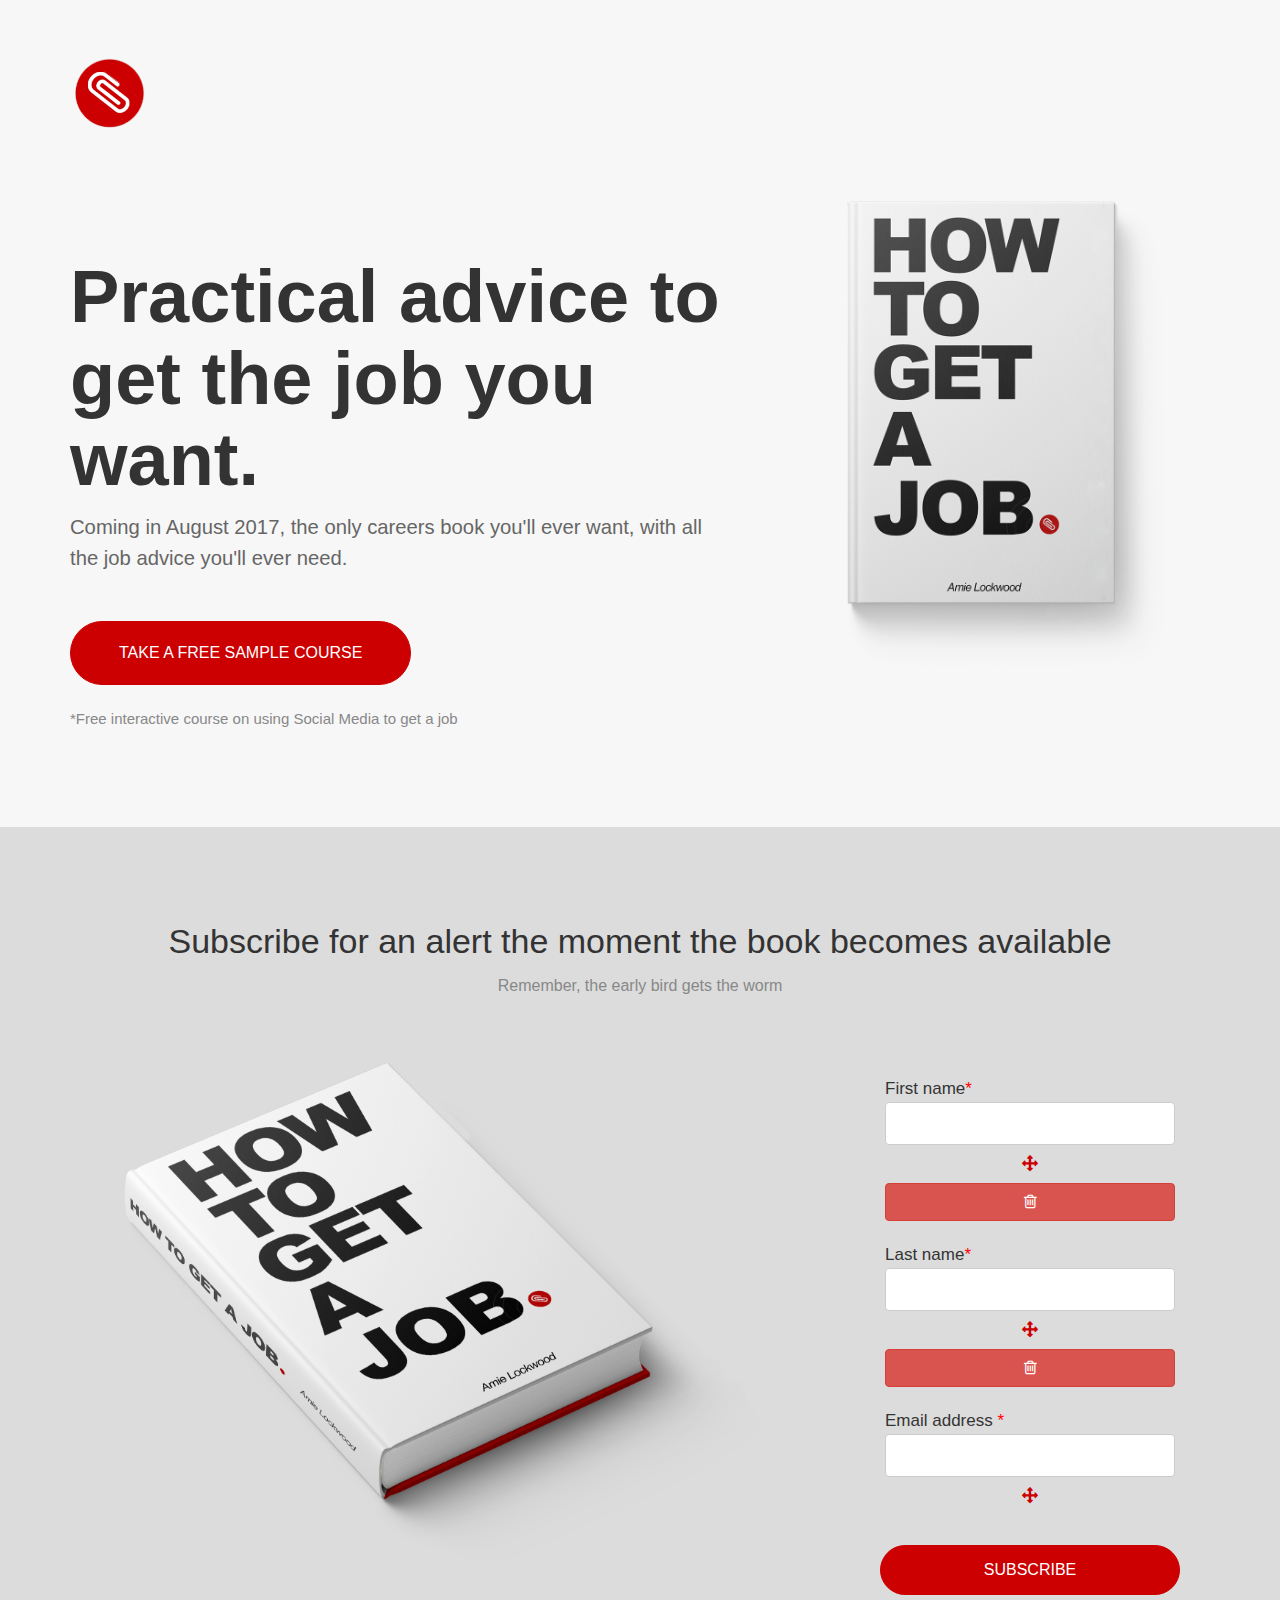
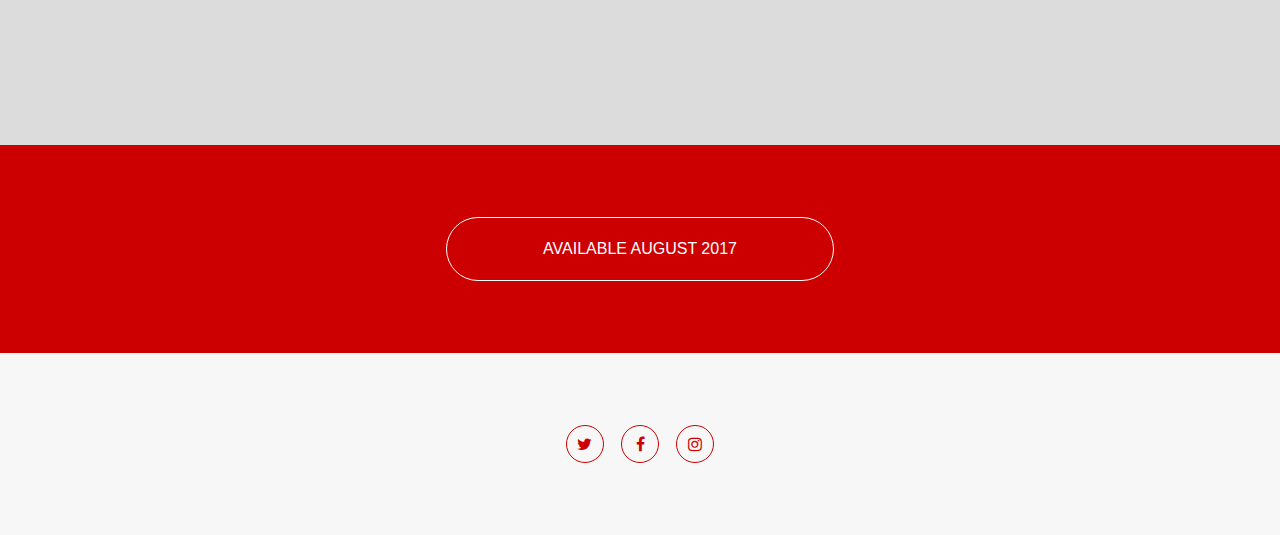
==== index.html @ 35dfb906 "add links to course on index" ====
<!DOCTYPE html>

<html>
<head>

<meta charset="utf-8">
<meta name="viewport" content="width=device-width, initial-scale=1">
<title>How to get a job - The book</title>
<meta name="description" content="Practical advice to get the job you want. Coming in June 2017, the only careers book you'll ever want, with all the job advice you'll ever need.">
<link rel="apple-touch-icon" sizes="57x57" href="/apple-icon-57x57.png">
<link rel="apple-touch-icon" sizes="60x60" href="/apple-icon-60x60.png">
<link rel="apple-touch-icon" sizes="72x72" href="/apple-icon-72x72.png">
<link rel="apple-touch-icon" sizes="76x76" href="/apple-icon-76x76.png">
<link rel="apple-touch-icon" sizes="114x114" href="/apple-icon-114x114.png">
<link rel="apple-touch-icon" sizes="120x120" href="/apple-icon-120x120.png">
<link rel="apple-touch-icon" sizes="144x144" href="/apple-icon-144x144.png">
<link rel="apple-touch-icon" sizes="152x152" href="/apple-icon-152x152.png">
<link rel="apple-touch-icon" sizes="180x180" href="/apple-icon-180x180.png">
<link rel="icon" type="image/png" sizes="192x192"  href="/android-icon-192x192.png">
<link rel="icon" type="image/png" sizes="32x32" href="/favicon-32x32.png">
<link rel="icon" type="image/png" sizes="96x96" href="/favicon-96x96.png">
<link rel="icon" type="image/png" sizes="16x16" href="/favicon-16x16.png">

<meta name="msapplication-TileColor" content="#ffffff">
<meta name="msapplication-TileImage" content="/ms-icon-144x144.png">
<meta name="theme-color" content="#ffffff">
<meta property="og:image" content="http://www.howtogetajob.me/preview.jpg">
<meta property="og:title" content="How to get a job - the book" />
<meta property="og:url" content="http://www.howtogetajob.me" />
<meta property="og:image:type" content="image/jpeg" /> 
<meta property="og:image:width" content="1200" /> 
<meta property="og:image:height" content="630" />
<link href="css/styles.min.css" rel="stylesheet">
<link href="css/main.css" rel="stylesheet">

</head>
<body>



<!--Hero section-->
<section class="hero" id="Home">
  <div class="container">
    <div class="row">
      <div class="col-md-12">
        <div class="logo"> 
          <!--logo--> 
          <a href="index.html"><img src="img/logo.png"  width ="80px" alt="How to get a job" data-no-retina> </a> 

          <!--logo end--> 
        </div>
      </div>
    </div>
    <div class="row" data-0="opacity: 1" data-800="opacity: 0">
      <div class="col-md-7"> 
        <!--welcome message-->
        <header class="welcome-message">
          <h1>Practical advice to get the job you want.</h1>
          <h2>Coming in August 2017, the only careers book you'll ever want, with all the job advice you'll ever need.</h2>
        </header>
        <!--welcome message end--> 
  
        <div class="action-button"> <a href="http://www.howtogetajob.me/socialmedia" class="button learn-more text-center">Take a free sample course </a> 
          <p>*Free interactive course on using Social Media to get a job</p>
        </div>
      
        



        
      </div>
      <div class="col-md-5 text-center"> <img src="img/cover.png" alt="book" class="book-cover" data-no-retina> </div>
    </div>
  </div>
</section>
<!--Hero section end--> 


<!--sub form-->
<section class="sub-form section-spacing text-center" id="Subscribe">
  <div class="container">







<h2>Subscribe for an alert the moment the book becomes available</h2>
<p>Remember, the early bird gets the worm</p>








  
    <div class="row">
      <div class="col-md-8"> <img src="img/side.png" alt="book side view" data-no-retina> </div>
      <div class="col-md-4">




<!-- SendinBlue Signup Form HTML Code --><head>
    <meta http-equiv="Content-Type" content="text/html; charset=UTF-8">
</head>
<style>
    div#sib_embed_signup .needsfilled input {border-color: #B94A48 !important; color: #B94A48 !important;}
    div#sib_embed_signup .needsfilled {color: #B94A48 !important;}
    div#sib_embed_signup input[type="text"] {border: 1px solid #CCCCCC;border-radius: 4px;-moz-border-radius: 4px;-webkit-border-radius: 4px;}
    div#sib_embed_signup div.message_area {position: relative;padding: 10px 30px 10px 10px; margin: 0px 0px 10px 0px;font-size:14px; border-radius: 5px;-webkit-border-radius: 5px; -moz-border-radius: 5px;box-sizing: border-box;}
    div#sib_embed_signup div.message_area button.close {position: absolute;right: 8px;top: 8px;color: inherit;background: 0 0;border: 0;padding: 0px;-webkit-appearance: none;cursor: pointer;font-weight: bold;font-size: 14px;}
    .tipicon{cursor: pointer;padding: 3px 7px;font-size: 12px;font-weight: bold;line-height: 1.2;color: #fff;text-align: center;vertical-align: baseline;background-color: #999;border-radius: 10px;text-decoration: none;}
    .tooltip{display: inline;position: absolute;left: 97%;}
    .tooltip:hover:after{background: #333;background: rgba(0,0,0,.8);border-radius: 5px;color: #fff;content: attr(data-title);right: -2px;bottom: 26px;padding: 5px 15px;position: absolute;z-index: 98;width: 220px;}
    .tooltip_small:hover:after{padding: 5px 5px; width: 150px;}
    .tooltip:hover:before{border: solid;border-color: #333 transparent;border-width: 6px 6px 0 6px;bottom: 20px;content: "";left: 1px;position: absolute;z-index: 99;}
    body {background-Image: url('');}
body {background-color: #dcdcdc;}


div#sib_embed_signup h1.title {font-size: 45px;}
div#sib_embed_signup .sib-container .forms-builder-footer, div#sib_embed_signup .sib-container .description, div#sib_embed_signup .sib-container .
div#sib_embed_signup .forms-builder-footer,div#sib_embed_signup div.description,div#sib_embed_signup .fake-label,div#sib_embed_signup .row  {font-size: 17px;}

div#sib_embed_signup .button{font-size: 14px;}
div#sib_embed_signup input {font-size: 13px;}
div#sib_embed_signup .sib-containter h1 {color: #232323;}
div#sib_embed_signup .sib-container {color: #343434;}
div#sib_embed_signup .sib-container .button{color: #ffffff;}
div#sib_embed_signup .sib-container .button{background: #050505;}
div#sib_embed_signup .forms-builder-wrapper{ max-width: 540px;}
div#sib_embed_signup .sib-container{ padding: 40px 20px 20px;}
div#sib_embed_signup .header{ padding: 0 20px;}
div#sib_embed_signup h1.title{ lineHeight: 50px;}
div#sib_embed_signup h3.company-name{ lineHeight: 35px;}
div#sib_embed_signup div.description{ padding: 0 20px 15px;}
div#sib_embed_signup div.row{ padding:10px 20px; }
div#sib_embed_signup input[type=text]{ padding: 10px 4px;width:100% !important;box-sizing: border-box;}
</style>
<div id="sib_embed_signup" style="padding: 10px;">
    <div class="forms-builder-wrapper" style="position:relative;margin-left: auto;margin-right: auto;">
        <input type="hidden" id="sib_embed_signup_lang" value="en">
        <input type="hidden" id="sib_embed_invalid_email_message" value="That email address is not valid. Please try again.">
      <input type="hidden" name="primary_type" id="primary_type" value="email">
        <div id="sib_loading_gif_area" style="position: absolute;z-index: 9999;display: none;">
          <img src="https://my.sendinblue.com/public/theme/version4/assets/images/loader_sblue.gif" style="display: block;margin-left: auto;margin-right: auto;position: relative;top: 40%;">
        </div>
        <form class="description" id="theform" name="theform" action="https://my.sendinblue.com/users/subscribeembed/js_id/2jnpj/id/1" onsubmit="return false;">
            <input type="hidden" name="js_id" id="js_id" value="2jnpj"><input type="hidden" name="listid" id="listid" value="5"><input type="hidden" name="from_url" id="from_url" value="yes"><input type="hidden" name="hdn_email_txt" id="hdn_email_txt" value="">
            <div class="sib-container rounded">
                
               <input type="hidden" name="req_hid" id="req_hid" value="~NAME~SURNAME" style="font-size: 13px;">
               <div class="header" style="padding:0 20px;">
                   
     
                </div>
                  
                    <div class="view-messages" style=" margin:5px 0;"> </div>
                        <!-- an email as primary -->
            <div class="primary-group email-group forms-builder-group ui-sortable" style="">
                            
                         <div class="row" style="padding:10px 20px; font-size:17px; position:relative;"><div class="lbl-tinyltr" style="clear:both; float:none; text-align: left; ">First name<red style="color:#ff0000;">*</red></div>                     <input type="text" name="NAME" id="NAME" value="" style="display:block; float:left; margin-right:3%; min-width:auto; width:90%; padding:10px 4px; border:1px solid #ccc; -moz-border-radius:4px; border-radius:4px; -webkit-border-radius:4px; font-size:13px;">                        <div class="clear" style="clear:both;"></div>                       <div class="hidden-btns">                     <a class="btn move" href="#"><i class="fa fa-arrows"></i></a><br>                     <a class="btn btn-danger delete" href="#"><i class="fa fa-trash-o fa-inverse"></i></a>                    </div>                  </div><div class="row" style="padding:10px 20px; font-size:17px; position:relative;"><div class="lbl-tinyltr"  style="clear:both; float:none; text-align: left; ">Last name<red style="color:#ff0000;">*</red></div>                     <input type="text" name="SURNAME" id="SURNAME" value="" style="display:block; float:left; margin-right:3%; min-width:auto; width:90%; padding:10px 4px; border:1px solid #ccc; -moz-border-radius:4px; border-radius:4px; -webkit-border-radius:4px; font-size:13px;">                        <div class="clear" style="clear:both;"></div>                       <div class="hidden-btns">                     <a class="btn move" href="#"><i class="fa fa-arrows"></i></a><br>                     <a class="btn btn-danger delete" href="#"><i class="fa fa-trash-o fa-inverse"></i></a>                    </div>                  </div><div class="row mandatory-email" style="padding: 10px 20px; position: relative;  color: rgb(52, 52, 52); font-size: 17px;">
                                <div class="lbl-tinyltr "  style="clear: both; float: none; text-align: left; ">Email address <red style="color:#ff0000;">*</red></div>
                                <input type="text" name="email" id="email" value="" style="padding: 10px 4px; width: 90%; min-width: auto;">
                                <div style="clear:both;"></div>
                                <div class="hidden-btns">
                                    <a class="btn move" href="#"><i class="fa fa-arrows"></i></a><br>
                                    <!--<a class="btn btn-danger delete"  href="#"><i class="fa fa-trash-o fa-inverse"></i></a>-->
                                </div>
                            </div></div>
                        <!-- end of primary -->
                         <div class="byline padbot" style=" color: rgb(52, 52, 52); font-weight: bold; font-size: 16px; text-align: center; display: block;">
                        </div>
                         <div style="clear:both;"></div>
                          <button type="submit" class="btn btn-default" data-editfield="subscribe" >Subscribe</button>
                        </div>
        </form>
    </div>
</div>
<script type="text/javascript">
    var sib_prefix = 'sib';
    var sib_dateformat = 'dd-mm-yyyy';
</script>
<script type='text/javascript' src='https://my.sendinblue.com/public/theme/version4/assets/js/src/subscribe-validate.js?v=1.0'></script>
<script type='text/javascript'>
    jQuery.noConflict(true);
</script>












        </form>
        <div class="result"></div>
      </div>
    </div>
  </div>
</section>
<!--sub form--> 





<!--buy now-->
<div class="buy-now text-center" id="Buy">
  <div class="container">
    <div class="row">
      <div class="col-md-12"> <a href="index.html#" class="button buy">Available August 2017</a> </div>
    </div>
  </div>
</div>
<!--buy now end--> 



<!--contact end--> 

<!--site-footer-->
<footer class="site-footer section-spacing">
  <div class="container">
    <div class="row">
      <div class="col-md-12 text-center">
        
        
        <!--social-->
        
        <ul class="social">
          <li><a href="https://twitter.com/getjobbook" target="_blank"><i class="fa fa-twitter"></i></a></li>
          <li><a href="https://www.facebook.com/getjobbook" target="_blank"><i class="fa fa-facebook"></i></a></li>
          <li><a href="https://www.instagram.com/getjobbook" target="_blank"><i class="fa fa-instagram"></i></a></li>
        </ul>
        
        <!--social end--> 
        


       
        
      </div>
    </div>
  </div>
</footer>
<!--site-footer end--> 
<script>
  (function(i,s,o,g,r,a,m){i['GoogleAnalyticsObject']=r;i[r]=i[r]||function(){
  (i[r].q=i[r].q||[]).push(arguments)},i[r].l=1*new Date();a=s.createElement(o),
  m=s.getElementsByTagName(o)[0];a.async=1;a.src=g;m.parentNode.insertBefore(a,m)
  })(window,document,'script','https://www.google-analytics.com/analytics.js','ga');

  ga('create', 'UA-93008916-1', 'auto');
  ga('send', 'pageview');

</script>



<script src="js/scripts.min.js"></script> 
<script src="js/main.js"></script> 

</body>
</html>
---- css/styles.min.css ----
html{font-family:sans-serif;-ms-text-size-adjust:100%;-webkit-text-size-adjust:100%}body{margin:0}article,aside,details,figcaption,figure,footer,header,hgroup,main,nav,section,summary{display:block}audio,canvas,progress,video{display:inline-block;vertical-align:baseline}audio:not([controls]){display:none;height:0}[hidden],template{display:none}a{background:transparent}a:active,a:hover{outline:0}abbr[title]{border-bottom:1px dotted}b,strong{font-weight:700}dfn{font-style:italic}h1{font-size:2em;margin:.67em 0}mark{background:#ff0;color:#000}small{font-size:80%}sub,sup{font-size:75%;line-height:0;position:relative;vertical-align:baseline}sup{top:-.5em}sub{bottom:-.25em}img{border:0}svg:not(:root){overflow:hidden}figure{margin:1em 40px}hr{-moz-box-sizing:content-box;box-sizing:content-box;height:0}pre{overflow:auto}code,kbd,pre,samp{font-family:monospace,monospace;font-size:1em}button,input,optgroup,select,textarea{color:inherit;font:inherit;margin:0}button{overflow:visible}button,select{text-transform:none}button,html input[type="button"],input[type="reset"],input[type="submit"]{-webkit-appearance:button;cursor:pointer}button[disabled],html input[disabled]{cursor:default}button::-moz-focus-inner,input::-moz-focus-inner{border:0;padding:0}input{line-height:normal}input[type="checkbox"],input[type="radio"]{box-sizing:border-box;padding:0}input[type="number"]::-webkit-inner-spin-button,input[type="number"]::-webkit-outer-spin-button{height:auto}input[type="search"]{-webkit-appearance:textfield;-moz-box-sizing:content-box;-webkit-box-sizing:content-box;box-sizing:content-box}input[type="search"]::-webkit-search-cancel-button,input[type="search"]::-webkit-search-decoration{-webkit-appearance:none}fieldset{border:1px solid silver;margin:0 2px;padding:.35em .625em .75em}legend{border:0;padding:0}textarea{overflow:auto}optgroup{font-weight:700}table{border-collapse:collapse;border-spacing:0}td,th{padding:0}*{-webkit-box-sizing:border-box;-moz-box-sizing:border-box;box-sizing:border-box}:before,:after{-webkit-box-sizing:border-box;-moz-box-sizing:border-box;box-sizing:border-box}html{font-size:10px;-webkit-tap-highlight-color:rgba(0,0,0,0)}body{font-family:"Helvetica Neue",Helvetica,Arial,sans-serif;font-size:16px;line-height:1.5;color:#333;background-color:#fff}input,button,select,textarea{font-family:inherit;font-size:inherit;line-height:inherit}a{color:#428bca;text-decoration:none}a:hover,a:focus{color:#2a6496;text-decoration:underline}a:focus{outline:thin dotted;outline:5px auto -webkit-focus-ring-color;outline-offset:-2px}figure{margin:0}img{vertical-align:middle}.img-responsive{display:block;width:100% \9;max-width:100%;height:auto}.img-rounded{border-radius:6px}.img-thumbnail{padding:4px;line-height:1.5;background-color:#fff;border:1px solid #ddd;border-radius:4px;-webkit-transition:all .2s ease-in-out;-o-transition:all .2s ease-in-out;transition:all .2s ease-in-out;display:inline-block;width:100% \9;max-width:100%;height:auto}.img-circle{border-radius:50%}hr{margin-top:24px;margin-bottom:24px;border:0;border-top:1px solid #eee}.sr-only{position:absolute;width:1px;height:1px;margin:-1px;padding:0;overflow:hidden;clip:rect(0,0,0,0);border:0}.sr-only-focusable:active,.sr-only-focusable:focus{position:static;width:auto;height:auto;margin:0;overflow:visible;clip:auto}h1,h2,h3,h4,h5,h6,.h1,.h2,.h3,.h4,.h5,.h6{font-family:inherit;font-weight:500;line-height:1.1;color:inherit}h1 small,h2 small,h3 small,h4 small,h5 small,h6 small,.h1 small,.h2 small,.h3 small,.h4 small,.h5 small,.h6 small,h1 .small,h2 .small,h3 .small,h4 .small,h5 .small,h6 .small,.h1 .small,.h2 .small,.h3 .small,.h4 .small,.h5 .small,.h6 .small{font-weight:400;line-height:1;color:#777}h1,.h1,h2,.h2,h3,.h3{margin-top:24px;margin-bottom:12px}h1 small,.h1 small,h2 small,.h2 small,h3 small,.h3 small,h1 .small,.h1 .small,h2 .small,.h2 .small,h3 .small,.h3 .small{font-size:65%}h4,.h4,h5,.h5,h6,.h6{margin-top:12px;margin-bottom:12px}h4 small,.h4 small,h5 small,.h5 small,h6 small,.h6 small,h4 .small,.h4 .small,h5 .small,.h5 .small,h6 .small,.h6 .small{font-size:75%}h1,.h1{font-size:41px}h2,.h2{font-size:34px}h3,.h3{font-size:28px}h4,.h4{font-size:20px}h5,.h5{font-size:16px}h6,.h6{font-size:14px}p{margin:0 0 12px}.lead{margin-bottom:24px;font-size:18px;font-weight:300;line-height:1.4}@media(min-width:768px){.lead{font-size:24px}}small,.small{font-size:87%}cite{font-style:normal}mark,.mark{background-color:#fcf8e3;padding:.2em}.text-left{text-align:left}.text-right{text-align:right}.text-center{text-align:center}.text-justify{text-align:justify}.text-nowrap{white-space:nowrap}.text-lowercase{text-transform:lowercase}.text-uppercase{text-transform:uppercase}.text-capitalize{text-transform:capitalize}.text-muted{color:#777}.text-primary{color:#428bca}a.text-primary:hover{color:#3071a9}.text-success{color:#3c763d}a.text-success:hover{color:#2b542c}.text-info{color:#31708f}a.text-info:hover{color:#245269}.text-warning{color:#8a6d3b}a.text-warning:hover{color:#66512c}.text-danger{color:#a94442}a.text-danger:hover{color:#843534}.bg-primary{color:#fff;background-color:#428bca}a.bg-primary:hover{background-color:#3071a9}.bg-success{background-color:#dff0d8}a.bg-success:hover{background-color:#c1e2b3}.bg-info{background-color:#d9edf7}a.bg-info:hover{background-color:#afd9ee}.bg-warning{background-color:#fcf8e3}a.bg-warning:hover{background-color:#f7ecb5}.bg-danger{background-color:#f2dede}a.bg-danger:hover{background-color:#e4b9b9}.page-header{padding-bottom:11px;margin:48px 0 24px;border-bottom:1px solid #eee}ul,ol{margin-top:0;margin-bottom:12px}ul ul,ol ul,ul ol,ol ol{margin-bottom:0}.list-unstyled{padding-left:0;list-style:none}.list-inline{padding-left:0;list-style:none;margin-left:-5px}.list-inline>li{display:inline-block;padding-left:5px;padding-right:5px}dl{margin-top:0;margin-bottom:24px}dt,dd{line-height:1.5}dt{font-weight:700}dd{margin-left:0}@media(min-width:768px){.dl-horizontal dt{float:left;width:160px;clear:left;text-align:right;overflow:hidden;text-overflow:ellipsis;white-space:nowrap}.dl-horizontal dd{margin-left:180px}}abbr[title],abbr[data-original-title]{cursor:help;border-bottom:1px dotted #777}.initialism{font-size:90%;text-transform:uppercase}blockquote{padding:12px 24px;margin:0 0 24px;font-size:20px;border-left:5px solid #eee}blockquote p:last-child,blockquote ul:last-child,blockquote ol:last-child{margin-bottom:0}blockquote footer,blockquote small,blockquote .small{display:block;font-size:80%;line-height:1.5;color:#777}blockquote footer:before,blockquote small:before,blockquote .small:before{content:'\2014 \00A0'}.blockquote-reverse,blockquote.pull-right{padding-right:15px;padding-left:0;border-right:5px solid #eee;border-left:0;text-align:right}.blockquote-reverse footer:before,blockquote.pull-right footer:before,.blockquote-reverse small:before,blockquote.pull-right small:before,.blockquote-reverse .small:before,blockquote.pull-right .small:before{content:''}.blockquote-reverse footer:after,blockquote.pull-right footer:after,.blockquote-reverse small:after,blockquote.pull-right small:after,.blockquote-reverse .small:after,blockquote.pull-right .small:after{content:'\00A0 \2014'}blockquote:before,blockquote:after{content:""}address{margin-bottom:24px;font-style:normal;line-height:1.5}code,kbd,pre,samp{font-family:Menlo,Monaco,Consolas,"Courier New",monospace}code{padding:2px 4px;font-size:90%;color:#c7254e;background-color:#f9f2f4;border-radius:4px}kbd{padding:2px 4px;font-size:90%;color:#fff;background-color:#333;border-radius:3px;box-shadow:inset 0 -1px 0 rgba(0,0,0,0.25)}kbd kbd{padding:0;font-size:100%;box-shadow:none}pre{display:block;padding:11.5px;margin:0 0 12px;font-size:15px;line-height:1.5;word-break:break-all;word-wrap:break-word;color:#333;background-color:#f5f5f5;border:1px solid #ccc;border-radius:4px}pre code{padding:0;font-size:inherit;color:inherit;white-space:pre-wrap;background-color:transparent;border-radius:0}.pre-scrollable{max-height:340px;overflow-y:scroll}.container{margin-right:auto;margin-left:auto;padding-left:15px;padding-right:15px}@media(min-width:768px){.container{width:750px}}@media(min-width:992px){.container{width:970px}}@media(min-width:1200px){.container{width:1170px}}.container-fluid{margin-right:auto;margin-left:auto;padding-left:15px;padding-right:15px}.row{margin-left:-15px;margin-right:-15px}.col-xs-1,.col-sm-1,.col-md-1,.col-lg-1,.col-xs-2,.col-sm-2,.col-md-2,.col-lg-2,.col-xs-3,.col-sm-3,.col-md-3,.col-lg-3,.col-xs-4,.col-sm-4,.col-md-4,.col-lg-4,.col-xs-5,.col-sm-5,.col-md-5,.col-lg-5,.col-xs-6,.col-sm-6,.col-md-6,.col-lg-6,.col-xs-7,.col-sm-7,.col-md-7,.col-lg-7,.col-xs-8,.col-sm-8,.col-md-8,.col-lg-8,.col-xs-9,.col-sm-9,.col-md-9,.col-lg-9,.col-xs-10,.col-sm-10,.col-md-10,.col-lg-10,.col-xs-11,.col-sm-11,.col-md-11,.col-lg-11,.col-xs-12,.col-sm-12,.col-md-12,.col-lg-12{position:relative;min-height:1px;padding-left:15px;padding-right:15px}.col-xs-1,.col-xs-2,.col-xs-3,.col-xs-4,.col-xs-5,.col-xs-6,.col-xs-7,.col-xs-8,.col-xs-9,.col-xs-10,.col-xs-11,.col-xs-12{float:left}.col-xs-12{width:100%}.col-xs-11{width:91.66666667%}.col-xs-10{width:83.33333333%}.col-xs-9{width:75%}.col-xs-8{width:66.66666667%}.col-xs-7{width:58.33333333%}.col-xs-6{width:50%}.col-xs-5{width:41.66666667%}.col-xs-4{width:33.33333333%}.col-xs-3{width:25%}.col-xs-2{width:16.66666667%}.col-xs-1{width:8.33333333%}.col-xs-pull-12{right:100%}.col-xs-pull-11{right:91.66666667%}.col-xs-pull-10{right:83.33333333%}.col-xs-pull-9{right:75%}.col-xs-pull-8{right:66.66666667%}.col-xs-pull-7{right:58.33333333%}.col-xs-pull-6{right:50%}.col-xs-pull-5{right:41.66666667%}.col-xs-pull-4{right:33.33333333%}.col-xs-pull-3{right:25%}.col-xs-pull-2{right:16.66666667%}.col-xs-pull-1{right:8.33333333%}.col-xs-pull-0{right:auto}.col-xs-push-12{left:100%}.col-xs-push-11{left:91.66666667%}.col-xs-push-10{left:83.33333333%}.col-xs-push-9{left:75%}.col-xs-push-8{left:66.66666667%}.col-xs-push-7{left:58.33333333%}.col-xs-push-6{left:50%}.col-xs-push-5{left:41.66666667%}.col-xs-push-4{left:33.33333333%}.col-xs-push-3{left:25%}.col-xs-push-2{left:16.66666667%}.col-xs-push-1{left:8.33333333%}.col-xs-push-0{left:auto}.col-xs-offset-12{margin-left:100%}.col-xs-offset-11{margin-left:91.66666667%}.col-xs-offset-10{margin-left:83.33333333%}.col-xs-offset-9{margin-left:75%}.col-xs-offset-8{margin-left:66.66666667%}.col-xs-offset-7{margin-left:58.33333333%}.col-xs-offset-6{margin-left:50%}.col-xs-offset-5{margin-left:41.66666667%}.col-xs-offset-4{margin-left:33.33333333%}.col-xs-offset-3{margin-left:25%}.col-xs-offset-2{margin-left:16.66666667%}.col-xs-offset-1{margin-left:8.33333333%}.col-xs-offset-0{margin-left:0}@media(min-width:768px){.col-sm-1,.col-sm-2,.col-sm-3,.col-sm-4,.col-sm-5,.col-sm-6,.col-sm-7,.col-sm-8,.col-sm-9,.col-sm-10,.col-sm-11,.col-sm-12{float:left}.col-sm-12{width:100%}.col-sm-11{width:91.66666667%}.col-sm-10{width:83.33333333%}.col-sm-9{width:75%}.col-sm-8{width:66.66666667%}.col-sm-7{width:58.33333333%}.col-sm-6{width:50%}.col-sm-5{width:41.66666667%}.col-sm-4{width:33.33333333%}.col-sm-3{width:25%}.col-sm-2{width:16.66666667%}.col-sm-1{width:8.33333333%}.col-sm-pull-12{right:100%}.col-sm-pull-11{right:91.66666667%}.col-sm-pull-10{right:83.33333333%}.col-sm-pull-9{right:75%}.col-sm-pull-8{right:66.66666667%}.col-sm-pull-7{right:58.33333333%}.col-sm-pull-6{right:50%}.col-sm-pull-5{right:41.66666667%}.col-sm-pull-4{right:33.33333333%}.col-sm-pull-3{right:25%}.col-sm-pull-2{right:16.66666667%}.col-sm-pull-1{right:8.33333333%}.col-sm-pull-0{right:auto}.col-sm-push-12{left:100%}.col-sm-push-11{left:91.66666667%}.col-sm-push-10{left:83.33333333%}.col-sm-push-9{left:75%}.col-sm-push-8{left:66.66666667%}.col-sm-push-7{left:58.33333333%}.col-sm-push-6{left:50%}.col-sm-push-5{left:41.66666667%}.col-sm-push-4{left:33.33333333%}.col-sm-push-3{left:25%}.col-sm-push-2{left:16.66666667%}.col-sm-push-1{left:8.33333333%}.col-sm-push-0{left:auto}.col-sm-offset-12{margin-left:100%}.col-sm-offset-11{margin-left:91.66666667%}.col-sm-offset-10{margin-left:83.33333333%}.col-sm-offset-9{margin-left:75%}.col-sm-offset-8{margin-left:66.66666667%}.col-sm-offset-7{margin-left:58.33333333%}.col-sm-offset-6{margin-left:50%}.col-sm-offset-5{margin-left:41.66666667%}.col-sm-offset-4{margin-left:33.33333333%}.col-sm-offset-3{margin-left:25%}.col-sm-offset-2{margin-left:16.66666667%}.col-sm-offset-1{margin-left:8.33333333%}.col-sm-offset-0{margin-left:0}}@media(min-width:992px){.col-md-1,.col-md-2,.col-md-3,.col-md-4,.col-md-5,.col-md-6,.col-md-7,.col-md-8,.col-md-9,.col-md-10,.col-md-11,.col-md-12{float:left}.col-md-12{width:100%}.col-md-11{width:91.66666667%}.col-md-10{width:83.33333333%}.col-md-9{width:75%}.col-md-8{width:66.66666667%}.col-md-7{width:58.33333333%}.col-md-6{width:50%}.col-md-5{width:41.66666667%}.col-md-4{width:33.33333333%}.col-md-3{width:25%}.col-md-2{width:16.66666667%}.col-md-1{width:8.33333333%}.col-md-pull-12{right:100%}.col-md-pull-11{right:91.66666667%}.col-md-pull-10{right:83.33333333%}.col-md-pull-9{right:75%}.col-md-pull-8{right:66.66666667%}.col-md-pull-7{right:58.33333333%}.col-md-pull-6{right:50%}.col-md-pull-5{right:41.66666667%}.col-md-pull-4{right:33.33333333%}.col-md-pull-3{right:25%}.col-md-pull-2{right:16.66666667%}.col-md-pull-1{right:8.33333333%}.col-md-pull-0{right:auto}.col-md-push-12{left:100%}.col-md-push-11{left:91.66666667%}.col-md-push-10{left:83.33333333%}.col-md-push-9{left:75%}.col-md-push-8{left:66.66666667%}.col-md-push-7{left:58.33333333%}.col-md-push-6{left:50%}.col-md-push-5{left:41.66666667%}.col-md-push-4{left:33.33333333%}.col-md-push-3{left:25%}.col-md-push-2{left:16.66666667%}.col-md-push-1{left:8.33333333%}.col-md-push-0{left:auto}.col-md-offset-12{margin-left:100%}.col-md-offset-11{margin-left:91.66666667%}.col-md-offset-10{margin-left:83.33333333%}.col-md-offset-9{margin-left:75%}.col-md-offset-8{margin-left:66.66666667%}.col-md-offset-7{margin-left:58.33333333%}.col-md-offset-6{margin-left:50%}.col-md-offset-5{margin-left:41.66666667%}.col-md-offset-4{margin-left:33.33333333%}.col-md-offset-3{margin-left:25%}.col-md-offset-2{margin-left:16.66666667%}.col-md-offset-1{margin-left:8.33333333%}.col-md-offset-0{margin-left:0}}@media(min-width:1200px){.col-lg-1,.col-lg-2,.col-lg-3,.col-lg-4,.col-lg-5,.col-lg-6,.col-lg-7,.col-lg-8,.col-lg-9,.col-lg-10,.col-lg-11,.col-lg-12{float:left}.col-lg-12{width:100%}.col-lg-11{width:91.66666667%}.col-lg-10{width:83.33333333%}.col-lg-9{width:75%}.col-lg-8{width:66.66666667%}.col-lg-7{width:58.33333333%}.col-lg-6{width:50%}.col-lg-5{width:41.66666667%}.col-lg-4{width:33.33333333%}.col-lg-3{width:25%}.col-lg-2{width:16.66666667%}.col-lg-1{width:8.33333333%}.col-lg-pull-12{right:100%}.col-lg-pull-11{right:91.66666667%}.col-lg-pull-10{right:83.33333333%}.col-lg-pull-9{right:75%}.col-lg-pull-8{right:66.66666667%}.col-lg-pull-7{right:58.33333333%}.col-lg-pull-6{right:50%}.col-lg-pull-5{right:41.66666667%}.col-lg-pull-4{right:33.33333333%}.col-lg-pull-3{right:25%}.col-lg-pull-2{right:16.66666667%}.col-lg-pull-1{right:8.33333333%}.col-lg-pull-0{right:auto}.col-lg-push-12{left:100%}.col-lg-push-11{left:91.66666667%}.col-lg-push-10{left:83.33333333%}.col-lg-push-9{left:75%}.col-lg-push-8{left:66.66666667%}.col-lg-push-7{left:58.33333333%}.col-lg-push-6{left:50%}.col-lg-push-5{left:41.66666667%}.col-lg-push-4{left:33.33333333%}.col-lg-push-3{left:25%}.col-lg-push-2{left:16.66666667%}.col-lg-push-1{left:8.33333333%}.col-lg-push-0{left:auto}.col-lg-offset-12{margin-left:100%}.col-lg-offset-11{margin-left:91.66666667%}.col-lg-offset-10{margin-left:83.33333333%}.col-lg-offset-9{margin-left:75%}.col-lg-offset-8{margin-left:66.66666667%}.col-lg-offset-7{margin-left:58.33333333%}.col-lg-offset-6{margin-left:50%}.col-lg-offset-5{margin-left:41.66666667%}.col-lg-offset-4{margin-left:33.33333333%}.col-lg-offset-3{margin-left:25%}.col-lg-offset-2{margin-left:16.66666667%}.col-lg-offset-1{margin-left:8.33333333%}.col-lg-offset-0{margin-left:0}}fieldset{padding:0;margin:0;border:0;min-width:0}legend{display:block;width:100%;padding:0;margin-bottom:24px;font-size:24px;line-height:inherit;color:#333;border:0;border-bottom:1px solid #e5e5e5}label{display:inline-block;max-width:100%;margin-bottom:5px;font-weight:700}input[type="search"]{-webkit-box-sizing:border-box;-moz-box-sizing:border-box;box-sizing:border-box}input[type="radio"],input[type="checkbox"]{margin:4px 0 0;margin-top:1px \9;line-height:normal}input[type="file"]{display:block}input[type="range"]{display:block;width:100%}select[multiple],select[size]{height:auto}input[type="file"]:focus,input[type="radio"]:focus,input[type="checkbox"]:focus{outline:thin dotted;outline:5px auto -webkit-focus-ring-color;outline-offset:-2px}output{display:block;padding-top:7px;font-size:16px;line-height:1.5;color:#555}.form-control{display:block;width:100%;height:38px;padding:6px 12px;font-size:16px;line-height:1.5;color:#555;background-color:#fff;background-image:none;border:1px solid #ccc;border-radius:4px;-webkit-box-shadow:inset 0 1px 1px rgba(0,0,0,0.075);box-shadow:inset 0 1px 1px rgba(0,0,0,0.075);-webkit-transition:border-color ease-in-out .15s,box-shadow ease-in-out .15s;-o-transition:border-color ease-in-out .15s,box-shadow ease-in-out .15s;transition:border-color ease-in-out .15s,box-shadow ease-in-out .15s}.form-control:focus{border-color:#66afe9;outline:0;-webkit-box-shadow:inset 0 1px 1px rgba(0,0,0,.075),0 0 8px rgba(102,175,233,0.6);box-shadow:inset 0 1px 1px rgba(0,0,0,.075),0 0 8px rgba(102,175,233,0.6)}.form-control::-moz-placeholder{color:#777;opacity:1}.form-control:-ms-input-placeholder{color:#777}.form-control::-webkit-input-placeholder{color:#777}.form-control[disabled],.form-control[readonly],fieldset[disabled] .form-control{cursor:not-allowed;background-color:#eee;opacity:1}textarea.form-control{height:auto}input[type="search"]{-webkit-appearance:none}input[type="date"],input[type="time"],input[type="datetime-local"],input[type="month"]{line-height:38px;line-height:1.5 \0}input[type="date"].input-sm,input[type="time"].input-sm,input[type="datetime-local"].input-sm,input[type="month"].input-sm{line-height:33px}input[type="date"].input-lg,input[type="time"].input-lg,input[type="datetime-local"].input-lg,input[type="month"].input-lg{line-height:49px}.form-group{margin-bottom:15px}.radio,.checkbox{position:relative;display:block;min-height:24px;margin-top:10px;margin-bottom:10px}.radio label,.checkbox label{padding-left:20px;margin-bottom:0;font-weight:400;cursor:pointer}.radio input[type="radio"],.radio-inline input[type="radio"],.checkbox input[type="checkbox"],.checkbox-inline input[type="checkbox"]{position:absolute;margin-left:-20px;margin-top:4px \9}.radio+.radio,.checkbox+.checkbox{margin-top:-5px}.radio-inline,.checkbox-inline{display:inline-block;padding-left:20px;margin-bottom:0;vertical-align:middle;font-weight:400;cursor:pointer}.radio-inline+.radio-inline,.checkbox-inline+.checkbox-inline{margin-top:0;margin-left:10px}input[type="radio"][disabled],input[type="checkbox"][disabled],input[type="radio"].disabled,input[type="checkbox"].disabled,fieldset[disabled] input[type="radio"],fieldset[disabled] input[type="checkbox"]{cursor:not-allowed}.radio-inline.disabled,.checkbox-inline.disabled,fieldset[disabled] .radio-inline,fieldset[disabled] .checkbox-inline{cursor:not-allowed}.radio.disabled label,.checkbox.disabled label,fieldset[disabled] .radio label,fieldset[disabled] .checkbox label{cursor:not-allowed}.form-control-static{padding-top:7px;padding-bottom:7px;margin-bottom:0}.form-control-static.input-lg,.form-control-static.input-sm{padding-left:0;padding-right:0}.input-sm,.form-horizontal .form-group-sm .form-control{height:33px;padding:5px 10px;font-size:14px;line-height:1.5;border-radius:3px}select.input-sm{height:33px;line-height:33px}textarea.input-sm,select[multiple].input-sm{height:auto}.input-lg,.form-horizontal .form-group-lg .form-control{height:49px;padding:10px 16px;font-size:20px;line-height:1.33;border-radius:6px}select.input-lg{height:49px;line-height:49px}textarea.input-lg,select[multiple].input-lg{height:auto}.has-feedback{position:relative}.has-feedback .form-control{padding-right:47.5px}.form-control-feedback{position:absolute;top:29px;right:0;z-index:2;display:block;width:38px;height:38px;line-height:38px;text-align:center}.input-lg+.form-control-feedback{width:49px;height:49px;line-height:49px}.input-sm+.form-control-feedback{width:33px;height:33px;line-height:33px}.has-success .help-block,.has-success .control-label,.has-success .radio,.has-success .checkbox,.has-success .radio-inline,.has-success .checkbox-inline{color:#3c763d}.has-success .form-control{border-color:#3c763d;-webkit-box-shadow:inset 0 1px 1px rgba(0,0,0,0.075);box-shadow:inset 0 1px 1px rgba(0,0,0,0.075)}.has-success .form-control:focus{border-color:#2b542c;-webkit-box-shadow:inset 0 1px 1px rgba(0,0,0,0.075),0 0 6px #67b168;box-shadow:inset 0 1px 1px rgba(0,0,0,0.075),0 0 6px #67b168}.has-success .input-group-addon{color:#3c763d;border-color:#3c763d;background-color:#dff0d8}.has-success .form-control-feedback{color:#3c763d}.has-warning .help-block,.has-warning .control-label,.has-warning .radio,.has-warning .checkbox,.has-warning .radio-inline,.has-warning .checkbox-inline{color:#8a6d3b}.has-warning .form-control{border-color:#8a6d3b;-webkit-box-shadow:inset 0 1px 1px rgba(0,0,0,0.075);box-shadow:inset 0 1px 1px rgba(0,0,0,0.075)}.has-warning .form-control:focus{border-color:#66512c;-webkit-box-shadow:inset 0 1px 1px rgba(0,0,0,0.075),0 0 6px #c0a16b;box-shadow:inset 0 1px 1px rgba(0,0,0,0.075),0 0 6px #c0a16b}.has-warning .input-group-addon{color:#8a6d3b;border-color:#8a6d3b;background-color:#fcf8e3}.has-warning .form-control-feedback{color:#8a6d3b}.has-error .help-block,.has-error .control-label,.has-error .radio,.has-error .checkbox,.has-error .radio-inline,.has-error .checkbox-inline{color:#a94442}.has-error .form-control{border-color:#a94442;-webkit-box-shadow:inset 0 1px 1px rgba(0,0,0,0.075);box-shadow:inset 0 1px 1px rgba(0,0,0,0.075)}.has-error .form-control:focus{border-color:#843534;-webkit-box-shadow:inset 0 1px 1px rgba(0,0,0,0.075),0 0 6px #ce8483;box-shadow:inset 0 1px 1px rgba(0,0,0,0.075),0 0 6px #ce8483}.has-error .input-group-addon{color:#a94442;border-color:#a94442;background-color:#f2dede}.has-error .form-control-feedback{color:#a94442}.has-feedback label.sr-only~.form-control-feedback{top:0}.help-block{display:block;margin-top:5px;margin-bottom:10px;color:#737373}@media(min-width:768px){.form-inline .form-group{display:inline-block;margin-bottom:0;vertical-align:middle}.form-inline .form-control{display:inline-block;width:auto;vertical-align:middle}.form-inline .input-group{display:inline-table;vertical-align:middle}.form-inline .input-group .input-group-addon,.form-inline .input-group .input-group-btn,.form-inline .input-group .form-control{width:auto}.form-inline .input-group>.form-control{width:100%}.form-inline .control-label{margin-bottom:0;vertical-align:middle}.form-inline .radio,.form-inline .checkbox{display:inline-block;margin-top:0;margin-bottom:0;vertical-align:middle}.form-inline .radio label,.form-inline .checkbox label{padding-left:0}.form-inline .radio input[type="radio"],.form-inline .checkbox input[type="checkbox"]{position:relative;margin-left:0}.form-inline .has-feedback .form-control-feedback{top:0}}.form-horizontal .radio,.form-horizontal .checkbox,.form-horizontal .radio-inline,.form-horizontal .checkbox-inline{margin-top:0;margin-bottom:0;padding-top:7px}.form-horizontal .radio,.form-horizontal .checkbox{min-height:31px}.form-horizontal .form-group{margin-left:-15px;margin-right:-15px}@media(min-width:768px){.form-horizontal .control-label{text-align:right;margin-bottom:0;padding-top:7px}}.form-horizontal .has-feedback .form-control-feedback{top:0;right:15px}@media(min-width:768px){.form-horizontal .form-group-lg .control-label{padding-top:14.3px}}@media(min-width:768px){.form-horizontal .form-group-sm .control-label{padding-top:6px}}.btn{display:inline-block;margin-bottom:0;font-weight:400;text-align:center;vertical-align:middle;cursor:pointer;background-image:none;border:1px solid transparent;white-space:nowrap;padding:6px 12px;font-size:16px;line-height:1.5;border-radius:4px;-webkit-user-select:none;-moz-user-select:none;-ms-user-select:none;user-select:none}.btn:focus,.btn:active:focus,.btn.active:focus{outline:thin dotted;outline:5px auto -webkit-focus-ring-color;outline-offset:-2px}.btn:hover,.btn:focus{color:#333;text-decoration:none}.btn:active,.btn.active{outline:0;background-image:none;-webkit-box-shadow:inset 0 3px 5px rgba(0,0,0,0.125);box-shadow:inset 0 3px 5px rgba(0,0,0,0.125)}.btn.disabled,.btn[disabled],fieldset[disabled] .btn{cursor:not-allowed;pointer-events:none;opacity:.65;filter:alpha(opacity=65);-webkit-box-shadow:none;box-shadow:none}.btn-default{color:#333;background-color:#fff;border-color:#ccc}.btn-default:hover,.btn-default:focus,.btn-default:active,.btn-default.active,.open>.dropdown-toggle.btn-default{color:#333;background-color:#e6e6e6;border-color:#adadad}.btn-default:active,.btn-default.active,.open>.dropdown-toggle.btn-default{background-image:none}.btn-default.disabled,.btn-default[disabled],fieldset[disabled] .btn-default,.btn-default.disabled:hover,.btn-default[disabled]:hover,fieldset[disabled] .btn-default:hover,.btn-default.disabled:focus,.btn-default[disabled]:focus,fieldset[disabled] .btn-default:focus,.btn-default.disabled:active,.btn-default[disabled]:active,fieldset[disabled] .btn-default:active,.btn-default.disabled.active,.btn-default[disabled].active,fieldset[disabled] .btn-default.active{background-color:#fff;border-color:#ccc}.btn-default .badge{color:#fff;background-color:#333}.btn-primary{color:#fff;background-color:#428bca;border-color:#357ebd}.btn-primary:hover,.btn-primary:focus,.btn-primary:active,.btn-primary.active,.open>.dropdown-toggle.btn-primary{color:#fff;background-color:#3071a9;border-color:#285e8e}.btn-primary:active,.btn-primary.active,.open>.dropdown-toggle.btn-primary{background-image:none}.btn-primary.disabled,.btn-primary[disabled],fieldset[disabled] .btn-primary,.btn-primary.disabled:hover,.btn-primary[disabled]:hover,fieldset[disabled] .btn-primary:hover,.btn-primary.disabled:focus,.btn-primary[disabled]:focus,fieldset[disabled] .btn-primary:focus,.btn-primary.disabled:active,.btn-primary[disabled]:active,fieldset[disabled] .btn-primary:active,.btn-primary.disabled.active,.btn-primary[disabled].active,fieldset[disabled] .btn-primary.active{background-color:#428bca;border-color:#357ebd}.btn-primary .badge{color:#428bca;background-color:#fff}.btn-success{color:#fff;background-color:#5cb85c;border-color:#4cae4c}.btn-success:hover,.btn-success:focus,.btn-success:active,.btn-success.active,.open>.dropdown-toggle.btn-success{color:#fff;background-color:#449d44;border-color:#398439}.btn-success:active,.btn-success.active,.open>.dropdown-toggle.btn-success{background-image:none}.btn-success.disabled,.btn-success[disabled],fieldset[disabled] .btn-success,.btn-success.disabled:hover,.btn-success[disabled]:hover,fieldset[disabled] .btn-success:hover,.btn-success.disabled:focus,.btn-success[disabled]:focus,fieldset[disabled] .btn-success:focus,.btn-success.disabled:active,.btn-success[disabled]:active,fieldset[disabled] .btn-success:active,.btn-success.disabled.active,.btn-success[disabled].active,fieldset[disabled] .btn-success.active{background-color:#5cb85c;border-color:#4cae4c}.btn-success .badge{color:#5cb85c;background-color:#fff}.btn-info{color:#fff;background-color:#5bc0de;border-color:#46b8da}.btn-info:hover,.btn-info:focus,.btn-info:active,.btn-info.active,.open>.dropdown-toggle.btn-info{color:#fff;background-color:#31b0d5;border-color:#269abc}.btn-info:active,.btn-info.active,.open>.dropdown-toggle.btn-info{background-image:none}.btn-info.disabled,.btn-info[disabled],fieldset[disabled] .btn-info,.btn-info.disabled:hover,.btn-info[disabled]:hover,fieldset[disabled] .btn-info:hover,.btn-info.disabled:focus,.btn-info[disabled]:focus,fieldset[disabled] .btn-info:focus,.btn-info.disabled:active,.btn-info[disabled]:active,fieldset[disabled] .btn-info:active,.btn-info.disabled.active,.btn-info[disabled].active,fieldset[disabled] .btn-info.active{background-color:#5bc0de;border-color:#46b8da}.btn-info .badge{color:#5bc0de;background-color:#fff}.btn-warning{color:#fff;background-color:#f0ad4e;border-color:#eea236}.btn-warning:hover,.btn-warning:focus,.btn-warning:active,.btn-warning.active,.open>.dropdown-toggle.btn-warning{color:#fff;background-color:#ec971f;border-color:#d58512}.btn-warning:active,.btn-warning.active,.open>.dropdown-toggle.btn-warning{background-image:none}.btn-warning.disabled,.btn-warning[disabled],fieldset[disabled] .btn-warning,.btn-warning.disabled:hover,.btn-warning[disabled]:hover,fieldset[disabled] .btn-warning:hover,.btn-warning.disabled:focus,.btn-warning[disabled]:focus,fieldset[disabled] .btn-warning:focus,.btn-warning.disabled:active,.btn-warning[disabled]:active,fieldset[disabled] .btn-warning:active,.btn-warning.disabled.active,.btn-warning[disabled].active,fieldset[disabled] .btn-warning.active{background-color:#f0ad4e;border-color:#eea236}.btn-warning .badge{color:#f0ad4e;background-color:#fff}.btn-danger{color:#fff;background-color:#d9534f;border-color:#d43f3a}.btn-danger:hover,.btn-danger:focus,.btn-danger:active,.btn-danger.active,.open>.dropdown-toggle.btn-danger{color:#fff;background-color:#c9302c;border-color:#ac2925}.btn-danger:active,.btn-danger.active,.open>.dropdown-toggle.btn-danger{background-image:none}.btn-danger.disabled,.btn-danger[disabled],fieldset[disabled] .btn-danger,.btn-danger.disabled:hover,.btn-danger[disabled]:hover,fieldset[disabled] .btn-danger:hover,.btn-danger.disabled:focus,.btn-danger[disabled]:focus,fieldset[disabled] .btn-danger:focus,.btn-danger.disabled:active,.btn-danger[disabled]:active,fieldset[disabled] .btn-danger:active,.btn-danger.disabled.active,.btn-danger[disabled].active,fieldset[disabled] .btn-danger.active{background-color:#d9534f;border-color:#d43f3a}.btn-danger .badge{color:#d9534f;background-color:#fff}.btn-link{color:#428bca;font-weight:400;cursor:pointer;border-radius:0}.btn-link,.btn-link:active,.btn-link[disabled],fieldset[disabled] .btn-link{background-color:transparent;-webkit-box-shadow:none;box-shadow:none}.btn-link,.btn-link:hover,.btn-link:focus,.btn-link:active{border-color:transparent}.btn-link:hover,.btn-link:focus{color:#2a6496;text-decoration:underline;background-color:transparent}.btn-link[disabled]:hover,fieldset[disabled] .btn-link:hover,.btn-link[disabled]:focus,fieldset[disabled] .btn-link:focus{color:#777;text-decoration:none}.btn-lg{padding:10px 16px;font-size:20px;line-height:1.33;border-radius:6px}.btn-sm{padding:5px 10px;font-size:14px;line-height:1.5;border-radius:3px}.btn-xs{padding:1px 5px;font-size:14px;line-height:1.5;border-radius:3px}.btn-block{display:block;width:100%}.btn-block+.btn-block{margin-top:5px}input[type="submit"].btn-block,input[type="reset"].btn-block,input[type="button"].btn-block{width:100%}.fade{opacity:0;-webkit-transition:opacity .15s linear;-o-transition:opacity .15s linear;transition:opacity .15s linear}.fade.in{opacity:1}.collapse{display:none}.collapse.in{display:block}tr.collapse.in{display:table-row}tbody.collapse.in{display:table-row-group}.collapsing{position:relative;height:0;overflow:hidden;-webkit-transition:height .35s ease;-o-transition:height .35s ease;transition:height .35s ease}.embed-responsive{position:relative;display:block;height:0;padding:0;overflow:hidden}.embed-responsive .embed-responsive-item,.embed-responsive iframe,.embed-responsive embed,.embed-responsive object{position:absolute;top:0;left:0;bottom:0;height:100%;width:100%;border:0}.embed-responsive.embed-responsive-16by9{padding-bottom:56.25%}.embed-responsive.embed-responsive-4by3{padding-bottom:75%}.close{float:right;font-size:24px;font-weight:700;line-height:1;color:#000;text-shadow:0 1px 0 #fff;opacity:.2;filter:alpha(opacity=20)}.close:hover,.close:focus{color:#000;text-decoration:none;cursor:pointer;opacity:.5;filter:alpha(opacity=50)}button.close{padding:0;cursor:pointer;background:transparent;border:0;-webkit-appearance:none}.modal-open{overflow:hidden}.modal{display:none;overflow:hidden;position:fixed;top:0;right:0;bottom:0;left:0;z-index:1050;-webkit-overflow-scrolling:touch;outline:0}.modal.fade .modal-dialog{-webkit-transform:translate3d(0,-25%,0);transform:translate3d(0,-25%,0);-webkit-transition:-webkit-transform .3s ease-out;-moz-transition:-moz-transform .3s ease-out;-o-transition:-o-transform .3s ease-out;transition:transform .3s ease-out}.modal.in .modal-dialog{-webkit-transform:translate3d(0,0,0);transform:translate3d(0,0,0)}.modal-open .modal{overflow-x:hidden;overflow-y:auto}.modal-dialog{position:relative;width:auto;margin:10px}.modal-content{position:relative;background-color:#fff;border:1px solid #999;border:1px solid rgba(0,0,0,0.2);border-radius:6px;-webkit-box-shadow:0 3px 9px rgba(0,0,0,0.5);box-shadow:0 3px 9px rgba(0,0,0,0.5);background-clip:padding-box;outline:0}.modal-backdrop{position:fixed;top:0;right:0;bottom:0;left:0;z-index:1040;background-color:#000}.modal-backdrop.fade{opacity:0;filter:alpha(opacity=0)}.modal-backdrop.in{opacity:.5;filter:alpha(opacity=50)}.modal-header{padding:15px;border-bottom:1px solid #e5e5e5;min-height:16.5px}.modal-header .close{margin-top:-2px}.modal-title{margin:0;line-height:1.5}.modal-body{position:relative;padding:15px}.modal-footer{padding:15px;text-align:right;border-top:1px solid #e5e5e5}.modal-footer .btn+.btn{margin-left:5px;margin-bottom:0}.modal-footer .btn-group .btn+.btn{margin-left:-1px}.modal-footer .btn-block+.btn-block{margin-left:0}.modal-scrollbar-measure{position:absolute;top:-9999px;width:50px;height:50px;overflow:scroll}@media(min-width:768px){.modal-dialog{width:600px;margin:30px auto}.modal-content{-webkit-box-shadow:0 5px 15px rgba(0,0,0,0.5);box-shadow:0 5px 15px rgba(0,0,0,0.5)}.modal-sm{width:300px}}@media(min-width:992px){.modal-lg{width:900px}}.clearfix:before,.clearfix:after,.dl-horizontal dd:before,.dl-horizontal dd:after,.container:before,.container:after,.container-fluid:before,.container-fluid:after,.row:before,.row:after,.form-horizontal .form-group:before,.form-horizontal .form-group:after,.modal-footer:before,.modal-footer:after{content:" ";display:table}.clearfix:after,.dl-horizontal dd:after,.container:after,.container-fluid:after,.row:after,.form-horizontal .form-group:after,.modal-footer:after{clear:both}.center-block{display:block;margin-left:auto;margin-right:auto}.pull-right{float:right!important}.pull-left{float:left!important}.hide{display:none!important}.show{display:block!important}.invisible{visibility:hidden}.text-hide{font:0/0 a;color:transparent;text-shadow:none;background-color:transparent;border:0}.hidden{display:none!important;visibility:hidden!important}.affix{position:fixed;-webkit-transform:translate3d(0,0,0);transform:translate3d(0,0,0)}.visible-xs,.visible-sm,.visible-md,.visible-lg{display:none!important}.visible-xs-block,.visible-xs-inline,.visible-xs-inline-block,.visible-sm-block,.visible-sm-inline,.visible-sm-inline-block,.visible-md-block,.visible-md-inline,.visible-md-inline-block,.visible-lg-block,.visible-lg-inline,.visible-lg-inline-block{display:none!important}@media(max-width:767px){.visible-xs{display:block!important}table.visible-xs{display:table}tr.visible-xs{display:table-row!important}th.visible-xs,td.visible-xs{display:table-cell!important}.visible-xs-block{display:block!important}.visible-xs-inline{display:inline!important}.visible-xs-inline-block{display:inline-block!important}}@media(min-width:768px) and (max-width:991px){.visible-sm{display:block!important}table.visible-sm{display:table}tr.visible-sm{display:table-row!important}th.visible-sm,td.visible-sm{display:table-cell!important}.visible-sm-block{display:block!important}.visible-sm-inline{display:inline!important}.visible-sm-inline-block{display:inline-block!important}}@media(min-width:992px) and (max-width:1199px){.visible-md{display:block!important}table.visible-md{display:table}tr.visible-md{display:table-row!important}th.visible-md,td.visible-md{display:table-cell!important}.visible-md-block{display:block!important}.visible-md-inline{display:inline!important}.visible-md-inline-block{display:inline-block!important}}@media(min-width:1200px){.visible-lg{display:block!important}table.visible-lg{display:table}tr.visible-lg{display:table-row!important}th.visible-lg,td.visible-lg{display:table-cell!important}}@media(min-width:1200px){.visible-lg-block{display:block!important}}@media(min-width:1200px){.visible-lg-inline{display:inline!important}}@media(min-width:1200px){.visible-lg-inline-block{display:inline-block!important}}@media(max-width:767px){.hidden-xs{display:none!important}}@media(min-width:768px) and (max-width:991px){.hidden-sm{display:none!important}}@media(min-width:992px) and (max-width:1199px){.hidden-md{display:none!important}}@media(min-width:1200px){.hidden-lg{display:none!important}}.visible-print{display:none!important}@media print{.visible-print{display:block!important}table.visible-print{display:table}tr.visible-print{display:table-row!important}th.visible-print,td.visible-print{display:table-cell!important}}.visible-print-block{display:none!important}@media print{.visible-print-block{display:block!important}}.visible-print-inline{display:none!important}@media print{.visible-print-inline{display:inline!important}}.visible-print-inline-block{display:none!important}@media print{.visible-print-inline-block{display:inline-block!important}}@media print{.hidden-print{display:none!important}}@font-face{font-family:'FontAwesome';src:url(../fonts/fontawesome-webfont.eot?v=4.1.0);src:url(../fonts/fontawesome-webfont.eot?#iefix&v=4.1.0) format("embedded-opentype"),url(../fonts/fontawesome-webfont.woff?v=4.1.0) format("woff"),url(../fonts/fontawesome-webfont.ttf?v=4.1.0) format("truetype"),url(../fonts/fontawesome-webfont.svg?v=4.1.0#fontawesomeregular) format("svg");font-weight:400;font-style:normal}.fa{display:inline-block;font-family:FontAwesome;font-style:normal;font-weight:400;line-height:1;-webkit-font-smoothing:antialiased;-moz-osx-font-smoothing:grayscale}.fa-lg{font-size:1.33333333em;line-height:.75em;vertical-align:-15%}.fa-2x{font-size:2em}.fa-3x{font-size:3em}.fa-4x{font-size:4em}.fa-5x{font-size:5em}.fa-fw{width:1.28571429em;text-align:center}.fa-ul{padding-left:0;margin-left:2.14285714em;list-style-type:none}.fa-ul>li{position:relative}.fa-li{position:absolute;left:-2.14285714em;width:2.14285714em;top:.14285714em;text-align:center}.fa-li.fa-lg{left:-1.85714286em}.fa-border{padding:.2em .25em .15em;border:solid .08em #eee;border-radius:.1em}.pull-right{float:right}.pull-left{float:left}.fa.pull-left{margin-right:.3em}.fa.pull-right{margin-left:.3em}.fa-spin{-webkit-animation:spin 2s infinite linear;-moz-animation:spin 2s infinite linear;-o-animation:spin 2s infinite linear;animation:spin 2s infinite linear}@-moz-keyframes spin{0%{-moz-transform:rotate(0deg)}100%{-moz-transform:rotate(359deg)}}@-webkit-keyframes spin{0%{-webkit-transform:rotate(0deg)}100%{-webkit-transform:rotate(359deg)}}@-o-keyframes spin{0%{-o-transform:rotate(0deg)}100%{-o-transform:rotate(359deg)}}@keyframes spin{0%{-webkit-transform:rotate(0deg);transform:rotate(0deg)}100%{-webkit-transform:rotate(359deg);transform:rotate(359deg)}}.fa-rotate-90{filter:progid:DXImageTransform.Microsoft.BasicImage(rotation=1);-webkit-transform:rotate(90deg);-moz-transform:rotate(90deg);-ms-transform:rotate(90deg);-o-transform:rotate(90deg);transform:rotate(90deg)}.fa-rotate-180{filter:progid:DXImageTransform.Microsoft.BasicImage(rotation=2);-webkit-transform:rotate(180deg);-moz-transform:rotate(180deg);-ms-transform:rotate(180deg);-o-transform:rotate(180deg);transform:rotate(180deg)}.fa-rotate-270{filter:progid:DXImageTransform.Microsoft.BasicImage(rotation=3);-webkit-transform:rotate(270deg);-moz-transform:rotate(270deg);-ms-transform:rotate(270deg);-o-transform:rotate(270deg);transform:rotate(270deg)}.fa-flip-horizontal{filter:progid:DXImageTransform.Microsoft.BasicImage(rotation=0,mirror=1);-webkit-transform:scale(-1,1);-moz-transform:scale(-1,1);-ms-transform:scale(-1,1);-o-transform:scale(-1,1);transform:scale(-1,1)}.fa-flip-vertical{filter:progid:DXImageTransform.Microsoft.BasicImage(rotation=2,mirror=1);-webkit-transform:scale(1,-1);-moz-transform:scale(1,-1);-ms-transform:scale(1,-1);-o-transform:scale(1,-1);transform:scale(1,-1)}.fa-stack{position:relative;display:inline-block;width:2em;height:2em;line-height:2em;vertical-align:middle}.fa-stack-1x,.fa-stack-2x{position:absolute;left:0;width:100%;text-align:center}.fa-stack-1x{line-height:inherit}.fa-stack-2x{font-size:2em}.fa-inverse{color:#fff}.fa-glass:before{content:"\f000"}.fa-music:before{content:"\f001"}.fa-search:before{content:"\f002"}.fa-envelope-o:before{content:"\f003"}.fa-heart:before{content:"\f004"}.fa-star:before{content:"\f005"}.fa-star-o:before{content:"\f006"}.fa-user:before{content:"\f007"}.fa-film:before{content:"\f008"}.fa-th-large:before{content:"\f009"}.fa-th:before{content:"\f00a"}.fa-th-list:before{content:"\f00b"}.fa-check:before{content:"\f00c"}.fa-times:before{content:"\f00d"}.fa-search-plus:before{content:"\f00e"}.fa-search-minus:before{content:"\f010"}.fa-power-off:before{content:"\f011"}.fa-signal:before{content:"\f012"}.fa-gear:before,.fa-cog:before{content:"\f013"}.fa-trash-o:before{content:"\f014"}.fa-home:before{content:"\f015"}.fa-file-o:before{content:"\f016"}.fa-clock-o:before{content:"\f017"}.fa-road:before{content:"\f018"}.fa-download:before{content:"\f019"}.fa-arrow-circle-o-down:before{content:"\f01a"}.fa-arrow-circle-o-up:before{content:"\f01b"}.fa-inbox:before{content:"\f01c"}.fa-play-circle-o:before{content:"\f01d"}.fa-rotate-right:before,.fa-repeat:before{content:"\f01e"}.fa-refresh:before{content:"\f021"}.fa-list-alt:before{content:"\f022"}.fa-lock:before{content:"\f023"}.fa-flag:before{content:"\f024"}.fa-headphones:before{content:"\f025"}.fa-volume-off:before{content:"\f026"}.fa-volume-down:before{content:"\f027"}.fa-volume-up:before{content:"\f028"}.fa-qrcode:before{content:"\f029"}.fa-barcode:before{content:"\f02a"}.fa-tag:before{content:"\f02b"}.fa-tags:before{content:"\f02c"}.fa-book:before{content:"\f02d"}.fa-bookmark:before{content:"\f02e"}.fa-print:before{content:"\f02f"}.fa-camera:before{content:"\f030"}.fa-font:before{content:"\f031"}.fa-bold:before{content:"\f032"}.fa-italic:before{content:"\f033"}.fa-text-height:before{content:"\f034"}.fa-text-width:before{content:"\f035"}.fa-align-left:before{content:"\f036"}.fa-align-center:before{content:"\f037"}.fa-align-right:before{content:"\f038"}.fa-align-justify:before{content:"\f039"}.fa-list:before{content:"\f03a"}.fa-dedent:before,.fa-outdent:before{content:"\f03b"}.fa-indent:before{content:"\f03c"}.fa-video-camera:before{content:"\f03d"}.fa-photo:before,.fa-image:before,.fa-picture-o:before{content:"\f03e"}.fa-pencil:before{content:"\f040"}.fa-map-marker:before{content:"\f041"}.fa-adjust:before{content:"\f042"}.fa-tint:before{content:"\f043"}.fa-edit:before,.fa-pencil-square-o:before{content:"\f044"}.fa-share-square-o:before{content:"\f045"}.fa-check-square-o:before{content:"\f046"}.fa-arrows:before{content:"\f047"}.fa-step-backward:before{content:"\f048"}.fa-fast-backward:before{content:"\f049"}.fa-backward:before{content:"\f04a"}.fa-play:before{content:"\f04b"}.fa-pause:before{content:"\f04c"}.fa-stop:before{content:"\f04d"}.fa-forward:before{content:"\f04e"}.fa-fast-forward:before{content:"\f050"}.fa-step-forward:before{content:"\f051"}.fa-eject:before{content:"\f052"}.fa-chevron-left:before{content:"\f053"}.fa-chevron-right:before{content:"\f054"}.fa-plus-circle:before{content:"\f055"}.fa-minus-circle:before{content:"\f056"}.fa-times-circle:before{content:"\f057"}.fa-check-circle:before{content:"\f058"}.fa-question-circle:before{content:"\f059"}.fa-info-circle:before{content:"\f05a"}.fa-crosshairs:before{content:"\f05b"}.fa-times-circle-o:before{content:"\f05c"}.fa-check-circle-o:before{content:"\f05d"}.fa-ban:before{content:"\f05e"}.fa-arrow-left:before{content:"\f060"}.fa-arrow-right:before{content:"\f061"}.fa-arrow-up:before{content:"\f062"}.fa-arrow-down:before{content:"\f063"}.fa-mail-forward:before,.fa-share:before{content:"\f064"}.fa-expand:before{content:"\f065"}.fa-compress:before{content:"\f066"}.fa-plus:before{content:"\f067"}.fa-minus:before{content:"\f068"}.fa-asterisk:before{content:"\f069"}.fa-exclamation-circle:before{content:"\f06a"}.fa-gift:before{content:"\f06b"}.fa-leaf:before{content:"\f06c"}.fa-fire:before{content:"\f06d"}.fa-eye:before{content:"\f06e"}.fa-eye-slash:before{content:"\f070"}.fa-warning:before,.fa-exclamation-triangle:before{content:"\f071"}.fa-plane:before{content:"\f072"}.fa-calendar:before{content:"\f073"}.fa-random:before{content:"\f074"}.fa-comment:before{content:"\f075"}.fa-magnet:before{content:"\f076"}.fa-chevron-up:before{content:"\f077"}.fa-chevron-down:before{content:"\f078"}.fa-retweet:before{content:"\f079"}.fa-shopping-cart:before{content:"\f07a"}.fa-folder:before{content:"\f07b"}.fa-folder-open:before{content:"\f07c"}.fa-arrows-v:before{content:"\f07d"}.fa-arrows-h:before{content:"\f07e"}.fa-bar-chart-o:before{content:"\f080"}.fa-twitter-square:before{content:"\f081"}.fa-facebook-square:before{content:"\f082"}.fa-camera-retro:before{content:"\f083"}.fa-key:before{content:"\f084"}.fa-gears:before,.fa-cogs:before{content:"\f085"}.fa-comments:before{content:"\f086"}.fa-thumbs-o-up:before{content:"\f087"}.fa-thumbs-o-down:before{content:"\f088"}.fa-star-half:before{content:"\f089"}.fa-heart-o:before{content:"\f08a"}.fa-sign-out:before{content:"\f08b"}.fa-linkedin-square:before{content:"\f08c"}.fa-thumb-tack:before{content:"\f08d"}.fa-external-link:before{content:"\f08e"}.fa-sign-in:before{content:"\f090"}.fa-trophy:before{content:"\f091"}.fa-github-square:before{content:"\f092"}.fa-upload:before{content:"\f093"}.fa-lemon-o:before{content:"\f094"}.fa-phone:before{content:"\f095"}.fa-square-o:before{content:"\f096"}.fa-bookmark-o:before{content:"\f097"}.fa-phone-square:before{content:"\f098"}.fa-twitter:before{content:"\f099"}.fa-facebook:before{content:"\f09a"}.fa-github:before{content:"\f09b"}.fa-unlock:before{content:"\f09c"}.fa-credit-card:before{content:"\f09d"}.fa-rss:before{content:"\f09e"}.fa-hdd-o:before{content:"\f0a0"}.fa-bullhorn:before{content:"\f0a1"}.fa-bell:before{content:"\f0f3"}.fa-certificate:before{content:"\f0a3"}.fa-hand-o-right:before{content:"\f0a4"}.fa-hand-o-left:before{content:"\f0a5"}.fa-hand-o-up:before{content:"\f0a6"}.fa-hand-o-down:before{content:"\f0a7"}.fa-arrow-circle-left:before{content:"\f0a8"}.fa-arrow-circle-right:before{content:"\f0a9"}.fa-arrow-circle-up:before{content:"\f0aa"}.fa-arrow-circle-down:before{content:"\f0ab"}.fa-globe:before{content:"\f0ac"}.fa-wrench:before{content:"\f0ad"}.fa-tasks:before{content:"\f0ae"}.fa-filter:before{content:"\f0b0"}.fa-briefcase:before{content:"\f0b1"}.fa-arrows-alt:before{content:"\f0b2"}.fa-group:before,.fa-users:before{content:"\f0c0"}.fa-chain:before,.fa-link:before{content:"\f0c1"}.fa-cloud:before{content:"\f0c2"}.fa-flask:before{content:"\f0c3"}.fa-cut:before,.fa-scissors:before{content:"\f0c4"}.fa-copy:before,.fa-files-o:before{content:"\f0c5"}.fa-paperclip:before{content:"\f0c6"}.fa-save:before,.fa-floppy-o:before{content:"\f0c7"}.fa-square:before{content:"\f0c8"}.fa-navicon:before,.fa-reorder:before,.fa-bars:before{content:"\f0c9"}.fa-list-ul:before{content:"\f0ca"}.fa-list-ol:before{content:"\f0cb"}.fa-strikethrough:before{content:"\f0cc"}.fa-underline:before{content:"\f0cd"}.fa-table:before{content:"\f0ce"}.fa-magic:before{content:"\f0d0"}.fa-truck:before{content:"\f0d1"}.fa-pinterest:before{content:"\f0d2"}.fa-pinterest-square:before{content:"\f0d3"}.fa-google-plus-square:before{content:"\f0d4"}.fa-google-plus:before{content:"\f0d5"}.fa-money:before{content:"\f0d6"}.fa-caret-down:before{content:"\f0d7"}.fa-caret-up:before{content:"\f0d8"}.fa-caret-left:before{content:"\f0d9"}.fa-caret-right:before{content:"\f0da"}.fa-columns:before{content:"\f0db"}.fa-unsorted:before,.fa-sort:before{content:"\f0dc"}.fa-sort-down:before,.fa-sort-desc:before{content:"\f0dd"}.fa-sort-up:before,.fa-sort-asc:before{content:"\f0de"}.fa-envelope:before{content:"\f0e0"}.fa-linkedin:before{content:"\f0e1"}.fa-rotate-left:before,.fa-undo:before{content:"\f0e2"}.fa-legal:before,.fa-gavel:before{content:"\f0e3"}.fa-dashboard:before,.fa-tachometer:before{content:"\f0e4"}.fa-comment-o:before{content:"\f0e5"}.fa-comments-o:before{content:"\f0e6"}.fa-flash:before,.fa-bolt:before{content:"\f0e7"}.fa-sitemap:before{content:"\f0e8"}.fa-umbrella:before{content:"\f0e9"}.fa-paste:before,.fa-clipboard:before{content:"\f0ea"}.fa-lightbulb-o:before{content:"\f0eb"}.fa-exchange:before{content:"\f0ec"}.fa-cloud-download:before{content:"\f0ed"}.fa-cloud-upload:before{content:"\f0ee"}.fa-user-md:before{content:"\f0f0"}.fa-stethoscope:before{content:"\f0f1"}.fa-suitcase:before{content:"\f0f2"}.fa-bell-o:before{content:"\f0a2"}.fa-coffee:before{content:"\f0f4"}.fa-cutlery:before{content:"\f0f5"}.fa-file-text-o:before{content:"\f0f6"}.fa-building-o:before{content:"\f0f7"}.fa-hospital-o:before{content:"\f0f8"}.fa-ambulance:before{content:"\f0f9"}.fa-medkit:before{content:"\f0fa"}.fa-fighter-jet:before{content:"\f0fb"}.fa-beer:before{content:"\f0fc"}.fa-h-square:before{content:"\f0fd"}.fa-plus-square:before{content:"\f0fe"}.fa-angle-double-left:before{content:"\f100"}.fa-angle-double-right:before{content:"\f101"}.fa-angle-double-up:before{content:"\f102"}.fa-angle-double-down:before{content:"\f103"}.fa-angle-left:before{content:"\f104"}.fa-angle-right:before{content:"\f105"}.fa-angle-up:before{content:"\f106"}.fa-angle-down:before{content:"\f107"}.fa-desktop:before{content:"\f108"}.fa-laptop:before{content:"\f109"}.fa-tablet:before{content:"\f10a"}.fa-mobile-phone:before,.fa-mobile:before{content:"\f10b"}.fa-circle-o:before{content:"\f10c"}.fa-quote-left:before{content:"\f10d"}.fa-quote-right:before{content:"\f10e"}.fa-spinner:before{content:"\f110"}.fa-circle:before{content:"\f111"}.fa-mail-reply:before,.fa-reply:before{content:"\f112"}.fa-github-alt:before{content:"\f113"}.fa-folder-o:before{content:"\f114"}.fa-folder-open-o:before{content:"\f115"}.fa-smile-o:before{content:"\f118"}.fa-frown-o:before{content:"\f119"}.fa-meh-o:before{content:"\f11a"}.fa-gamepad:before{content:"\f11b"}.fa-keyboard-o:before{content:"\f11c"}.fa-flag-o:before{content:"\f11d"}.fa-flag-checkered:before{content:"\f11e"}.fa-terminal:before{content:"\f120"}.fa-code:before{content:"\f121"}.fa-mail-reply-all:before,.fa-reply-all:before{content:"\f122"}.fa-star-half-empty:before,.fa-star-half-full:before,.fa-star-half-o:before{content:"\f123"}.fa-location-arrow:before{content:"\f124"}.fa-crop:before{content:"\f125"}.fa-code-fork:before{content:"\f126"}.fa-unlink:before,.fa-chain-broken:before{content:"\f127"}.fa-question:before{content:"\f128"}.fa-info:before{content:"\f129"}.fa-exclamation:before{content:"\f12a"}.fa-superscript:before{content:"\f12b"}.fa-subscript:before{content:"\f12c"}.fa-eraser:before{content:"\f12d"}.fa-puzzle-piece:before{content:"\f12e"}.fa-microphone:before{content:"\f130"}.fa-microphone-slash:before{content:"\f131"}.fa-shield:before{content:"\f132"}.fa-calendar-o:before{content:"\f133"}.fa-fire-extinguisher:before{content:"\f134"}.fa-rocket:before{content:"\f135"}.fa-maxcdn:before{content:"\f136"}.fa-chevron-circle-left:before{content:"\f137"}.fa-chevron-circle-right:before{content:"\f138"}.fa-chevron-circle-up:before{content:"\f139"}.fa-chevron-circle-down:before{content:"\f13a"}.fa-html5:before{content:"\f13b"}.fa-css3:before{content:"\f13c"}.fa-anchor:before{content:"\f13d"}.fa-unlock-alt:before{content:"\f13e"}.fa-bullseye:before{content:"\f140"}.fa-ellipsis-h:before{content:"\f141"}.fa-ellipsis-v:before{content:"\f142"}.fa-rss-square:before{content:"\f143"}.fa-play-circle:before{content:"\f144"}.fa-ticket:before{content:"\f145"}.fa-minus-square:before{content:"\f146"}.fa-minus-square-o:before{content:"\f147"}.fa-level-up:before{content:"\f148"}.fa-level-down:before{content:"\f149"}.fa-check-square:before{content:"\f14a"}.fa-pencil-square:before{content:"\f14b"}.fa-external-link-square:before{content:"\f14c"}.fa-share-square:before{content:"\f14d"}.fa-compass:before{content:"\f14e"}.fa-toggle-down:before,.fa-caret-square-o-down:before{content:"\f150"}.fa-toggle-up:before,.fa-caret-square-o-up:before{content:"\f151"}.fa-toggle-right:before,.fa-caret-square-o-right:before{content:"\f152"}.fa-euro:before,.fa-eur:before{content:"\f153"}.fa-gbp:before{content:"\f154"}.fa-dollar:before,.fa-usd:before{content:"\f155"}.fa-rupee:before,.fa-inr:before{content:"\f156"}.fa-cny:before,.fa-rmb:before,.fa-yen:before,.fa-jpy:before{content:"\f157"}.fa-ruble:before,.fa-rouble:before,.fa-rub:before{content:"\f158"}.fa-won:before,.fa-krw:before{content:"\f159"}.fa-bitcoin:before,.fa-btc:before{content:"\f15a"}.fa-file:before{content:"\f15b"}.fa-file-text:before{content:"\f15c"}.fa-sort-alpha-asc:before{content:"\f15d"}.fa-sort-alpha-desc:before{content:"\f15e"}.fa-sort-amount-asc:before{content:"\f160"}.fa-sort-amount-desc:before{content:"\f161"}.fa-sort-numeric-asc:before{content:"\f162"}.fa-sort-numeric-desc:before{content:"\f163"}.fa-thumbs-up:before{content:"\f164"}.fa-thumbs-down:before{content:"\f165"}.fa-youtube-square:before{content:"\f166"}.fa-youtube:before{content:"\f167"}.fa-xing:before{content:"\f168"}.fa-xing-square:before{content:"\f169"}.fa-youtube-play:before{content:"\f16a"}.fa-dropbox:before{content:"\f16b"}.fa-stack-overflow:before{content:"\f16c"}.fa-instagram:before{content:"\f16d"}.fa-flickr:before{content:"\f16e"}.fa-adn:before{content:"\f170"}.fa-bitbucket:before{content:"\f171"}.fa-bitbucket-square:before{content:"\f172"}.fa-tumblr:before{content:"\f173"}.fa-tumblr-square:before{content:"\f174"}.fa-long-arrow-down:before{content:"\f175"}.fa-long-arrow-up:before{content:"\f176"}.fa-long-arrow-left:before{content:"\f177"}.fa-long-arrow-right:before{content:"\f178"}.fa-apple:before{content:"\f179"}.fa-windows:before{content:"\f17a"}.fa-android:before{content:"\f17b"}.fa-linux:before{content:"\f17c"}.fa-dribbble:before{content:"\f17d"}.fa-skype:before{content:"\f17e"}.fa-foursquare:before{content:"\f180"}.fa-trello:before{content:"\f181"}.fa-female:before{content:"\f182"}.fa-male:before{content:"\f183"}.fa-gittip:before{content:"\f184"}.fa-sun-o:before{content:"\f185"}.fa-moon-o:before{content:"\f186"}.fa-archive:before{content:"\f187"}.fa-bug:before{content:"\f188"}.fa-vk:before{content:"\f189"}.fa-weibo:before{content:"\f18a"}.fa-renren:before{content:"\f18b"}.fa-pagelines:before{content:"\f18c"}.fa-stack-exchange:before{content:"\f18d"}.fa-arrow-circle-o-right:before{content:"\f18e"}.fa-arrow-circle-o-left:before{content:"\f190"}.fa-toggle-left:before,.fa-caret-square-o-left:before{content:"\f191"}.fa-dot-circle-o:before{content:"\f192"}.fa-wheelchair:before{content:"\f193"}.fa-vimeo-square:before{content:"\f194"}.fa-turkish-lira:before,.fa-try:before{content:"\f195"}.fa-plus-square-o:before{content:"\f196"}.fa-space-shuttle:before{content:"\f197"}.fa-slack:before{content:"\f198"}.fa-envelope-square:before{content:"\f199"}.fa-wordpress:before{content:"\f19a"}.fa-openid:before{content:"\f19b"}.fa-institution:before,.fa-bank:before,.fa-university:before{content:"\f19c"}.fa-mortar-board:before,.fa-graduation-cap:before{content:"\f19d"}.fa-yahoo:before{content:"\f19e"}.fa-google:before{content:"\f1a0"}.fa-reddit:before{content:"\f1a1"}.fa-reddit-square:before{content:"\f1a2"}.fa-stumbleupon-circle:before{content:"\f1a3"}.fa-stumbleupon:before{content:"\f1a4"}.fa-delicious:before{content:"\f1a5"}.fa-digg:before{content:"\f1a6"}.fa-pied-piper-square:before,.fa-pied-piper:before{content:"\f1a7"}.fa-pied-piper-alt:before{content:"\f1a8"}.fa-drupal:before{content:"\f1a9"}.fa-joomla:before{content:"\f1aa"}.fa-language:before{content:"\f1ab"}.fa-fax:before{content:"\f1ac"}.fa-building:before{content:"\f1ad"}.fa-child:before{content:"\f1ae"}.fa-paw:before{content:"\f1b0"}.fa-spoon:before{content:"\f1b1"}.fa-cube:before{content:"\f1b2"}.fa-cubes:before{content:"\f1b3"}.fa-behance:before{content:"\f1b4"}.fa-behance-square:before{content:"\f1b5"}.fa-steam:before{content:"\f1b6"}.fa-steam-square:before{content:"\f1b7"}.fa-recycle:before{content:"\f1b8"}.fa-automobile:before,.fa-car:before{content:"\f1b9"}.fa-cab:before,.fa-taxi:before{content:"\f1ba"}.fa-tree:before{content:"\f1bb"}.fa-spotify:before{content:"\f1bc"}.fa-deviantart:before{content:"\f1bd"}.fa-soundcloud:before{content:"\f1be"}.fa-database:before{content:"\f1c0"}.fa-file-pdf-o:before{content:"\f1c1"}.fa-file-word-o:before{content:"\f1c2"}.fa-file-excel-o:before{content:"\f1c3"}.fa-file-powerpoint-o:before{content:"\f1c4"}.fa-file-photo-o:before,.fa-file-picture-o:before,.fa-file-image-o:before{content:"\f1c5"}.fa-file-zip-o:before,.fa-file-archive-o:before{content:"\f1c6"}.fa-file-sound-o:before,.fa-file-audio-o:before{content:"\f1c7"}.fa-file-movie-o:before,.fa-file-video-o:before{content:"\f1c8"}.fa-file-code-o:before{content:"\f1c9"}.fa-vine:before{content:"\f1ca"}.fa-codepen:before{content:"\f1cb"}.fa-jsfiddle:before{content:"\f1cc"}.fa-life-bouy:before,.fa-life-saver:before,.fa-support:before,.fa-life-ring:before{content:"\f1cd"}.fa-circle-o-notch:before{content:"\f1ce"}.fa-ra:before,.fa-rebel:before{content:"\f1d0"}.fa-ge:before,.fa-empire:before{content:"\f1d1"}.fa-git-square:before{content:"\f1d2"}.fa-git:before{content:"\f1d3"}.fa-hacker-news:before{content:"\f1d4"}.fa-tencent-weibo:before{content:"\f1d5"}.fa-qq:before{content:"\f1d6"}.fa-wechat:before,.fa-weixin:before{content:"\f1d7"}.fa-send:before,.fa-paper-plane:before{content:"\f1d8"}.fa-send-o:before,.fa-paper-plane-o:before{content:"\f1d9"}.fa-history:before{content:"\f1da"}.fa-circle-thin:before{content:"\f1db"}.fa-header:before{content:"\f1dc"}.fa-paragraph:before{content:"\f1dd"}.fa-sliders:before{content:"\f1de"}.fa-share-alt:before{content:"\f1e0"}.fa-share-alt-square:before{content:"\f1e1"}.fa-bomb:before{content:"\f1e2"}.slick-slider{position:relative;display:block;box-sizing:border-box;-moz-box-sizing:border-box;-webkit-touch-callout:none;-webkit-user-select:none;-khtml-user-select:none;-moz-user-select:none;-ms-user-select:none;user-select:none;-ms-touch-action:pan-y;touch-action:pan-y;-webkit-tap-highlight-color:transparent}.slick-list{position:relative;overflow:hidden;display:block;margin:0;padding:0}.slick-list:focus{outline:0}.slick-loading .slick-list{background:#fff url(../img/ajax-loader.gif) center center no-repeat}.slick-list.dragging{cursor:pointer;cursor:hand}.slick-slider .slick-list,.slick-track,.slick-slide,.slick-slide img{-webkit-transform:translate3d(0,0,0);-moz-transform:translate3d(0,0,0);-ms-transform:translate3d(0,0,0);-o-transform:translate3d(0,0,0);transform:translate3d(0,0,0)}.slick-track{position:relative;left:0;top:0;display:block;zoom:1}.slick-track:before,.slick-track:after{content:"";display:table}.slick-track:after{clear:both}.slick-loading .slick-track{visibility:hidden}.slick-slide{float:left;height:100%;min-height:1px;display:none}.slick-slide img{pointer-events:none}.slick-slide.slick-loading img{display:none}.slick-slide.dragging img{pointer-events:none}.slick-initialized .slick-slide{display:block}.slick-loading .slick-slide{visibility:hidden}.slick-vertical .slick-slide{display:block;height:auto;border:1px solid transparent}@font-face{font-family:"slick";src:url(../fonts/slick.eot);src:url(../fonts/slick.eot?#iefix) format("embedded-opentype"),url(../fonts/slick.woff) format("woff"),url(../fonts/slick.ttf) format("truetype"),url(../fonts/slick.svg#slick) format("svg");font-weight:400;font-style:normal}.slick-prev,.slick-next{position:absolute;display:block;height:20px;width:20px;line-height:0;font-size:0;cursor:pointer;background:transparent;color:transparent;top:50%;margin-top:-10px;padding:0;border:0;outline:0}.slick-prev:hover,.slick-prev:focus,.slick-next:hover,.slick-next:focus{outline:0;background:transparent;color:transparent}.slick-prev:hover:before,.slick-prev:focus:before,.slick-next:hover:before,.slick-next:focus:before{opacity:1}.slick-prev.slick-disabled:before,.slick-next.slick-disabled:before{opacity:.25}.slick-prev:before,.slick-next:before{font-family:"slick";font-size:20px;line-height:1;color:#fff;opacity:.75;-webkit-font-smoothing:antialiased;-moz-osx-font-smoothing:grayscale}.slick-prev{left:-25px}.slick-prev:before{content:"\2190"}.slick-next{right:-25px}.slick-next:before{content:"\2192"}.slick-slider{margin-bottom:30px}.slick-dots{position:absolute;bottom:-45px;list-style:none;display:block;text-align:center;padding:0;width:100%}.slick-dots li{position:relative;display:inline-block;height:20px;width:20px;margin:0 5px;padding:0;cursor:pointer}.slick-dots li button{border:0;background:transparent;display:block;height:20px;width:20px;outline:0;line-height:0;font-size:0;color:transparent;padding:5px;cursor:pointer}.slick-dots li button:hover,.slick-dots li button:focus{outline:0}.slick-dots li button:hover:before,.slick-dots li button:focus:before{opacity:1}.slick-dots li button:before{position:absolute;top:0;left:0;content:"\2022";width:20px;height:20px;font-family:"slick";font-size:16px;line-height:20px;text-align:center;color:#000;opacity:.25;-webkit-font-smoothing:antialiased;-moz-osx-font-smoothing:grayscale}[dir="rtl"] .slick-next{right:auto;left:-25px}[dir="rtl"] .slick-next:before{content:"\2190"}[dir="rtl"] .slick-prev{right:-25px;left:auto}[dir="rtl"] .slick-prev:before{content:"\2192"}[dir="rtl"] .slick-slide{float:right}
.fade{opacity:0;-webkit-transition:opacity .15s linear;-o-transition:opacity .15s linear;transition:opacity .15s linear}.collapse{display:none;visibility:hidden}.collapse.in{display:block;visibility:visible}tr.collapse.in{display:table-row}tbody.collapse.in{display:table-row-group}.collapsing{position:relative;height:0;overflow:hidden;-webkit-transition-property:height,visibility;-o-transition-property:height,visibility;transition-property:height,visibility;-webkit-transition-duration:.35s;-o-transition-duration:.35s;transition-duration:.35s;-webkit-transition-timing-function:ease;-o-transition-timing-function:ease;transition-timing-function:ease}.caret{display:inline-block;width:0;height:0;margin-left:2px;vertical-align:middle;border-top:4px solid;border-right:4px solid transparent;border-left:4px solid transparent}.dropup,.dropdown{position:relative}.dropdown-toggle:focus{outline:0}.dropdown-menu{position:absolute;top:100%;left:0;z-index:1000;display:none;float:left;min-width:160px;padding:5px 0;margin:2px 0 0;list-style:none;font-size:14px;text-align:left;background-color:#fff;border:1px solid #ccc;border:1px solid rgba(0,0,0,0.15);border-radius:4px;-webkit-box-shadow:0 6px 12px rgba(0,0,0,0.175);box-shadow:0 6px 12px rgba(0,0,0,0.175);-webkit-background-clip:padding-box;background-clip:padding-box}.dropdown-menu.pull-right{right:0;left:auto}.dropdown-menu .divider{height:1px;margin:9px 0;overflow:hidden;background-color:#e5e5e5}.dropdown-menu>li>a{display:block;padding:3px 20px;clear:both;font-weight:normal;line-height:1.42857143;color:#333;white-space:nowrap}.dropdown-menu>li>a:hover,.dropdown-menu>li>a:focus{text-decoration:none;color:#262626;background-color:#f5f5f5}.dropdown-menu>.active>a,.dropdown-menu>.active>a:hover,.dropdown-menu>.active>a:focus{color:#fff;text-decoration:none;outline:0;background-color:#337ab7}.dropdown-menu>.disabled>a,.dropdown-menu>.disabled>a:hover,.dropdown-menu>.disabled>a:focus{color:#777}.dropdown-menu>.disabled>a:hover,.dropdown-menu>.disabled>a:focus{text-decoration:none;background-color:transparent;background-image:none;filter:progid:DXImageTransform.Microsoft.gradient(enabled = false);cursor:not-allowed}.open>.dropdown-menu{display:block}.open>a{outline:0}.dropdown-menu-right{left:auto;right:0}.dropdown-menu-left{left:0;right:auto}.dropdown-header{display:block;padding:3px 20px;font-size:12px;line-height:1.42857143;color:#777;white-space:nowrap}.dropdown-backdrop{position:fixed;left:0;right:0;bottom:0;top:0;z-index:990}.pull-right>.dropdown-menu{right:0;left:auto}.dropup .caret,.navbar-fixed-bottom .dropdown .caret{border-top:0;border-bottom:4px solid;content:""}.dropup .dropdown-menu,.navbar-fixed-bottom .dropdown .dropdown-menu{top:auto;bottom:100%;margin-bottom:2px}@media(min-width:992px){.navbar-right .dropdown-menu{left:auto;right:0}.navbar-right .dropdown-menu-left{left:0;right:auto}}.nav{margin-bottom:0;padding-left:0;list-style:none}.nav>li{position:relative;display:block}.nav>li>a{position:relative;display:block;padding:10px 15px}.nav>li>a:hover,.nav>li>a:focus{text-decoration:none;background-color:#eee}.nav>li.disabled>a{color:#777}.nav>li.disabled>a:hover,.nav>li.disabled>a:focus{color:#777;text-decoration:none;background-color:transparent;cursor:not-allowed}.nav .open>a,.nav .open>a:hover,.nav .open>a:focus{background-color:#eee;border-color:#337ab7}.nav .nav-divider{height:1px;margin:9px 0;overflow:hidden;background-color:#e5e5e5}.nav>li>a>img{max-width:none}.nav-tabs{border-bottom:1px solid #ddd}.nav-tabs>li{float:left;margin-bottom:-1px}.nav-tabs>li>a{margin-right:2px;line-height:1.42857143;border:1px solid transparent;border-radius:4px 4px 0 0}.nav-tabs>li>a:hover{border-color:#eee #eee #ddd}.nav-tabs>li.active>a,.nav-tabs>li.active>a:hover,.nav-tabs>li.active>a:focus{color:#555;background-color:#fff;border:1px solid #ddd;border-bottom-color:transparent;cursor:default}.nav-tabs.nav-justified{width:100%;border-bottom:0}.nav-tabs.nav-justified>li{float:none}.nav-tabs.nav-justified>li>a{text-align:center;margin-bottom:5px}.nav-tabs.nav-justified>.dropdown .dropdown-menu{top:auto;left:auto}@media(min-width:768px){.nav-tabs.nav-justified>li{display:table-cell;width:1%}.nav-tabs.nav-justified>li>a{margin-bottom:0}}.nav-tabs.nav-justified>li>a{margin-right:0;border-radius:4px}.nav-tabs.nav-justified>.active>a,.nav-tabs.nav-justified>.active>a:hover,.nav-tabs.nav-justified>.active>a:focus{border:1px solid #ddd}@media(min-width:768px){.nav-tabs.nav-justified>li>a{border-bottom:1px solid #ddd;border-radius:4px 4px 0 0}.nav-tabs.nav-justified>.active>a,.nav-tabs.nav-justified>.active>a:hover,.nav-tabs.nav-justified>.active>a:focus{border-bottom-color:#fff}}.nav-pills>li{float:left}.nav-pills>li>a{border-radius:4px}.nav-pills>li+li{margin-left:2px}.nav-pills>li.active>a,.nav-pills>li.active>a:hover,.nav-pills>li.active>a:focus{color:#fff;background-color:#337ab7}.nav-stacked>li{float:none}.nav-stacked>li+li{margin-top:2px;margin-left:0}.nav-justified{width:100%}.nav-justified>li{float:none}.nav-justified>li>a{text-align:center;margin-bottom:5px}.nav-justified>.dropdown .dropdown-menu{top:auto;left:auto}@media(min-width:768px){.nav-justified>li{display:table-cell;width:1%}.nav-justified>li>a{margin-bottom:0}}.nav-tabs-justified{border-bottom:0}.nav-tabs-justified>li>a{margin-right:0;border-radius:4px}.nav-tabs-justified>.active>a,.nav-tabs-justified>.active>a:hover,.nav-tabs-justified>.active>a:focus{border:1px solid #ddd}@media(min-width:768px){.nav-tabs-justified>li>a{border-bottom:1px solid #ddd;border-radius:4px 4px 0 0}.nav-tabs-justified>.active>a,.nav-tabs-justified>.active>a:hover,.nav-tabs-justified>.active>a:focus{border-bottom-color:#fff}}.tab-content>.tab-pane{display:none;visibility:hidden}.tab-content>.active{display:block;visibility:visible}.nav-tabs .dropdown-menu{margin-top:-1px;border-top-right-radius:0;border-top-left-radius:0}.navbar{position:relative;min-height:50px;margin-bottom:20px}@media(min-width:992px){.navbar-header{float:left}}.navbar-collapse{overflow-x:visible;padding-right:15px;padding-left:15px;border-top:1px solid transparent;-webkit-box-shadow:inset 0 1px 0 rgba(255,255,255,0.1);box-shadow:inset 0 1px 0 rgba(255,255,255,0.1);-webkit-overflow-scrolling:touch}.navbar-collapse.in{overflow-y:auto}@media(min-width:992px){.navbar-collapse{width:auto;border-top:0;-webkit-box-shadow:none;box-shadow:none}.navbar-collapse.collapse{display:block!important;visibility:visible!important;height:auto!important;padding-bottom:0;overflow:visible!important}.navbar-collapse.in{overflow-y:visible}.navbar-fixed-top .navbar-collapse,.navbar-static-top .navbar-collapse,.navbar-fixed-bottom .navbar-collapse{padding-left:0;padding-right:0}}.navbar-fixed-top .navbar-collapse,.navbar-fixed-bottom .navbar-collapse{max-height:340px}@media(max-device-width:480px) and (orientation:landscape){.navbar-fixed-top .navbar-collapse,.navbar-fixed-bottom .navbar-collapse{max-height:200px}}.container>.navbar-header,.container-fluid>.navbar-header,.container>.navbar-collapse,.container-fluid>.navbar-collapse{margin-right:-15px;margin-left:-15px}@media(min-width:992px){.container>.navbar-header,.container-fluid>.navbar-header,.container>.navbar-collapse,.container-fluid>.navbar-collapse{margin-right:0;margin-left:0}}.navbar-static-top{z-index:1000;border-width:0 0 1px}@media(min-width:992px){.navbar-static-top{border-radius:0}}.navbar-fixed-top,.navbar-fixed-bottom{position:fixed;right:0;left:0;z-index:1030}@media(min-width:992px){.navbar-fixed-top,.navbar-fixed-bottom{border-radius:0}}.navbar-fixed-top{top:0;border-width:0 0 1px}.navbar-fixed-bottom{bottom:0;margin-bottom:0;border-width:1px 0 0}.navbar-brand{float:left}.navbar-brand:hover,.navbar-brand:focus{text-decoration:none}.navbar-brand>img{display:block}@media(min-width:992px){.navbar>.container .navbar-brand,.navbar>.container-fluid .navbar-brand{margin-left:-15px}}.navbar-toggle{position:relative;float:right;margin-right:15px;padding:9px 10px;margin-top:8px;margin-bottom:8px;background-color:transparent;background-image:none;border:1px solid transparent;border-radius:4px}.navbar-toggle:focus{outline:0}.navbar-toggle .icon-bar{display:block;width:22px;height:2px;border-radius:1px}.navbar-toggle .icon-bar+.icon-bar{margin-top:4px}@media(min-width:992px){.navbar-toggle{display:none}}.navbar-nav{margin:7.5px -15px}.navbar-nav>li>a{padding-top:10px;padding-bottom:10px;line-height:20px}@media(max-width:991px){.navbar-nav .open .dropdown-menu{position:static;float:none;width:auto;margin-top:0;background-color:transparent;border:0;-webkit-box-shadow:none;box-shadow:none}.navbar-nav .open .dropdown-menu>li>a,.navbar-nav .open .dropdown-menu .dropdown-header{padding:5px 15px 5px 25px}.navbar-nav .open .dropdown-menu>li>a{line-height:20px}.navbar-nav .open .dropdown-menu>li>a:hover,.navbar-nav .open .dropdown-menu>li>a:focus{background-image:none}}@media(min-width:992px){.navbar-nav{float:left;margin:0}.navbar-nav>li{float:left}.navbar-nav>li>a{padding-top:15px;padding-bottom:15px}}.navbar-form{margin-left:-15px;margin-right:-15px;padding:10px 15px;border-top:1px solid transparent;border-bottom:1px solid transparent;-webkit-box-shadow:inset 0 1px 0 rgba(255,255,255,0.1),0 1px 0 rgba(255,255,255,0.1);box-shadow:inset 0 1px 0 rgba(255,255,255,0.1),0 1px 0 rgba(255,255,255,0.1);margin-top:8px;margin-bottom:8px}@media(min-width:768px){.navbar-form .form-group{display:inline-block;margin-bottom:0;vertical-align:middle}.navbar-form .form-control{display:inline-block;width:auto;vertical-align:middle}.navbar-form .form-control-static{display:inline-block}.navbar-form .input-group{display:inline-table;vertical-align:middle}.navbar-form .input-group .input-group-addon,.navbar-form .input-group .input-group-btn,.navbar-form .input-group .form-control{width:auto}.navbar-form .input-group>.form-control{width:100%}.navbar-form .control-label{margin-bottom:0;vertical-align:middle}.navbar-form .radio,.navbar-form .checkbox{display:inline-block;margin-top:0;margin-bottom:0;vertical-align:middle}.navbar-form .radio label,.navbar-form .checkbox label{padding-left:0}.navbar-form .radio input[type="radio"],.navbar-form .checkbox input[type="checkbox"]{position:relative;margin-left:0}.navbar-form .has-feedback .form-control-feedback{top:0}}@media(max-width:991px){.navbar-form .form-group{margin-bottom:5px}.navbar-form .form-group:last-child{margin-bottom:0}}@media(min-width:992px){.navbar-form{width:auto;border:0;margin-left:0;margin-right:0;padding-top:0;padding-bottom:0;-webkit-box-shadow:none;box-shadow:none}}.navbar-nav>li>.dropdown-menu{margin-top:0;border-top-right-radius:0;border-top-left-radius:0}.navbar-fixed-bottom .navbar-nav>li>.dropdown-menu{margin-bottom:0;border-top-right-radius:4px;border-top-left-radius:4px;border-bottom-right-radius:0;border-bottom-left-radius:0}.navbar-btn{margin-top:8px;margin-bottom:8px}.navbar-btn.btn-sm{margin-top:10px;margin-bottom:10px}.navbar-btn.btn-xs{margin-top:14px;margin-bottom:14px}.navbar-text{margin-top:15px;margin-bottom:15px}@media(min-width:992px){.navbar-text{float:left;margin-left:15px;margin-right:15px}}@media(min-width:992px){.navbar-left{float:left!important}.navbar-right{float:right!important;margin-right:-15px}.navbar-right ~ .navbar-right{margin-right:0}}.navbar-default{background-color:#f8f8f8;padding:1.2em 0}.navbar-default .navbar-brand{color:#777;margin-left:15px}.navbar-default .navbar-brand:hover,.navbar-default .navbar-brand:focus{color:#5e5e5e;background-color:transparent}.navbar-default .navbar-text{color:#777}.navbar-default .navbar-nav>li>a{color:#777;text-align:center;font-weight:400}.navbar-default .navbar-nav>li>a:hover,.navbar-default .navbar-nav>li>a:focus{color:#3498db;background-color:transparent}.navbar-default .navbar-nav>.active>a,.navbar-default .navbar-nav>.active>a:hover,.navbar-default .navbar-nav>.active>a:focus{color:#3498db}.navbar-default .navbar-nav>.disabled>a,.navbar-default .navbar-nav>.disabled>a:hover,.navbar-default .navbar-nav>.disabled>a:focus{color:#ccc;background-color:transparent}.navbar-default .navbar-toggle{border-color:#ddd}.navbar-default .navbar-toggle:hover,.navbar-default .navbar-toggle:focus{background-color:#3498db}.navbar-default .navbar-toggle:hover .icon-bar,.navbar-default .navbar-toggle:focus .icon-bar{background-color:#fff}.navbar-default .navbar-toggle .icon-bar{background-color:#888}.navbar-default .navbar-collapse,.navbar-default .navbar-form{border-color:#e7e7e7}.navbar-default .navbar-nav>.open>a,.navbar-default .navbar-nav>.open>a:hover,.navbar-default .navbar-nav>.open>a:focus{background-color:#e7e7e7;color:#555}@media(max-width:991px){.navbar-default .navbar-nav .open .dropdown-menu>li>a{color:#777}.navbar-default .navbar-nav .open .dropdown-menu>li>a:hover,.navbar-default .navbar-nav .open .dropdown-menu>li>a:focus{color:#333;background-color:transparent}.navbar-default .navbar-nav .open .dropdown-menu>.active>a,.navbar-default .navbar-nav .open .dropdown-menu>.active>a:hover,.navbar-default .navbar-nav .open .dropdown-menu>.active>a:focus{color:#555;background-color:#e7e7e7}.navbar-default .navbar-nav .open .dropdown-menu>.disabled>a,.navbar-default .navbar-nav .open .dropdown-menu>.disabled>a:hover,.navbar-default .navbar-nav .open .dropdown-menu>.disabled>a:focus{color:#ccc;background-color:transparent}}.navbar-default .navbar-link{color:#777}.navbar-default .navbar-link:hover{color:#333}.navbar-default .btn-link{color:#777}.navbar-default .btn-link:hover,.navbar-default .btn-link:focus{color:#333}.navbar-default .btn-link[disabled]:hover,fieldset[disabled] .navbar-default .btn-link:hover,.navbar-default .btn-link[disabled]:focus,fieldset[disabled] .navbar-default .btn-link:focus{color:#ccc}.navbar-inverse{background-color:#222;border-color:#080808}.navbar-inverse .navbar-brand{color:#9d9d9d}.navbar-inverse .navbar-brand:hover,.navbar-inverse .navbar-brand:focus{color:#fff;background-color:transparent}.navbar-inverse .navbar-text{color:#9d9d9d}.navbar-inverse .navbar-nav>li>a{color:#9d9d9d}.navbar-inverse .navbar-nav>li>a:hover,.navbar-inverse .navbar-nav>li>a:focus{color:#fff;background-color:transparent}.navbar-inverse .navbar-nav>.active>a,.navbar-inverse .navbar-nav>.active>a:hover,.navbar-inverse .navbar-nav>.active>a:focus{color:#fff;background-color:#080808}.navbar-inverse .navbar-nav>.disabled>a,.navbar-inverse .navbar-nav>.disabled>a:hover,.navbar-inverse .navbar-nav>.disabled>a:focus{color:#444;background-color:transparent}.navbar-inverse .navbar-toggle{border-color:#333}.navbar-inverse .navbar-toggle:hover,.navbar-inverse .navbar-toggle:focus{background-color:#333}.navbar-inverse .navbar-toggle .icon-bar{background-color:#fff}.navbar-inverse .navbar-collapse,.navbar-inverse .navbar-form{border-color:#101010}.navbar-inverse .navbar-nav>.open>a,.navbar-inverse .navbar-nav>.open>a:hover,.navbar-inverse .navbar-nav>.open>a:focus{background-color:#080808;color:#fff}@media(max-width:991px){.navbar-inverse .navbar-nav .open .dropdown-menu>.dropdown-header{border-color:#080808}.navbar-inverse .navbar-nav .open .dropdown-menu .divider{background-color:#080808}.navbar-inverse .navbar-nav .open .dropdown-menu>li>a{color:#9d9d9d}.navbar-inverse .navbar-nav .open .dropdown-menu>li>a:hover,.navbar-inverse .navbar-nav .open .dropdown-menu>li>a:focus{color:#fff;background-color:transparent}.navbar-inverse .navbar-nav .open .dropdown-menu>.active>a,.navbar-inverse .navbar-nav .open .dropdown-menu>.active>a:hover,.navbar-inverse .navbar-nav .open .dropdown-menu>.active>a:focus{color:#fff;background-color:#080808}.navbar-inverse .navbar-nav .open .dropdown-menu>.disabled>a,.navbar-inverse .navbar-nav .open .dropdown-menu>.disabled>a:hover,.navbar-inverse .navbar-nav .open .dropdown-menu>.disabled>a:focus{color:#444;background-color:transparent}}.navbar-inverse .navbar-link{color:#9d9d9d}.navbar-inverse .navbar-link:hover{color:#fff}.navbar-inverse .btn-link{color:#9d9d9d}.navbar-inverse .btn-link:hover,.navbar-inverse .btn-link:focus{color:#fff}.navbar-inverse .btn-link[disabled]:hover,fieldset[disabled] .navbar-inverse .btn-link:hover,.navbar-inverse .btn-link[disabled]:focus,fieldset[disabled] .navbar-inverse .btn-link:focus{color:#444}.clearfix:before,.clearfix:after,.form-horizontal .form-group:before,.form-horizontal .form-group:after,.nav:before,.nav:after,.navbar:before,.navbar:after,.navbar-header:before,.navbar-header:after,.navbar-collapse:before,.navbar-collapse:after{content:" ";display:table}.clearfix:after,.form-horizontal .form-group:after,.nav:after,.navbar:after,.navbar-header:after,.navbar-collapse:after{clear:both}.center-block{display:block;margin-left:auto;margin-right:auto}.pull-right{float:right!important}.pull-left{float:left!important}.hide{display:none!important}.show{display:block!important}.invisible{visibility:hidden}.text-hide{font:0/0 a;color:transparent;text-shadow:none;background-color:transparent;border:0}.hidden{display:none!important;visibility:hidden!important}.affix{position:fixed}
---- css/main.css ----
/* ==========================================================================
   General
   ========================================================================== */
 

body {
  font-family: 'Helvetica', 'Arial', sans-serif;
  font-weight: 500;
  overflow-x: hidden;
  line-height: 1.6;
}

p { color: #888; }

h1,
h2,
h3,
h4,
h5,
h6 { 
  font-weight: 300;
   font-kerning: normal;

 }

a { color: #cc0000; }

a:hover,
a:focus {
  color: #2980b9;
  text-decoration: none;
  outline: none;
}

.padbot {
  padding-bottom: 20px;
}

img {
  max-width: 100%;
  height: auto;
}

ul,
li {
  list-style: none;
  padding: 0;
  margin: 0;
}

strong { font-weight: 600; }

/* ==========================================================================
   Hero Section
   ========================================================================== */ 

.hero {
  background-color: #F7F7F7;
  padding: 3em 0 4.5em;
  position: relative;
  text-align: center;
}

.logo {
  margin-bottom: 1.5em;
  text-align: center;
}

.welcome-message { margin: 0 0 3em; }

.hero h1 {
  font-size: 41px;
  font-weight: 700;
  color: #333;
  line-height: 1.1;


  
}

.hero h2 {
  font-size: 18px;
  color: #666;
  line-height: 1.5;
  font-weight: 300;
}

.learn-more { margin-bottom: .75em; }

.button {
  display: inline-block;
  background: #cc0000;
  padding: 1.125em 3em;
  border-radius: 64px;
  color: #fff;
  border: 1px solid #cc0000;
  -webkit-transition: background 1s linear, border 1s linear;
  transition: background 1s linear, border 1s linear;
  font-weight: 400;
  text-transform: uppercase;
  width: 100%;
}

.button:hover {
  color: #fff;
  background: #2980b9;
  border: 1px solid #2980b9;
}

.button:focus { color: #fff; }

.button i {
  padding-left: 1em;
  -webkit-transition: all 0.5s linear;
  transition: all 0.5s linear;
}

.button:hover i {
  -webkit-transform: translateX(5px);
  -ms-transform: translateX(5px);
  transform: translateX(5px);
}

.button.buy {
  background: transparent;
  color: #cc0000;
  border: 1px solid #cc0000;
  -webkit-transition: color 1s linear;
  transition: color 1s linear;
}

.button.buy:hover {
  border: 1px solid #2980b9;
  color: #2980b9;
}

.action-button p {
  margin: 1.5em 0 0;
  font-size: 15px;
}

.book-cover { margin-top: 3em; }

/* ==========================================================================
   nav
   ========================================================================== */
   
.navbar { display: none; }

.navbar-default .navbar-nav > li > a.button {
  text-transform: capitalize;
  color: #fff;
  padding: .75em 2em;
  transition: all .5s linear;
}

.navbar-default .navbar-nav > li > a.button:hover,
.navbar-default .navbar-nav > li > a.button:focus { color: #cc0000; }

.stick {
  display: block;
  position: fixed;
  width: 100%;
  background: rgba(255, 255, 255, 0.97);
  left: 0;
  top: 0;
  z-index: 1000;
  box-shadow: 0 1px 12px 0px rgba(51, 51, 51, 0.23);
  -webkit-animation: fadeInDown 1s both;
  animation: fadeInDown 1s both;
}
 @-webkit-keyframes fadeInDown {
0% {
opacity:0;
-webkit-transform:translateY(-20px);
transform:translateY(-20px);
}
100% {
opacity:1;
-webkit-transform:translateY(0);
transform:translateY(0);
}
}
@keyframes fadeInDown {
0% {
opacity:0;
-webkit-transform:translateY(-20px);
-ms-transform:translateY(-20px);
transform:translateY(-20px);
}
100% {
opacity:1;
-webkit-transform:translateY(0);
-ms-transform:translateY(0);
transform:translateY(0);
}
}

/* ==========================================================================
   Features
   ========================================================================== */
   
.features.section-spacing { padding: 4.5em 0 2.25em; }

section header h2,
section h2 {
  font-size: 34px;
  margin-top: 0;
  color: #333;
  font-weight: 400;
}

section header h3 {
  font-size: 20px;
  color: #555;
  margin: 0;
  line-height: 1.35;
}

section header { margin-bottom: 3em; }

.features h4 {
  color: #666;
  position: relative;
  margin-top: 1.5em;
  font-weight: 400;
}

.features > .container > .row > div { margin-bottom: 2.25em; }

.features hr {
  background: #cc0000;
  border: none;
  height: 1px;
  width: 20%;
}

/* ==========================================================================
   counter
   ========================================================================== */

.section-spacing { padding: 4.5em 0; }

.counter {
  background: #cc0000;
  color: #fff;
  padding: 4.5em 0;
}

.counter h3 { font-weight: 400; }

.counter p {
  margin-bottom: 0;
  color: #fff;
}

.counter div[class^="col-"]:nth-child(1),
.counter div[class^="col-"]:nth-child(2) { padding-bottom: 1.5em; }

/* ==========================================================================
   Reviews
   ========================================================================== */
   
.reviews,
.prices,
.twitter-feed,
.site-footer { background: #F7F7F7; }

.reviews.section-spacing { padding: 4.5em 0 7.5em; }

.reviews h2 { margin-bottom: 24px; }

.reviews figure { margin: .75em 0; }

.review-slider {
  margin-bottom: 0;
  cursor: pointer;
}

.slick-dots li button:before {
  color: #cc0000;
  opacity: .6;
}

.slick-dots li.slick-active button:before { opacity: 1; }

blockquote {
  font-size: 18px;
  border-left: none;
  margin: 0;
  padding: 24px;
  position: relative;
}

blockquote P { color: #555; }

.slick-slide span {
  font-weight: 700;
  text-transform: uppercase;
  margin-left: 1em;
}

blockquote .fa-quote-left,
blockquote .fa-quote-right {
  position: absolute;
  color: #E4E4E4;
  font-size: 1em;
}

blockquote .fa-quote-left {
  left: 2px;
  top: 0;
}

blockquote .fa-quote-right {
  right: 2px;
  bottom: 0;
}

.reviews img { margin-bottom: .75em; }

.reviews figure h4 { font-weight: 400; }

.reviews figure p {
  margin-bottom: 0;
  font-style: italic;
}

/* ==========================================================================
   Subscription form 
   ========================================================================== */
   

 .form-control::-webkit-input-placeholder {
 color: #ABABAB;
 font-weight: 300;
}
 .form-control:-moz-placeholder {
 color: #ABABAB;
 font-weight: 300;
}
 .form-control::-moz-placeholder {
 color: #ABABAB;
 font-weight: 300;
}
 .form-control:-ms-input-placeholder {
 color: #ABABAB;
 font-weight: 300;
}

#mc-form { margin-top: 3em; }

#mc-form input,
.contact-form .form-control { margin-bottom: 1.5em; }

#mc-form > div { position: relative; }

#mc-form i[class*="fa-user"],
#mc-form i[class*="fa-envelope"] {
  position: absolute;
  right: 1em;
  color: #cc0000;
}

#mc-form i[class*="first-name-i"],
#mc-form i[class*="last-name-i"],
#mc-form i[class*="fa-envelope"] { top: 19px; }

.form-control {
  background-color: #fff;
  border: 1px solid #e3e3e3;
  box-shadow: none;
  height: 50px;
  font-weight: 300;
  padding: 6px 40px 6px 16px;
}

.form-control:focus {
  border-color: #CECECE;
  outline: 0;
  box-shadow: none;
}

.btn-default {
  color: #fff;
  background-color: #cc0000;
  border-color: #cc0000;
  -webkit-transition: all .5s linear;
  transition: background-color .5s linear;
  padding: 12px 1.5em;
  text-transform: uppercase;
  font-weight: 400;
  border-radius: 64px;
}

.btn-default:hover,
.btn-default:focus,
.btn-default:active {
  color: #fff;
  background-color: #2980b9;
  border-color: #2980b9;
}

.btn:active:focus,
.btn-default:focus,
.btn:focus,
.btn-default:active { outline: none; }

.sub-form .btn { width: 100%; }

.result { margin: 1.5em 0 0; }

.sub-form-success,
.sub-form-error,
.success-cf p,
.error-cf p {
  padding: 0.75em;
  margin-bottom: 0;
  border-radius: 4px;
}

.sub-form-success,
.success-cf p {
  background: #dff0d8;
  color: #3c763d;
  border: 1px solid rgba(60, 118, 61, 0.18);
}

.sub-form-error,
.error-cf p {
  background: #F1D7D7;
  color: #A95252;
  border: 1px solid rgba(169, 82, 82, 0.18);
}

.sub-form-success i,
.sub-form-error i,
.success-cf i,
.error-cf i { padding-right: .5em; }

/* ==========================================================================
   Pricing
   ========================================================================== */
   
.section-spacing.prices { padding: 4.5em 0 1.5em; }

.plan {
  border: 1px solid #ddd;
  margin-bottom: 3em;
  -webkit-transition: all 300ms ease-in;
  transition: all 300ms ease-in;
  background: #fff;
}

.plan:hover {
  -webkit-transform: scale(1.05);
  -ms-transform: scale(1.05);
  transform: scale(1.05);
  box-shadow: 0 0 3px 0 #ddd;
}

.plan .header {
  background: #cc0000;
  color: #fff;
  padding: .75em 1em;
}

.plan .header.nerd { background: #2980b9; }

.plan .header h4 { font-weight: 600; }

.currency {
  font-size: 20px;
  vertical-align: top;
  position: relative;
  left: -6px;
  font-weight: 400;
}

.price {
  font-size: 34px;
  font-weight: 600;
}

.period {
  font-size: 16px;
  position: relative;
  left: 6px;
  font-weight: 400;
  text-transform: lowercase;
}

.plan-features {
  padding: 0.75em 2.25em 1.5em;
  text-align: left;
}

.plan-features li i {
  text-align: right;
  float: right;
}

.plan-features li {
  border-bottom: 1px dotted #ddd;
  padding: 12px 0;
  color: #888;
}

.buy-button { padding: 0 1.5em 1.5em; }

.buy-button .button {
  background: #fff;
  color: #cc0000;
}

/* ==========================================================================
   author
   ========================================================================== */

.author { text-align: center; }

img.author-img {
  border-radius: 4px;
  margin-bottom: 3em;
}

.author h4 {
  margin-top: 0;
  font-weight: 700;
  color: #cc0000;
}

.signature { margin: .75em 0; }

.author .social { margin-top: 1.5em; }

.social li {
  display: inline-block;
  padding-right: .8em;
  text-align: center;
}

.social li:last-child { padding-right: 0; }

.social li a {
  display: block;
  width: 38px;
  height: 38px;
  line-height: 38px;
  color: #fff;
  border-radius: 50%;
  background: #cc0000;
  position: relative;
  -webkit-transition: all .5s linear;
  transition: all .5s linear;
}

.social li a:hover {
  color: #fff;
  background: #cc0000;
}

/* ==========================================================================
   Buy Now
   ========================================================================== */
   
.buy-now {
  padding: 4.5em 0;
  background: #cc0000;
}

.buy-now .button.buy {
  color: #fff;
  border: 1px solid #fff;
  padding: 1.125em 4em;
}

.buy-now .button.buy:hover { box-shadow: 0 0 0 1px #fff; }

/* ==========================================================================
   Twitter feed
   ========================================================================== */


.center-block { float: none; }

.twitter-feed h2 { margin: 0; }

.twitter-icon .fa-twitter {
  color: #cc0000;
  padding: 24px 0 12px;
  font-size: 3em;
}

.tweet { font-size: 18px; }

/* ==========================================================================
   Map
   ========================================================================== */


#map-canvas {
  width: 100%;
  margin: 0px;
  padding: 0px;
  height: 30em;
}

#map-canvas img { max-width: none; }

.address { padding: 3em 0; }

.address li i {
  color: #cc0000;
  display: block;
  font-size: 3em;
}

.address p { margin-bottom: 0; }

.address li { padding-bottom: 1.5em; }

.address li:last-child { padding-bottom: 0; }

/* ==========================================================================
   Contact
   ========================================================================== */
 
.contact.section-spacing { padding: 4.5em 0 0; }

.contact-form { margin-bottom: 3em; }

.contact-form label.error {
  margin-bottom: 1.5em;
  font-weight: 300;
  color: #ea5050;
}

.contact .btn-default { width: 100%; }

/* ==========================================================================
   contact Form Validation
   ========================================================================== */
   

.contact-form label.error i { padding-right: 8px; }

.success-cf,
.error-cf { display: none; }

.contact-form .success-cf p,
.contact-form .error-cf p {
  position: absolute;
  display: block;
  top: 20%;
  left: 0;
  right: 0;
  text-align: center;
  z-index: 10;
  width: 80%;
  margin: 0 auto;
}

.contact-form .form-control.error {
  border-color: #E7BEBE;
  color: #D95C5C;
  border-left: none;
  border-bottom-left-radius: 0;
  border-top-left-radius: 0;
  box-shadow: .3em 0 0 0 #D95C5C inset;
  margin-bottom: .75em;
}

.contact-form .form-control.error:focus {
  border-color: #ff5050;
  color: #ff5050;
  box-shadow: .3em 0 0 0 #FF5050 inset;
}

.contact-form .valid { border-color: #2ecc71; }

/* ==========================================================================
   footer
   ========================================================================== */


.site-footer.section-spacing { padding: 4.5em 0; }

.site-footer small {
  margin: 1.5em 0 .75em;
  display: inline-block;
  color: #888;
}

.site-footer .social li a {
  background: transparent;
  color: #cc0000;
  border: 1px solid #cc0000;
}

.site-footer .social li a:hover {
  color: #fff;
  background: #cc0000;
  border: 1px solid #cc0000;
}

.modal-header {
  background: #cc0000;
  position: relative;
  min-height: 0;
  padding: 1.5em 1em;
}

.modal-title {
  color: #FFF;
  font-weight: 700;
}

button.close {
  color: #cc0000;
  opacity: 1;
  background: white;
  width: 35px;
  height: 35px;
  border-radius: 50%;
  line-height: 35px;
  position: absolute;
  right: 16px;
}

.close:hover,
.close:focus {
  color: #2980b9;
  text-decoration: none;
  cursor: pointer;
  opacity: 1;
  outline: none;
}

.modal-body { padding: 1.5em; }

/* ==========================================================================
   scroll top
   ========================================================================== */
   
.scroll-top { margin-bottom: 0; }

.scroll-top a {
  position: fixed;
  bottom: 2em;
  right: 2em;
  text-decoration: none;
  color: #fff;
  background-color: rgba(0, 0, 0, 0.3);
  font-size: 12px;
  padding: .8em 1em;
  display: none;
  z-index: 200;
  border-radius: 50%;
  -webkit-transition: background .5s linear;
  transition: background .5s linear;
}

.scroll-top a:hover { background: #cc0000; }

/* ==========================================================================
   Small devices (tablets, 768px and up)
   ========================================================================== */
   
@media (min-width: 768px) {

.hero { padding: 3em 0 6em; }

.logo { text-align: inherit; }

.hero h1 {
  font-size: 48px;
  line-height: 1.35;
}

section header h3 { font-size: 21px; }

.button { width: auto; }

.learn-more {
  margin-right: 1em;
  margin-bottom: 0;
}

.counter div[class^="col-"]:nth-child(1),
.counter div[class^="col-"]:nth-child(2) { padding-bottom: 0; }

blockquote { font-size: 22px; }

.buy-now .button.buy { padding: 1.125em 6em; }

.address li { padding-bottom: 0; }
}

/* ==========================================================================
   Medium devices (desktops, 992px and up) 
   ========================================================================== */
   
@media (min-width: 992px) {

.hero {
  padding: 3em 0 6em;
  text-align: left;
}

.logo { margin-bottom: 3em; }

.book-cover { margin-top: 0; }

.hero h1 {
  font-size: 73.981px;
  font-weight: 700;
  line-height: 1.1;
}

.hero h2 { font-size: 20.25px; }

.welcome-message { margin: 4.5em 0 3em; }

.section-spacing,
.section-spacing.prices { padding: 6em 0; }

.features.section-spacing { padding: 6em 0 3.75em; }

.reviews.section-spacing { padding: 6em 0 9em; }

blockquote .fa-quote-left,
blockquote .fa-quote-right { font-size: 1.5em; }

blockquote .fa-quote-left { left: -50px; }

blockquote .fa-quote-right { right: -50px; }

#mc-form { margin-top: 6em; }

.plan { margin-bottom: 0; }

.author { text-align: left; }

img.author-img { margin-bottom: 0; }

.contact.section-spacing { padding: 6em 0 0; }

.contact .btn-default {
  width: auto;
  padding: 12px 5em;
}

/* ==========================================================================
   Preloader styles
   ========================================================================== */

#preloader {
  position: fixed;
  top: 0;
  left: 0;
  right: 0;
  bottom: 0;
  background-color: #fefefe;
  z-index: 9999;
  height: 100%;
  height: 100%;
}

#status {
  width: 200px;
  height: 200px;
  position: absolute;
  left: 50%;
  top: 50%;
  background: url(../img/load.gif) no-repeat center center;
  margin: -170px 0 0 -100px;
}
}

@media (min-width: 992px) and (max-width: 1203px) {

.action-button a { width: 90%; }

.learn-more {
  margin-right: 0;
  margin-bottom: .75em;
}
}
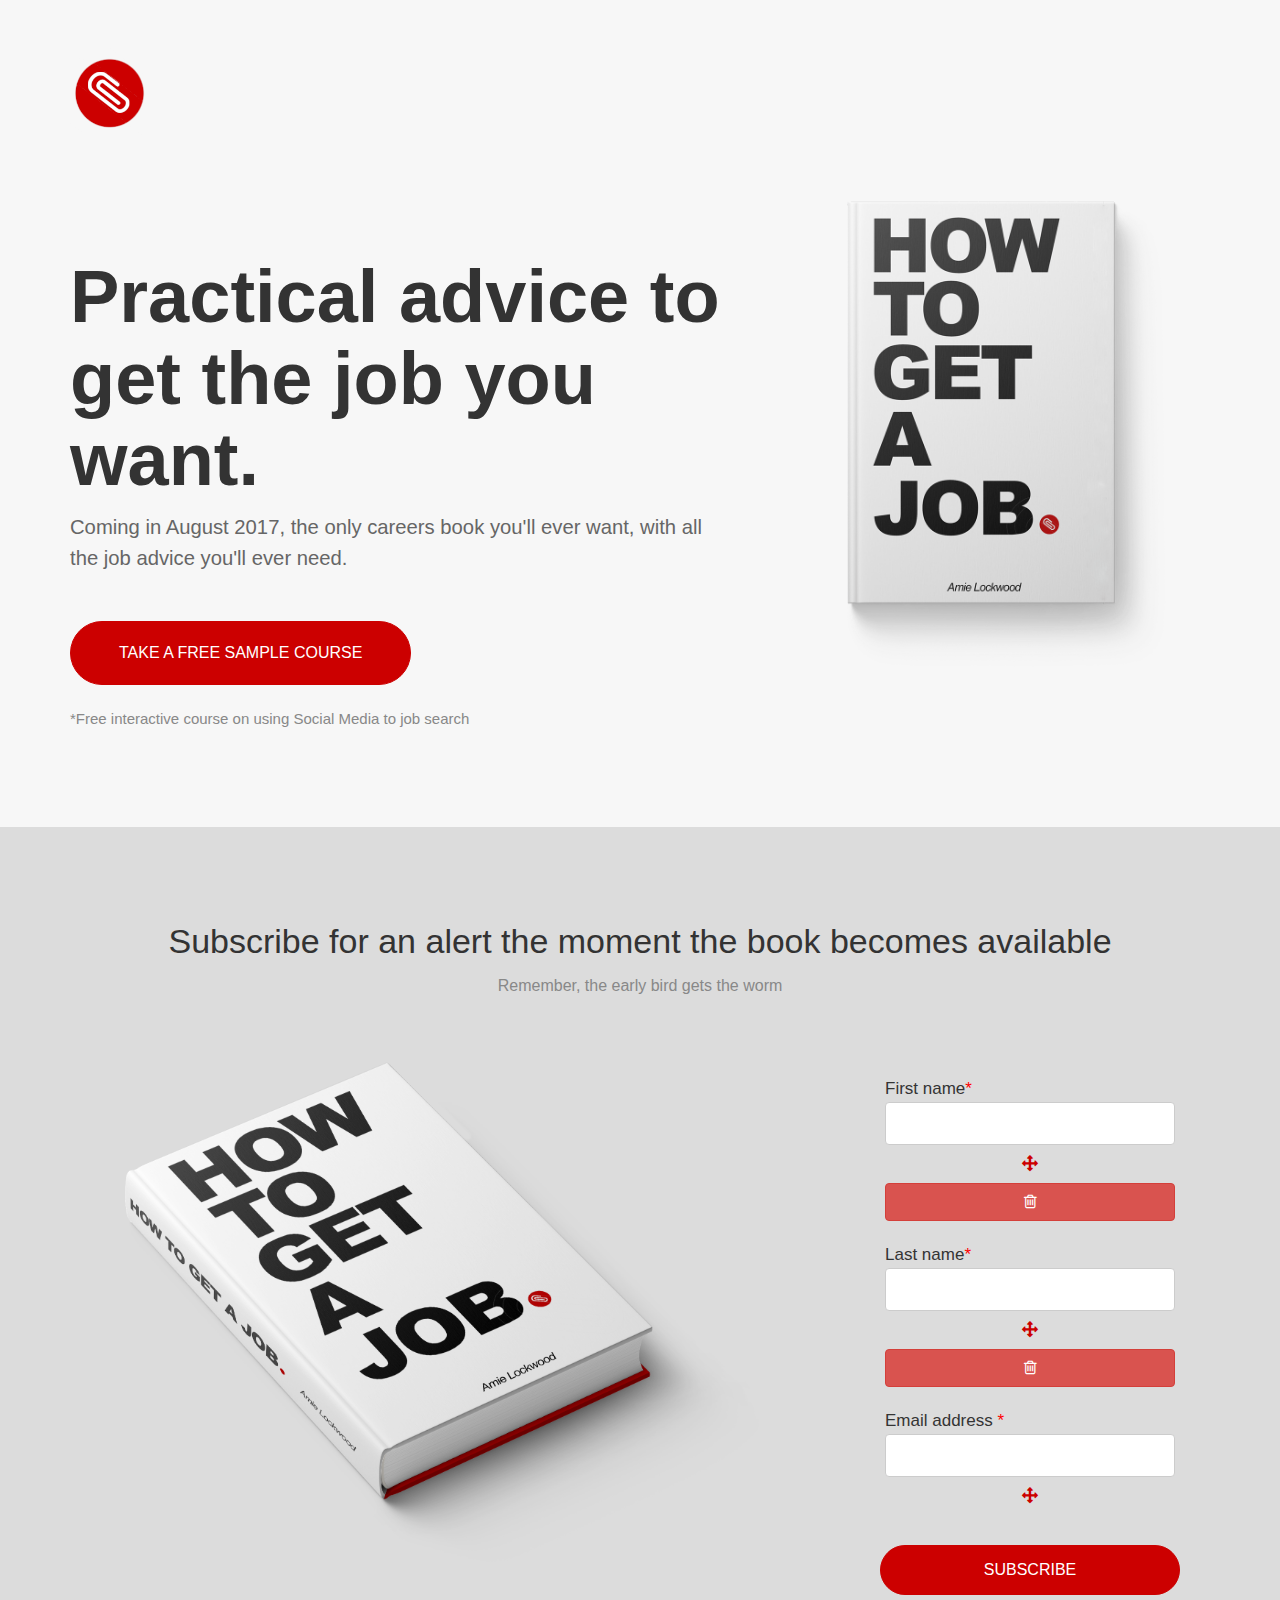
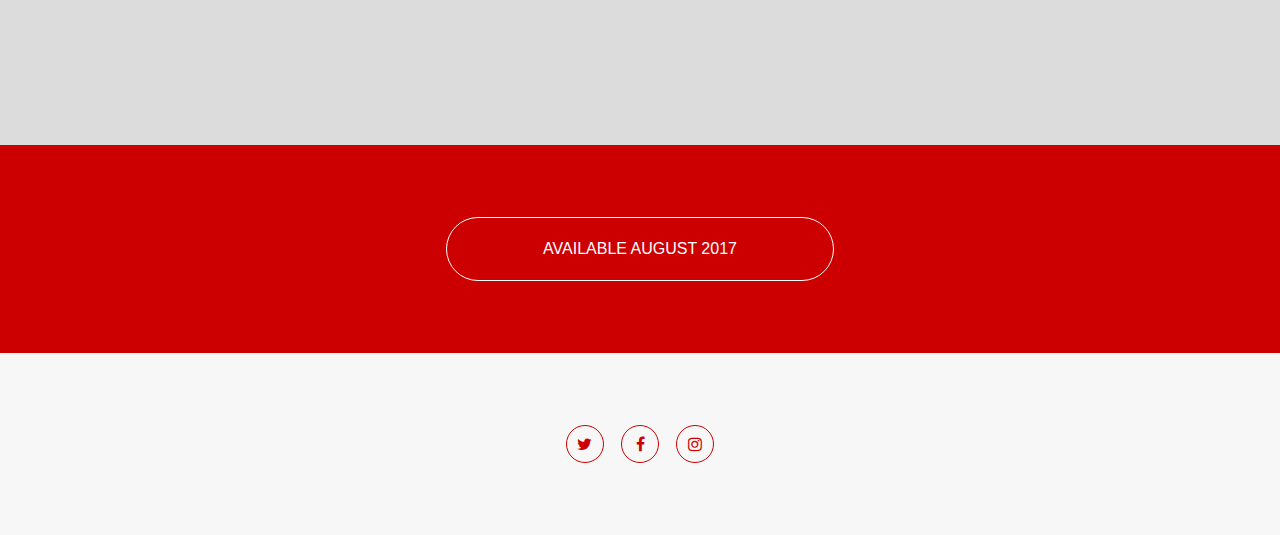
==== commit c64ce6da: "new fonts for course" ====
--- a/index.html
+++ b/index.html
@@ -61,7 +61,7 @@
         <!--welcome message end--> 
   
         <div class="action-button"> <a href="http://www.howtogetajob.me/socialmedia" class="button learn-more text-center">Take a free sample course </a> 
-          <p>*Free interactive course on using Social Media to get a job</p>
+          <p>*Free interactive course on using Social Media to job search</p>
         </div>
       
         
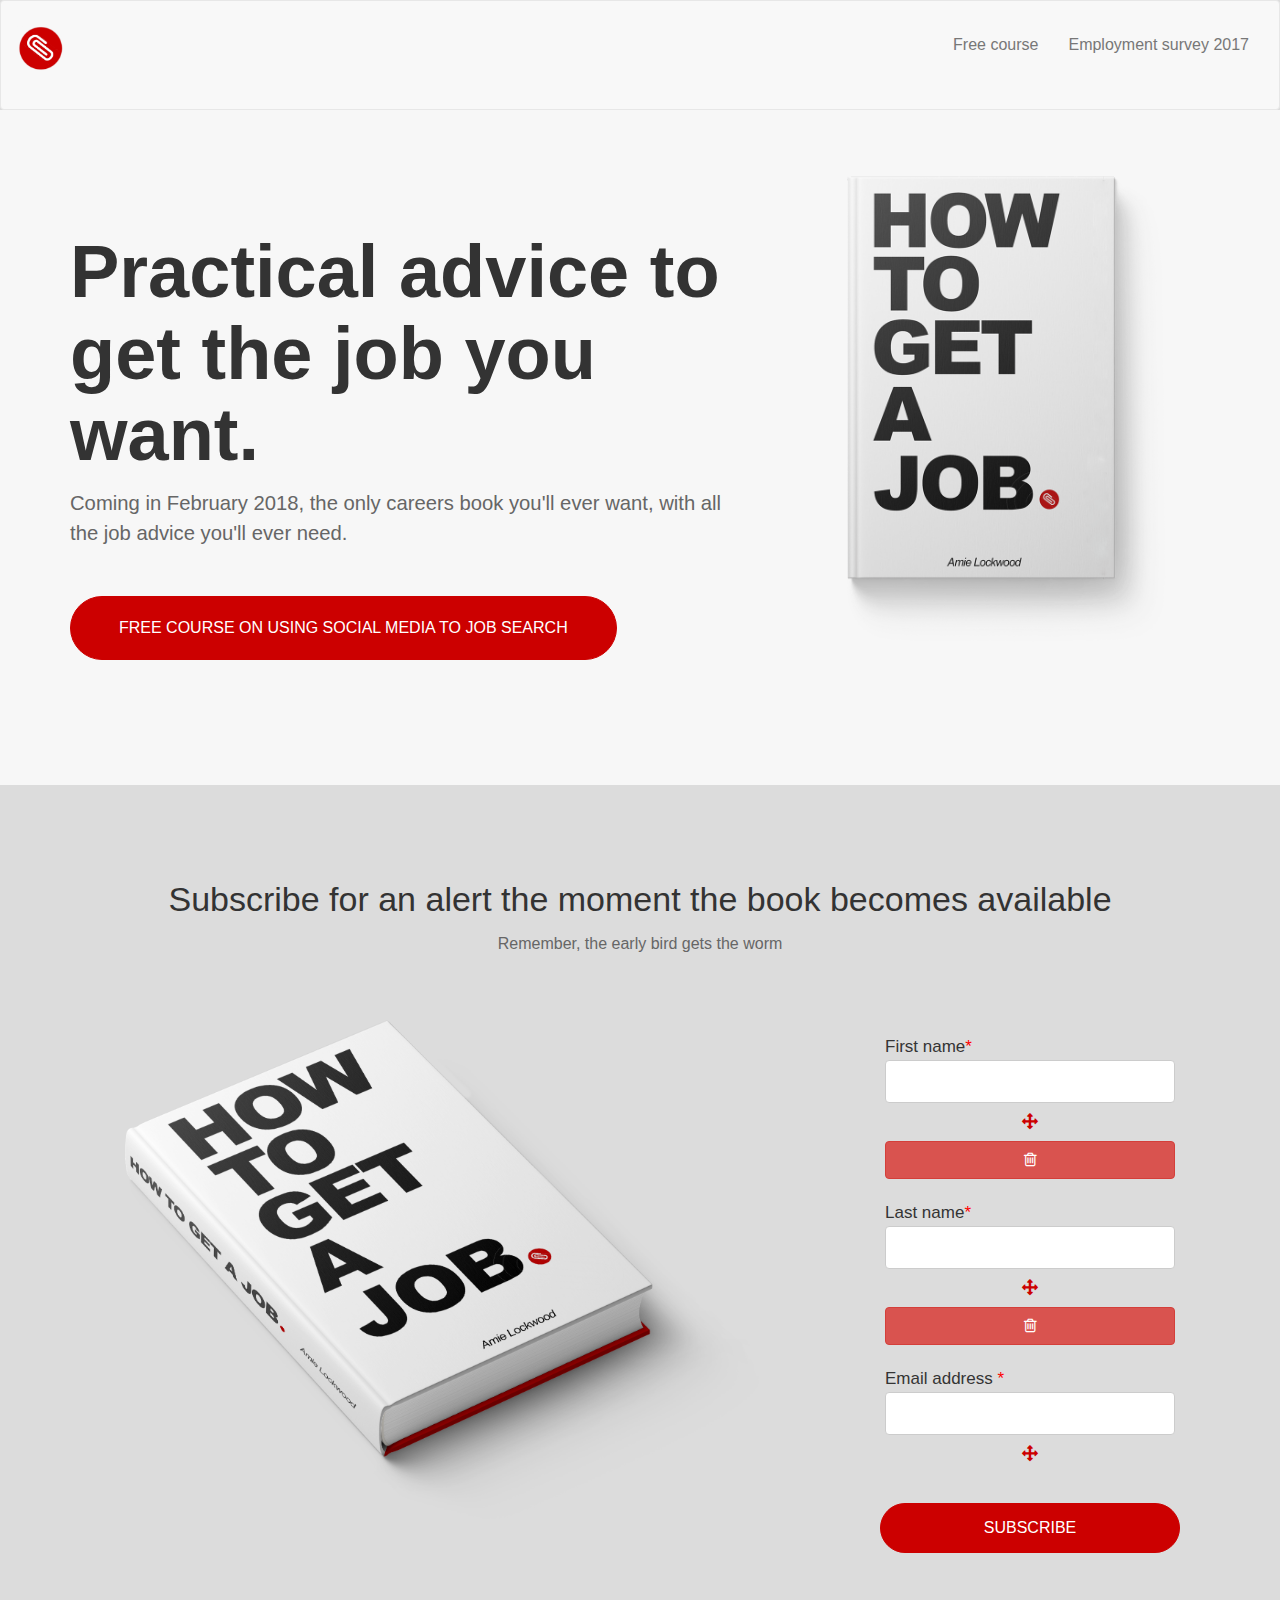
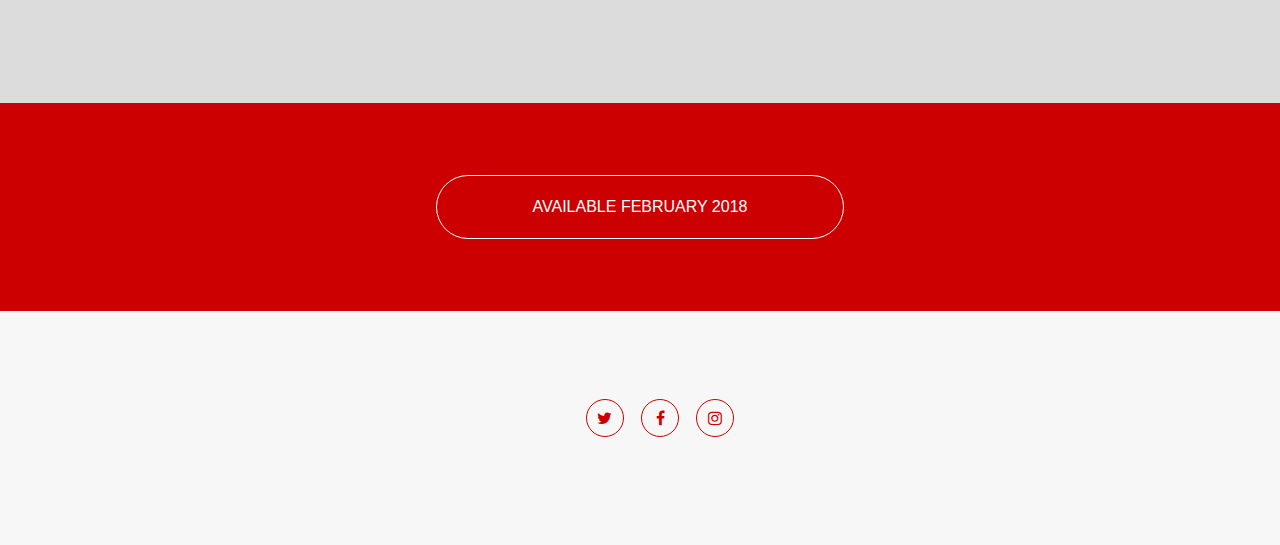
==== commit 4d6b73be: "add survey" ====
--- a/index.html
+++ b/index.html
@@ -36,6 +36,35 @@
 </head>
 <body>
 
+<nav class="navbar navbar-default">
+  <div class="container-fluid">
+    <!-- Brand and toggle get grouped for better mobile display -->
+    <div class="navbar-header">
+      <button type="button" class="navbar-toggle collapsed" data-toggle="collapse" data-target="#bs-example-navbar-collapse-1" aria-expanded="false">
+        <span class="sr-only">Toggle navigation</span>
+        <span class="icon-bar"></span>
+        <span class="icon-bar"></span>
+        <span class="icon-bar"></span>
+      </button>
+      <a class="navbar-brand" href="index.html"><img alt="Logo" src="img/logo.png" width="50px"></a>
+
+    </div>
+
+    <!-- Collect the nav links, forms, and other content for toggling -->
+    <div class="collapse navbar-collapse" id="bs-example-navbar-collapse-1">
+      <ul class="nav navbar-nav">
+        
+      </ul>
+     
+      <ul class="nav navbar-nav navbar-right">
+         <li><a href="http://www.howtogetajob.me/socialmedia">Free course </a></li>
+         <li><a href="./survey2017/index.html">Employment survey 2017</a></li>
+       
+      </ul>
+    </div><!-- /.navbar-collapse -->
+  </div><!-- /.container-fluid -->
+</nav>
+
 
 
 <!--Hero section-->
@@ -43,12 +72,7 @@
   <div class="container">
     <div class="row">
       <div class="col-md-12">
-        <div class="logo"> 
-          <!--logo--> 
-          <a href="index.html"><img src="img/logo.png"  width ="80px" alt="How to get a job" data-no-retina> </a> 
-
-          <!--logo end--> 
-        </div>
+        
       </div>
     </div>
     <div class="row" data-0="opacity: 1" data-800="opacity: 0">
@@ -56,12 +80,12 @@
         <!--welcome message-->
         <header class="welcome-message">
           <h1>Practical advice to get the job you want.</h1>
-          <h2>Coming in August 2017, the only careers book you'll ever want, with all the job advice you'll ever need.</h2>
+          <h2>Coming in February 2018, the only careers book you'll ever want, with all the job advice you'll ever need.</h2>
         </header>
         <!--welcome message end--> 
   
-        <div class="action-button"> <a href="http://www.howtogetajob.me/socialmedia" class="button learn-more text-center">Take a free sample course </a> 
-          <p>*Free interactive course on using Social Media to job search</p>
+        <div class="action-button"> <a href="http://www.howtogetajob.me/socialmedia" class="button learn-more text-center">Free course on using Social Media to job search</a> 
+      
         </div>
       
         
@@ -218,7 +242,7 @@
 <div class="buy-now text-center" id="Buy">
   <div class="container">
     <div class="row">
-      <div class="col-md-12"> <a href="index.html#" class="button buy">Available August 2017</a> </div>
+      <div class="col-md-12"> <a href="index.html#" class="button buy">Available February 2018</a> </div>
     </div>
   </div>
 </div>
--- a/css/styles.min.css
+++ b/css/styles.min.css
@@ -1,2 +1,6429 @@
-html{font-family:sans-serif;-ms-text-size-adjust:100%;-webkit-text-size-adjust:100%}body{margin:0}article,aside,details,figcaption,figure,footer,header,hgroup,main,nav,section,summary{display:block}audio,canvas,progress,video{display:inline-block;vertical-align:baseline}audio:not([controls]){display:none;height:0}[hidden],template{display:none}a{background:transparent}a:active,a:hover{outline:0}abbr[title]{border-bottom:1px dotted}b,strong{font-weight:700}dfn{font-style:italic}h1{font-size:2em;margin:.67em 0}mark{background:#ff0;color:#000}small{font-size:80%}sub,sup{font-size:75%;line-height:0;position:relative;vertical-align:baseline}sup{top:-.5em}sub{bottom:-.25em}img{border:0}svg:not(:root){overflow:hidden}figure{margin:1em 40px}hr{-moz-box-sizing:content-box;box-sizing:content-box;height:0}pre{overflow:auto}code,kbd,pre,samp{font-family:monospace,monospace;font-size:1em}button,input,optgroup,select,textarea{color:inherit;font:inherit;margin:0}button{overflow:visible}button,select{text-transform:none}button,html input[type="button"],input[type="reset"],input[type="submit"]{-webkit-appearance:button;cursor:pointer}button[disabled],html input[disabled]{cursor:default}button::-moz-focus-inner,input::-moz-focus-inner{border:0;padding:0}input{line-height:normal}input[type="checkbox"],input[type="radio"]{box-sizing:border-box;padding:0}input[type="number"]::-webkit-inner-spin-button,input[type="number"]::-webkit-outer-spin-button{height:auto}input[type="search"]{-webkit-appearance:textfield;-moz-box-sizing:content-box;-webkit-box-sizing:content-box;box-sizing:content-box}input[type="search"]::-webkit-search-cancel-button,input[type="search"]::-webkit-search-decoration{-webkit-appearance:none}fieldset{border:1px solid silver;margin:0 2px;padding:.35em .625em .75em}legend{border:0;padding:0}textarea{overflow:auto}optgroup{font-weight:700}table{border-collapse:collapse;border-spacing:0}td,th{padding:0}*{-webkit-box-sizing:border-box;-moz-box-sizing:border-box;box-sizing:border-box}:before,:after{-webkit-box-sizing:border-box;-moz-box-sizing:border-box;box-sizing:border-box}html{font-size:10px;-webkit-tap-highlight-color:rgba(0,0,0,0)}body{font-family:"Helvetica Neue",Helvetica,Arial,sans-serif;font-size:16px;line-height:1.5;color:#333;background-color:#fff}input,button,select,textarea{font-family:inherit;font-size:inherit;line-height:inherit}a{color:#428bca;text-decoration:none}a:hover,a:focus{color:#2a6496;text-decoration:underline}a:focus{outline:thin dotted;outline:5px auto -webkit-focus-ring-color;outline-offset:-2px}figure{margin:0}img{vertical-align:middle}.img-responsive{display:block;width:100% \9;max-width:100%;height:auto}.img-rounded{border-radius:6px}.img-thumbnail{padding:4px;line-height:1.5;background-color:#fff;border:1px solid #ddd;border-radius:4px;-webkit-transition:all .2s ease-in-out;-o-transition:all .2s ease-in-out;transition:all .2s ease-in-out;display:inline-block;width:100% \9;max-width:100%;height:auto}.img-circle{border-radius:50%}hr{margin-top:24px;margin-bottom:24px;border:0;border-top:1px solid #eee}.sr-only{position:absolute;width:1px;height:1px;margin:-1px;padding:0;overflow:hidden;clip:rect(0,0,0,0);border:0}.sr-only-focusable:active,.sr-only-focusable:focus{position:static;width:auto;height:auto;margin:0;overflow:visible;clip:auto}h1,h2,h3,h4,h5,h6,.h1,.h2,.h3,.h4,.h5,.h6{font-family:inherit;font-weight:500;line-height:1.1;color:inherit}h1 small,h2 small,h3 small,h4 small,h5 small,h6 small,.h1 small,.h2 small,.h3 small,.h4 small,.h5 small,.h6 small,h1 .small,h2 .small,h3 .small,h4 .small,h5 .small,h6 .small,.h1 .small,.h2 .small,.h3 .small,.h4 .small,.h5 .small,.h6 .small{font-weight:400;line-height:1;color:#777}h1,.h1,h2,.h2,h3,.h3{margin-top:24px;margin-bottom:12px}h1 small,.h1 small,h2 small,.h2 small,h3 small,.h3 small,h1 .small,.h1 .small,h2 .small,.h2 .small,h3 .small,.h3 .small{font-size:65%}h4,.h4,h5,.h5,h6,.h6{margin-top:12px;margin-bottom:12px}h4 small,.h4 small,h5 small,.h5 small,h6 small,.h6 small,h4 .small,.h4 .small,h5 .small,.h5 .small,h6 .small,.h6 .small{font-size:75%}h1,.h1{font-size:41px}h2,.h2{font-size:34px}h3,.h3{font-size:28px}h4,.h4{font-size:20px}h5,.h5{font-size:16px}h6,.h6{font-size:14px}p{margin:0 0 12px}.lead{margin-bottom:24px;font-size:18px;font-weight:300;line-height:1.4}@media(min-width:768px){.lead{font-size:24px}}small,.small{font-size:87%}cite{font-style:normal}mark,.mark{background-color:#fcf8e3;padding:.2em}.text-left{text-align:left}.text-right{text-align:right}.text-center{text-align:center}.text-justify{text-align:justify}.text-nowrap{white-space:nowrap}.text-lowercase{text-transform:lowercase}.text-uppercase{text-transform:uppercase}.text-capitalize{text-transform:capitalize}.text-muted{color:#777}.text-primary{color:#428bca}a.text-primary:hover{color:#3071a9}.text-success{color:#3c763d}a.text-success:hover{color:#2b542c}.text-info{color:#31708f}a.text-info:hover{color:#245269}.text-warning{color:#8a6d3b}a.text-warning:hover{color:#66512c}.text-danger{color:#a94442}a.text-danger:hover{color:#843534}.bg-primary{color:#fff;background-color:#428bca}a.bg-primary:hover{background-color:#3071a9}.bg-success{background-color:#dff0d8}a.bg-success:hover{background-color:#c1e2b3}.bg-info{background-color:#d9edf7}a.bg-info:hover{background-color:#afd9ee}.bg-warning{background-color:#fcf8e3}a.bg-warning:hover{background-color:#f7ecb5}.bg-danger{background-color:#f2dede}a.bg-danger:hover{background-color:#e4b9b9}.page-header{padding-bottom:11px;margin:48px 0 24px;border-bottom:1px solid #eee}ul,ol{margin-top:0;margin-bottom:12px}ul ul,ol ul,ul ol,ol ol{margin-bottom:0}.list-unstyled{padding-left:0;list-style:none}.list-inline{padding-left:0;list-style:none;margin-left:-5px}.list-inline>li{display:inline-block;padding-left:5px;padding-right:5px}dl{margin-top:0;margin-bottom:24px}dt,dd{line-height:1.5}dt{font-weight:700}dd{margin-left:0}@media(min-width:768px){.dl-horizontal dt{float:left;width:160px;clear:left;text-align:right;overflow:hidden;text-overflow:ellipsis;white-space:nowrap}.dl-horizontal dd{margin-left:180px}}abbr[title],abbr[data-original-title]{cursor:help;border-bottom:1px dotted #777}.initialism{font-size:90%;text-transform:uppercase}blockquote{padding:12px 24px;margin:0 0 24px;font-size:20px;border-left:5px solid #eee}blockquote p:last-child,blockquote ul:last-child,blockquote ol:last-child{margin-bottom:0}blockquote footer,blockquote small,blockquote .small{display:block;font-size:80%;line-height:1.5;color:#777}blockquote footer:before,blockquote small:before,blockquote .small:before{content:'\2014 \00A0'}.blockquote-reverse,blockquote.pull-right{padding-right:15px;padding-left:0;border-right:5px solid #eee;border-left:0;text-align:right}.blockquote-reverse footer:before,blockquote.pull-right footer:before,.blockquote-reverse small:before,blockquote.pull-right small:before,.blockquote-reverse .small:before,blockquote.pull-right .small:before{content:''}.blockquote-reverse footer:after,blockquote.pull-right footer:after,.blockquote-reverse small:after,blockquote.pull-right small:after,.blockquote-reverse .small:after,blockquote.pull-right .small:after{content:'\00A0 \2014'}blockquote:before,blockquote:after{content:""}address{margin-bottom:24px;font-style:normal;line-height:1.5}code,kbd,pre,samp{font-family:Menlo,Monaco,Consolas,"Courier New",monospace}code{padding:2px 4px;font-size:90%;color:#c7254e;background-color:#f9f2f4;border-radius:4px}kbd{padding:2px 4px;font-size:90%;color:#fff;background-color:#333;border-radius:3px;box-shadow:inset 0 -1px 0 rgba(0,0,0,0.25)}kbd kbd{padding:0;font-size:100%;box-shadow:none}pre{display:block;padding:11.5px;margin:0 0 12px;font-size:15px;line-height:1.5;word-break:break-all;word-wrap:break-word;color:#333;background-color:#f5f5f5;border:1px solid #ccc;border-radius:4px}pre code{padding:0;font-size:inherit;color:inherit;white-space:pre-wrap;background-color:transparent;border-radius:0}.pre-scrollable{max-height:340px;overflow-y:scroll}.container{margin-right:auto;margin-left:auto;padding-left:15px;padding-right:15px}@media(min-width:768px){.container{width:750px}}@media(min-width:992px){.container{width:970px}}@media(min-width:1200px){.container{width:1170px}}.container-fluid{margin-right:auto;margin-left:auto;padding-left:15px;padding-right:15px}.row{margin-left:-15px;margin-right:-15px}.col-xs-1,.col-sm-1,.col-md-1,.col-lg-1,.col-xs-2,.col-sm-2,.col-md-2,.col-lg-2,.col-xs-3,.col-sm-3,.col-md-3,.col-lg-3,.col-xs-4,.col-sm-4,.col-md-4,.col-lg-4,.col-xs-5,.col-sm-5,.col-md-5,.col-lg-5,.col-xs-6,.col-sm-6,.col-md-6,.col-lg-6,.col-xs-7,.col-sm-7,.col-md-7,.col-lg-7,.col-xs-8,.col-sm-8,.col-md-8,.col-lg-8,.col-xs-9,.col-sm-9,.col-md-9,.col-lg-9,.col-xs-10,.col-sm-10,.col-md-10,.col-lg-10,.col-xs-11,.col-sm-11,.col-md-11,.col-lg-11,.col-xs-12,.col-sm-12,.col-md-12,.col-lg-12{position:relative;min-height:1px;padding-left:15px;padding-right:15px}.col-xs-1,.col-xs-2,.col-xs-3,.col-xs-4,.col-xs-5,.col-xs-6,.col-xs-7,.col-xs-8,.col-xs-9,.col-xs-10,.col-xs-11,.col-xs-12{float:left}.col-xs-12{width:100%}.col-xs-11{width:91.66666667%}.col-xs-10{width:83.33333333%}.col-xs-9{width:75%}.col-xs-8{width:66.66666667%}.col-xs-7{width:58.33333333%}.col-xs-6{width:50%}.col-xs-5{width:41.66666667%}.col-xs-4{width:33.33333333%}.col-xs-3{width:25%}.col-xs-2{width:16.66666667%}.col-xs-1{width:8.33333333%}.col-xs-pull-12{right:100%}.col-xs-pull-11{right:91.66666667%}.col-xs-pull-10{right:83.33333333%}.col-xs-pull-9{right:75%}.col-xs-pull-8{right:66.66666667%}.col-xs-pull-7{right:58.33333333%}.col-xs-pull-6{right:50%}.col-xs-pull-5{right:41.66666667%}.col-xs-pull-4{right:33.33333333%}.col-xs-pull-3{right:25%}.col-xs-pull-2{right:16.66666667%}.col-xs-pull-1{right:8.33333333%}.col-xs-pull-0{right:auto}.col-xs-push-12{left:100%}.col-xs-push-11{left:91.66666667%}.col-xs-push-10{left:83.33333333%}.col-xs-push-9{left:75%}.col-xs-push-8{left:66.66666667%}.col-xs-push-7{left:58.33333333%}.col-xs-push-6{left:50%}.col-xs-push-5{left:41.66666667%}.col-xs-push-4{left:33.33333333%}.col-xs-push-3{left:25%}.col-xs-push-2{left:16.66666667%}.col-xs-push-1{left:8.33333333%}.col-xs-push-0{left:auto}.col-xs-offset-12{margin-left:100%}.col-xs-offset-11{margin-left:91.66666667%}.col-xs-offset-10{margin-left:83.33333333%}.col-xs-offset-9{margin-left:75%}.col-xs-offset-8{margin-left:66.66666667%}.col-xs-offset-7{margin-left:58.33333333%}.col-xs-offset-6{margin-left:50%}.col-xs-offset-5{margin-left:41.66666667%}.col-xs-offset-4{margin-left:33.33333333%}.col-xs-offset-3{margin-left:25%}.col-xs-offset-2{margin-left:16.66666667%}.col-xs-offset-1{margin-left:8.33333333%}.col-xs-offset-0{margin-left:0}@media(min-width:768px){.col-sm-1,.col-sm-2,.col-sm-3,.col-sm-4,.col-sm-5,.col-sm-6,.col-sm-7,.col-sm-8,.col-sm-9,.col-sm-10,.col-sm-11,.col-sm-12{float:left}.col-sm-12{width:100%}.col-sm-11{width:91.66666667%}.col-sm-10{width:83.33333333%}.col-sm-9{width:75%}.col-sm-8{width:66.66666667%}.col-sm-7{width:58.33333333%}.col-sm-6{width:50%}.col-sm-5{width:41.66666667%}.col-sm-4{width:33.33333333%}.col-sm-3{width:25%}.col-sm-2{width:16.66666667%}.col-sm-1{width:8.33333333%}.col-sm-pull-12{right:100%}.col-sm-pull-11{right:91.66666667%}.col-sm-pull-10{right:83.33333333%}.col-sm-pull-9{right:75%}.col-sm-pull-8{right:66.66666667%}.col-sm-pull-7{right:58.33333333%}.col-sm-pull-6{right:50%}.col-sm-pull-5{right:41.66666667%}.col-sm-pull-4{right:33.33333333%}.col-sm-pull-3{right:25%}.col-sm-pull-2{right:16.66666667%}.col-sm-pull-1{right:8.33333333%}.col-sm-pull-0{right:auto}.col-sm-push-12{left:100%}.col-sm-push-11{left:91.66666667%}.col-sm-push-10{left:83.33333333%}.col-sm-push-9{left:75%}.col-sm-push-8{left:66.66666667%}.col-sm-push-7{left:58.33333333%}.col-sm-push-6{left:50%}.col-sm-push-5{left:41.66666667%}.col-sm-push-4{left:33.33333333%}.col-sm-push-3{left:25%}.col-sm-push-2{left:16.66666667%}.col-sm-push-1{left:8.33333333%}.col-sm-push-0{left:auto}.col-sm-offset-12{margin-left:100%}.col-sm-offset-11{margin-left:91.66666667%}.col-sm-offset-10{margin-left:83.33333333%}.col-sm-offset-9{margin-left:75%}.col-sm-offset-8{margin-left:66.66666667%}.col-sm-offset-7{margin-left:58.33333333%}.col-sm-offset-6{margin-left:50%}.col-sm-offset-5{margin-left:41.66666667%}.col-sm-offset-4{margin-left:33.33333333%}.col-sm-offset-3{margin-left:25%}.col-sm-offset-2{margin-left:16.66666667%}.col-sm-offset-1{margin-left:8.33333333%}.col-sm-offset-0{margin-left:0}}@media(min-width:992px){.col-md-1,.col-md-2,.col-md-3,.col-md-4,.col-md-5,.col-md-6,.col-md-7,.col-md-8,.col-md-9,.col-md-10,.col-md-11,.col-md-12{float:left}.col-md-12{width:100%}.col-md-11{width:91.66666667%}.col-md-10{width:83.33333333%}.col-md-9{width:75%}.col-md-8{width:66.66666667%}.col-md-7{width:58.33333333%}.col-md-6{width:50%}.col-md-5{width:41.66666667%}.col-md-4{width:33.33333333%}.col-md-3{width:25%}.col-md-2{width:16.66666667%}.col-md-1{width:8.33333333%}.col-md-pull-12{right:100%}.col-md-pull-11{right:91.66666667%}.col-md-pull-10{right:83.33333333%}.col-md-pull-9{right:75%}.col-md-pull-8{right:66.66666667%}.col-md-pull-7{right:58.33333333%}.col-md-pull-6{right:50%}.col-md-pull-5{right:41.66666667%}.col-md-pull-4{right:33.33333333%}.col-md-pull-3{right:25%}.col-md-pull-2{right:16.66666667%}.col-md-pull-1{right:8.33333333%}.col-md-pull-0{right:auto}.col-md-push-12{left:100%}.col-md-push-11{left:91.66666667%}.col-md-push-10{left:83.33333333%}.col-md-push-9{left:75%}.col-md-push-8{left:66.66666667%}.col-md-push-7{left:58.33333333%}.col-md-push-6{left:50%}.col-md-push-5{left:41.66666667%}.col-md-push-4{left:33.33333333%}.col-md-push-3{left:25%}.col-md-push-2{left:16.66666667%}.col-md-push-1{left:8.33333333%}.col-md-push-0{left:auto}.col-md-offset-12{margin-left:100%}.col-md-offset-11{margin-left:91.66666667%}.col-md-offset-10{margin-left:83.33333333%}.col-md-offset-9{margin-left:75%}.col-md-offset-8{margin-left:66.66666667%}.col-md-offset-7{margin-left:58.33333333%}.col-md-offset-6{margin-left:50%}.col-md-offset-5{margin-left:41.66666667%}.col-md-offset-4{margin-left:33.33333333%}.col-md-offset-3{margin-left:25%}.col-md-offset-2{margin-left:16.66666667%}.col-md-offset-1{margin-left:8.33333333%}.col-md-offset-0{margin-left:0}}@media(min-width:1200px){.col-lg-1,.col-lg-2,.col-lg-3,.col-lg-4,.col-lg-5,.col-lg-6,.col-lg-7,.col-lg-8,.col-lg-9,.col-lg-10,.col-lg-11,.col-lg-12{float:left}.col-lg-12{width:100%}.col-lg-11{width:91.66666667%}.col-lg-10{width:83.33333333%}.col-lg-9{width:75%}.col-lg-8{width:66.66666667%}.col-lg-7{width:58.33333333%}.col-lg-6{width:50%}.col-lg-5{width:41.66666667%}.col-lg-4{width:33.33333333%}.col-lg-3{width:25%}.col-lg-2{width:16.66666667%}.col-lg-1{width:8.33333333%}.col-lg-pull-12{right:100%}.col-lg-pull-11{right:91.66666667%}.col-lg-pull-10{right:83.33333333%}.col-lg-pull-9{right:75%}.col-lg-pull-8{right:66.66666667%}.col-lg-pull-7{right:58.33333333%}.col-lg-pull-6{right:50%}.col-lg-pull-5{right:41.66666667%}.col-lg-pull-4{right:33.33333333%}.col-lg-pull-3{right:25%}.col-lg-pull-2{right:16.66666667%}.col-lg-pull-1{right:8.33333333%}.col-lg-pull-0{right:auto}.col-lg-push-12{left:100%}.col-lg-push-11{left:91.66666667%}.col-lg-push-10{left:83.33333333%}.col-lg-push-9{left:75%}.col-lg-push-8{left:66.66666667%}.col-lg-push-7{left:58.33333333%}.col-lg-push-6{left:50%}.col-lg-push-5{left:41.66666667%}.col-lg-push-4{left:33.33333333%}.col-lg-push-3{left:25%}.col-lg-push-2{left:16.66666667%}.col-lg-push-1{left:8.33333333%}.col-lg-push-0{left:auto}.col-lg-offset-12{margin-left:100%}.col-lg-offset-11{margin-left:91.66666667%}.col-lg-offset-10{margin-left:83.33333333%}.col-lg-offset-9{margin-left:75%}.col-lg-offset-8{margin-left:66.66666667%}.col-lg-offset-7{margin-left:58.33333333%}.col-lg-offset-6{margin-left:50%}.col-lg-offset-5{margin-left:41.66666667%}.col-lg-offset-4{margin-left:33.33333333%}.col-lg-offset-3{margin-left:25%}.col-lg-offset-2{margin-left:16.66666667%}.col-lg-offset-1{margin-left:8.33333333%}.col-lg-offset-0{margin-left:0}}fieldset{padding:0;margin:0;border:0;min-width:0}legend{display:block;width:100%;padding:0;margin-bottom:24px;font-size:24px;line-height:inherit;color:#333;border:0;border-bottom:1px solid #e5e5e5}label{display:inline-block;max-width:100%;margin-bottom:5px;font-weight:700}input[type="search"]{-webkit-box-sizing:border-box;-moz-box-sizing:border-box;box-sizing:border-box}input[type="radio"],input[type="checkbox"]{margin:4px 0 0;margin-top:1px \9;line-height:normal}input[type="file"]{display:block}input[type="range"]{display:block;width:100%}select[multiple],select[size]{height:auto}input[type="file"]:focus,input[type="radio"]:focus,input[type="checkbox"]:focus{outline:thin dotted;outline:5px auto -webkit-focus-ring-color;outline-offset:-2px}output{display:block;padding-top:7px;font-size:16px;line-height:1.5;color:#555}.form-control{display:block;width:100%;height:38px;padding:6px 12px;font-size:16px;line-height:1.5;color:#555;background-color:#fff;background-image:none;border:1px solid #ccc;border-radius:4px;-webkit-box-shadow:inset 0 1px 1px rgba(0,0,0,0.075);box-shadow:inset 0 1px 1px rgba(0,0,0,0.075);-webkit-transition:border-color ease-in-out .15s,box-shadow ease-in-out .15s;-o-transition:border-color ease-in-out .15s,box-shadow ease-in-out .15s;transition:border-color ease-in-out .15s,box-shadow ease-in-out .15s}.form-control:focus{border-color:#66afe9;outline:0;-webkit-box-shadow:inset 0 1px 1px rgba(0,0,0,.075),0 0 8px rgba(102,175,233,0.6);box-shadow:inset 0 1px 1px rgba(0,0,0,.075),0 0 8px rgba(102,175,233,0.6)}.form-control::-moz-placeholder{color:#777;opacity:1}.form-control:-ms-input-placeholder{color:#777}.form-control::-webkit-input-placeholder{color:#777}.form-control[disabled],.form-control[readonly],fieldset[disabled] .form-control{cursor:not-allowed;background-color:#eee;opacity:1}textarea.form-control{height:auto}input[type="search"]{-webkit-appearance:none}input[type="date"],input[type="time"],input[type="datetime-local"],input[type="month"]{line-height:38px;line-height:1.5 \0}input[type="date"].input-sm,input[type="time"].input-sm,input[type="datetime-local"].input-sm,input[type="month"].input-sm{line-height:33px}input[type="date"].input-lg,input[type="time"].input-lg,input[type="datetime-local"].input-lg,input[type="month"].input-lg{line-height:49px}.form-group{margin-bottom:15px}.radio,.checkbox{position:relative;display:block;min-height:24px;margin-top:10px;margin-bottom:10px}.radio label,.checkbox label{padding-left:20px;margin-bottom:0;font-weight:400;cursor:pointer}.radio input[type="radio"],.radio-inline input[type="radio"],.checkbox input[type="checkbox"],.checkbox-inline input[type="checkbox"]{position:absolute;margin-left:-20px;margin-top:4px \9}.radio+.radio,.checkbox+.checkbox{margin-top:-5px}.radio-inline,.checkbox-inline{display:inline-block;padding-left:20px;margin-bottom:0;vertical-align:middle;font-weight:400;cursor:pointer}.radio-inline+.radio-inline,.checkbox-inline+.checkbox-inline{margin-top:0;margin-left:10px}input[type="radio"][disabled],input[type="checkbox"][disabled],input[type="radio"].disabled,input[type="checkbox"].disabled,fieldset[disabled] input[type="radio"],fieldset[disabled] input[type="checkbox"]{cursor:not-allowed}.radio-inline.disabled,.checkbox-inline.disabled,fieldset[disabled] .radio-inline,fieldset[disabled] .checkbox-inline{cursor:not-allowed}.radio.disabled label,.checkbox.disabled label,fieldset[disabled] .radio label,fieldset[disabled] .checkbox label{cursor:not-allowed}.form-control-static{padding-top:7px;padding-bottom:7px;margin-bottom:0}.form-control-static.input-lg,.form-control-static.input-sm{padding-left:0;padding-right:0}.input-sm,.form-horizontal .form-group-sm .form-control{height:33px;padding:5px 10px;font-size:14px;line-height:1.5;border-radius:3px}select.input-sm{height:33px;line-height:33px}textarea.input-sm,select[multiple].input-sm{height:auto}.input-lg,.form-horizontal .form-group-lg .form-control{height:49px;padding:10px 16px;font-size:20px;line-height:1.33;border-radius:6px}select.input-lg{height:49px;line-height:49px}textarea.input-lg,select[multiple].input-lg{height:auto}.has-feedback{position:relative}.has-feedback .form-control{padding-right:47.5px}.form-control-feedback{position:absolute;top:29px;right:0;z-index:2;display:block;width:38px;height:38px;line-height:38px;text-align:center}.input-lg+.form-control-feedback{width:49px;height:49px;line-height:49px}.input-sm+.form-control-feedback{width:33px;height:33px;line-height:33px}.has-success .help-block,.has-success .control-label,.has-success .radio,.has-success .checkbox,.has-success .radio-inline,.has-success .checkbox-inline{color:#3c763d}.has-success .form-control{border-color:#3c763d;-webkit-box-shadow:inset 0 1px 1px rgba(0,0,0,0.075);box-shadow:inset 0 1px 1px rgba(0,0,0,0.075)}.has-success .form-control:focus{border-color:#2b542c;-webkit-box-shadow:inset 0 1px 1px rgba(0,0,0,0.075),0 0 6px #67b168;box-shadow:inset 0 1px 1px rgba(0,0,0,0.075),0 0 6px #67b168}.has-success .input-group-addon{color:#3c763d;border-color:#3c763d;background-color:#dff0d8}.has-success .form-control-feedback{color:#3c763d}.has-warning .help-block,.has-warning .control-label,.has-warning .radio,.has-warning .checkbox,.has-warning .radio-inline,.has-warning .checkbox-inline{color:#8a6d3b}.has-warning .form-control{border-color:#8a6d3b;-webkit-box-shadow:inset 0 1px 1px rgba(0,0,0,0.075);box-shadow:inset 0 1px 1px rgba(0,0,0,0.075)}.has-warning .form-control:focus{border-color:#66512c;-webkit-box-shadow:inset 0 1px 1px rgba(0,0,0,0.075),0 0 6px #c0a16b;box-shadow:inset 0 1px 1px rgba(0,0,0,0.075),0 0 6px #c0a16b}.has-warning .input-group-addon{color:#8a6d3b;border-color:#8a6d3b;background-color:#fcf8e3}.has-warning .form-control-feedback{color:#8a6d3b}.has-error .help-block,.has-error .control-label,.has-error .radio,.has-error .checkbox,.has-error .radio-inline,.has-error .checkbox-inline{color:#a94442}.has-error .form-control{border-color:#a94442;-webkit-box-shadow:inset 0 1px 1px rgba(0,0,0,0.075);box-shadow:inset 0 1px 1px rgba(0,0,0,0.075)}.has-error .form-control:focus{border-color:#843534;-webkit-box-shadow:inset 0 1px 1px rgba(0,0,0,0.075),0 0 6px #ce8483;box-shadow:inset 0 1px 1px rgba(0,0,0,0.075),0 0 6px #ce8483}.has-error .input-group-addon{color:#a94442;border-color:#a94442;background-color:#f2dede}.has-error .form-control-feedback{color:#a94442}.has-feedback label.sr-only~.form-control-feedback{top:0}.help-block{display:block;margin-top:5px;margin-bottom:10px;color:#737373}@media(min-width:768px){.form-inline .form-group{display:inline-block;margin-bottom:0;vertical-align:middle}.form-inline .form-control{display:inline-block;width:auto;vertical-align:middle}.form-inline .input-group{display:inline-table;vertical-align:middle}.form-inline .input-group .input-group-addon,.form-inline .input-group .input-group-btn,.form-inline .input-group .form-control{width:auto}.form-inline .input-group>.form-control{width:100%}.form-inline .control-label{margin-bottom:0;vertical-align:middle}.form-inline .radio,.form-inline .checkbox{display:inline-block;margin-top:0;margin-bottom:0;vertical-align:middle}.form-inline .radio label,.form-inline .checkbox label{padding-left:0}.form-inline .radio input[type="radio"],.form-inline .checkbox input[type="checkbox"]{position:relative;margin-left:0}.form-inline .has-feedback .form-control-feedback{top:0}}.form-horizontal .radio,.form-horizontal .checkbox,.form-horizontal .radio-inline,.form-horizontal .checkbox-inline{margin-top:0;margin-bottom:0;padding-top:7px}.form-horizontal .radio,.form-horizontal .checkbox{min-height:31px}.form-horizontal .form-group{margin-left:-15px;margin-right:-15px}@media(min-width:768px){.form-horizontal .control-label{text-align:right;margin-bottom:0;padding-top:7px}}.form-horizontal .has-feedback .form-control-feedback{top:0;right:15px}@media(min-width:768px){.form-horizontal .form-group-lg .control-label{padding-top:14.3px}}@media(min-width:768px){.form-horizontal .form-group-sm .control-label{padding-top:6px}}.btn{display:inline-block;margin-bottom:0;font-weight:400;text-align:center;vertical-align:middle;cursor:pointer;background-image:none;border:1px solid transparent;white-space:nowrap;padding:6px 12px;font-size:16px;line-height:1.5;border-radius:4px;-webkit-user-select:none;-moz-user-select:none;-ms-user-select:none;user-select:none}.btn:focus,.btn:active:focus,.btn.active:focus{outline:thin dotted;outline:5px auto -webkit-focus-ring-color;outline-offset:-2px}.btn:hover,.btn:focus{color:#333;text-decoration:none}.btn:active,.btn.active{outline:0;background-image:none;-webkit-box-shadow:inset 0 3px 5px rgba(0,0,0,0.125);box-shadow:inset 0 3px 5px rgba(0,0,0,0.125)}.btn.disabled,.btn[disabled],fieldset[disabled] .btn{cursor:not-allowed;pointer-events:none;opacity:.65;filter:alpha(opacity=65);-webkit-box-shadow:none;box-shadow:none}.btn-default{color:#333;background-color:#fff;border-color:#ccc}.btn-default:hover,.btn-default:focus,.btn-default:active,.btn-default.active,.open>.dropdown-toggle.btn-default{color:#333;background-color:#e6e6e6;border-color:#adadad}.btn-default:active,.btn-default.active,.open>.dropdown-toggle.btn-default{background-image:none}.btn-default.disabled,.btn-default[disabled],fieldset[disabled] .btn-default,.btn-default.disabled:hover,.btn-default[disabled]:hover,fieldset[disabled] .btn-default:hover,.btn-default.disabled:focus,.btn-default[disabled]:focus,fieldset[disabled] .btn-default:focus,.btn-default.disabled:active,.btn-default[disabled]:active,fieldset[disabled] .btn-default:active,.btn-default.disabled.active,.btn-default[disabled].active,fieldset[disabled] .btn-default.active{background-color:#fff;border-color:#ccc}.btn-default .badge{color:#fff;background-color:#333}.btn-primary{color:#fff;background-color:#428bca;border-color:#357ebd}.btn-primary:hover,.btn-primary:focus,.btn-primary:active,.btn-primary.active,.open>.dropdown-toggle.btn-primary{color:#fff;background-color:#3071a9;border-color:#285e8e}.btn-primary:active,.btn-primary.active,.open>.dropdown-toggle.btn-primary{background-image:none}.btn-primary.disabled,.btn-primary[disabled],fieldset[disabled] .btn-primary,.btn-primary.disabled:hover,.btn-primary[disabled]:hover,fieldset[disabled] .btn-primary:hover,.btn-primary.disabled:focus,.btn-primary[disabled]:focus,fieldset[disabled] .btn-primary:focus,.btn-primary.disabled:active,.btn-primary[disabled]:active,fieldset[disabled] .btn-primary:active,.btn-primary.disabled.active,.btn-primary[disabled].active,fieldset[disabled] .btn-primary.active{background-color:#428bca;border-color:#357ebd}.btn-primary .badge{color:#428bca;background-color:#fff}.btn-success{color:#fff;background-color:#5cb85c;border-color:#4cae4c}.btn-success:hover,.btn-success:focus,.btn-success:active,.btn-success.active,.open>.dropdown-toggle.btn-success{color:#fff;background-color:#449d44;border-color:#398439}.btn-success:active,.btn-success.active,.open>.dropdown-toggle.btn-success{background-image:none}.btn-success.disabled,.btn-success[disabled],fieldset[disabled] .btn-success,.btn-success.disabled:hover,.btn-success[disabled]:hover,fieldset[disabled] .btn-success:hover,.btn-success.disabled:focus,.btn-success[disabled]:focus,fieldset[disabled] .btn-success:focus,.btn-success.disabled:active,.btn-success[disabled]:active,fieldset[disabled] .btn-success:active,.btn-success.disabled.active,.btn-success[disabled].active,fieldset[disabled] .btn-success.active{background-color:#5cb85c;border-color:#4cae4c}.btn-success .badge{color:#5cb85c;background-color:#fff}.btn-info{color:#fff;background-color:#5bc0de;border-color:#46b8da}.btn-info:hover,.btn-info:focus,.btn-info:active,.btn-info.active,.open>.dropdown-toggle.btn-info{color:#fff;background-color:#31b0d5;border-color:#269abc}.btn-info:active,.btn-info.active,.open>.dropdown-toggle.btn-info{background-image:none}.btn-info.disabled,.btn-info[disabled],fieldset[disabled] .btn-info,.btn-info.disabled:hover,.btn-info[disabled]:hover,fieldset[disabled] .btn-info:hover,.btn-info.disabled:focus,.btn-info[disabled]:focus,fieldset[disabled] .btn-info:focus,.btn-info.disabled:active,.btn-info[disabled]:active,fieldset[disabled] .btn-info:active,.btn-info.disabled.active,.btn-info[disabled].active,fieldset[disabled] .btn-info.active{background-color:#5bc0de;border-color:#46b8da}.btn-info .badge{color:#5bc0de;background-color:#fff}.btn-warning{color:#fff;background-color:#f0ad4e;border-color:#eea236}.btn-warning:hover,.btn-warning:focus,.btn-warning:active,.btn-warning.active,.open>.dropdown-toggle.btn-warning{color:#fff;background-color:#ec971f;border-color:#d58512}.btn-warning:active,.btn-warning.active,.open>.dropdown-toggle.btn-warning{background-image:none}.btn-warning.disabled,.btn-warning[disabled],fieldset[disabled] .btn-warning,.btn-warning.disabled:hover,.btn-warning[disabled]:hover,fieldset[disabled] .btn-warning:hover,.btn-warning.disabled:focus,.btn-warning[disabled]:focus,fieldset[disabled] .btn-warning:focus,.btn-warning.disabled:active,.btn-warning[disabled]:active,fieldset[disabled] .btn-warning:active,.btn-warning.disabled.active,.btn-warning[disabled].active,fieldset[disabled] .btn-warning.active{background-color:#f0ad4e;border-color:#eea236}.btn-warning .badge{color:#f0ad4e;background-color:#fff}.btn-danger{color:#fff;background-color:#d9534f;border-color:#d43f3a}.btn-danger:hover,.btn-danger:focus,.btn-danger:active,.btn-danger.active,.open>.dropdown-toggle.btn-danger{color:#fff;background-color:#c9302c;border-color:#ac2925}.btn-danger:active,.btn-danger.active,.open>.dropdown-toggle.btn-danger{background-image:none}.btn-danger.disabled,.btn-danger[disabled],fieldset[disabled] .btn-danger,.btn-danger.disabled:hover,.btn-danger[disabled]:hover,fieldset[disabled] .btn-danger:hover,.btn-danger.disabled:focus,.btn-danger[disabled]:focus,fieldset[disabled] .btn-danger:focus,.btn-danger.disabled:active,.btn-danger[disabled]:active,fieldset[disabled] .btn-danger:active,.btn-danger.disabled.active,.btn-danger[disabled].active,fieldset[disabled] .btn-danger.active{background-color:#d9534f;border-color:#d43f3a}.btn-danger .badge{color:#d9534f;background-color:#fff}.btn-link{color:#428bca;font-weight:400;cursor:pointer;border-radius:0}.btn-link,.btn-link:active,.btn-link[disabled],fieldset[disabled] .btn-link{background-color:transparent;-webkit-box-shadow:none;box-shadow:none}.btn-link,.btn-link:hover,.btn-link:focus,.btn-link:active{border-color:transparent}.btn-link:hover,.btn-link:focus{color:#2a6496;text-decoration:underline;background-color:transparent}.btn-link[disabled]:hover,fieldset[disabled] .btn-link:hover,.btn-link[disabled]:focus,fieldset[disabled] .btn-link:focus{color:#777;text-decoration:none}.btn-lg{padding:10px 16px;font-size:20px;line-height:1.33;border-radius:6px}.btn-sm{padding:5px 10px;font-size:14px;line-height:1.5;border-radius:3px}.btn-xs{padding:1px 5px;font-size:14px;line-height:1.5;border-radius:3px}.btn-block{display:block;width:100%}.btn-block+.btn-block{margin-top:5px}input[type="submit"].btn-block,input[type="reset"].btn-block,input[type="button"].btn-block{width:100%}.fade{opacity:0;-webkit-transition:opacity .15s linear;-o-transition:opacity .15s linear;transition:opacity .15s linear}.fade.in{opacity:1}.collapse{display:none}.collapse.in{display:block}tr.collapse.in{display:table-row}tbody.collapse.in{display:table-row-group}.collapsing{position:relative;height:0;overflow:hidden;-webkit-transition:height .35s ease;-o-transition:height .35s ease;transition:height .35s ease}.embed-responsive{position:relative;display:block;height:0;padding:0;overflow:hidden}.embed-responsive .embed-responsive-item,.embed-responsive iframe,.embed-responsive embed,.embed-responsive object{position:absolute;top:0;left:0;bottom:0;height:100%;width:100%;border:0}.embed-responsive.embed-responsive-16by9{padding-bottom:56.25%}.embed-responsive.embed-responsive-4by3{padding-bottom:75%}.close{float:right;font-size:24px;font-weight:700;line-height:1;color:#000;text-shadow:0 1px 0 #fff;opacity:.2;filter:alpha(opacity=20)}.close:hover,.close:focus{color:#000;text-decoration:none;cursor:pointer;opacity:.5;filter:alpha(opacity=50)}button.close{padding:0;cursor:pointer;background:transparent;border:0;-webkit-appearance:none}.modal-open{overflow:hidden}.modal{display:none;overflow:hidden;position:fixed;top:0;right:0;bottom:0;left:0;z-index:1050;-webkit-overflow-scrolling:touch;outline:0}.modal.fade .modal-dialog{-webkit-transform:translate3d(0,-25%,0);transform:translate3d(0,-25%,0);-webkit-transition:-webkit-transform .3s ease-out;-moz-transition:-moz-transform .3s ease-out;-o-transition:-o-transform .3s ease-out;transition:transform .3s ease-out}.modal.in .modal-dialog{-webkit-transform:translate3d(0,0,0);transform:translate3d(0,0,0)}.modal-open .modal{overflow-x:hidden;overflow-y:auto}.modal-dialog{position:relative;width:auto;margin:10px}.modal-content{position:relative;background-color:#fff;border:1px solid #999;border:1px solid rgba(0,0,0,0.2);border-radius:6px;-webkit-box-shadow:0 3px 9px rgba(0,0,0,0.5);box-shadow:0 3px 9px rgba(0,0,0,0.5);background-clip:padding-box;outline:0}.modal-backdrop{position:fixed;top:0;right:0;bottom:0;left:0;z-index:1040;background-color:#000}.modal-backdrop.fade{opacity:0;filter:alpha(opacity=0)}.modal-backdrop.in{opacity:.5;filter:alpha(opacity=50)}.modal-header{padding:15px;border-bottom:1px solid #e5e5e5;min-height:16.5px}.modal-header .close{margin-top:-2px}.modal-title{margin:0;line-height:1.5}.modal-body{position:relative;padding:15px}.modal-footer{padding:15px;text-align:right;border-top:1px solid #e5e5e5}.modal-footer .btn+.btn{margin-left:5px;margin-bottom:0}.modal-footer .btn-group .btn+.btn{margin-left:-1px}.modal-footer .btn-block+.btn-block{margin-left:0}.modal-scrollbar-measure{position:absolute;top:-9999px;width:50px;height:50px;overflow:scroll}@media(min-width:768px){.modal-dialog{width:600px;margin:30px auto}.modal-content{-webkit-box-shadow:0 5px 15px rgba(0,0,0,0.5);box-shadow:0 5px 15px rgba(0,0,0,0.5)}.modal-sm{width:300px}}@media(min-width:992px){.modal-lg{width:900px}}.clearfix:before,.clearfix:after,.dl-horizontal dd:before,.dl-horizontal dd:after,.container:before,.container:after,.container-fluid:before,.container-fluid:after,.row:before,.row:after,.form-horizontal .form-group:before,.form-horizontal .form-group:after,.modal-footer:before,.modal-footer:after{content:" ";display:table}.clearfix:after,.dl-horizontal dd:after,.container:after,.container-fluid:after,.row:after,.form-horizontal .form-group:after,.modal-footer:after{clear:both}.center-block{display:block;margin-left:auto;margin-right:auto}.pull-right{float:right!important}.pull-left{float:left!important}.hide{display:none!important}.show{display:block!important}.invisible{visibility:hidden}.text-hide{font:0/0 a;color:transparent;text-shadow:none;background-color:transparent;border:0}.hidden{display:none!important;visibility:hidden!important}.affix{position:fixed;-webkit-transform:translate3d(0,0,0);transform:translate3d(0,0,0)}.visible-xs,.visible-sm,.visible-md,.visible-lg{display:none!important}.visible-xs-block,.visible-xs-inline,.visible-xs-inline-block,.visible-sm-block,.visible-sm-inline,.visible-sm-inline-block,.visible-md-block,.visible-md-inline,.visible-md-inline-block,.visible-lg-block,.visible-lg-inline,.visible-lg-inline-block{display:none!important}@media(max-width:767px){.visible-xs{display:block!important}table.visible-xs{display:table}tr.visible-xs{display:table-row!important}th.visible-xs,td.visible-xs{display:table-cell!important}.visible-xs-block{display:block!important}.visible-xs-inline{display:inline!important}.visible-xs-inline-block{display:inline-block!important}}@media(min-width:768px) and (max-width:991px){.visible-sm{display:block!important}table.visible-sm{display:table}tr.visible-sm{display:table-row!important}th.visible-sm,td.visible-sm{display:table-cell!important}.visible-sm-block{display:block!important}.visible-sm-inline{display:inline!important}.visible-sm-inline-block{display:inline-block!important}}@media(min-width:992px) and (max-width:1199px){.visible-md{display:block!important}table.visible-md{display:table}tr.visible-md{display:table-row!important}th.visible-md,td.visible-md{display:table-cell!important}.visible-md-block{display:block!important}.visible-md-inline{display:inline!important}.visible-md-inline-block{display:inline-block!important}}@media(min-width:1200px){.visible-lg{display:block!important}table.visible-lg{display:table}tr.visible-lg{display:table-row!important}th.visible-lg,td.visible-lg{display:table-cell!important}}@media(min-width:1200px){.visible-lg-block{display:block!important}}@media(min-width:1200px){.visible-lg-inline{display:inline!important}}@media(min-width:1200px){.visible-lg-inline-block{display:inline-block!important}}@media(max-width:767px){.hidden-xs{display:none!important}}@media(min-width:768px) and (max-width:991px){.hidden-sm{display:none!important}}@media(min-width:992px) and (max-width:1199px){.hidden-md{display:none!important}}@media(min-width:1200px){.hidden-lg{display:none!important}}.visible-print{display:none!important}@media print{.visible-print{display:block!important}table.visible-print{display:table}tr.visible-print{display:table-row!important}th.visible-print,td.visible-print{display:table-cell!important}}.visible-print-block{display:none!important}@media print{.visible-print-block{display:block!important}}.visible-print-inline{display:none!important}@media print{.visible-print-inline{display:inline!important}}.visible-print-inline-block{display:none!important}@media print{.visible-print-inline-block{display:inline-block!important}}@media print{.hidden-print{display:none!important}}@font-face{font-family:'FontAwesome';src:url(../fonts/fontawesome-webfont.eot?v=4.1.0);src:url(../fonts/fontawesome-webfont.eot?#iefix&v=4.1.0) format("embedded-opentype"),url(../fonts/fontawesome-webfont.woff?v=4.1.0) format("woff"),url(../fonts/fontawesome-webfont.ttf?v=4.1.0) format("truetype"),url(../fonts/fontawesome-webfont.svg?v=4.1.0#fontawesomeregular) format("svg");font-weight:400;font-style:normal}.fa{display:inline-block;font-family:FontAwesome;font-style:normal;font-weight:400;line-height:1;-webkit-font-smoothing:antialiased;-moz-osx-font-smoothing:grayscale}.fa-lg{font-size:1.33333333em;line-height:.75em;vertical-align:-15%}.fa-2x{font-size:2em}.fa-3x{font-size:3em}.fa-4x{font-size:4em}.fa-5x{font-size:5em}.fa-fw{width:1.28571429em;text-align:center}.fa-ul{padding-left:0;margin-left:2.14285714em;list-style-type:none}.fa-ul>li{position:relative}.fa-li{position:absolute;left:-2.14285714em;width:2.14285714em;top:.14285714em;text-align:center}.fa-li.fa-lg{left:-1.85714286em}.fa-border{padding:.2em .25em .15em;border:solid .08em #eee;border-radius:.1em}.pull-right{float:right}.pull-left{float:left}.fa.pull-left{margin-right:.3em}.fa.pull-right{margin-left:.3em}.fa-spin{-webkit-animation:spin 2s infinite linear;-moz-animation:spin 2s infinite linear;-o-animation:spin 2s infinite linear;animation:spin 2s infinite linear}@-moz-keyframes spin{0%{-moz-transform:rotate(0deg)}100%{-moz-transform:rotate(359deg)}}@-webkit-keyframes spin{0%{-webkit-transform:rotate(0deg)}100%{-webkit-transform:rotate(359deg)}}@-o-keyframes spin{0%{-o-transform:rotate(0deg)}100%{-o-transform:rotate(359deg)}}@keyframes spin{0%{-webkit-transform:rotate(0deg);transform:rotate(0deg)}100%{-webkit-transform:rotate(359deg);transform:rotate(359deg)}}.fa-rotate-90{filter:progid:DXImageTransform.Microsoft.BasicImage(rotation=1);-webkit-transform:rotate(90deg);-moz-transform:rotate(90deg);-ms-transform:rotate(90deg);-o-transform:rotate(90deg);transform:rotate(90deg)}.fa-rotate-180{filter:progid:DXImageTransform.Microsoft.BasicImage(rotation=2);-webkit-transform:rotate(180deg);-moz-transform:rotate(180deg);-ms-transform:rotate(180deg);-o-transform:rotate(180deg);transform:rotate(180deg)}.fa-rotate-270{filter:progid:DXImageTransform.Microsoft.BasicImage(rotation=3);-webkit-transform:rotate(270deg);-moz-transform:rotate(270deg);-ms-transform:rotate(270deg);-o-transform:rotate(270deg);transform:rotate(270deg)}.fa-flip-horizontal{filter:progid:DXImageTransform.Microsoft.BasicImage(rotation=0,mirror=1);-webkit-transform:scale(-1,1);-moz-transform:scale(-1,1);-ms-transform:scale(-1,1);-o-transform:scale(-1,1);transform:scale(-1,1)}.fa-flip-vertical{filter:progid:DXImageTransform.Microsoft.BasicImage(rotation=2,mirror=1);-webkit-transform:scale(1,-1);-moz-transform:scale(1,-1);-ms-transform:scale(1,-1);-o-transform:scale(1,-1);transform:scale(1,-1)}.fa-stack{position:relative;display:inline-block;width:2em;height:2em;line-height:2em;vertical-align:middle}.fa-stack-1x,.fa-stack-2x{position:absolute;left:0;width:100%;text-align:center}.fa-stack-1x{line-height:inherit}.fa-stack-2x{font-size:2em}.fa-inverse{color:#fff}.fa-glass:before{content:"\f000"}.fa-music:before{content:"\f001"}.fa-search:before{content:"\f002"}.fa-envelope-o:before{content:"\f003"}.fa-heart:before{content:"\f004"}.fa-star:before{content:"\f005"}.fa-star-o:before{content:"\f006"}.fa-user:before{content:"\f007"}.fa-film:before{content:"\f008"}.fa-th-large:before{content:"\f009"}.fa-th:before{content:"\f00a"}.fa-th-list:before{content:"\f00b"}.fa-check:before{content:"\f00c"}.fa-times:before{content:"\f00d"}.fa-search-plus:before{content:"\f00e"}.fa-search-minus:before{content:"\f010"}.fa-power-off:before{content:"\f011"}.fa-signal:before{content:"\f012"}.fa-gear:before,.fa-cog:before{content:"\f013"}.fa-trash-o:before{content:"\f014"}.fa-home:before{content:"\f015"}.fa-file-o:before{content:"\f016"}.fa-clock-o:before{content:"\f017"}.fa-road:before{content:"\f018"}.fa-download:before{content:"\f019"}.fa-arrow-circle-o-down:before{content:"\f01a"}.fa-arrow-circle-o-up:before{content:"\f01b"}.fa-inbox:before{content:"\f01c"}.fa-play-circle-o:before{content:"\f01d"}.fa-rotate-right:before,.fa-repeat:before{content:"\f01e"}.fa-refresh:before{content:"\f021"}.fa-list-alt:before{content:"\f022"}.fa-lock:before{content:"\f023"}.fa-flag:before{content:"\f024"}.fa-headphones:before{content:"\f025"}.fa-volume-off:before{content:"\f026"}.fa-volume-down:before{content:"\f027"}.fa-volume-up:before{content:"\f028"}.fa-qrcode:before{content:"\f029"}.fa-barcode:before{content:"\f02a"}.fa-tag:before{content:"\f02b"}.fa-tags:before{content:"\f02c"}.fa-book:before{content:"\f02d"}.fa-bookmark:before{content:"\f02e"}.fa-print:before{content:"\f02f"}.fa-camera:before{content:"\f030"}.fa-font:before{content:"\f031"}.fa-bold:before{content:"\f032"}.fa-italic:before{content:"\f033"}.fa-text-height:before{content:"\f034"}.fa-text-width:before{content:"\f035"}.fa-align-left:before{content:"\f036"}.fa-align-center:before{content:"\f037"}.fa-align-right:before{content:"\f038"}.fa-align-justify:before{content:"\f039"}.fa-list:before{content:"\f03a"}.fa-dedent:before,.fa-outdent:before{content:"\f03b"}.fa-indent:before{content:"\f03c"}.fa-video-camera:before{content:"\f03d"}.fa-photo:before,.fa-image:before,.fa-picture-o:before{content:"\f03e"}.fa-pencil:before{content:"\f040"}.fa-map-marker:before{content:"\f041"}.fa-adjust:before{content:"\f042"}.fa-tint:before{content:"\f043"}.fa-edit:before,.fa-pencil-square-o:before{content:"\f044"}.fa-share-square-o:before{content:"\f045"}.fa-check-square-o:before{content:"\f046"}.fa-arrows:before{content:"\f047"}.fa-step-backward:before{content:"\f048"}.fa-fast-backward:before{content:"\f049"}.fa-backward:before{content:"\f04a"}.fa-play:before{content:"\f04b"}.fa-pause:before{content:"\f04c"}.fa-stop:before{content:"\f04d"}.fa-forward:before{content:"\f04e"}.fa-fast-forward:before{content:"\f050"}.fa-step-forward:before{content:"\f051"}.fa-eject:before{content:"\f052"}.fa-chevron-left:before{content:"\f053"}.fa-chevron-right:before{content:"\f054"}.fa-plus-circle:before{content:"\f055"}.fa-minus-circle:before{content:"\f056"}.fa-times-circle:before{content:"\f057"}.fa-check-circle:before{content:"\f058"}.fa-question-circle:before{content:"\f059"}.fa-info-circle:before{content:"\f05a"}.fa-crosshairs:before{content:"\f05b"}.fa-times-circle-o:before{content:"\f05c"}.fa-check-circle-o:before{content:"\f05d"}.fa-ban:before{content:"\f05e"}.fa-arrow-left:before{content:"\f060"}.fa-arrow-right:before{content:"\f061"}.fa-arrow-up:before{content:"\f062"}.fa-arrow-down:before{content:"\f063"}.fa-mail-forward:before,.fa-share:before{content:"\f064"}.fa-expand:before{content:"\f065"}.fa-compress:before{content:"\f066"}.fa-plus:before{content:"\f067"}.fa-minus:before{content:"\f068"}.fa-asterisk:before{content:"\f069"}.fa-exclamation-circle:before{content:"\f06a"}.fa-gift:before{content:"\f06b"}.fa-leaf:before{content:"\f06c"}.fa-fire:before{content:"\f06d"}.fa-eye:before{content:"\f06e"}.fa-eye-slash:before{content:"\f070"}.fa-warning:before,.fa-exclamation-triangle:before{content:"\f071"}.fa-plane:before{content:"\f072"}.fa-calendar:before{content:"\f073"}.fa-random:before{content:"\f074"}.fa-comment:before{content:"\f075"}.fa-magnet:before{content:"\f076"}.fa-chevron-up:before{content:"\f077"}.fa-chevron-down:before{content:"\f078"}.fa-retweet:before{content:"\f079"}.fa-shopping-cart:before{content:"\f07a"}.fa-folder:before{content:"\f07b"}.fa-folder-open:before{content:"\f07c"}.fa-arrows-v:before{content:"\f07d"}.fa-arrows-h:before{content:"\f07e"}.fa-bar-chart-o:before{content:"\f080"}.fa-twitter-square:before{content:"\f081"}.fa-facebook-square:before{content:"\f082"}.fa-camera-retro:before{content:"\f083"}.fa-key:before{content:"\f084"}.fa-gears:before,.fa-cogs:before{content:"\f085"}.fa-comments:before{content:"\f086"}.fa-thumbs-o-up:before{content:"\f087"}.fa-thumbs-o-down:before{content:"\f088"}.fa-star-half:before{content:"\f089"}.fa-heart-o:before{content:"\f08a"}.fa-sign-out:before{content:"\f08b"}.fa-linkedin-square:before{content:"\f08c"}.fa-thumb-tack:before{content:"\f08d"}.fa-external-link:before{content:"\f08e"}.fa-sign-in:before{content:"\f090"}.fa-trophy:before{content:"\f091"}.fa-github-square:before{content:"\f092"}.fa-upload:before{content:"\f093"}.fa-lemon-o:before{content:"\f094"}.fa-phone:before{content:"\f095"}.fa-square-o:before{content:"\f096"}.fa-bookmark-o:before{content:"\f097"}.fa-phone-square:before{content:"\f098"}.fa-twitter:before{content:"\f099"}.fa-facebook:before{content:"\f09a"}.fa-github:before{content:"\f09b"}.fa-unlock:before{content:"\f09c"}.fa-credit-card:before{content:"\f09d"}.fa-rss:before{content:"\f09e"}.fa-hdd-o:before{content:"\f0a0"}.fa-bullhorn:before{content:"\f0a1"}.fa-bell:before{content:"\f0f3"}.fa-certificate:before{content:"\f0a3"}.fa-hand-o-right:before{content:"\f0a4"}.fa-hand-o-left:before{content:"\f0a5"}.fa-hand-o-up:before{content:"\f0a6"}.fa-hand-o-down:before{content:"\f0a7"}.fa-arrow-circle-left:before{content:"\f0a8"}.fa-arrow-circle-right:before{content:"\f0a9"}.fa-arrow-circle-up:before{content:"\f0aa"}.fa-arrow-circle-down:before{content:"\f0ab"}.fa-globe:before{content:"\f0ac"}.fa-wrench:before{content:"\f0ad"}.fa-tasks:before{content:"\f0ae"}.fa-filter:before{content:"\f0b0"}.fa-briefcase:before{content:"\f0b1"}.fa-arrows-alt:before{content:"\f0b2"}.fa-group:before,.fa-users:before{content:"\f0c0"}.fa-chain:before,.fa-link:before{content:"\f0c1"}.fa-cloud:before{content:"\f0c2"}.fa-flask:before{content:"\f0c3"}.fa-cut:before,.fa-scissors:before{content:"\f0c4"}.fa-copy:before,.fa-files-o:before{content:"\f0c5"}.fa-paperclip:before{content:"\f0c6"}.fa-save:before,.fa-floppy-o:before{content:"\f0c7"}.fa-square:before{content:"\f0c8"}.fa-navicon:before,.fa-reorder:before,.fa-bars:before{content:"\f0c9"}.fa-list-ul:before{content:"\f0ca"}.fa-list-ol:before{content:"\f0cb"}.fa-strikethrough:before{content:"\f0cc"}.fa-underline:before{content:"\f0cd"}.fa-table:before{content:"\f0ce"}.fa-magic:before{content:"\f0d0"}.fa-truck:before{content:"\f0d1"}.fa-pinterest:before{content:"\f0d2"}.fa-pinterest-square:before{content:"\f0d3"}.fa-google-plus-square:before{content:"\f0d4"}.fa-google-plus:before{content:"\f0d5"}.fa-money:before{content:"\f0d6"}.fa-caret-down:before{content:"\f0d7"}.fa-caret-up:before{content:"\f0d8"}.fa-caret-left:before{content:"\f0d9"}.fa-caret-right:before{content:"\f0da"}.fa-columns:before{content:"\f0db"}.fa-unsorted:before,.fa-sort:before{content:"\f0dc"}.fa-sort-down:before,.fa-sort-desc:before{content:"\f0dd"}.fa-sort-up:before,.fa-sort-asc:before{content:"\f0de"}.fa-envelope:before{content:"\f0e0"}.fa-linkedin:before{content:"\f0e1"}.fa-rotate-left:before,.fa-undo:before{content:"\f0e2"}.fa-legal:before,.fa-gavel:before{content:"\f0e3"}.fa-dashboard:before,.fa-tachometer:before{content:"\f0e4"}.fa-comment-o:before{content:"\f0e5"}.fa-comments-o:before{content:"\f0e6"}.fa-flash:before,.fa-bolt:before{content:"\f0e7"}.fa-sitemap:before{content:"\f0e8"}.fa-umbrella:before{content:"\f0e9"}.fa-paste:before,.fa-clipboard:before{content:"\f0ea"}.fa-lightbulb-o:before{content:"\f0eb"}.fa-exchange:before{content:"\f0ec"}.fa-cloud-download:before{content:"\f0ed"}.fa-cloud-upload:before{content:"\f0ee"}.fa-user-md:before{content:"\f0f0"}.fa-stethoscope:before{content:"\f0f1"}.fa-suitcase:before{content:"\f0f2"}.fa-bell-o:before{content:"\f0a2"}.fa-coffee:before{content:"\f0f4"}.fa-cutlery:before{content:"\f0f5"}.fa-file-text-o:before{content:"\f0f6"}.fa-building-o:before{content:"\f0f7"}.fa-hospital-o:before{content:"\f0f8"}.fa-ambulance:before{content:"\f0f9"}.fa-medkit:before{content:"\f0fa"}.fa-fighter-jet:before{content:"\f0fb"}.fa-beer:before{content:"\f0fc"}.fa-h-square:before{content:"\f0fd"}.fa-plus-square:before{content:"\f0fe"}.fa-angle-double-left:before{content:"\f100"}.fa-angle-double-right:before{content:"\f101"}.fa-angle-double-up:before{content:"\f102"}.fa-angle-double-down:before{content:"\f103"}.fa-angle-left:before{content:"\f104"}.fa-angle-right:before{content:"\f105"}.fa-angle-up:before{content:"\f106"}.fa-angle-down:before{content:"\f107"}.fa-desktop:before{content:"\f108"}.fa-laptop:before{content:"\f109"}.fa-tablet:before{content:"\f10a"}.fa-mobile-phone:before,.fa-mobile:before{content:"\f10b"}.fa-circle-o:before{content:"\f10c"}.fa-quote-left:before{content:"\f10d"}.fa-quote-right:before{content:"\f10e"}.fa-spinner:before{content:"\f110"}.fa-circle:before{content:"\f111"}.fa-mail-reply:before,.fa-reply:before{content:"\f112"}.fa-github-alt:before{content:"\f113"}.fa-folder-o:before{content:"\f114"}.fa-folder-open-o:before{content:"\f115"}.fa-smile-o:before{content:"\f118"}.fa-frown-o:before{content:"\f119"}.fa-meh-o:before{content:"\f11a"}.fa-gamepad:before{content:"\f11b"}.fa-keyboard-o:before{content:"\f11c"}.fa-flag-o:before{content:"\f11d"}.fa-flag-checkered:before{content:"\f11e"}.fa-terminal:before{content:"\f120"}.fa-code:before{content:"\f121"}.fa-mail-reply-all:before,.fa-reply-all:before{content:"\f122"}.fa-star-half-empty:before,.fa-star-half-full:before,.fa-star-half-o:before{content:"\f123"}.fa-location-arrow:before{content:"\f124"}.fa-crop:before{content:"\f125"}.fa-code-fork:before{content:"\f126"}.fa-unlink:before,.fa-chain-broken:before{content:"\f127"}.fa-question:before{content:"\f128"}.fa-info:before{content:"\f129"}.fa-exclamation:before{content:"\f12a"}.fa-superscript:before{content:"\f12b"}.fa-subscript:before{content:"\f12c"}.fa-eraser:before{content:"\f12d"}.fa-puzzle-piece:before{content:"\f12e"}.fa-microphone:before{content:"\f130"}.fa-microphone-slash:before{content:"\f131"}.fa-shield:before{content:"\f132"}.fa-calendar-o:before{content:"\f133"}.fa-fire-extinguisher:before{content:"\f134"}.fa-rocket:before{content:"\f135"}.fa-maxcdn:before{content:"\f136"}.fa-chevron-circle-left:before{content:"\f137"}.fa-chevron-circle-right:before{content:"\f138"}.fa-chevron-circle-up:before{content:"\f139"}.fa-chevron-circle-down:before{content:"\f13a"}.fa-html5:before{content:"\f13b"}.fa-css3:before{content:"\f13c"}.fa-anchor:before{content:"\f13d"}.fa-unlock-alt:before{content:"\f13e"}.fa-bullseye:before{content:"\f140"}.fa-ellipsis-h:before{content:"\f141"}.fa-ellipsis-v:before{content:"\f142"}.fa-rss-square:before{content:"\f143"}.fa-play-circle:before{content:"\f144"}.fa-ticket:before{content:"\f145"}.fa-minus-square:before{content:"\f146"}.fa-minus-square-o:before{content:"\f147"}.fa-level-up:before{content:"\f148"}.fa-level-down:before{content:"\f149"}.fa-check-square:before{content:"\f14a"}.fa-pencil-square:before{content:"\f14b"}.fa-external-link-square:before{content:"\f14c"}.fa-share-square:before{content:"\f14d"}.fa-compass:before{content:"\f14e"}.fa-toggle-down:before,.fa-caret-square-o-down:before{content:"\f150"}.fa-toggle-up:before,.fa-caret-square-o-up:before{content:"\f151"}.fa-toggle-right:before,.fa-caret-square-o-right:before{content:"\f152"}.fa-euro:before,.fa-eur:before{content:"\f153"}.fa-gbp:before{content:"\f154"}.fa-dollar:before,.fa-usd:before{content:"\f155"}.fa-rupee:before,.fa-inr:before{content:"\f156"}.fa-cny:before,.fa-rmb:before,.fa-yen:before,.fa-jpy:before{content:"\f157"}.fa-ruble:before,.fa-rouble:before,.fa-rub:before{content:"\f158"}.fa-won:before,.fa-krw:before{content:"\f159"}.fa-bitcoin:before,.fa-btc:before{content:"\f15a"}.fa-file:before{content:"\f15b"}.fa-file-text:before{content:"\f15c"}.fa-sort-alpha-asc:before{content:"\f15d"}.fa-sort-alpha-desc:before{content:"\f15e"}.fa-sort-amount-asc:before{content:"\f160"}.fa-sort-amount-desc:before{content:"\f161"}.fa-sort-numeric-asc:before{content:"\f162"}.fa-sort-numeric-desc:before{content:"\f163"}.fa-thumbs-up:before{content:"\f164"}.fa-thumbs-down:before{content:"\f165"}.fa-youtube-square:before{content:"\f166"}.fa-youtube:before{content:"\f167"}.fa-xing:before{content:"\f168"}.fa-xing-square:before{content:"\f169"}.fa-youtube-play:before{content:"\f16a"}.fa-dropbox:before{content:"\f16b"}.fa-stack-overflow:before{content:"\f16c"}.fa-instagram:before{content:"\f16d"}.fa-flickr:before{content:"\f16e"}.fa-adn:before{content:"\f170"}.fa-bitbucket:before{content:"\f171"}.fa-bitbucket-square:before{content:"\f172"}.fa-tumblr:before{content:"\f173"}.fa-tumblr-square:before{content:"\f174"}.fa-long-arrow-down:before{content:"\f175"}.fa-long-arrow-up:before{content:"\f176"}.fa-long-arrow-left:before{content:"\f177"}.fa-long-arrow-right:before{content:"\f178"}.fa-apple:before{content:"\f179"}.fa-windows:before{content:"\f17a"}.fa-android:before{content:"\f17b"}.fa-linux:before{content:"\f17c"}.fa-dribbble:before{content:"\f17d"}.fa-skype:before{content:"\f17e"}.fa-foursquare:before{content:"\f180"}.fa-trello:before{content:"\f181"}.fa-female:before{content:"\f182"}.fa-male:before{content:"\f183"}.fa-gittip:before{content:"\f184"}.fa-sun-o:before{content:"\f185"}.fa-moon-o:before{content:"\f186"}.fa-archive:before{content:"\f187"}.fa-bug:before{content:"\f188"}.fa-vk:before{content:"\f189"}.fa-weibo:before{content:"\f18a"}.fa-renren:before{content:"\f18b"}.fa-pagelines:before{content:"\f18c"}.fa-stack-exchange:before{content:"\f18d"}.fa-arrow-circle-o-right:before{content:"\f18e"}.fa-arrow-circle-o-left:before{content:"\f190"}.fa-toggle-left:before,.fa-caret-square-o-left:before{content:"\f191"}.fa-dot-circle-o:before{content:"\f192"}.fa-wheelchair:before{content:"\f193"}.fa-vimeo-square:before{content:"\f194"}.fa-turkish-lira:before,.fa-try:before{content:"\f195"}.fa-plus-square-o:before{content:"\f196"}.fa-space-shuttle:before{content:"\f197"}.fa-slack:before{content:"\f198"}.fa-envelope-square:before{content:"\f199"}.fa-wordpress:before{content:"\f19a"}.fa-openid:before{content:"\f19b"}.fa-institution:before,.fa-bank:before,.fa-university:before{content:"\f19c"}.fa-mortar-board:before,.fa-graduation-cap:before{content:"\f19d"}.fa-yahoo:before{content:"\f19e"}.fa-google:before{content:"\f1a0"}.fa-reddit:before{content:"\f1a1"}.fa-reddit-square:before{content:"\f1a2"}.fa-stumbleupon-circle:before{content:"\f1a3"}.fa-stumbleupon:before{content:"\f1a4"}.fa-delicious:before{content:"\f1a5"}.fa-digg:before{content:"\f1a6"}.fa-pied-piper-square:before,.fa-pied-piper:before{content:"\f1a7"}.fa-pied-piper-alt:before{content:"\f1a8"}.fa-drupal:before{content:"\f1a9"}.fa-joomla:before{content:"\f1aa"}.fa-language:before{content:"\f1ab"}.fa-fax:before{content:"\f1ac"}.fa-building:before{content:"\f1ad"}.fa-child:before{content:"\f1ae"}.fa-paw:before{content:"\f1b0"}.fa-spoon:before{content:"\f1b1"}.fa-cube:before{content:"\f1b2"}.fa-cubes:before{content:"\f1b3"}.fa-behance:before{content:"\f1b4"}.fa-behance-square:before{content:"\f1b5"}.fa-steam:before{content:"\f1b6"}.fa-steam-square:before{content:"\f1b7"}.fa-recycle:before{content:"\f1b8"}.fa-automobile:before,.fa-car:before{content:"\f1b9"}.fa-cab:before,.fa-taxi:before{content:"\f1ba"}.fa-tree:before{content:"\f1bb"}.fa-spotify:before{content:"\f1bc"}.fa-deviantart:before{content:"\f1bd"}.fa-soundcloud:before{content:"\f1be"}.fa-database:before{content:"\f1c0"}.fa-file-pdf-o:before{content:"\f1c1"}.fa-file-word-o:before{content:"\f1c2"}.fa-file-excel-o:before{content:"\f1c3"}.fa-file-powerpoint-o:before{content:"\f1c4"}.fa-file-photo-o:before,.fa-file-picture-o:before,.fa-file-image-o:before{content:"\f1c5"}.fa-file-zip-o:before,.fa-file-archive-o:before{content:"\f1c6"}.fa-file-sound-o:before,.fa-file-audio-o:before{content:"\f1c7"}.fa-file-movie-o:before,.fa-file-video-o:before{content:"\f1c8"}.fa-file-code-o:before{content:"\f1c9"}.fa-vine:before{content:"\f1ca"}.fa-codepen:before{content:"\f1cb"}.fa-jsfiddle:before{content:"\f1cc"}.fa-life-bouy:before,.fa-life-saver:before,.fa-support:before,.fa-life-ring:before{content:"\f1cd"}.fa-circle-o-notch:before{content:"\f1ce"}.fa-ra:before,.fa-rebel:before{content:"\f1d0"}.fa-ge:before,.fa-empire:before{content:"\f1d1"}.fa-git-square:before{content:"\f1d2"}.fa-git:before{content:"\f1d3"}.fa-hacker-news:before{content:"\f1d4"}.fa-tencent-weibo:before{content:"\f1d5"}.fa-qq:before{content:"\f1d6"}.fa-wechat:before,.fa-weixin:before{content:"\f1d7"}.fa-send:before,.fa-paper-plane:before{content:"\f1d8"}.fa-send-o:before,.fa-paper-plane-o:before{content:"\f1d9"}.fa-history:before{content:"\f1da"}.fa-circle-thin:before{content:"\f1db"}.fa-header:before{content:"\f1dc"}.fa-paragraph:before{content:"\f1dd"}.fa-sliders:before{content:"\f1de"}.fa-share-alt:before{content:"\f1e0"}.fa-share-alt-square:before{content:"\f1e1"}.fa-bomb:before{content:"\f1e2"}.slick-slider{position:relative;display:block;box-sizing:border-box;-moz-box-sizing:border-box;-webkit-touch-callout:none;-webkit-user-select:none;-khtml-user-select:none;-moz-user-select:none;-ms-user-select:none;user-select:none;-ms-touch-action:pan-y;touch-action:pan-y;-webkit-tap-highlight-color:transparent}.slick-list{position:relative;overflow:hidden;display:block;margin:0;padding:0}.slick-list:focus{outline:0}.slick-loading .slick-list{background:#fff url(../img/ajax-loader.gif) center center no-repeat}.slick-list.dragging{cursor:pointer;cursor:hand}.slick-slider .slick-list,.slick-track,.slick-slide,.slick-slide img{-webkit-transform:translate3d(0,0,0);-moz-transform:translate3d(0,0,0);-ms-transform:translate3d(0,0,0);-o-transform:translate3d(0,0,0);transform:translate3d(0,0,0)}.slick-track{position:relative;left:0;top:0;display:block;zoom:1}.slick-track:before,.slick-track:after{content:"";display:table}.slick-track:after{clear:both}.slick-loading .slick-track{visibility:hidden}.slick-slide{float:left;height:100%;min-height:1px;display:none}.slick-slide img{pointer-events:none}.slick-slide.slick-loading img{display:none}.slick-slide.dragging img{pointer-events:none}.slick-initialized .slick-slide{display:block}.slick-loading .slick-slide{visibility:hidden}.slick-vertical .slick-slide{display:block;height:auto;border:1px solid transparent}@font-face{font-family:"slick";src:url(../fonts/slick.eot);src:url(../fonts/slick.eot?#iefix) format("embedded-opentype"),url(../fonts/slick.woff) format("woff"),url(../fonts/slick.ttf) format("truetype"),url(../fonts/slick.svg#slick) format("svg");font-weight:400;font-style:normal}.slick-prev,.slick-next{position:absolute;display:block;height:20px;width:20px;line-height:0;font-size:0;cursor:pointer;background:transparent;color:transparent;top:50%;margin-top:-10px;padding:0;border:0;outline:0}.slick-prev:hover,.slick-prev:focus,.slick-next:hover,.slick-next:focus{outline:0;background:transparent;color:transparent}.slick-prev:hover:before,.slick-prev:focus:before,.slick-next:hover:before,.slick-next:focus:before{opacity:1}.slick-prev.slick-disabled:before,.slick-next.slick-disabled:before{opacity:.25}.slick-prev:before,.slick-next:before{font-family:"slick";font-size:20px;line-height:1;color:#fff;opacity:.75;-webkit-font-smoothing:antialiased;-moz-osx-font-smoothing:grayscale}.slick-prev{left:-25px}.slick-prev:before{content:"\2190"}.slick-next{right:-25px}.slick-next:before{content:"\2192"}.slick-slider{margin-bottom:30px}.slick-dots{position:absolute;bottom:-45px;list-style:none;display:block;text-align:center;padding:0;width:100%}.slick-dots li{position:relative;display:inline-block;height:20px;width:20px;margin:0 5px;padding:0;cursor:pointer}.slick-dots li button{border:0;background:transparent;display:block;height:20px;width:20px;outline:0;line-height:0;font-size:0;color:transparent;padding:5px;cursor:pointer}.slick-dots li button:hover,.slick-dots li button:focus{outline:0}.slick-dots li button:hover:before,.slick-dots li button:focus:before{opacity:1}.slick-dots li button:before{position:absolute;top:0;left:0;content:"\2022";width:20px;height:20px;font-family:"slick";font-size:16px;line-height:20px;text-align:center;color:#000;opacity:.25;-webkit-font-smoothing:antialiased;-moz-osx-font-smoothing:grayscale}[dir="rtl"] .slick-next{right:auto;left:-25px}[dir="rtl"] .slick-next:before{content:"\2190"}[dir="rtl"] .slick-prev{right:-25px;left:auto}[dir="rtl"] .slick-prev:before{content:"\2192"}[dir="rtl"] .slick-slide{float:right}
-.fade{opacity:0;-webkit-transition:opacity .15s linear;-o-transition:opacity .15s linear;transition:opacity .15s linear}.collapse{display:none;visibility:hidden}.collapse.in{display:block;visibility:visible}tr.collapse.in{display:table-row}tbody.collapse.in{display:table-row-group}.collapsing{position:relative;height:0;overflow:hidden;-webkit-transition-property:height,visibility;-o-transition-property:height,visibility;transition-property:height,visibility;-webkit-transition-duration:.35s;-o-transition-duration:.35s;transition-duration:.35s;-webkit-transition-timing-function:ease;-o-transition-timing-function:ease;transition-timing-function:ease}.caret{display:inline-block;width:0;height:0;margin-left:2px;vertical-align:middle;border-top:4px solid;border-right:4px solid transparent;border-left:4px solid transparent}.dropup,.dropdown{position:relative}.dropdown-toggle:focus{outline:0}.dropdown-menu{position:absolute;top:100%;left:0;z-index:1000;display:none;float:left;min-width:160px;padding:5px 0;margin:2px 0 0;list-style:none;font-size:14px;text-align:left;background-color:#fff;border:1px solid #ccc;border:1px solid rgba(0,0,0,0.15);border-radius:4px;-webkit-box-shadow:0 6px 12px rgba(0,0,0,0.175);box-shadow:0 6px 12px rgba(0,0,0,0.175);-webkit-background-clip:padding-box;background-clip:padding-box}.dropdown-menu.pull-right{right:0;left:auto}.dropdown-menu .divider{height:1px;margin:9px 0;overflow:hidden;background-color:#e5e5e5}.dropdown-menu>li>a{display:block;padding:3px 20px;clear:both;font-weight:normal;line-height:1.42857143;color:#333;white-space:nowrap}.dropdown-menu>li>a:hover,.dropdown-menu>li>a:focus{text-decoration:none;color:#262626;background-color:#f5f5f5}.dropdown-menu>.active>a,.dropdown-menu>.active>a:hover,.dropdown-menu>.active>a:focus{color:#fff;text-decoration:none;outline:0;background-color:#337ab7}.dropdown-menu>.disabled>a,.dropdown-menu>.disabled>a:hover,.dropdown-menu>.disabled>a:focus{color:#777}.dropdown-menu>.disabled>a:hover,.dropdown-menu>.disabled>a:focus{text-decoration:none;background-color:transparent;background-image:none;filter:progid:DXImageTransform.Microsoft.gradient(enabled = false);cursor:not-allowed}.open>.dropdown-menu{display:block}.open>a{outline:0}.dropdown-menu-right{left:auto;right:0}.dropdown-menu-left{left:0;right:auto}.dropdown-header{display:block;padding:3px 20px;font-size:12px;line-height:1.42857143;color:#777;white-space:nowrap}.dropdown-backdrop{position:fixed;left:0;right:0;bottom:0;top:0;z-index:990}.pull-right>.dropdown-menu{right:0;left:auto}.dropup .caret,.navbar-fixed-bottom .dropdown .caret{border-top:0;border-bottom:4px solid;content:""}.dropup .dropdown-menu,.navbar-fixed-bottom .dropdown .dropdown-menu{top:auto;bottom:100%;margin-bottom:2px}@media(min-width:992px){.navbar-right .dropdown-menu{left:auto;right:0}.navbar-right .dropdown-menu-left{left:0;right:auto}}.nav{margin-bottom:0;padding-left:0;list-style:none}.nav>li{position:relative;display:block}.nav>li>a{position:relative;display:block;padding:10px 15px}.nav>li>a:hover,.nav>li>a:focus{text-decoration:none;background-color:#eee}.nav>li.disabled>a{color:#777}.nav>li.disabled>a:hover,.nav>li.disabled>a:focus{color:#777;text-decoration:none;background-color:transparent;cursor:not-allowed}.nav .open>a,.nav .open>a:hover,.nav .open>a:focus{background-color:#eee;border-color:#337ab7}.nav .nav-divider{height:1px;margin:9px 0;overflow:hidden;background-color:#e5e5e5}.nav>li>a>img{max-width:none}.nav-tabs{border-bottom:1px solid #ddd}.nav-tabs>li{float:left;margin-bottom:-1px}.nav-tabs>li>a{margin-right:2px;line-height:1.42857143;border:1px solid transparent;border-radius:4px 4px 0 0}.nav-tabs>li>a:hover{border-color:#eee #eee #ddd}.nav-tabs>li.active>a,.nav-tabs>li.active>a:hover,.nav-tabs>li.active>a:focus{color:#555;background-color:#fff;border:1px solid #ddd;border-bottom-color:transparent;cursor:default}.nav-tabs.nav-justified{width:100%;border-bottom:0}.nav-tabs.nav-justified>li{float:none}.nav-tabs.nav-justified>li>a{text-align:center;margin-bottom:5px}.nav-tabs.nav-justified>.dropdown .dropdown-menu{top:auto;left:auto}@media(min-width:768px){.nav-tabs.nav-justified>li{display:table-cell;width:1%}.nav-tabs.nav-justified>li>a{margin-bottom:0}}.nav-tabs.nav-justified>li>a{margin-right:0;border-radius:4px}.nav-tabs.nav-justified>.active>a,.nav-tabs.nav-justified>.active>a:hover,.nav-tabs.nav-justified>.active>a:focus{border:1px solid #ddd}@media(min-width:768px){.nav-tabs.nav-justified>li>a{border-bottom:1px solid #ddd;border-radius:4px 4px 0 0}.nav-tabs.nav-justified>.active>a,.nav-tabs.nav-justified>.active>a:hover,.nav-tabs.nav-justified>.active>a:focus{border-bottom-color:#fff}}.nav-pills>li{float:left}.nav-pills>li>a{border-radius:4px}.nav-pills>li+li{margin-left:2px}.nav-pills>li.active>a,.nav-pills>li.active>a:hover,.nav-pills>li.active>a:focus{color:#fff;background-color:#337ab7}.nav-stacked>li{float:none}.nav-stacked>li+li{margin-top:2px;margin-left:0}.nav-justified{width:100%}.nav-justified>li{float:none}.nav-justified>li>a{text-align:center;margin-bottom:5px}.nav-justified>.dropdown .dropdown-menu{top:auto;left:auto}@media(min-width:768px){.nav-justified>li{display:table-cell;width:1%}.nav-justified>li>a{margin-bottom:0}}.nav-tabs-justified{border-bottom:0}.nav-tabs-justified>li>a{margin-right:0;border-radius:4px}.nav-tabs-justified>.active>a,.nav-tabs-justified>.active>a:hover,.nav-tabs-justified>.active>a:focus{border:1px solid #ddd}@media(min-width:768px){.nav-tabs-justified>li>a{border-bottom:1px solid #ddd;border-radius:4px 4px 0 0}.nav-tabs-justified>.active>a,.nav-tabs-justified>.active>a:hover,.nav-tabs-justified>.active>a:focus{border-bottom-color:#fff}}.tab-content>.tab-pane{display:none;visibility:hidden}.tab-content>.active{display:block;visibility:visible}.nav-tabs .dropdown-menu{margin-top:-1px;border-top-right-radius:0;border-top-left-radius:0}.navbar{position:relative;min-height:50px;margin-bottom:20px}@media(min-width:992px){.navbar-header{float:left}}.navbar-collapse{overflow-x:visible;padding-right:15px;padding-left:15px;border-top:1px solid transparent;-webkit-box-shadow:inset 0 1px 0 rgba(255,255,255,0.1);box-shadow:inset 0 1px 0 rgba(255,255,255,0.1);-webkit-overflow-scrolling:touch}.navbar-collapse.in{overflow-y:auto}@media(min-width:992px){.navbar-collapse{width:auto;border-top:0;-webkit-box-shadow:none;box-shadow:none}.navbar-collapse.collapse{display:block!important;visibility:visible!important;height:auto!important;padding-bottom:0;overflow:visible!important}.navbar-collapse.in{overflow-y:visible}.navbar-fixed-top .navbar-collapse,.navbar-static-top .navbar-collapse,.navbar-fixed-bottom .navbar-collapse{padding-left:0;padding-right:0}}.navbar-fixed-top .navbar-collapse,.navbar-fixed-bottom .navbar-collapse{max-height:340px}@media(max-device-width:480px) and (orientation:landscape){.navbar-fixed-top .navbar-collapse,.navbar-fixed-bottom .navbar-collapse{max-height:200px}}.container>.navbar-header,.container-fluid>.navbar-header,.container>.navbar-collapse,.container-fluid>.navbar-collapse{margin-right:-15px;margin-left:-15px}@media(min-width:992px){.container>.navbar-header,.container-fluid>.navbar-header,.container>.navbar-collapse,.container-fluid>.navbar-collapse{margin-right:0;margin-left:0}}.navbar-static-top{z-index:1000;border-width:0 0 1px}@media(min-width:992px){.navbar-static-top{border-radius:0}}.navbar-fixed-top,.navbar-fixed-bottom{position:fixed;right:0;left:0;z-index:1030}@media(min-width:992px){.navbar-fixed-top,.navbar-fixed-bottom{border-radius:0}}.navbar-fixed-top{top:0;border-width:0 0 1px}.navbar-fixed-bottom{bottom:0;margin-bottom:0;border-width:1px 0 0}.navbar-brand{float:left}.navbar-brand:hover,.navbar-brand:focus{text-decoration:none}.navbar-brand>img{display:block}@media(min-width:992px){.navbar>.container .navbar-brand,.navbar>.container-fluid .navbar-brand{margin-left:-15px}}.navbar-toggle{position:relative;float:right;margin-right:15px;padding:9px 10px;margin-top:8px;margin-bottom:8px;background-color:transparent;background-image:none;border:1px solid transparent;border-radius:4px}.navbar-toggle:focus{outline:0}.navbar-toggle .icon-bar{display:block;width:22px;height:2px;border-radius:1px}.navbar-toggle .icon-bar+.icon-bar{margin-top:4px}@media(min-width:992px){.navbar-toggle{display:none}}.navbar-nav{margin:7.5px -15px}.navbar-nav>li>a{padding-top:10px;padding-bottom:10px;line-height:20px}@media(max-width:991px){.navbar-nav .open .dropdown-menu{position:static;float:none;width:auto;margin-top:0;background-color:transparent;border:0;-webkit-box-shadow:none;box-shadow:none}.navbar-nav .open .dropdown-menu>li>a,.navbar-nav .open .dropdown-menu .dropdown-header{padding:5px 15px 5px 25px}.navbar-nav .open .dropdown-menu>li>a{line-height:20px}.navbar-nav .open .dropdown-menu>li>a:hover,.navbar-nav .open .dropdown-menu>li>a:focus{background-image:none}}@media(min-width:992px){.navbar-nav{float:left;margin:0}.navbar-nav>li{float:left}.navbar-nav>li>a{padding-top:15px;padding-bottom:15px}}.navbar-form{margin-left:-15px;margin-right:-15px;padding:10px 15px;border-top:1px solid transparent;border-bottom:1px solid transparent;-webkit-box-shadow:inset 0 1px 0 rgba(255,255,255,0.1),0 1px 0 rgba(255,255,255,0.1);box-shadow:inset 0 1px 0 rgba(255,255,255,0.1),0 1px 0 rgba(255,255,255,0.1);margin-top:8px;margin-bottom:8px}@media(min-width:768px){.navbar-form .form-group{display:inline-block;margin-bottom:0;vertical-align:middle}.navbar-form .form-control{display:inline-block;width:auto;vertical-align:middle}.navbar-form .form-control-static{display:inline-block}.navbar-form .input-group{display:inline-table;vertical-align:middle}.navbar-form .input-group .input-group-addon,.navbar-form .input-group .input-group-btn,.navbar-form .input-group .form-control{width:auto}.navbar-form .input-group>.form-control{width:100%}.navbar-form .control-label{margin-bottom:0;vertical-align:middle}.navbar-form .radio,.navbar-form .checkbox{display:inline-block;margin-top:0;margin-bottom:0;vertical-align:middle}.navbar-form .radio label,.navbar-form .checkbox label{padding-left:0}.navbar-form .radio input[type="radio"],.navbar-form .checkbox input[type="checkbox"]{position:relative;margin-left:0}.navbar-form .has-feedback .form-control-feedback{top:0}}@media(max-width:991px){.navbar-form .form-group{margin-bottom:5px}.navbar-form .form-group:last-child{margin-bottom:0}}@media(min-width:992px){.navbar-form{width:auto;border:0;margin-left:0;margin-right:0;padding-top:0;padding-bottom:0;-webkit-box-shadow:none;box-shadow:none}}.navbar-nav>li>.dropdown-menu{margin-top:0;border-top-right-radius:0;border-top-left-radius:0}.navbar-fixed-bottom .navbar-nav>li>.dropdown-menu{margin-bottom:0;border-top-right-radius:4px;border-top-left-radius:4px;border-bottom-right-radius:0;border-bottom-left-radius:0}.navbar-btn{margin-top:8px;margin-bottom:8px}.navbar-btn.btn-sm{margin-top:10px;margin-bottom:10px}.navbar-btn.btn-xs{margin-top:14px;margin-bottom:14px}.navbar-text{margin-top:15px;margin-bottom:15px}@media(min-width:992px){.navbar-text{float:left;margin-left:15px;margin-right:15px}}@media(min-width:992px){.navbar-left{float:left!important}.navbar-right{float:right!important;margin-right:-15px}.navbar-right ~ .navbar-right{margin-right:0}}.navbar-default{background-color:#f8f8f8;padding:1.2em 0}.navbar-default .navbar-brand{color:#777;margin-left:15px}.navbar-default .navbar-brand:hover,.navbar-default .navbar-brand:focus{color:#5e5e5e;background-color:transparent}.navbar-default .navbar-text{color:#777}.navbar-default .navbar-nav>li>a{color:#777;text-align:center;font-weight:400}.navbar-default .navbar-nav>li>a:hover,.navbar-default .navbar-nav>li>a:focus{color:#3498db;background-color:transparent}.navbar-default .navbar-nav>.active>a,.navbar-default .navbar-nav>.active>a:hover,.navbar-default .navbar-nav>.active>a:focus{color:#3498db}.navbar-default .navbar-nav>.disabled>a,.navbar-default .navbar-nav>.disabled>a:hover,.navbar-default .navbar-nav>.disabled>a:focus{color:#ccc;background-color:transparent}.navbar-default .navbar-toggle{border-color:#ddd}.navbar-default .navbar-toggle:hover,.navbar-default .navbar-toggle:focus{background-color:#3498db}.navbar-default .navbar-toggle:hover .icon-bar,.navbar-default .navbar-toggle:focus .icon-bar{background-color:#fff}.navbar-default .navbar-toggle .icon-bar{background-color:#888}.navbar-default .navbar-collapse,.navbar-default .navbar-form{border-color:#e7e7e7}.navbar-default .navbar-nav>.open>a,.navbar-default .navbar-nav>.open>a:hover,.navbar-default .navbar-nav>.open>a:focus{background-color:#e7e7e7;color:#555}@media(max-width:991px){.navbar-default .navbar-nav .open .dropdown-menu>li>a{color:#777}.navbar-default .navbar-nav .open .dropdown-menu>li>a:hover,.navbar-default .navbar-nav .open .dropdown-menu>li>a:focus{color:#333;background-color:transparent}.navbar-default .navbar-nav .open .dropdown-menu>.active>a,.navbar-default .navbar-nav .open .dropdown-menu>.active>a:hover,.navbar-default .navbar-nav .open .dropdown-menu>.active>a:focus{color:#555;background-color:#e7e7e7}.navbar-default .navbar-nav .open .dropdown-menu>.disabled>a,.navbar-default .navbar-nav .open .dropdown-menu>.disabled>a:hover,.navbar-default .navbar-nav .open .dropdown-menu>.disabled>a:focus{color:#ccc;background-color:transparent}}.navbar-default .navbar-link{color:#777}.navbar-default .navbar-link:hover{color:#333}.navbar-default .btn-link{color:#777}.navbar-default .btn-link:hover,.navbar-default .btn-link:focus{color:#333}.navbar-default .btn-link[disabled]:hover,fieldset[disabled] .navbar-default .btn-link:hover,.navbar-default .btn-link[disabled]:focus,fieldset[disabled] .navbar-default .btn-link:focus{color:#ccc}.navbar-inverse{background-color:#222;border-color:#080808}.navbar-inverse .navbar-brand{color:#9d9d9d}.navbar-inverse .navbar-brand:hover,.navbar-inverse .navbar-brand:focus{color:#fff;background-color:transparent}.navbar-inverse .navbar-text{color:#9d9d9d}.navbar-inverse .navbar-nav>li>a{color:#9d9d9d}.navbar-inverse .navbar-nav>li>a:hover,.navbar-inverse .navbar-nav>li>a:focus{color:#fff;background-color:transparent}.navbar-inverse .navbar-nav>.active>a,.navbar-inverse .navbar-nav>.active>a:hover,.navbar-inverse .navbar-nav>.active>a:focus{color:#fff;background-color:#080808}.navbar-inverse .navbar-nav>.disabled>a,.navbar-inverse .navbar-nav>.disabled>a:hover,.navbar-inverse .navbar-nav>.disabled>a:focus{color:#444;background-color:transparent}.navbar-inverse .navbar-toggle{border-color:#333}.navbar-inverse .navbar-toggle:hover,.navbar-inverse .navbar-toggle:focus{background-color:#333}.navbar-inverse .navbar-toggle .icon-bar{background-color:#fff}.navbar-inverse .navbar-collapse,.navbar-inverse .navbar-form{border-color:#101010}.navbar-inverse .navbar-nav>.open>a,.navbar-inverse .navbar-nav>.open>a:hover,.navbar-inverse .navbar-nav>.open>a:focus{background-color:#080808;color:#fff}@media(max-width:991px){.navbar-inverse .navbar-nav .open .dropdown-menu>.dropdown-header{border-color:#080808}.navbar-inverse .navbar-nav .open .dropdown-menu .divider{background-color:#080808}.navbar-inverse .navbar-nav .open .dropdown-menu>li>a{color:#9d9d9d}.navbar-inverse .navbar-nav .open .dropdown-menu>li>a:hover,.navbar-inverse .navbar-nav .open .dropdown-menu>li>a:focus{color:#fff;background-color:transparent}.navbar-inverse .navbar-nav .open .dropdown-menu>.active>a,.navbar-inverse .navbar-nav .open .dropdown-menu>.active>a:hover,.navbar-inverse .navbar-nav .open .dropdown-menu>.active>a:focus{color:#fff;background-color:#080808}.navbar-inverse .navbar-nav .open .dropdown-menu>.disabled>a,.navbar-inverse .navbar-nav .open .dropdown-menu>.disabled>a:hover,.navbar-inverse .navbar-nav .open .dropdown-menu>.disabled>a:focus{color:#444;background-color:transparent}}.navbar-inverse .navbar-link{color:#9d9d9d}.navbar-inverse .navbar-link:hover{color:#fff}.navbar-inverse .btn-link{color:#9d9d9d}.navbar-inverse .btn-link:hover,.navbar-inverse .btn-link:focus{color:#fff}.navbar-inverse .btn-link[disabled]:hover,fieldset[disabled] .navbar-inverse .btn-link:hover,.navbar-inverse .btn-link[disabled]:focus,fieldset[disabled] .navbar-inverse .btn-link:focus{color:#444}.clearfix:before,.clearfix:after,.form-horizontal .form-group:before,.form-horizontal .form-group:after,.nav:before,.nav:after,.navbar:before,.navbar:after,.navbar-header:before,.navbar-header:after,.navbar-collapse:before,.navbar-collapse:after{content:" ";display:table}.clearfix:after,.form-horizontal .form-group:after,.nav:after,.navbar:after,.navbar-header:after,.navbar-collapse:after{clear:both}.center-block{display:block;margin-left:auto;margin-right:auto}.pull-right{float:right!important}.pull-left{float:left!important}.hide{display:none!important}.show{display:block!important}.invisible{visibility:hidden}.text-hide{font:0/0 a;color:transparent;text-shadow:none;background-color:transparent;border:0}.hidden{display:none!important;visibility:hidden!important}.affix{position:fixed}+html {
+    font-family: sans-serif;
+    -ms-text-size-adjust: 100%;
+    -webkit-text-size-adjust: 100%
+}
+
+body {
+    margin: 0
+}
+
+article,
+aside,
+details,
+figcaption,
+figure,
+footer,
+header,
+hgroup,
+main,
+nav,
+section,
+summary {
+    display: block
+}
+
+audio,
+canvas,
+progress,
+video {
+    display: inline-block;
+    vertical-align: baseline
+}
+
+audio:not([controls]) {
+    display: none;
+    height: 0
+}
+
+[hidden],
+template {
+    display: none
+}
+
+a {
+    background: transparent
+}
+
+a:active,
+a:hover {
+    outline: 0
+}
+
+abbr[title] {
+    border-bottom: 1px dotted
+}
+
+
+
+dfn {
+    font-style: italic
+}
+
+h1 {
+    font-size: 2em;
+    margin: .67em 0
+}
+
+mark {
+    background: #ff0;
+    color: #000
+}
+
+small {
+    font-size: 80%
+}
+
+sub,
+sup {
+    font-size: 75%;
+    line-height: 0;
+    position: relative;
+    vertical-align: baseline
+}
+
+sup {
+    top: -.5em
+}
+
+sub {
+    bottom: -.25em
+}
+
+img {
+    border: 0
+}
+
+svg:not(:root) {
+    overflow: hidden
+}
+
+figure {
+    margin: 1em 40px
+}
+
+hr {
+    -moz-box-sizing: content-box;
+    box-sizing: content-box;
+    height: 0
+}
+
+pre {
+    overflow: auto
+}
+
+code,
+kbd,
+pre,
+samp {
+    font-family: monospace, monospace;
+    font-size: 1em
+}
+
+button,
+input,
+optgroup,
+select,
+textarea {
+    color: inherit;
+    font: inherit;
+    margin: 0
+}
+
+button {
+    overflow: visible
+}
+
+button,
+select {
+    text-transform: none
+}
+
+button,
+html input[type="button"],
+input[type="reset"],
+input[type="submit"] {
+    -webkit-appearance: button;
+    cursor: pointer
+}
+
+button[disabled],
+html input[disabled] {
+    cursor: default
+}
+
+button::-moz-focus-inner,
+input::-moz-focus-inner {
+    border: 0;
+    padding: 0
+}
+
+input {
+    line-height: normal
+}
+
+input[type="checkbox"],
+input[type="radio"] {
+    box-sizing: border-box;
+    padding: 0
+}
+
+input[type="number"]::-webkit-inner-spin-button,
+input[type="number"]::-webkit-outer-spin-button {
+    height: auto
+}
+
+input[type="search"] {
+    -webkit-appearance: textfield;
+    -moz-box-sizing: content-box;
+    -webkit-box-sizing: content-box;
+    box-sizing: content-box
+}
+
+input[type="search"]::-webkit-search-cancel-button,
+input[type="search"]::-webkit-search-decoration {
+    -webkit-appearance: none
+}
+
+fieldset {
+    border: 1px solid silver;
+    margin: 0 2px;
+    padding: .35em .625em .75em
+}
+
+legend {
+    border: 0;
+    padding: 0
+}
+
+textarea {
+    overflow: auto
+}
+
+optgroup {
+    font-weight: 700
+}
+
+table {
+    border-collapse: collapse;
+    border-spacing: 0
+}
+
+td,
+th {
+    padding: 0
+}
+
+* {
+    -webkit-box-sizing: border-box;
+    -moz-box-sizing: border-box;
+    box-sizing: border-box
+}
+
+:before,
+:after {
+    -webkit-box-sizing: border-box;
+    -moz-box-sizing: border-box;
+    box-sizing: border-box
+}
+
+html {
+    font-size: 10px;
+    -webkit-tap-highlight-color: rgba(0, 0, 0, 0)
+}
+
+body {
+    font-family: "Helvetica Neue", Helvetica, Arial, sans-serif;
+    font-size: 16px;
+    line-height: 1.5;
+    color: #333;
+    background-color: #fff
+}
+
+input,
+button,
+select,
+textarea {
+    font-family: inherit;
+    font-size: inherit;
+    line-height: inherit
+}
+
+a {
+    color: #428bca;
+    text-decoration: none
+}
+
+a:hover,
+a:focus {
+    color: #2a6496;
+    text-decoration: underline
+}
+
+a:focus {
+    outline: thin dotted;
+    outline: 5px auto -webkit-focus-ring-color;
+    outline-offset: -2px
+}
+
+figure {
+    margin: 0
+}
+
+img {
+    vertical-align: middle
+}
+
+.img-responsive {
+    display: block;
+    width: 100% \9;
+    max-width: 100%;
+    height: auto
+}
+
+.img-rounded {
+    border-radius: 6px
+}
+
+.img-thumbnail {
+    padding: 4px;
+    line-height: 1.5;
+    background-color: #fff;
+    border: 1px solid #ddd;
+    border-radius: 4px;
+    -webkit-transition: all .2s ease-in-out;
+    -o-transition: all .2s ease-in-out;
+    transition: all .2s ease-in-out;
+    display: inline-block;
+    width: 100% \9;
+    max-width: 100%;
+    height: auto
+}
+
+.img-circle {
+    border-radius: 50%
+}
+
+hr {
+    margin-top: 24px;
+    margin-bottom: 24px;
+    border: 0;
+    border-top: 1px solid #eee
+}
+
+.sr-only {
+    position: absolute;
+    width: 1px;
+    height: 1px;
+    margin: -1px;
+    padding: 0;
+    overflow: hidden;
+    clip: rect(0, 0, 0, 0);
+    border: 0
+}
+
+.sr-only-focusable:active,
+.sr-only-focusable:focus {
+    position: static;
+    width: auto;
+    height: auto;
+    margin: 0;
+    overflow: visible;
+    clip: auto
+}
+
+h1,
+h2,
+h3,
+h4,
+h5,
+h6,
+.h1,
+.h2,
+.h3,
+.h4,
+.h5,
+.h6 {
+    font-family: inherit;
+    font-weight: 500;
+    line-height: 1.1;
+    color: inherit
+}
+
+h1 small,
+h2 small,
+h3 small,
+h4 small,
+h5 small,
+h6 small,
+.h1 small,
+.h2 small,
+.h3 small,
+.h4 small,
+.h5 small,
+.h6 small,
+h1 .small,
+h2 .small,
+h3 .small,
+h4 .small,
+h5 .small,
+h6 .small,
+.h1 .small,
+.h2 .small,
+.h3 .small,
+.h4 .small,
+.h5 .small,
+.h6 .small {
+    font-weight: 400;
+    line-height: 1;
+    color: #777
+}
+
+h1,
+.h1,
+h2,
+.h2,
+h3,
+.h3 {
+    margin-top: 24px;
+    margin-bottom: 12px
+}
+
+h1 small,
+.h1 small,
+h2 small,
+.h2 small,
+h3 small,
+.h3 small,
+h1 .small,
+.h1 .small,
+h2 .small,
+.h2 .small,
+h3 .small,
+.h3 .small {
+    font-size: 65%
+}
+
+h4,
+.h4,
+h5,
+.h5,
+h6,
+.h6 {
+    margin-top: 12px;
+    margin-bottom: 12px
+}
+
+h4 small,
+.h4 small,
+h5 small,
+.h5 small,
+h6 small,
+.h6 small,
+h4 .small,
+.h4 .small,
+h5 .small,
+.h5 .small,
+h6 .small,
+.h6 .small {
+    font-size: 75%
+}
+
+h1,
+.h1 {
+    font-size: 41px
+}
+
+h2,
+.h2 {
+    font-size: 34px
+}
+
+h3,
+.h3 {
+    font-size: 28px
+}
+
+h4,
+.h4 {
+    font-size: 20px
+}
+
+h5,
+.h5 {
+    font-size: 16px
+}
+
+h6,
+.h6 {
+    font-size: 14px
+}
+
+p {
+    margin: 0 0 12px
+}
+
+b,
+strong {
+    font-weight: 700
+    ! color: rgb(58, 58, 58);
+}
+
+.lead {
+    margin-bottom: 24px;
+    font-size: 18px;
+    font-weight: 300;
+    line-height: 1.4
+}
+
+@media(min-width:768px) {
+    .lead {
+        font-size: 24px
+    }
+}
+
+small,
+.small {
+    font-size: 87%
+}
+
+cite {
+    font-style: normal
+}
+
+mark,
+.mark {
+    background-color: #fcf8e3;
+    padding: .2em
+}
+
+.text-left {
+    text-align: left
+}
+
+.text-right {
+    text-align: right
+}
+
+.text-center {
+    text-align: center
+}
+
+.text-justify {
+    text-align: justify
+}
+
+.text-nowrap {
+    white-space: nowrap
+}
+
+.text-lowercase {
+    text-transform: lowercase
+}
+
+.text-uppercase {
+    text-transform: uppercase
+}
+
+.text-capitalize {
+    text-transform: capitalize
+}
+
+.text-muted {
+    color: #777
+}
+
+.text-primary {
+    color: #428bca
+}
+
+a.text-primary:hover {
+    color: #3071a9
+}
+
+.text-success {
+    color: #3c763d
+}
+
+a.text-success:hover {
+    color: #2b542c
+}
+
+.text-info {
+    color: #31708f
+}
+
+a.text-info:hover {
+    color: #245269
+}
+
+.text-warning {
+    color: #8a6d3b
+}
+
+a.text-warning:hover {
+    color: #66512c
+}
+
+.text-danger {
+    color: #a94442
+}
+
+a.text-danger:hover {
+    color: #843534
+}
+
+.bg-primary {
+    color: #fff;
+    background-color: #428bca
+}
+
+a.bg-primary:hover {
+    background-color: #3071a9
+}
+
+.bg-success {
+    background-color: #dff0d8
+}
+
+a.bg-success:hover {
+    background-color: #c1e2b3
+}
+
+.bg-info {
+    background-color: #d9edf7
+}
+
+a.bg-info:hover {
+    background-color: #afd9ee
+}
+
+.bg-warning {
+    background-color: #fcf8e3
+}
+
+a.bg-warning:hover {
+    background-color: #f7ecb5
+}
+
+.bg-danger {
+    background-color: #f2dede
+}
+
+a.bg-danger:hover {
+    background-color: #e4b9b9
+}
+
+.page-header {
+    padding-bottom: 11px;
+    margin: 48px 0 24px;
+    border-bottom: 1px solid #eee
+}
+
+
+
+dl {
+    margin-top: 0;
+    margin-bottom: 24px
+}
+
+dt,
+dd {
+    line-height: 1.5
+}
+
+dt {
+    font-weight: 700
+}
+
+dd {
+    margin-left: 0
+}
+
+@media(min-width:768px) {
+    .dl-horizontal dt {
+        float: left;
+        width: 160px;
+        clear: left;
+        text-align: right;
+        overflow: hidden;
+        text-overflow: ellipsis;
+        white-space: nowrap
+    }
+    .dl-horizontal dd {
+        margin-left: 180px
+    }
+}
+
+abbr[title],
+abbr[data-original-title] {
+    cursor: help;
+    border-bottom: 1px dotted #777
+}
+
+.initialism {
+    font-size: 90%;
+    text-transform: uppercase
+}
+
+blockquote {
+    padding: 12px 24px;
+    margin: 0 0 24px;
+    font-size: 20px;
+    border-left: 5px solid #eee
+}
+
+blockquote p:last-child,
+blockquote ul:last-child,
+blockquote ol:last-child {
+    margin-bottom: 0
+}
+
+blockquote footer,
+blockquote small,
+blockquote .small {
+    display: block;
+    font-size: 80%;
+    line-height: 1.5;
+    color: #777
+}
+
+blockquote footer:before,
+blockquote small:before,
+blockquote .small:before {
+    content: '\2014 \00A0'
+}
+
+.blockquote-reverse,
+blockquote.pull-right {
+    padding-right: 15px;
+    padding-left: 0;
+    border-right: 5px solid #eee;
+    border-left: 0;
+    text-align: right
+}
+
+.blockquote-reverse footer:before,
+blockquote.pull-right footer:before,
+.blockquote-reverse small:before,
+blockquote.pull-right small:before,
+.blockquote-reverse .small:before,
+blockquote.pull-right .small:before {
+    content: ''
+}
+
+.blockquote-reverse footer:after,
+blockquote.pull-right footer:after,
+.blockquote-reverse small:after,
+blockquote.pull-right small:after,
+.blockquote-reverse .small:after,
+blockquote.pull-right .small:after {
+    content: '\00A0 \2014'
+}
+
+blockquote:before,
+blockquote:after {
+    content: ""
+}
+
+address {
+    margin-bottom: 24px;
+    font-style: normal;
+    line-height: 1.5
+}
+
+code,
+kbd,
+pre,
+samp {
+    font-family: Menlo, Monaco, Consolas, "Courier New", monospace
+}
+
+code {
+    padding: 2px 4px;
+    font-size: 90%;
+    color: #c7254e;
+    background-color: #f9f2f4;
+    border-radius: 4px
+}
+
+kbd {
+    padding: 2px 4px;
+    font-size: 90%;
+    color: #fff;
+    background-color: #333;
+    border-radius: 3px;
+    box-shadow: inset 0 -1px 0 rgba(0, 0, 0, 0.25)
+}
+
+kbd kbd {
+    padding: 0;
+    font-size: 100%;
+    box-shadow: none
+}
+
+pre {
+    display: block;
+    padding: 11.5px;
+    margin: 0 0 12px;
+    font-size: 15px;
+    line-height: 1.5;
+    word-break: break-all;
+    word-wrap: break-word;
+    color: #333;
+    background-color: #f5f5f5;
+    border: 1px solid #ccc;
+    border-radius: 4px
+}
+
+pre code {
+    padding: 0;
+    font-size: inherit;
+    color: inherit;
+    white-space: pre-wrap;
+    background-color: transparent;
+    border-radius: 0
+}
+
+.pre-scrollable {
+    max-height: 340px;
+    overflow-y: scroll
+}
+
+.container {
+    margin-right: auto;
+    margin-left: auto;
+    padding-left: 15px;
+    padding-right: 15px
+}
+
+@media(min-width:768px) {
+    .container {
+        width: 750px
+    }
+}
+
+@media(min-width:992px) {
+    .container {
+        width: 970px
+    }
+}
+
+@media(min-width:1200px) {
+    .container {
+        width: 1170px
+    }
+}
+
+.container-fluid {
+    margin-right: auto;
+    margin-left: auto;
+    padding-left: 15px;
+    padding-right: 15px
+}
+
+.row {
+    margin-left: -15px;
+    margin-right: -15px
+}
+
+.col-xs-1,
+.col-sm-1,
+.col-md-1,
+.col-lg-1,
+.col-xs-2,
+.col-sm-2,
+.col-md-2,
+.col-lg-2,
+.col-xs-3,
+.col-sm-3,
+.col-md-3,
+.col-lg-3,
+.col-xs-4,
+.col-sm-4,
+.col-md-4,
+.col-lg-4,
+.col-xs-5,
+.col-sm-5,
+.col-md-5,
+.col-lg-5,
+.col-xs-6,
+.col-sm-6,
+.col-md-6,
+.col-lg-6,
+.col-xs-7,
+.col-sm-7,
+.col-md-7,
+.col-lg-7,
+.col-xs-8,
+.col-sm-8,
+.col-md-8,
+.col-lg-8,
+.col-xs-9,
+.col-sm-9,
+.col-md-9,
+.col-lg-9,
+.col-xs-10,
+.col-sm-10,
+.col-md-10,
+.col-lg-10,
+.col-xs-11,
+.col-sm-11,
+.col-md-11,
+.col-lg-11,
+.col-xs-12,
+.col-sm-12,
+.col-md-12,
+.col-lg-12 {
+    position: relative;
+    min-height: 1px;
+    padding-left: 15px;
+    padding-right: 15px
+}
+
+.col-xs-1,
+.col-xs-2,
+.col-xs-3,
+.col-xs-4,
+.col-xs-5,
+.col-xs-6,
+.col-xs-7,
+.col-xs-8,
+.col-xs-9,
+.col-xs-10,
+.col-xs-11,
+.col-xs-12 {
+    float: left
+}
+
+.col-xs-12 {
+    width: 100%
+}
+
+.col-xs-11 {
+    width: 91.66666667%
+}
+
+.col-xs-10 {
+    width: 83.33333333%
+}
+
+.col-xs-9 {
+    width: 75%
+}
+
+.col-xs-8 {
+    width: 66.66666667%
+}
+
+.col-xs-7 {
+    width: 58.33333333%
+}
+
+.col-xs-6 {
+    width: 50%
+}
+
+.col-xs-5 {
+    width: 41.66666667%
+}
+
+.col-xs-4 {
+    width: 33.33333333%
+}
+
+.col-xs-3 {
+    width: 25%
+}
+
+.col-xs-2 {
+    width: 16.66666667%
+}
+
+.col-xs-1 {
+    width: 8.33333333%
+}
+
+.col-xs-pull-12 {
+    right: 100%
+}
+
+.col-xs-pull-11 {
+    right: 91.66666667%
+}
+
+.col-xs-pull-10 {
+    right: 83.33333333%
+}
+
+.col-xs-pull-9 {
+    right: 75%
+}
+
+.col-xs-pull-8 {
+    right: 66.66666667%
+}
+
+.col-xs-pull-7 {
+    right: 58.33333333%
+}
+
+.col-xs-pull-6 {
+    right: 50%
+}
+
+.col-xs-pull-5 {
+    right: 41.66666667%
+}
+
+.col-xs-pull-4 {
+    right: 33.33333333%
+}
+
+.col-xs-pull-3 {
+    right: 25%
+}
+
+.col-xs-pull-2 {
+    right: 16.66666667%
+}
+
+.col-xs-pull-1 {
+    right: 8.33333333%
+}
+
+.col-xs-pull-0 {
+    right: auto
+}
+
+.col-xs-push-12 {
+    left: 100%
+}
+
+.col-xs-push-11 {
+    left: 91.66666667%
+}
+
+.col-xs-push-10 {
+    left: 83.33333333%
+}
+
+.col-xs-push-9 {
+    left: 75%
+}
+
+.col-xs-push-8 {
+    left: 66.66666667%
+}
+
+.col-xs-push-7 {
+    left: 58.33333333%
+}
+
+.col-xs-push-6 {
+    left: 50%
+}
+
+.col-xs-push-5 {
+    left: 41.66666667%
+}
+
+.col-xs-push-4 {
+    left: 33.33333333%
+}
+
+.col-xs-push-3 {
+    left: 25%
+}
+
+.col-xs-push-2 {
+    left: 16.66666667%
+}
+
+.col-xs-push-1 {
+    left: 8.33333333%
+}
+
+.col-xs-push-0 {
+    left: auto
+}
+
+.col-xs-offset-12 {
+    margin-left: 100%
+}
+
+.col-xs-offset-11 {
+    margin-left: 91.66666667%
+}
+
+.col-xs-offset-10 {
+    margin-left: 83.33333333%
+}
+
+.col-xs-offset-9 {
+    margin-left: 75%
+}
+
+.col-xs-offset-8 {
+    margin-left: 66.66666667%
+}
+
+.col-xs-offset-7 {
+    margin-left: 58.33333333%
+}
+
+.col-xs-offset-6 {
+    margin-left: 50%
+}
+
+.col-xs-offset-5 {
+    margin-left: 41.66666667%
+}
+
+.col-xs-offset-4 {
+    margin-left: 33.33333333%
+}
+
+.col-xs-offset-3 {
+    margin-left: 25%
+}
+
+.col-xs-offset-2 {
+    margin-left: 16.66666667%
+}
+
+.col-xs-offset-1 {
+    margin-left: 8.33333333%
+}
+
+.col-xs-offset-0 {
+    margin-left: 0
+}
+
+@media(min-width:768px) {
+    .col-sm-1,
+    .col-sm-2,
+    .col-sm-3,
+    .col-sm-4,
+    .col-sm-5,
+    .col-sm-6,
+    .col-sm-7,
+    .col-sm-8,
+    .col-sm-9,
+    .col-sm-10,
+    .col-sm-11,
+    .col-sm-12 {
+        float: left
+    }
+    .col-sm-12 {
+        width: 100%
+    }
+    .col-sm-11 {
+        width: 91.66666667%
+    }
+    .col-sm-10 {
+        width: 83.33333333%
+    }
+    .col-sm-9 {
+        width: 75%
+    }
+    .col-sm-8 {
+        width: 66.66666667%
+    }
+    .col-sm-7 {
+        width: 58.33333333%
+    }
+    .col-sm-6 {
+        width: 50%
+    }
+    .col-sm-5 {
+        width: 41.66666667%
+    }
+    .col-sm-4 {
+        width: 33.33333333%
+    }
+    .col-sm-3 {
+        width: 25%
+    }
+    .col-sm-2 {
+        width: 16.66666667%
+    }
+    .col-sm-1 {
+        width: 8.33333333%
+    }
+    .col-sm-pull-12 {
+        right: 100%
+    }
+    .col-sm-pull-11 {
+        right: 91.66666667%
+    }
+    .col-sm-pull-10 {
+        right: 83.33333333%
+    }
+    .col-sm-pull-9 {
+        right: 75%
+    }
+    .col-sm-pull-8 {
+        right: 66.66666667%
+    }
+    .col-sm-pull-7 {
+        right: 58.33333333%
+    }
+    .col-sm-pull-6 {
+        right: 50%
+    }
+    .col-sm-pull-5 {
+        right: 41.66666667%
+    }
+    .col-sm-pull-4 {
+        right: 33.33333333%
+    }
+    .col-sm-pull-3 {
+        right: 25%
+    }
+    .col-sm-pull-2 {
+        right: 16.66666667%
+    }
+    .col-sm-pull-1 {
+        right: 8.33333333%
+    }
+    .col-sm-pull-0 {
+        right: auto
+    }
+    .col-sm-push-12 {
+        left: 100%
+    }
+    .col-sm-push-11 {
+        left: 91.66666667%
+    }
+    .col-sm-push-10 {
+        left: 83.33333333%
+    }
+    .col-sm-push-9 {
+        left: 75%
+    }
+    .col-sm-push-8 {
+        left: 66.66666667%
+    }
+    .col-sm-push-7 {
+        left: 58.33333333%
+    }
+    .col-sm-push-6 {
+        left: 50%
+    }
+    .col-sm-push-5 {
+        left: 41.66666667%
+    }
+    .col-sm-push-4 {
+        left: 33.33333333%
+    }
+    .col-sm-push-3 {
+        left: 25%
+    }
+    .col-sm-push-2 {
+        left: 16.66666667%
+    }
+    .col-sm-push-1 {
+        left: 8.33333333%
+    }
+    .col-sm-push-0 {
+        left: auto
+    }
+    .col-sm-offset-12 {
+        margin-left: 100%
+    }
+    .col-sm-offset-11 {
+        margin-left: 91.66666667%
+    }
+    .col-sm-offset-10 {
+        margin-left: 83.33333333%
+    }
+    .col-sm-offset-9 {
+        margin-left: 75%
+    }
+    .col-sm-offset-8 {
+        margin-left: 66.66666667%
+    }
+    .col-sm-offset-7 {
+        margin-left: 58.33333333%
+    }
+    .col-sm-offset-6 {
+        margin-left: 50%
+    }
+    .col-sm-offset-5 {
+        margin-left: 41.66666667%
+    }
+    .col-sm-offset-4 {
+        margin-left: 33.33333333%
+    }
+    .col-sm-offset-3 {
+        margin-left: 25%
+    }
+    .col-sm-offset-2 {
+        margin-left: 16.66666667%
+    }
+    .col-sm-offset-1 {
+        margin-left: 8.33333333%
+    }
+    .col-sm-offset-0 {
+        margin-left: 0
+    }
+}
+
+@media(min-width:992px) {
+    .col-md-1,
+    .col-md-2,
+    .col-md-3,
+    .col-md-4,
+    .col-md-5,
+    .col-md-6,
+    .col-md-7,
+    .col-md-8,
+    .col-md-9,
+    .col-md-10,
+    .col-md-11,
+    .col-md-12 {
+        float: left
+    }
+    .col-md-12 {
+        width: 100%
+    }
+    .col-md-11 {
+        width: 91.66666667%
+    }
+    .col-md-10 {
+        width: 83.33333333%
+    }
+    .col-md-9 {
+        width: 75%
+    }
+    .col-md-8 {
+        width: 66.66666667%
+    }
+    .col-md-7 {
+        width: 58.33333333%
+    }
+    .col-md-6 {
+        width: 50%
+    }
+    .col-md-5 {
+        width: 41.66666667%
+    }
+    .col-md-4 {
+        width: 33.33333333%
+    }
+    .col-md-3 {
+        width: 25%
+    }
+    .col-md-2 {
+        width: 16.66666667%
+    }
+    .col-md-1 {
+        width: 8.33333333%
+    }
+    .col-md-pull-12 {
+        right: 100%
+    }
+    .col-md-pull-11 {
+        right: 91.66666667%
+    }
+    .col-md-pull-10 {
+        right: 83.33333333%
+    }
+    .col-md-pull-9 {
+        right: 75%
+    }
+    .col-md-pull-8 {
+        right: 66.66666667%
+    }
+    .col-md-pull-7 {
+        right: 58.33333333%
+    }
+    .col-md-pull-6 {
+        right: 50%
+    }
+    .col-md-pull-5 {
+        right: 41.66666667%
+    }
+    .col-md-pull-4 {
+        right: 33.33333333%
+    }
+    .col-md-pull-3 {
+        right: 25%
+    }
+    .col-md-pull-2 {
+        right: 16.66666667%
+    }
+    .col-md-pull-1 {
+        right: 8.33333333%
+    }
+    .col-md-pull-0 {
+        right: auto
+    }
+    .col-md-push-12 {
+        left: 100%
+    }
+    .col-md-push-11 {
+        left: 91.66666667%
+    }
+    .col-md-push-10 {
+        left: 83.33333333%
+    }
+    .col-md-push-9 {
+        left: 75%
+    }
+    .col-md-push-8 {
+        left: 66.66666667%
+    }
+    .col-md-push-7 {
+        left: 58.33333333%
+    }
+    .col-md-push-6 {
+        left: 50%
+    }
+    .col-md-push-5 {
+        left: 41.66666667%
+    }
+    .col-md-push-4 {
+        left: 33.33333333%
+    }
+    .col-md-push-3 {
+        left: 25%
+    }
+    .col-md-push-2 {
+        left: 16.66666667%
+    }
+    .col-md-push-1 {
+        left: 8.33333333%
+    }
+    .col-md-push-0 {
+        left: auto
+    }
+    .col-md-offset-12 {
+        margin-left: 100%
+    }
+    .col-md-offset-11 {
+        margin-left: 91.66666667%
+    }
+    .col-md-offset-10 {
+        margin-left: 83.33333333%
+    }
+    .col-md-offset-9 {
+        margin-left: 75%
+    }
+    .col-md-offset-8 {
+        margin-left: 66.66666667%
+    }
+    .col-md-offset-7 {
+        margin-left: 58.33333333%
+    }
+    .col-md-offset-6 {
+        margin-left: 50%
+    }
+    .col-md-offset-5 {
+        margin-left: 41.66666667%
+    }
+    .col-md-offset-4 {
+        margin-left: 33.33333333%
+    }
+    .col-md-offset-3 {
+        margin-left: 25%
+    }
+    .col-md-offset-2 {
+        margin-left: 16.66666667%
+    }
+    .col-md-offset-1 {
+        margin-left: 8.33333333%
+    }
+    .col-md-offset-0 {
+        margin-left: 0
+    }
+}
+
+@media(min-width:1200px) {
+    .col-lg-1,
+    .col-lg-2,
+    .col-lg-3,
+    .col-lg-4,
+    .col-lg-5,
+    .col-lg-6,
+    .col-lg-7,
+    .col-lg-8,
+    .col-lg-9,
+    .col-lg-10,
+    .col-lg-11,
+    .col-lg-12 {
+        float: left
+    }
+    .col-lg-12 {
+        width: 100%
+    }
+    .col-lg-11 {
+        width: 91.66666667%
+    }
+    .col-lg-10 {
+        width: 83.33333333%
+    }
+    .col-lg-9 {
+        width: 75%
+    }
+    .col-lg-8 {
+        width: 66.66666667%
+    }
+    .col-lg-7 {
+        width: 58.33333333%
+    }
+    .col-lg-6 {
+        width: 50%
+    }
+    .col-lg-5 {
+        width: 41.66666667%
+    }
+    .col-lg-4 {
+        width: 33.33333333%
+    }
+    .col-lg-3 {
+        width: 25%
+    }
+    .col-lg-2 {
+        width: 16.66666667%
+    }
+    .col-lg-1 {
+        width: 8.33333333%
+    }
+    .col-lg-pull-12 {
+        right: 100%
+    }
+    .col-lg-pull-11 {
+        right: 91.66666667%
+    }
+    .col-lg-pull-10 {
+        right: 83.33333333%
+    }
+    .col-lg-pull-9 {
+        right: 75%
+    }
+    .col-lg-pull-8 {
+        right: 66.66666667%
+    }
+    .col-lg-pull-7 {
+        right: 58.33333333%
+    }
+    .col-lg-pull-6 {
+        right: 50%
+    }
+    .col-lg-pull-5 {
+        right: 41.66666667%
+    }
+    .col-lg-pull-4 {
+        right: 33.33333333%
+    }
+    .col-lg-pull-3 {
+        right: 25%
+    }
+    .col-lg-pull-2 {
+        right: 16.66666667%
+    }
+    .col-lg-pull-1 {
+        right: 8.33333333%
+    }
+    .col-lg-pull-0 {
+        right: auto
+    }
+    .col-lg-push-12 {
+        left: 100%
+    }
+    .col-lg-push-11 {
+        left: 91.66666667%
+    }
+    .col-lg-push-10 {
+        left: 83.33333333%
+    }
+    .col-lg-push-9 {
+        left: 75%
+    }
+    .col-lg-push-8 {
+        left: 66.66666667%
+    }
+    .col-lg-push-7 {
+        left: 58.33333333%
+    }
+    .col-lg-push-6 {
+        left: 50%
+    }
+    .col-lg-push-5 {
+        left: 41.66666667%
+    }
+    .col-lg-push-4 {
+        left: 33.33333333%
+    }
+    .col-lg-push-3 {
+        left: 25%
+    }
+    .col-lg-push-2 {
+        left: 16.66666667%
+    }
+    .col-lg-push-1 {
+        left: 8.33333333%
+    }
+    .col-lg-push-0 {
+        left: auto
+    }
+    .col-lg-offset-12 {
+        margin-left: 100%
+    }
+    .col-lg-offset-11 {
+        margin-left: 91.66666667%
+    }
+    .col-lg-offset-10 {
+        margin-left: 83.33333333%
+    }
+    .col-lg-offset-9 {
+        margin-left: 75%
+    }
+    .col-lg-offset-8 {
+        margin-left: 66.66666667%
+    }
+    .col-lg-offset-7 {
+        margin-left: 58.33333333%
+    }
+    .col-lg-offset-6 {
+        margin-left: 50%
+    }
+    .col-lg-offset-5 {
+        margin-left: 41.66666667%
+    }
+    .col-lg-offset-4 {
+        margin-left: 33.33333333%
+    }
+    .col-lg-offset-3 {
+        margin-left: 25%
+    }
+    .col-lg-offset-2 {
+        margin-left: 16.66666667%
+    }
+    .col-lg-offset-1 {
+        margin-left: 8.33333333%
+    }
+    .col-lg-offset-0 {
+        margin-left: 0
+    }
+}
+
+fieldset {
+    padding: 0;
+    margin: 0;
+    border: 0;
+    min-width: 0
+}
+
+legend {
+    display: block;
+    width: 100%;
+    padding: 0;
+    margin-bottom: 24px;
+    font-size: 24px;
+    line-height: inherit;
+    color: #333;
+    border: 0;
+    border-bottom: 1px solid #e5e5e5
+}
+
+label {
+    display: inline-block;
+    max-width: 100%;
+    margin-bottom: 5px;
+    font-weight: 700
+}
+
+input[type="search"] {
+    -webkit-box-sizing: border-box;
+    -moz-box-sizing: border-box;
+    box-sizing: border-box
+}
+
+input[type="radio"],
+input[type="checkbox"] {
+    margin: 4px 0 0;
+    margin-top: 1px \9;
+    line-height: normal
+}
+
+input[type="file"] {
+    display: block
+}
+
+input[type="range"] {
+    display: block;
+    width: 100%
+}
+
+select[multiple],
+select[size] {
+    height: auto
+}
+
+input[type="file"]:focus,
+input[type="radio"]:focus,
+input[type="checkbox"]:focus {
+    outline: thin dotted;
+    outline: 5px auto -webkit-focus-ring-color;
+    outline-offset: -2px
+}
+
+output {
+    display: block;
+    padding-top: 7px;
+    font-size: 16px;
+    line-height: 1.5;
+    color: #555
+}
+
+.form-control {
+    display: block;
+    width: 100%;
+    height: 38px;
+    padding: 6px 12px;
+    font-size: 16px;
+    line-height: 1.5;
+    color: #555;
+    background-color: #fff;
+    background-image: none;
+    border: 1px solid #ccc;
+    border-radius: 4px;
+    -webkit-box-shadow: inset 0 1px 1px rgba(0, 0, 0, 0.075);
+    box-shadow: inset 0 1px 1px rgba(0, 0, 0, 0.075);
+    -webkit-transition: border-color ease-in-out .15s, box-shadow ease-in-out .15s;
+    -o-transition: border-color ease-in-out .15s, box-shadow ease-in-out .15s;
+    transition: border-color ease-in-out .15s, box-shadow ease-in-out .15s
+}
+
+.form-control:focus {
+    border-color: #66afe9;
+    outline: 0;
+    -webkit-box-shadow: inset 0 1px 1px rgba(0, 0, 0, .075), 0 0 8px rgba(102, 175, 233, 0.6);
+    box-shadow: inset 0 1px 1px rgba(0, 0, 0, .075), 0 0 8px rgba(102, 175, 233, 0.6)
+}
+
+.form-control::-moz-placeholder {
+    color: #777;
+    opacity: 1
+}
+
+.form-control:-ms-input-placeholder {
+    color: #777
+}
+
+.form-control::-webkit-input-placeholder {
+    color: #777
+}
+
+.form-control[disabled],
+.form-control[readonly],
+fieldset[disabled] .form-control {
+    cursor: not-allowed;
+    background-color: #eee;
+    opacity: 1
+}
+
+textarea.form-control {
+    height: auto
+}
+
+input[type="search"] {
+    -webkit-appearance: none
+}
+
+input[type="date"],
+input[type="time"],
+input[type="datetime-local"],
+input[type="month"] {
+    line-height: 38px;
+    line-height: 1.5 \0
+}
+
+input[type="date"].input-sm,
+input[type="time"].input-sm,
+input[type="datetime-local"].input-sm,
+input[type="month"].input-sm {
+    line-height: 33px
+}
+
+input[type="date"].input-lg,
+input[type="time"].input-lg,
+input[type="datetime-local"].input-lg,
+input[type="month"].input-lg {
+    line-height: 49px
+}
+
+.form-group {
+    margin-bottom: 15px
+}
+
+.radio,
+.checkbox {
+    position: relative;
+    display: block;
+    min-height: 24px;
+    margin-top: 10px;
+    margin-bottom: 10px
+}
+
+.radio label,
+.checkbox label {
+    padding-left: 20px;
+    margin-bottom: 0;
+    font-weight: 400;
+    cursor: pointer
+}
+
+.radio input[type="radio"],
+.radio-inline input[type="radio"],
+.checkbox input[type="checkbox"],
+.checkbox-inline input[type="checkbox"] {
+    position: absolute;
+    margin-left: -20px;
+    margin-top: 4px \9
+}
+
+.radio+.radio,
+.checkbox+.checkbox {
+    margin-top: -5px
+}
+
+.radio-inline,
+.checkbox-inline {
+    display: inline-block;
+    padding-left: 20px;
+    margin-bottom: 0;
+    vertical-align: middle;
+    font-weight: 400;
+    cursor: pointer
+}
+
+.radio-inline+.radio-inline,
+.checkbox-inline+.checkbox-inline {
+    margin-top: 0;
+    margin-left: 10px
+}
+
+input[type="radio"][disabled],
+input[type="checkbox"][disabled],
+input[type="radio"].disabled,
+input[type="checkbox"].disabled,
+fieldset[disabled] input[type="radio"],
+fieldset[disabled] input[type="checkbox"] {
+    cursor: not-allowed
+}
+
+.radio-inline.disabled,
+.checkbox-inline.disabled,
+fieldset[disabled] .radio-inline,
+fieldset[disabled] .checkbox-inline {
+    cursor: not-allowed
+}
+
+.radio.disabled label,
+.checkbox.disabled label,
+fieldset[disabled] .radio label,
+fieldset[disabled] .checkbox label {
+    cursor: not-allowed
+}
+
+.form-control-static {
+    padding-top: 7px;
+    padding-bottom: 7px;
+    margin-bottom: 0
+}
+
+.form-control-static.input-lg,
+.form-control-static.input-sm {
+    padding-left: 0;
+    padding-right: 0
+}
+
+.input-sm,
+.form-horizontal .form-group-sm .form-control {
+    height: 33px;
+    padding: 5px 10px;
+    font-size: 14px;
+    line-height: 1.5;
+    border-radius: 3px
+}
+
+select.input-sm {
+    height: 33px;
+    line-height: 33px
+}
+
+textarea.input-sm,
+select[multiple].input-sm {
+    height: auto
+}
+
+.input-lg,
+.form-horizontal .form-group-lg .form-control {
+    height: 49px;
+    padding: 10px 16px;
+    font-size: 20px;
+    line-height: 1.33;
+    border-radius: 6px
+}
+
+select.input-lg {
+    height: 49px;
+    line-height: 49px
+}
+
+textarea.input-lg,
+select[multiple].input-lg {
+    height: auto
+}
+
+.has-feedback {
+    position: relative
+}
+
+.has-feedback .form-control {
+    padding-right: 47.5px
+}
+
+.form-control-feedback {
+    position: absolute;
+    top: 29px;
+    right: 0;
+    z-index: 2;
+    display: block;
+    width: 38px;
+    height: 38px;
+    line-height: 38px;
+    text-align: center
+}
+
+.input-lg+.form-control-feedback {
+    width: 49px;
+    height: 49px;
+    line-height: 49px
+}
+
+.input-sm+.form-control-feedback {
+    width: 33px;
+    height: 33px;
+    line-height: 33px
+}
+
+.has-success .help-block,
+.has-success .control-label,
+.has-success .radio,
+.has-success .checkbox,
+.has-success .radio-inline,
+.has-success .checkbox-inline {
+    color: #3c763d
+}
+
+.has-success .form-control {
+    border-color: #3c763d;
+    -webkit-box-shadow: inset 0 1px 1px rgba(0, 0, 0, 0.075);
+    box-shadow: inset 0 1px 1px rgba(0, 0, 0, 0.075)
+}
+
+.has-success .form-control:focus {
+    border-color: #2b542c;
+    -webkit-box-shadow: inset 0 1px 1px rgba(0, 0, 0, 0.075), 0 0 6px #67b168;
+    box-shadow: inset 0 1px 1px rgba(0, 0, 0, 0.075), 0 0 6px #67b168
+}
+
+.has-success .input-group-addon {
+    color: #3c763d;
+    border-color: #3c763d;
+    background-color: #dff0d8
+}
+
+.has-success .form-control-feedback {
+    color: #3c763d
+}
+
+.has-warning .help-block,
+.has-warning .control-label,
+.has-warning .radio,
+.has-warning .checkbox,
+.has-warning .radio-inline,
+.has-warning .checkbox-inline {
+    color: #8a6d3b
+}
+
+.has-warning .form-control {
+    border-color: #8a6d3b;
+    -webkit-box-shadow: inset 0 1px 1px rgba(0, 0, 0, 0.075);
+    box-shadow: inset 0 1px 1px rgba(0, 0, 0, 0.075)
+}
+
+.has-warning .form-control:focus {
+    border-color: #66512c;
+    -webkit-box-shadow: inset 0 1px 1px rgba(0, 0, 0, 0.075), 0 0 6px #c0a16b;
+    box-shadow: inset 0 1px 1px rgba(0, 0, 0, 0.075), 0 0 6px #c0a16b
+}
+
+.has-warning .input-group-addon {
+    color: #8a6d3b;
+    border-color: #8a6d3b;
+    background-color: #fcf8e3
+}
+
+.has-warning .form-control-feedback {
+    color: #8a6d3b
+}
+
+.has-error .help-block,
+.has-error .control-label,
+.has-error .radio,
+.has-error .checkbox,
+.has-error .radio-inline,
+.has-error .checkbox-inline {
+    color: #a94442
+}
+
+.has-error .form-control {
+    border-color: #a94442;
+    -webkit-box-shadow: inset 0 1px 1px rgba(0, 0, 0, 0.075);
+    box-shadow: inset 0 1px 1px rgba(0, 0, 0, 0.075)
+}
+
+.has-error .form-control:focus {
+    border-color: #843534;
+    -webkit-box-shadow: inset 0 1px 1px rgba(0, 0, 0, 0.075), 0 0 6px #ce8483;
+    box-shadow: inset 0 1px 1px rgba(0, 0, 0, 0.075), 0 0 6px #ce8483
+}
+
+.has-error .input-group-addon {
+    color: #a94442;
+    border-color: #a94442;
+    background-color: #f2dede
+}
+
+.has-error .form-control-feedback {
+    color: #a94442
+}
+
+.has-feedback label.sr-only~.form-control-feedback {
+    top: 0
+}
+
+.help-block {
+    display: block;
+    margin-top: 5px;
+    margin-bottom: 10px;
+    color: #737373
+}
+
+@media(min-width:768px) {
+    .form-inline .form-group {
+        display: inline-block;
+        margin-bottom: 0;
+        vertical-align: middle
+    }
+    .form-inline .form-control {
+        display: inline-block;
+        width: auto;
+        vertical-align: middle
+    }
+    .form-inline .input-group {
+        display: inline-table;
+        vertical-align: middle
+    }
+    .form-inline .input-group .input-group-addon,
+    .form-inline .input-group .input-group-btn,
+    .form-inline .input-group .form-control {
+        width: auto
+    }
+    .form-inline .input-group>.form-control {
+        width: 100%
+    }
+    .form-inline .control-label {
+        margin-bottom: 0;
+        vertical-align: middle
+    }
+    .form-inline .radio,
+    .form-inline .checkbox {
+        display: inline-block;
+        margin-top: 0;
+        margin-bottom: 0;
+        vertical-align: middle
+    }
+    .form-inline .radio label,
+    .form-inline .checkbox label {
+        padding-left: 0
+    }
+    .form-inline .radio input[type="radio"],
+    .form-inline .checkbox input[type="checkbox"] {
+        position: relative;
+        margin-left: 0
+    }
+    .form-inline .has-feedback .form-control-feedback {
+        top: 0
+    }
+}
+
+.form-horizontal .radio,
+.form-horizontal .checkbox,
+.form-horizontal .radio-inline,
+.form-horizontal .checkbox-inline {
+    margin-top: 0;
+    margin-bottom: 0;
+    padding-top: 7px
+}
+
+.form-horizontal .radio,
+.form-horizontal .checkbox {
+    min-height: 31px
+}
+
+.form-horizontal .form-group {
+    margin-left: -15px;
+    margin-right: -15px
+}
+
+@media(min-width:768px) {
+    .form-horizontal .control-label {
+        text-align: right;
+        margin-bottom: 0;
+        padding-top: 7px
+    }
+}
+
+.form-horizontal .has-feedback .form-control-feedback {
+    top: 0;
+    right: 15px
+}
+
+@media(min-width:768px) {
+    .form-horizontal .form-group-lg .control-label {
+        padding-top: 14.3px
+    }
+}
+
+@media(min-width:768px) {
+    .form-horizontal .form-group-sm .control-label {
+        padding-top: 6px
+    }
+}
+
+.btn {
+    display: inline-block;
+    margin-bottom: 0;
+    font-weight: 400;
+    text-align: center;
+    vertical-align: middle;
+    cursor: pointer;
+    background-image: none;
+    border: 1px solid transparent;
+    white-space: nowrap;
+    padding: 6px 12px;
+    font-size: 16px;
+    line-height: 1.5;
+    border-radius: 4px;
+    -webkit-user-select: none;
+    -moz-user-select: none;
+    -ms-user-select: none;
+    user-select: none
+}
+
+.btn:focus,
+.btn:active:focus,
+.btn.active:focus {
+    outline: thin dotted;
+    outline: 5px auto -webkit-focus-ring-color;
+    outline-offset: -2px
+}
+
+.btn:hover,
+.btn:focus {
+    color: #333;
+    text-decoration: none
+}
+
+.btn:active,
+.btn.active {
+    outline: 0;
+    background-image: none;
+    -webkit-box-shadow: inset 0 3px 5px rgba(0, 0, 0, 0.125);
+    box-shadow: inset 0 3px 5px rgba(0, 0, 0, 0.125)
+}
+
+.btn.disabled,
+.btn[disabled],
+fieldset[disabled] .btn {
+    cursor: not-allowed;
+    pointer-events: none;
+    opacity: .65;
+    filter: alpha(opacity=65);
+    -webkit-box-shadow: none;
+    box-shadow: none
+}
+
+.btn-default {
+    color: #333;
+    background-color: #fff;
+    border-color: #ccc
+}
+
+.btn-default:hover,
+.btn-default:focus,
+.btn-default:active,
+.btn-default.active,
+.open>.dropdown-toggle.btn-default {
+    color: #333;
+    background-color: #e6e6e6;
+    border-color: #adadad
+}
+
+.btn-default:active,
+.btn-default.active,
+.open>.dropdown-toggle.btn-default {
+    background-image: none
+}
+
+.btn-default.disabled,
+.btn-default[disabled],
+fieldset[disabled] .btn-default,
+.btn-default.disabled:hover,
+.btn-default[disabled]:hover,
+fieldset[disabled] .btn-default:hover,
+.btn-default.disabled:focus,
+.btn-default[disabled]:focus,
+fieldset[disabled] .btn-default:focus,
+.btn-default.disabled:active,
+.btn-default[disabled]:active,
+fieldset[disabled] .btn-default:active,
+.btn-default.disabled.active,
+.btn-default[disabled].active,
+fieldset[disabled] .btn-default.active {
+    background-color: #fff;
+    border-color: #ccc
+}
+
+.btn-default .badge {
+    color: #fff;
+    background-color: #333
+}
+
+.btn-primary {
+    color: #fff;
+    background-color: #428bca;
+    border-color: #357ebd
+}
+
+.btn-primary:hover,
+.btn-primary:focus,
+.btn-primary:active,
+.btn-primary.active,
+.open>.dropdown-toggle.btn-primary {
+    color: #fff;
+    background-color: #3071a9;
+    border-color: #285e8e
+}
+
+.btn-primary:active,
+.btn-primary.active,
+.open>.dropdown-toggle.btn-primary {
+    background-image: none
+}
+
+.btn-primary.disabled,
+.btn-primary[disabled],
+fieldset[disabled] .btn-primary,
+.btn-primary.disabled:hover,
+.btn-primary[disabled]:hover,
+fieldset[disabled] .btn-primary:hover,
+.btn-primary.disabled:focus,
+.btn-primary[disabled]:focus,
+fieldset[disabled] .btn-primary:focus,
+.btn-primary.disabled:active,
+.btn-primary[disabled]:active,
+fieldset[disabled] .btn-primary:active,
+.btn-primary.disabled.active,
+.btn-primary[disabled].active,
+fieldset[disabled] .btn-primary.active {
+    background-color: #428bca;
+    border-color: #357ebd
+}
+
+.btn-primary .badge {
+    color: #428bca;
+    background-color: #fff
+}
+
+.btn-success {
+    color: #fff;
+    background-color: #5cb85c;
+    border-color: #4cae4c
+}
+
+.btn-success:hover,
+.btn-success:focus,
+.btn-success:active,
+.btn-success.active,
+.open>.dropdown-toggle.btn-success {
+    color: #fff;
+    background-color: #449d44;
+    border-color: #398439
+}
+
+.btn-success:active,
+.btn-success.active,
+.open>.dropdown-toggle.btn-success {
+    background-image: none
+}
+
+.btn-success.disabled,
+.btn-success[disabled],
+fieldset[disabled] .btn-success,
+.btn-success.disabled:hover,
+.btn-success[disabled]:hover,
+fieldset[disabled] .btn-success:hover,
+.btn-success.disabled:focus,
+.btn-success[disabled]:focus,
+fieldset[disabled] .btn-success:focus,
+.btn-success.disabled:active,
+.btn-success[disabled]:active,
+fieldset[disabled] .btn-success:active,
+.btn-success.disabled.active,
+.btn-success[disabled].active,
+fieldset[disabled] .btn-success.active {
+    background-color: #5cb85c;
+    border-color: #4cae4c
+}
+
+.btn-success .badge {
+    color: #5cb85c;
+    background-color: #fff
+}
+
+.btn-info {
+    color: #fff;
+    background-color: #5bc0de;
+    border-color: #46b8da
+}
+
+.btn-info:hover,
+.btn-info:focus,
+.btn-info:active,
+.btn-info.active,
+.open>.dropdown-toggle.btn-info {
+    color: #fff;
+    background-color: #31b0d5;
+    border-color: #269abc
+}
+
+.btn-info:active,
+.btn-info.active,
+.open>.dropdown-toggle.btn-info {
+    background-image: none
+}
+
+.btn-info.disabled,
+.btn-info[disabled],
+fieldset[disabled] .btn-info,
+.btn-info.disabled:hover,
+.btn-info[disabled]:hover,
+fieldset[disabled] .btn-info:hover,
+.btn-info.disabled:focus,
+.btn-info[disabled]:focus,
+fieldset[disabled] .btn-info:focus,
+.btn-info.disabled:active,
+.btn-info[disabled]:active,
+fieldset[disabled] .btn-info:active,
+.btn-info.disabled.active,
+.btn-info[disabled].active,
+fieldset[disabled] .btn-info.active {
+    background-color: #5bc0de;
+    border-color: #46b8da
+}
+
+.btn-info .badge {
+    color: #5bc0de;
+    background-color: #fff
+}
+
+.btn-warning {
+    color: #fff;
+    background-color: #f0ad4e;
+    border-color: #eea236
+}
+
+.btn-warning:hover,
+.btn-warning:focus,
+.btn-warning:active,
+.btn-warning.active,
+.open>.dropdown-toggle.btn-warning {
+    color: #fff;
+    background-color: #ec971f;
+    border-color: #d58512
+}
+
+.btn-warning:active,
+.btn-warning.active,
+.open>.dropdown-toggle.btn-warning {
+    background-image: none
+}
+
+.btn-warning.disabled,
+.btn-warning[disabled],
+fieldset[disabled] .btn-warning,
+.btn-warning.disabled:hover,
+.btn-warning[disabled]:hover,
+fieldset[disabled] .btn-warning:hover,
+.btn-warning.disabled:focus,
+.btn-warning[disabled]:focus,
+fieldset[disabled] .btn-warning:focus,
+.btn-warning.disabled:active,
+.btn-warning[disabled]:active,
+fieldset[disabled] .btn-warning:active,
+.btn-warning.disabled.active,
+.btn-warning[disabled].active,
+fieldset[disabled] .btn-warning.active {
+    background-color: #f0ad4e;
+    border-color: #eea236
+}
+
+.btn-warning .badge {
+    color: #f0ad4e;
+    background-color: #fff
+}
+
+.btn-danger {
+    color: #fff;
+    background-color: #d9534f;
+    border-color: #d43f3a
+}
+
+.btn-danger:hover,
+.btn-danger:focus,
+.btn-danger:active,
+.btn-danger.active,
+.open>.dropdown-toggle.btn-danger {
+    color: #fff;
+    background-color: #c9302c;
+    border-color: #ac2925
+}
+
+.btn-danger:active,
+.btn-danger.active,
+.open>.dropdown-toggle.btn-danger {
+    background-image: none
+}
+
+.btn-danger.disabled,
+.btn-danger[disabled],
+fieldset[disabled] .btn-danger,
+.btn-danger.disabled:hover,
+.btn-danger[disabled]:hover,
+fieldset[disabled] .btn-danger:hover,
+.btn-danger.disabled:focus,
+.btn-danger[disabled]:focus,
+fieldset[disabled] .btn-danger:focus,
+.btn-danger.disabled:active,
+.btn-danger[disabled]:active,
+fieldset[disabled] .btn-danger:active,
+.btn-danger.disabled.active,
+.btn-danger[disabled].active,
+fieldset[disabled] .btn-danger.active {
+    background-color: #d9534f;
+    border-color: #d43f3a
+}
+
+.btn-danger .badge {
+    color: #d9534f;
+    background-color: #fff
+}
+
+.btn-link {
+    color: #428bca;
+    font-weight: 400;
+    cursor: pointer;
+    border-radius: 0
+}
+
+.btn-link,
+.btn-link:active,
+.btn-link[disabled],
+fieldset[disabled] .btn-link {
+    background-color: transparent;
+    -webkit-box-shadow: none;
+    box-shadow: none
+}
+
+.btn-link,
+.btn-link:hover,
+.btn-link:focus,
+.btn-link:active {
+    border-color: transparent
+}
+
+.btn-link:hover,
+.btn-link:focus {
+    color: #2a6496;
+    text-decoration: underline;
+    background-color: transparent
+}
+
+.btn-link[disabled]:hover,
+fieldset[disabled] .btn-link:hover,
+.btn-link[disabled]:focus,
+fieldset[disabled] .btn-link:focus {
+    color: #777;
+    text-decoration: none
+}
+
+.btn-lg {
+    padding: 10px 16px;
+    font-size: 20px;
+    line-height: 1.33;
+    border-radius: 6px
+}
+
+.btn-sm {
+    padding: 5px 10px;
+    font-size: 14px;
+    line-height: 1.5;
+    border-radius: 3px
+}
+
+.btn-xs {
+    padding: 1px 5px;
+    font-size: 14px;
+    line-height: 1.5;
+    border-radius: 3px
+}
+
+.btn-block {
+    display: block;
+    width: 100%
+}
+
+.btn-block+.btn-block {
+    margin-top: 5px
+}
+
+input[type="submit"].btn-block,
+input[type="reset"].btn-block,
+input[type="button"].btn-block {
+    width: 100%
+}
+
+.fade {
+    opacity: 0;
+    -webkit-transition: opacity .15s linear;
+    -o-transition: opacity .15s linear;
+    transition: opacity .15s linear
+}
+
+.fade.in {
+    opacity: 1
+}
+
+.collapse {
+    display: none
+}
+
+.collapse.in {
+    display: block
+}
+
+tr.collapse.in {
+    display: table-row
+}
+
+tbody.collapse.in {
+    display: table-row-group
+}
+
+.collapsing {
+    position: relative;
+    height: 0;
+    overflow: hidden;
+    -webkit-transition: height .35s ease;
+    -o-transition: height .35s ease;
+    transition: height .35s ease
+}
+
+.embed-responsive {
+    position: relative;
+    display: block;
+    height: 0;
+    padding: 0;
+    overflow: hidden
+}
+
+.embed-responsive .embed-responsive-item,
+.embed-responsive iframe,
+.embed-responsive embed,
+.embed-responsive object {
+    position: absolute;
+    top: 0;
+    left: 0;
+    bottom: 0;
+    height: 100%;
+    width: 100%;
+    border: 0
+}
+
+.embed-responsive.embed-responsive-16by9 {
+    padding-bottom: 56.25%
+}
+
+.embed-responsive.embed-responsive-4by3 {
+    padding-bottom: 75%
+}
+
+.close {
+    float: right;
+    font-size: 24px;
+    font-weight: 700;
+    line-height: 1;
+    color: #000;
+    text-shadow: 0 1px 0 #fff;
+    opacity: .2;
+    filter: alpha(opacity=20)
+}
+
+.close:hover,
+.close:focus {
+    color: #000;
+    text-decoration: none;
+    cursor: pointer;
+    opacity: .5;
+    filter: alpha(opacity=50)
+}
+
+button.close {
+    padding: 0;
+    cursor: pointer;
+    background: transparent;
+    border: 0;
+    -webkit-appearance: none
+}
+
+.modal-open {
+    overflow: hidden
+}
+
+.modal {
+    display: none;
+    overflow: hidden;
+    position: fixed;
+    top: 0;
+    right: 0;
+    bottom: 0;
+    left: 0;
+    z-index: 1050;
+    -webkit-overflow-scrolling: touch;
+    outline: 0
+}
+
+.modal.fade .modal-dialog {
+    -webkit-transform: translate3d(0, -25%, 0);
+    transform: translate3d(0, -25%, 0);
+    -webkit-transition: -webkit-transform .3s ease-out;
+    -moz-transition: -moz-transform .3s ease-out;
+    -o-transition: -o-transform .3s ease-out;
+    transition: transform .3s ease-out
+}
+
+.modal.in .modal-dialog {
+    -webkit-transform: translate3d(0, 0, 0);
+    transform: translate3d(0, 0, 0)
+}
+
+.modal-open .modal {
+    overflow-x: hidden;
+    overflow-y: auto
+}
+
+.modal-dialog {
+    position: relative;
+    width: auto;
+    margin: 10px
+}
+
+.modal-content {
+    position: relative;
+    background-color: #fff;
+    border: 1px solid #999;
+    border: 1px solid rgba(0, 0, 0, 0.2);
+    border-radius: 6px;
+    -webkit-box-shadow: 0 3px 9px rgba(0, 0, 0, 0.5);
+    box-shadow: 0 3px 9px rgba(0, 0, 0, 0.5);
+    background-clip: padding-box;
+    outline: 0
+}
+
+.modal-backdrop {
+    position: fixed;
+    top: 0;
+    right: 0;
+    bottom: 0;
+    left: 0;
+    z-index: 1040;
+    background-color: #000
+}
+
+.modal-backdrop.fade {
+    opacity: 0;
+    filter: alpha(opacity=0)
+}
+
+.modal-backdrop.in {
+    opacity: .5;
+    filter: alpha(opacity=50)
+}
+
+.modal-header {
+    padding: 15px;
+    border-bottom: 1px solid #e5e5e5;
+    min-height: 16.5px
+}
+
+.modal-header .close {
+    margin-top: -2px
+}
+
+.modal-title {
+    margin: 0;
+    line-height: 1.5
+}
+
+.modal-body {
+    position: relative;
+    padding: 15px
+}
+
+.modal-footer {
+    padding: 15px;
+    text-align: right;
+    border-top: 1px solid #e5e5e5
+}
+
+.modal-footer .btn+.btn {
+    margin-left: 5px;
+    margin-bottom: 0
+}
+
+.modal-footer .btn-group .btn+.btn {
+    margin-left: -1px
+}
+
+.modal-footer .btn-block+.btn-block {
+    margin-left: 0
+}
+
+.modal-scrollbar-measure {
+    position: absolute;
+    top: -9999px;
+    width: 50px;
+    height: 50px;
+    overflow: scroll
+}
+
+@media(min-width:768px) {
+    .modal-dialog {
+        width: 600px;
+        margin: 30px auto
+    }
+    .modal-content {
+        -webkit-box-shadow: 0 5px 15px rgba(0, 0, 0, 0.5);
+        box-shadow: 0 5px 15px rgba(0, 0, 0, 0.5)
+    }
+    .modal-sm {
+        width: 300px
+    }
+}
+
+@media(min-width:992px) {
+    .modal-lg {
+        width: 900px
+    }
+}
+
+.clearfix:before,
+.clearfix:after,
+.dl-horizontal dd:before,
+.dl-horizontal dd:after,
+.container:before,
+.container:after,
+.container-fluid:before,
+.container-fluid:after,
+.row:before,
+.row:after,
+.form-horizontal .form-group:before,
+.form-horizontal .form-group:after,
+.modal-footer:before,
+.modal-footer:after {
+    content: " ";
+    display: table
+}
+
+.clearfix:after,
+.dl-horizontal dd:after,
+.container:after,
+.container-fluid:after,
+.row:after,
+.form-horizontal .form-group:after,
+.modal-footer:after {
+    clear: both
+}
+
+.center-block {
+    display: block;
+    margin-left: auto;
+    margin-right: auto
+}
+
+.pull-right {
+    float: right!important
+}
+
+.pull-left {
+    float: left!important
+}
+
+.hide {
+    display: none!important
+}
+
+.show {
+    display: block!important
+}
+
+.invisible {
+    visibility: hidden
+}
+
+.text-hide {
+    font: 0/0 a;
+    color: transparent;
+    text-shadow: none;
+    background-color: transparent;
+    border: 0
+}
+
+.hidden {
+    display: none!important;
+    visibility: hidden!important
+}
+
+.affix {
+    position: fixed;
+    -webkit-transform: translate3d(0, 0, 0);
+    transform: translate3d(0, 0, 0)
+}
+
+.visible-xs,
+.visible-sm,
+.visible-md,
+.visible-lg {
+    display: none!important
+}
+
+.visible-xs-block,
+.visible-xs-inline,
+.visible-xs-inline-block,
+.visible-sm-block,
+.visible-sm-inline,
+.visible-sm-inline-block,
+.visible-md-block,
+.visible-md-inline,
+.visible-md-inline-block,
+.visible-lg-block,
+.visible-lg-inline,
+.visible-lg-inline-block {
+    display: none!important
+}
+
+@media(max-width:767px) {
+    .visible-xs {
+        display: block!important
+    }
+    table.visible-xs {
+        display: table
+    }
+    tr.visible-xs {
+        display: table-row!important
+    }
+    th.visible-xs,
+    td.visible-xs {
+        display: table-cell!important
+    }
+    .visible-xs-block {
+        display: block!important
+    }
+    .visible-xs-inline {
+        display: inline!important
+    }
+    .visible-xs-inline-block {
+        display: inline-block!important
+    }
+}
+
+@media(min-width:768px) and (max-width:991px) {
+    .visible-sm {
+        display: block!important
+    }
+    table.visible-sm {
+        display: table
+    }
+    tr.visible-sm {
+        display: table-row!important
+    }
+    th.visible-sm,
+    td.visible-sm {
+        display: table-cell!important
+    }
+    .visible-sm-block {
+        display: block!important
+    }
+    .visible-sm-inline {
+        display: inline!important
+    }
+    .visible-sm-inline-block {
+        display: inline-block!important
+    }
+}
+
+@media(min-width:992px) and (max-width:1199px) {
+    .visible-md {
+        display: block!important
+    }
+    table.visible-md {
+        display: table
+    }
+    tr.visible-md {
+        display: table-row!important
+    }
+    th.visible-md,
+    td.visible-md {
+        display: table-cell!important
+    }
+    .visible-md-block {
+        display: block!important
+    }
+    .visible-md-inline {
+        display: inline!important
+    }
+    .visible-md-inline-block {
+        display: inline-block!important
+    }
+}
+
+@media(min-width:1200px) {
+    .visible-lg {
+        display: block!important
+    }
+    table.visible-lg {
+        display: table
+    }
+    tr.visible-lg {
+        display: table-row!important
+    }
+    th.visible-lg,
+    td.visible-lg {
+        display: table-cell!important
+    }
+}
+
+@media(min-width:1200px) {
+    .visible-lg-block {
+        display: block!important
+    }
+}
+
+@media(min-width:1200px) {
+    .visible-lg-inline {
+        display: inline!important
+    }
+}
+
+@media(min-width:1200px) {
+    .visible-lg-inline-block {
+        display: inline-block!important
+    }
+}
+
+@media(max-width:767px) {
+    .hidden-xs {
+        display: none!important
+    }
+}
+
+@media(min-width:768px) and (max-width:991px) {
+    .hidden-sm {
+        display: none!important
+    }
+}
+
+@media(min-width:992px) and (max-width:1199px) {
+    .hidden-md {
+        display: none!important
+    }
+}
+
+@media(min-width:1200px) {
+    .hidden-lg {
+        display: none!important
+    }
+}
+
+.visible-print {
+    display: none!important
+}
+
+@media print {
+    .visible-print {
+        display: block!important
+    }
+    table.visible-print {
+        display: table
+    }
+    tr.visible-print {
+        display: table-row!important
+    }
+    th.visible-print,
+    td.visible-print {
+        display: table-cell!important
+    }
+}
+
+.visible-print-block {
+    display: none!important
+}
+
+@media print {
+    .visible-print-block {
+        display: block!important
+    }
+}
+
+.visible-print-inline {
+    display: none!important
+}
+
+@media print {
+    .visible-print-inline {
+        display: inline!important
+    }
+}
+
+.visible-print-inline-block {
+    display: none!important
+}
+
+@media print {
+    .visible-print-inline-block {
+        display: inline-block!important
+    }
+}
+
+@media print {
+    .hidden-print {
+        display: none!important
+    }
+}
+
+@font-face {
+    font-family: 'FontAwesome';
+    src: url(../fonts/fontawesome-webfont.eot?v=4.1.0);
+    src: url(../fonts/fontawesome-webfont.eot?#iefix&v=4.1.0) format("embedded-opentype"), url(../fonts/fontawesome-webfont.woff?v=4.1.0) format("woff"), url(../fonts/fontawesome-webfont.ttf?v=4.1.0) format("truetype"), url(../fonts/fontawesome-webfont.svg?v=4.1.0#fontawesomeregular) format("svg");
+    font-weight: 400;
+    font-style: normal
+}
+
+.fa {
+    display: inline-block;
+    font-family: FontAwesome;
+    font-style: normal;
+    font-weight: 400;
+    line-height: 1;
+    -webkit-font-smoothing: antialiased;
+    -moz-osx-font-smoothing: grayscale
+}
+
+.fa-lg {
+    font-size: 1.33333333em;
+    line-height: .75em;
+    vertical-align: -15%
+}
+
+.fa-2x {
+    font-size: 2em
+}
+
+.fa-3x {
+    font-size: 3em
+}
+
+.fa-4x {
+    font-size: 4em
+}
+
+.fa-5x {
+    font-size: 5em
+}
+
+.fa-fw {
+    width: 1.28571429em;
+    text-align: center
+}
+
+.fa-ul {
+    padding-left: 0;
+    margin-left: 2.14285714em;
+    list-style-type: none
+}
+
+.fa-ul>li {
+    position: relative
+}
+
+.fa-li {
+    position: absolute;
+    left: -2.14285714em;
+    width: 2.14285714em;
+    top: .14285714em;
+    text-align: center
+}
+
+.fa-li.fa-lg {
+    left: -1.85714286em
+}
+
+.fa-border {
+    padding: .2em .25em .15em;
+    border: solid .08em #eee;
+    border-radius: .1em
+}
+
+.pull-right {
+    float: right
+}
+
+.pull-left {
+    float: left
+}
+
+.fa.pull-left {
+    margin-right: .3em
+}
+
+.fa.pull-right {
+    margin-left: .3em
+}
+
+.fa-spin {
+    -webkit-animation: spin 2s infinite linear;
+    -moz-animation: spin 2s infinite linear;
+    -o-animation: spin 2s infinite linear;
+    animation: spin 2s infinite linear
+}
+
+@-moz-keyframes spin {
+    0% {
+        -moz-transform: rotate(0deg)
+    }
+    100% {
+        -moz-transform: rotate(359deg)
+    }
+}
+
+@-webkit-keyframes spin {
+    0% {
+        -webkit-transform: rotate(0deg)
+    }
+    100% {
+        -webkit-transform: rotate(359deg)
+    }
+}
+
+@-o-keyframes spin {
+    0% {
+        -o-transform: rotate(0deg)
+    }
+    100% {
+        -o-transform: rotate(359deg)
+    }
+}
+
+@keyframes spin {
+    0% {
+        -webkit-transform: rotate(0deg);
+        transform: rotate(0deg)
+    }
+    100% {
+        -webkit-transform: rotate(359deg);
+        transform: rotate(359deg)
+    }
+}
+
+.fa-rotate-90 {
+    filter: progid: DXImageTransform.Microsoft.BasicImage(rotation=1);
+    -webkit-transform: rotate(90deg);
+    -moz-transform: rotate(90deg);
+    -ms-transform: rotate(90deg);
+    -o-transform: rotate(90deg);
+    transform: rotate(90deg)
+}
+
+.fa-rotate-180 {
+    filter: progid: DXImageTransform.Microsoft.BasicImage(rotation=2);
+    -webkit-transform: rotate(180deg);
+    -moz-transform: rotate(180deg);
+    -ms-transform: rotate(180deg);
+    -o-transform: rotate(180deg);
+    transform: rotate(180deg)
+}
+
+.fa-rotate-270 {
+    filter: progid: DXImageTransform.Microsoft.BasicImage(rotation=3);
+    -webkit-transform: rotate(270deg);
+    -moz-transform: rotate(270deg);
+    -ms-transform: rotate(270deg);
+    -o-transform: rotate(270deg);
+    transform: rotate(270deg)
+}
+
+.fa-flip-horizontal {
+    filter: progid: DXImageTransform.Microsoft.BasicImage(rotation=0, mirror=1);
+    -webkit-transform: scale(-1, 1);
+    -moz-transform: scale(-1, 1);
+    -ms-transform: scale(-1, 1);
+    -o-transform: scale(-1, 1);
+    transform: scale(-1, 1)
+}
+
+.fa-flip-vertical {
+    filter: progid: DXImageTransform.Microsoft.BasicImage(rotation=2, mirror=1);
+    -webkit-transform: scale(1, -1);
+    -moz-transform: scale(1, -1);
+    -ms-transform: scale(1, -1);
+    -o-transform: scale(1, -1);
+    transform: scale(1, -1)
+}
+
+.fa-stack {
+    position: relative;
+    display: inline-block;
+    width: 2em;
+    height: 2em;
+    line-height: 2em;
+    vertical-align: middle
+}
+
+.fa-stack-1x,
+.fa-stack-2x {
+    position: absolute;
+    left: 0;
+    width: 100%;
+    text-align: center
+}
+
+.fa-stack-1x {
+    line-height: inherit
+}
+
+.fa-stack-2x {
+    font-size: 2em
+}
+
+.fa-inverse {
+    color: #fff
+}
+
+.fa-glass:before {
+    content: "\f000"
+}
+
+.fa-music:before {
+    content: "\f001"
+}
+
+.fa-search:before {
+    content: "\f002"
+}
+
+.fa-envelope-o:before {
+    content: "\f003"
+}
+
+.fa-heart:before {
+    content: "\f004"
+}
+
+.fa-star:before {
+    content: "\f005"
+}
+
+.fa-star-o:before {
+    content: "\f006"
+}
+
+.fa-user:before {
+    content: "\f007"
+}
+
+.fa-film:before {
+    content: "\f008"
+}
+
+.fa-th-large:before {
+    content: "\f009"
+}
+
+.fa-th:before {
+    content: "\f00a"
+}
+
+.fa-th-list:before {
+    content: "\f00b"
+}
+
+.fa-check:before {
+    content: "\f00c"
+}
+
+.fa-times:before {
+    content: "\f00d"
+}
+
+.fa-search-plus:before {
+    content: "\f00e"
+}
+
+.fa-search-minus:before {
+    content: "\f010"
+}
+
+.fa-power-off:before {
+    content: "\f011"
+}
+
+.fa-signal:before {
+    content: "\f012"
+}
+
+.fa-gear:before,
+.fa-cog:before {
+    content: "\f013"
+}
+
+.fa-trash-o:before {
+    content: "\f014"
+}
+
+.fa-home:before {
+    content: "\f015"
+}
+
+.fa-file-o:before {
+    content: "\f016"
+}
+
+.fa-clock-o:before {
+    content: "\f017"
+}
+
+.fa-road:before {
+    content: "\f018"
+}
+
+.fa-download:before {
+    content: "\f019"
+}
+
+.fa-arrow-circle-o-down:before {
+    content: "\f01a"
+}
+
+.fa-arrow-circle-o-up:before {
+    content: "\f01b"
+}
+
+.fa-inbox:before {
+    content: "\f01c"
+}
+
+.fa-play-circle-o:before {
+    content: "\f01d"
+}
+
+.fa-rotate-right:before,
+.fa-repeat:before {
+    content: "\f01e"
+}
+
+.fa-refresh:before {
+    content: "\f021"
+}
+
+.fa-list-alt:before {
+    content: "\f022"
+}
+
+.fa-lock:before {
+    content: "\f023"
+}
+
+.fa-flag:before {
+    content: "\f024"
+}
+
+.fa-headphones:before {
+    content: "\f025"
+}
+
+.fa-volume-off:before {
+    content: "\f026"
+}
+
+.fa-volume-down:before {
+    content: "\f027"
+}
+
+.fa-volume-up:before {
+    content: "\f028"
+}
+
+.fa-qrcode:before {
+    content: "\f029"
+}
+
+.fa-barcode:before {
+    content: "\f02a"
+}
+
+.fa-tag:before {
+    content: "\f02b"
+}
+
+.fa-tags:before {
+    content: "\f02c"
+}
+
+.fa-book:before {
+    content: "\f02d"
+}
+
+.fa-bookmark:before {
+    content: "\f02e"
+}
+
+.fa-print:before {
+    content: "\f02f"
+}
+
+.fa-camera:before {
+    content: "\f030"
+}
+
+.fa-font:before {
+    content: "\f031"
+}
+
+.fa-bold:before {
+    content: "\f032"
+}
+
+.fa-italic:before {
+    content: "\f033"
+}
+
+.fa-text-height:before {
+    content: "\f034"
+}
+
+.fa-text-width:before {
+    content: "\f035"
+}
+
+.fa-align-left:before {
+    content: "\f036"
+}
+
+.fa-align-center:before {
+    content: "\f037"
+}
+
+.fa-align-right:before {
+    content: "\f038"
+}
+
+.fa-align-justify:before {
+    content: "\f039"
+}
+
+.fa-list:before {
+    content: "\f03a"
+}
+
+.fa-dedent:before,
+.fa-outdent:before {
+    content: "\f03b"
+}
+
+.fa-indent:before {
+    content: "\f03c"
+}
+
+.fa-video-camera:before {
+    content: "\f03d"
+}
+
+.fa-photo:before,
+.fa-image:before,
+.fa-picture-o:before {
+    content: "\f03e"
+}
+
+.fa-pencil:before {
+    content: "\f040"
+}
+
+.fa-map-marker:before {
+    content: "\f041"
+}
+
+.fa-adjust:before {
+    content: "\f042"
+}
+
+.fa-tint:before {
+    content: "\f043"
+}
+
+.fa-edit:before,
+.fa-pencil-square-o:before {
+    content: "\f044"
+}
+
+.fa-share-square-o:before {
+    content: "\f045"
+}
+
+.fa-check-square-o:before {
+    content: "\f046"
+}
+
+.fa-arrows:before {
+    content: "\f047"
+}
+
+.fa-step-backward:before {
+    content: "\f048"
+}
+
+.fa-fast-backward:before {
+    content: "\f049"
+}
+
+.fa-backward:before {
+    content: "\f04a"
+}
+
+.fa-play:before {
+    content: "\f04b"
+}
+
+.fa-pause:before {
+    content: "\f04c"
+}
+
+.fa-stop:before {
+    content: "\f04d"
+}
+
+.fa-forward:before {
+    content: "\f04e"
+}
+
+.fa-fast-forward:before {
+    content: "\f050"
+}
+
+.fa-step-forward:before {
+    content: "\f051"
+}
+
+.fa-eject:before {
+    content: "\f052"
+}
+
+.fa-chevron-left:before {
+    content: "\f053"
+}
+
+.fa-chevron-right:before {
+    content: "\f054"
+}
+
+.fa-plus-circle:before {
+    content: "\f055"
+}
+
+.fa-minus-circle:before {
+    content: "\f056"
+}
+
+.fa-times-circle:before {
+    content: "\f057"
+}
+
+.fa-check-circle:before {
+    content: "\f058"
+}
+
+.fa-question-circle:before {
+    content: "\f059"
+}
+
+.fa-info-circle:before {
+    content: "\f05a"
+}
+
+.fa-crosshairs:before {
+    content: "\f05b"
+}
+
+.fa-times-circle-o:before {
+    content: "\f05c"
+}
+
+.fa-check-circle-o:before {
+    content: "\f05d"
+}
+
+.fa-ban:before {
+    content: "\f05e"
+}
+
+.fa-arrow-left:before {
+    content: "\f060"
+}
+
+.fa-arrow-right:before {
+    content: "\f061"
+}
+
+.fa-arrow-up:before {
+    content: "\f062"
+}
+
+.fa-arrow-down:before {
+    content: "\f063"
+}
+
+.fa-mail-forward:before,
+.fa-share:before {
+    content: "\f064"
+}
+
+.fa-expand:before {
+    content: "\f065"
+}
+
+.fa-compress:before {
+    content: "\f066"
+}
+
+.fa-plus:before {
+    content: "\f067"
+}
+
+.fa-minus:before {
+    content: "\f068"
+}
+
+.fa-asterisk:before {
+    content: "\f069"
+}
+
+.fa-exclamation-circle:before {
+    content: "\f06a"
+}
+
+.fa-gift:before {
+    content: "\f06b"
+}
+
+.fa-leaf:before {
+    content: "\f06c"
+}
+
+.fa-fire:before {
+    content: "\f06d"
+}
+
+.fa-eye:before {
+    content: "\f06e"
+}
+
+.fa-eye-slash:before {
+    content: "\f070"
+}
+
+.fa-warning:before,
+.fa-exclamation-triangle:before {
+    content: "\f071"
+}
+
+.fa-plane:before {
+    content: "\f072"
+}
+
+.fa-calendar:before {
+    content: "\f073"
+}
+
+.fa-random:before {
+    content: "\f074"
+}
+
+.fa-comment:before {
+    content: "\f075"
+}
+
+.fa-magnet:before {
+    content: "\f076"
+}
+
+.fa-chevron-up:before {
+    content: "\f077"
+}
+
+.fa-chevron-down:before {
+    content: "\f078"
+}
+
+.fa-retweet:before {
+    content: "\f079"
+}
+
+.fa-shopping-cart:before {
+    content: "\f07a"
+}
+
+.fa-folder:before {
+    content: "\f07b"
+}
+
+.fa-folder-open:before {
+    content: "\f07c"
+}
+
+.fa-arrows-v:before {
+    content: "\f07d"
+}
+
+.fa-arrows-h:before {
+    content: "\f07e"
+}
+
+.fa-bar-chart-o:before {
+    content: "\f080"
+}
+
+.fa-twitter-square:before {
+    content: "\f081"
+}
+
+.fa-facebook-square:before {
+    content: "\f082"
+}
+
+.fa-camera-retro:before {
+    content: "\f083"
+}
+
+.fa-key:before {
+    content: "\f084"
+}
+
+.fa-gears:before,
+.fa-cogs:before {
+    content: "\f085"
+}
+
+.fa-comments:before {
+    content: "\f086"
+}
+
+.fa-thumbs-o-up:before {
+    content: "\f087"
+}
+
+.fa-thumbs-o-down:before {
+    content: "\f088"
+}
+
+.fa-star-half:before {
+    content: "\f089"
+}
+
+.fa-heart-o:before {
+    content: "\f08a"
+}
+
+.fa-sign-out:before {
+    content: "\f08b"
+}
+
+.fa-linkedin-square:before {
+    content: "\f08c"
+}
+
+.fa-thumb-tack:before {
+    content: "\f08d"
+}
+
+.fa-external-link:before {
+    content: "\f08e"
+}
+
+.fa-sign-in:before {
+    content: "\f090"
+}
+
+.fa-trophy:before {
+    content: "\f091"
+}
+
+.fa-github-square:before {
+    content: "\f092"
+}
+
+.fa-upload:before {
+    content: "\f093"
+}
+
+.fa-lemon-o:before {
+    content: "\f094"
+}
+
+.fa-phone:before {
+    content: "\f095"
+}
+
+.fa-square-o:before {
+    content: "\f096"
+}
+
+.fa-bookmark-o:before {
+    content: "\f097"
+}
+
+.fa-phone-square:before {
+    content: "\f098"
+}
+
+.fa-twitter:before {
+    content: "\f099"
+}
+
+.fa-facebook:before {
+    content: "\f09a"
+}
+
+.fa-github:before {
+    content: "\f09b"
+}
+
+.fa-unlock:before {
+    content: "\f09c"
+}
+
+.fa-credit-card:before {
+    content: "\f09d"
+}
+
+.fa-rss:before {
+    content: "\f09e"
+}
+
+.fa-hdd-o:before {
+    content: "\f0a0"
+}
+
+.fa-bullhorn:before {
+    content: "\f0a1"
+}
+
+.fa-bell:before {
+    content: "\f0f3"
+}
+
+.fa-certificate:before {
+    content: "\f0a3"
+}
+
+.fa-hand-o-right:before {
+    content: "\f0a4"
+}
+
+.fa-hand-o-left:before {
+    content: "\f0a5"
+}
+
+.fa-hand-o-up:before {
+    content: "\f0a6"
+}
+
+.fa-hand-o-down:before {
+    content: "\f0a7"
+}
+
+.fa-arrow-circle-left:before {
+    content: "\f0a8"
+}
+
+.fa-arrow-circle-right:before {
+    content: "\f0a9"
+}
+
+.fa-arrow-circle-up:before {
+    content: "\f0aa"
+}
+
+.fa-arrow-circle-down:before {
+    content: "\f0ab"
+}
+
+.fa-globe:before {
+    content: "\f0ac"
+}
+
+.fa-wrench:before {
+    content: "\f0ad"
+}
+
+.fa-tasks:before {
+    content: "\f0ae"
+}
+
+.fa-filter:before {
+    content: "\f0b0"
+}
+
+.fa-briefcase:before {
+    content: "\f0b1"
+}
+
+.fa-arrows-alt:before {
+    content: "\f0b2"
+}
+
+.fa-group:before,
+.fa-users:before {
+    content: "\f0c0"
+}
+
+.fa-chain:before,
+.fa-link:before {
+    content: "\f0c1"
+}
+
+.fa-cloud:before {
+    content: "\f0c2"
+}
+
+.fa-flask:before {
+    content: "\f0c3"
+}
+
+.fa-cut:before,
+.fa-scissors:before {
+    content: "\f0c4"
+}
+
+.fa-copy:before,
+.fa-files-o:before {
+    content: "\f0c5"
+}
+
+.fa-paperclip:before {
+    content: "\f0c6"
+}
+
+.fa-save:before,
+.fa-floppy-o:before {
+    content: "\f0c7"
+}
+
+.fa-square:before {
+    content: "\f0c8"
+}
+
+.fa-navicon:before,
+.fa-reorder:before,
+.fa-bars:before {
+    content: "\f0c9"
+}
+
+.fa-list-ul:before {
+    content: "\f0ca"
+}
+
+.fa-list-ol:before {
+    content: "\f0cb"
+}
+
+.fa-strikethrough:before {
+    content: "\f0cc"
+}
+
+.fa-underline:before {
+    content: "\f0cd"
+}
+
+.fa-table:before {
+    content: "\f0ce"
+}
+
+.fa-magic:before {
+    content: "\f0d0"
+}
+
+.fa-truck:before {
+    content: "\f0d1"
+}
+
+.fa-pinterest:before {
+    content: "\f0d2"
+}
+
+.fa-pinterest-square:before {
+    content: "\f0d3"
+}
+
+.fa-google-plus-square:before {
+    content: "\f0d4"
+}
+
+.fa-google-plus:before {
+    content: "\f0d5"
+}
+
+.fa-money:before {
+    content: "\f0d6"
+}
+
+.fa-caret-down:before {
+    content: "\f0d7"
+}
+
+.fa-caret-up:before {
+    content: "\f0d8"
+}
+
+.fa-caret-left:before {
+    content: "\f0d9"
+}
+
+.fa-caret-right:before {
+    content: "\f0da"
+}
+
+.fa-columns:before {
+    content: "\f0db"
+}
+
+.fa-unsorted:before,
+.fa-sort:before {
+    content: "\f0dc"
+}
+
+.fa-sort-down:before,
+.fa-sort-desc:before {
+    content: "\f0dd"
+}
+
+.fa-sort-up:before,
+.fa-sort-asc:before {
+    content: "\f0de"
+}
+
+.fa-envelope:before {
+    content: "\f0e0"
+}
+
+.fa-linkedin:before {
+    content: "\f0e1"
+}
+
+.fa-rotate-left:before,
+.fa-undo:before {
+    content: "\f0e2"
+}
+
+.fa-legal:before,
+.fa-gavel:before {
+    content: "\f0e3"
+}
+
+.fa-dashboard:before,
+.fa-tachometer:before {
+    content: "\f0e4"
+}
+
+.fa-comment-o:before {
+    content: "\f0e5"
+}
+
+.fa-comments-o:before {
+    content: "\f0e6"
+}
+
+.fa-flash:before,
+.fa-bolt:before {
+    content: "\f0e7"
+}
+
+.fa-sitemap:before {
+    content: "\f0e8"
+}
+
+.fa-umbrella:before {
+    content: "\f0e9"
+}
+
+.fa-paste:before,
+.fa-clipboard:before {
+    content: "\f0ea"
+}
+
+.fa-lightbulb-o:before {
+    content: "\f0eb"
+}
+
+.fa-exchange:before {
+    content: "\f0ec"
+}
+
+.fa-cloud-download:before {
+    content: "\f0ed"
+}
+
+.fa-cloud-upload:before {
+    content: "\f0ee"
+}
+
+.fa-user-md:before {
+    content: "\f0f0"
+}
+
+.fa-stethoscope:before {
+    content: "\f0f1"
+}
+
+.fa-suitcase:before {
+    content: "\f0f2"
+}
+
+.fa-bell-o:before {
+    content: "\f0a2"
+}
+
+.fa-coffee:before {
+    content: "\f0f4"
+}
+
+.fa-cutlery:before {
+    content: "\f0f5"
+}
+
+.fa-file-text-o:before {
+    content: "\f0f6"
+}
+
+.fa-building-o:before {
+    content: "\f0f7"
+}
+
+.fa-hospital-o:before {
+    content: "\f0f8"
+}
+
+.fa-ambulance:before {
+    content: "\f0f9"
+}
+
+.fa-medkit:before {
+    content: "\f0fa"
+}
+
+.fa-fighter-jet:before {
+    content: "\f0fb"
+}
+
+.fa-beer:before {
+    content: "\f0fc"
+}
+
+.fa-h-square:before {
+    content: "\f0fd"
+}
+
+.fa-plus-square:before {
+    content: "\f0fe"
+}
+
+.fa-angle-double-left:before {
+    content: "\f100"
+}
+
+.fa-angle-double-right:before {
+    content: "\f101"
+}
+
+.fa-angle-double-up:before {
+    content: "\f102"
+}
+
+.fa-angle-double-down:before {
+    content: "\f103"
+}
+
+.fa-angle-left:before {
+    content: "\f104"
+}
+
+.fa-angle-right:before {
+    content: "\f105"
+}
+
+.fa-angle-up:before {
+    content: "\f106"
+}
+
+.fa-angle-down:before {
+    content: "\f107"
+}
+
+.fa-desktop:before {
+    content: "\f108"
+}
+
+.fa-laptop:before {
+    content: "\f109"
+}
+
+.fa-tablet:before {
+    content: "\f10a"
+}
+
+.fa-mobile-phone:before,
+.fa-mobile:before {
+    content: "\f10b"
+}
+
+.fa-circle-o:before {
+    content: "\f10c"
+}
+
+.fa-quote-left:before {
+    content: "\f10d"
+}
+
+.fa-quote-right:before {
+    content: "\f10e"
+}
+
+.fa-spinner:before {
+    content: "\f110"
+}
+
+.fa-circle:before {
+    content: "\f111"
+}
+
+.fa-mail-reply:before,
+.fa-reply:before {
+    content: "\f112"
+}
+
+.fa-github-alt:before {
+    content: "\f113"
+}
+
+.fa-folder-o:before {
+    content: "\f114"
+}
+
+.fa-folder-open-o:before {
+    content: "\f115"
+}
+
+.fa-smile-o:before {
+    content: "\f118"
+}
+
+.fa-frown-o:before {
+    content: "\f119"
+}
+
+.fa-meh-o:before {
+    content: "\f11a"
+}
+
+.fa-gamepad:before {
+    content: "\f11b"
+}
+
+.fa-keyboard-o:before {
+    content: "\f11c"
+}
+
+.fa-flag-o:before {
+    content: "\f11d"
+}
+
+.fa-flag-checkered:before {
+    content: "\f11e"
+}
+
+.fa-terminal:before {
+    content: "\f120"
+}
+
+.fa-code:before {
+    content: "\f121"
+}
+
+.fa-mail-reply-all:before,
+.fa-reply-all:before {
+    content: "\f122"
+}
+
+.fa-star-half-empty:before,
+.fa-star-half-full:before,
+.fa-star-half-o:before {
+    content: "\f123"
+}
+
+.fa-location-arrow:before {
+    content: "\f124"
+}
+
+.fa-crop:before {
+    content: "\f125"
+}
+
+.fa-code-fork:before {
+    content: "\f126"
+}
+
+.fa-unlink:before,
+.fa-chain-broken:before {
+    content: "\f127"
+}
+
+.fa-question:before {
+    content: "\f128"
+}
+
+.fa-info:before {
+    content: "\f129"
+}
+
+.fa-exclamation:before {
+    content: "\f12a"
+}
+
+.fa-superscript:before {
+    content: "\f12b"
+}
+
+.fa-subscript:before {
+    content: "\f12c"
+}
+
+.fa-eraser:before {
+    content: "\f12d"
+}
+
+.fa-puzzle-piece:before {
+    content: "\f12e"
+}
+
+.fa-microphone:before {
+    content: "\f130"
+}
+
+.fa-microphone-slash:before {
+    content: "\f131"
+}
+
+.fa-shield:before {
+    content: "\f132"
+}
+
+.fa-calendar-o:before {
+    content: "\f133"
+}
+
+.fa-fire-extinguisher:before {
+    content: "\f134"
+}
+
+.fa-rocket:before {
+    content: "\f135"
+}
+
+.fa-maxcdn:before {
+    content: "\f136"
+}
+
+.fa-chevron-circle-left:before {
+    content: "\f137"
+}
+
+.fa-chevron-circle-right:before {
+    content: "\f138"
+}
+
+.fa-chevron-circle-up:before {
+    content: "\f139"
+}
+
+.fa-chevron-circle-down:before {
+    content: "\f13a"
+}
+
+.fa-html5:before {
+    content: "\f13b"
+}
+
+.fa-css3:before {
+    content: "\f13c"
+}
+
+.fa-anchor:before {
+    content: "\f13d"
+}
+
+.fa-unlock-alt:before {
+    content: "\f13e"
+}
+
+.fa-bullseye:before {
+    content: "\f140"
+}
+
+.fa-ellipsis-h:before {
+    content: "\f141"
+}
+
+.fa-ellipsis-v:before {
+    content: "\f142"
+}
+
+.fa-rss-square:before {
+    content: "\f143"
+}
+
+.fa-play-circle:before {
+    content: "\f144"
+}
+
+.fa-ticket:before {
+    content: "\f145"
+}
+
+.fa-minus-square:before {
+    content: "\f146"
+}
+
+.fa-minus-square-o:before {
+    content: "\f147"
+}
+
+.fa-level-up:before {
+    content: "\f148"
+}
+
+.fa-level-down:before {
+    content: "\f149"
+}
+
+.fa-check-square:before {
+    content: "\f14a"
+}
+
+.fa-pencil-square:before {
+    content: "\f14b"
+}
+
+.fa-external-link-square:before {
+    content: "\f14c"
+}
+
+.fa-share-square:before {
+    content: "\f14d"
+}
+
+.fa-compass:before {
+    content: "\f14e"
+}
+
+.fa-toggle-down:before,
+.fa-caret-square-o-down:before {
+    content: "\f150"
+}
+
+.fa-toggle-up:before,
+.fa-caret-square-o-up:before {
+    content: "\f151"
+}
+
+.fa-toggle-right:before,
+.fa-caret-square-o-right:before {
+    content: "\f152"
+}
+
+.fa-euro:before,
+.fa-eur:before {
+    content: "\f153"
+}
+
+.fa-gbp:before {
+    content: "\f154"
+}
+
+.fa-dollar:before,
+.fa-usd:before {
+    content: "\f155"
+}
+
+.fa-rupee:before,
+.fa-inr:before {
+    content: "\f156"
+}
+
+.fa-cny:before,
+.fa-rmb:before,
+.fa-yen:before,
+.fa-jpy:before {
+    content: "\f157"
+}
+
+.fa-ruble:before,
+.fa-rouble:before,
+.fa-rub:before {
+    content: "\f158"
+}
+
+.fa-won:before,
+.fa-krw:before {
+    content: "\f159"
+}
+
+.fa-bitcoin:before,
+.fa-btc:before {
+    content: "\f15a"
+}
+
+.fa-file:before {
+    content: "\f15b"
+}
+
+.fa-file-text:before {
+    content: "\f15c"
+}
+
+.fa-sort-alpha-asc:before {
+    content: "\f15d"
+}
+
+.fa-sort-alpha-desc:before {
+    content: "\f15e"
+}
+
+.fa-sort-amount-asc:before {
+    content: "\f160"
+}
+
+.fa-sort-amount-desc:before {
+    content: "\f161"
+}
+
+.fa-sort-numeric-asc:before {
+    content: "\f162"
+}
+
+.fa-sort-numeric-desc:before {
+    content: "\f163"
+}
+
+.fa-thumbs-up:before {
+    content: "\f164"
+}
+
+.fa-thumbs-down:before {
+    content: "\f165"
+}
+
+.fa-youtube-square:before {
+    content: "\f166"
+}
+
+.fa-youtube:before {
+    content: "\f167"
+}
+
+.fa-xing:before {
+    content: "\f168"
+}
+
+.fa-xing-square:before {
+    content: "\f169"
+}
+
+.fa-youtube-play:before {
+    content: "\f16a"
+}
+
+.fa-dropbox:before {
+    content: "\f16b"
+}
+
+.fa-stack-overflow:before {
+    content: "\f16c"
+}
+
+.fa-instagram:before {
+    content: "\f16d"
+}
+
+.fa-flickr:before {
+    content: "\f16e"
+}
+
+.fa-adn:before {
+    content: "\f170"
+}
+
+.fa-bitbucket:before {
+    content: "\f171"
+}
+
+.fa-bitbucket-square:before {
+    content: "\f172"
+}
+
+.fa-tumblr:before {
+    content: "\f173"
+}
+
+.fa-tumblr-square:before {
+    content: "\f174"
+}
+
+.fa-long-arrow-down:before {
+    content: "\f175"
+}
+
+.fa-long-arrow-up:before {
+    content: "\f176"
+}
+
+.fa-long-arrow-left:before {
+    content: "\f177"
+}
+
+.fa-long-arrow-right:before {
+    content: "\f178"
+}
+
+.fa-apple:before {
+    content: "\f179"
+}
+
+.fa-windows:before {
+    content: "\f17a"
+}
+
+.fa-android:before {
+    content: "\f17b"
+}
+
+.fa-linux:before {
+    content: "\f17c"
+}
+
+.fa-dribbble:before {
+    content: "\f17d"
+}
+
+.fa-skype:before {
+    content: "\f17e"
+}
+
+.fa-foursquare:before {
+    content: "\f180"
+}
+
+.fa-trello:before {
+    content: "\f181"
+}
+
+.fa-female:before {
+    content: "\f182"
+}
+
+.fa-male:before {
+    content: "\f183"
+}
+
+.fa-gittip:before {
+    content: "\f184"
+}
+
+.fa-sun-o:before {
+    content: "\f185"
+}
+
+.fa-moon-o:before {
+    content: "\f186"
+}
+
+.fa-archive:before {
+    content: "\f187"
+}
+
+.fa-bug:before {
+    content: "\f188"
+}
+
+.fa-vk:before {
+    content: "\f189"
+}
+
+.fa-weibo:before {
+    content: "\f18a"
+}
+
+.fa-renren:before {
+    content: "\f18b"
+}
+
+.fa-pagelines:before {
+    content: "\f18c"
+}
+
+.fa-stack-exchange:before {
+    content: "\f18d"
+}
+
+.fa-arrow-circle-o-right:before {
+    content: "\f18e"
+}
+
+.fa-arrow-circle-o-left:before {
+    content: "\f190"
+}
+
+.fa-toggle-left:before,
+.fa-caret-square-o-left:before {
+    content: "\f191"
+}
+
+.fa-dot-circle-o:before {
+    content: "\f192"
+}
+
+.fa-wheelchair:before {
+    content: "\f193"
+}
+
+.fa-vimeo-square:before {
+    content: "\f194"
+}
+
+.fa-turkish-lira:before,
+.fa-try:before {
+    content: "\f195"
+}
+
+.fa-plus-square-o:before {
+    content: "\f196"
+}
+
+.fa-space-shuttle:before {
+    content: "\f197"
+}
+
+.fa-slack:before {
+    content: "\f198"
+}
+
+.fa-envelope-square:before {
+    content: "\f199"
+}
+
+.fa-wordpress:before {
+    content: "\f19a"
+}
+
+.fa-openid:before {
+    content: "\f19b"
+}
+
+.fa-institution:before,
+.fa-bank:before,
+.fa-university:before {
+    content: "\f19c"
+}
+
+.fa-mortar-board:before,
+.fa-graduation-cap:before {
+    content: "\f19d"
+}
+
+.fa-yahoo:before {
+    content: "\f19e"
+}
+
+.fa-google:before {
+    content: "\f1a0"
+}
+
+.fa-reddit:before {
+    content: "\f1a1"
+}
+
+.fa-reddit-square:before {
+    content: "\f1a2"
+}
+
+.fa-stumbleupon-circle:before {
+    content: "\f1a3"
+}
+
+.fa-stumbleupon:before {
+    content: "\f1a4"
+}
+
+.fa-delicious:before {
+    content: "\f1a5"
+}
+
+.fa-digg:before {
+    content: "\f1a6"
+}
+
+.fa-pied-piper-square:before,
+.fa-pied-piper:before {
+    content: "\f1a7"
+}
+
+.fa-pied-piper-alt:before {
+    content: "\f1a8"
+}
+
+.fa-drupal:before {
+    content: "\f1a9"
+}
+
+.fa-joomla:before {
+    content: "\f1aa"
+}
+
+.fa-language:before {
+    content: "\f1ab"
+}
+
+.fa-fax:before {
+    content: "\f1ac"
+}
+
+.fa-building:before {
+    content: "\f1ad"
+}
+
+.fa-child:before {
+    content: "\f1ae"
+}
+
+.fa-paw:before {
+    content: "\f1b0"
+}
+
+.fa-spoon:before {
+    content: "\f1b1"
+}
+
+.fa-cube:before {
+    content: "\f1b2"
+}
+
+.fa-cubes:before {
+    content: "\f1b3"
+}
+
+.fa-behance:before {
+    content: "\f1b4"
+}
+
+.fa-behance-square:before {
+    content: "\f1b5"
+}
+
+.fa-steam:before {
+    content: "\f1b6"
+}
+
+.fa-steam-square:before {
+    content: "\f1b7"
+}
+
+.fa-recycle:before {
+    content: "\f1b8"
+}
+
+.fa-automobile:before,
+.fa-car:before {
+    content: "\f1b9"
+}
+
+.fa-cab:before,
+.fa-taxi:before {
+    content: "\f1ba"
+}
+
+.fa-tree:before {
+    content: "\f1bb"
+}
+
+.fa-spotify:before {
+    content: "\f1bc"
+}
+
+.fa-deviantart:before {
+    content: "\f1bd"
+}
+
+.fa-soundcloud:before {
+    content: "\f1be"
+}
+
+.fa-database:before {
+    content: "\f1c0"
+}
+
+.fa-file-pdf-o:before {
+    content: "\f1c1"
+}
+
+.fa-file-word-o:before {
+    content: "\f1c2"
+}
+
+.fa-file-excel-o:before {
+    content: "\f1c3"
+}
+
+.fa-file-powerpoint-o:before {
+    content: "\f1c4"
+}
+
+.fa-file-photo-o:before,
+.fa-file-picture-o:before,
+.fa-file-image-o:before {
+    content: "\f1c5"
+}
+
+.fa-file-zip-o:before,
+.fa-file-archive-o:before {
+    content: "\f1c6"
+}
+
+.fa-file-sound-o:before,
+.fa-file-audio-o:before {
+    content: "\f1c7"
+}
+
+.fa-file-movie-o:before,
+.fa-file-video-o:before {
+    content: "\f1c8"
+}
+
+.fa-file-code-o:before {
+    content: "\f1c9"
+}
+
+.fa-vine:before {
+    content: "\f1ca"
+}
+
+.fa-codepen:before {
+    content: "\f1cb"
+}
+
+.fa-jsfiddle:before {
+    content: "\f1cc"
+}
+
+.fa-life-bouy:before,
+.fa-life-saver:before,
+.fa-support:before,
+.fa-life-ring:before {
+    content: "\f1cd"
+}
+
+.fa-circle-o-notch:before {
+    content: "\f1ce"
+}
+
+.fa-ra:before,
+.fa-rebel:before {
+    content: "\f1d0"
+}
+
+.fa-ge:before,
+.fa-empire:before {
+    content: "\f1d1"
+}
+
+.fa-git-square:before {
+    content: "\f1d2"
+}
+
+.fa-git:before {
+    content: "\f1d3"
+}
+
+.fa-hacker-news:before {
+    content: "\f1d4"
+}
+
+.fa-tencent-weibo:before {
+    content: "\f1d5"
+}
+
+.fa-qq:before {
+    content: "\f1d6"
+}
+
+.fa-wechat:before,
+.fa-weixin:before {
+    content: "\f1d7"
+}
+
+.fa-send:before,
+.fa-paper-plane:before {
+    content: "\f1d8"
+}
+
+.fa-send-o:before,
+.fa-paper-plane-o:before {
+    content: "\f1d9"
+}
+
+.fa-history:before {
+    content: "\f1da"
+}
+
+.fa-circle-thin:before {
+    content: "\f1db"
+}
+
+.fa-header:before {
+    content: "\f1dc"
+}
+
+.fa-paragraph:before {
+    content: "\f1dd"
+}
+
+.fa-sliders:before {
+    content: "\f1de"
+}
+
+.fa-share-alt:before {
+    content: "\f1e0"
+}
+
+.fa-share-alt-square:before {
+    content: "\f1e1"
+}
+
+.fa-bomb:before {
+    content: "\f1e2"
+}
+
+.slick-slider {
+    position: relative;
+    display: block;
+    box-sizing: border-box;
+    -moz-box-sizing: border-box;
+    -webkit-touch-callout: none;
+    -webkit-user-select: none;
+    -khtml-user-select: none;
+    -moz-user-select: none;
+    -ms-user-select: none;
+    user-select: none;
+    -ms-touch-action: pan-y;
+    touch-action: pan-y;
+    -webkit-tap-highlight-color: transparent
+}
+
+.slick-list {
+    position: relative;
+    overflow: hidden;
+    display: block;
+    margin: 0;
+    padding: 0
+}
+
+.slick-list:focus {
+    outline: 0
+}
+
+.slick-loading .slick-list {
+    background: #fff url(../img/ajax-loader.gif) center center no-repeat
+}
+
+.slick-list.dragging {
+    cursor: pointer;
+    cursor: hand
+}
+
+.slick-slider .slick-list,
+.slick-track,
+.slick-slide,
+.slick-slide img {
+    -webkit-transform: translate3d(0, 0, 0);
+    -moz-transform: translate3d(0, 0, 0);
+    -ms-transform: translate3d(0, 0, 0);
+    -o-transform: translate3d(0, 0, 0);
+    transform: translate3d(0, 0, 0)
+}
+
+.slick-track {
+    position: relative;
+    left: 0;
+    top: 0;
+    display: block;
+    zoom: 1
+}
+
+.slick-track:before,
+.slick-track:after {
+    content: "";
+    display: table
+}
+
+.slick-track:after {
+    clear: both
+}
+
+.slick-loading .slick-track {
+    visibility: hidden
+}
+
+.slick-slide {
+    float: left;
+    height: 100%;
+    min-height: 1px;
+    display: none
+}
+
+.slick-slide img {
+    pointer-events: none
+}
+
+.slick-slide.slick-loading img {
+    display: none
+}
+
+.slick-slide.dragging img {
+    pointer-events: none
+}
+
+.slick-initialized .slick-slide {
+    display: block
+}
+
+.slick-loading .slick-slide {
+    visibility: hidden
+}
+
+.slick-vertical .slick-slide {
+    display: block;
+    height: auto;
+    border: 1px solid transparent
+}
+
+@font-face {
+    font-family: "slick";
+    src: url(../fonts/slick.eot);
+    src: url(../fonts/slick.eot?#iefix) format("embedded-opentype"), url(../fonts/slick.woff) format("woff"), url(../fonts/slick.ttf) format("truetype"), url(../fonts/slick.svg#slick) format("svg");
+    font-weight: 400;
+    font-style: normal
+}
+
+.slick-prev,
+.slick-next {
+    position: absolute;
+    display: block;
+    height: 20px;
+    width: 20px;
+    line-height: 0;
+    font-size: 0;
+    cursor: pointer;
+    background: transparent;
+    color: transparent;
+    top: 50%;
+    margin-top: -10px;
+    padding: 0;
+    border: 0;
+    outline: 0
+}
+
+.slick-prev:hover,
+.slick-prev:focus,
+.slick-next:hover,
+.slick-next:focus {
+    outline: 0;
+    background: transparent;
+    color: transparent
+}
+
+.slick-prev:hover:before,
+.slick-prev:focus:before,
+.slick-next:hover:before,
+.slick-next:focus:before {
+    opacity: 1
+}
+
+.slick-prev.slick-disabled:before,
+.slick-next.slick-disabled:before {
+    opacity: .25
+}
+
+.slick-prev:before,
+.slick-next:before {
+    font-family: "slick";
+    font-size: 20px;
+    line-height: 1;
+    color: #fff;
+    opacity: .75;
+    -webkit-font-smoothing: antialiased;
+    -moz-osx-font-smoothing: grayscale
+}
+
+.slick-prev {
+    left: -25px
+}
+
+.slick-prev:before {
+    content: "\2190"
+}
+
+.slick-next {
+    right: -25px
+}
+
+.slick-next:before {
+    content: "\2192"
+}
+
+.slick-slider {
+    margin-bottom: 30px
+}
+
+.slick-dots {
+    position: absolute;
+    bottom: -45px;
+    list-style: none;
+    display: block;
+    text-align: center;
+    padding: 0;
+    width: 100%
+}
+
+.slick-dots li {
+    position: relative;
+    display: inline-block;
+    height: 20px;
+    width: 20px;
+    margin: 0 5px;
+    padding: 0;
+    cursor: pointer
+}
+
+.slick-dots li button {
+    border: 0;
+    background: transparent;
+    display: block;
+    height: 20px;
+    width: 20px;
+    outline: 0;
+    line-height: 0;
+    font-size: 0;
+    color: transparent;
+    padding: 5px;
+    cursor: pointer
+}
+
+.slick-dots li button:hover,
+.slick-dots li button:focus {
+    outline: 0
+}
+
+.slick-dots li button:hover:before,
+.slick-dots li button:focus:before {
+    opacity: 1
+}
+
+.slick-dots li button:before {
+    position: absolute;
+    top: 0;
+    left: 0;
+    content: "\2022";
+    width: 20px;
+    height: 20px;
+    font-family: "slick";
+    font-size: 16px;
+    line-height: 20px;
+    text-align: center;
+    color: #000;
+    opacity: .25;
+    -webkit-font-smoothing: antialiased;
+    -moz-osx-font-smoothing: grayscale
+}
+
+[dir="rtl"] .slick-next {
+    right: auto;
+    left: -25px
+}
+
+[dir="rtl"] .slick-next:before {
+    content: "\2190"
+}
+
+[dir="rtl"] .slick-prev {
+    right: -25px;
+    left: auto
+}
+
+[dir="rtl"] .slick-prev:before {
+    content: "\2192"
+}
+
+[dir="rtl"] .slick-slide {
+    float: right
+}
+
+.fade {
+    opacity: 0;
+    -webkit-transition: opacity .15s linear;
+    -o-transition: opacity .15s linear;
+    transition: opacity .15s linear
+}
+
+.collapse {
+    display: none;
+    visibility: hidden
+}
+
+.collapse.in {
+    display: block;
+    visibility: visible
+}
+
+tr.collapse.in {
+    display: table-row
+}
+
+tbody.collapse.in {
+    display: table-row-group
+}
+
+.collapsing {
+    position: relative;
+    height: 0;
+    overflow: hidden;
+    -webkit-transition-property: height, visibility;
+    -o-transition-property: height, visibility;
+    transition-property: height, visibility;
+    -webkit-transition-duration: .35s;
+    -o-transition-duration: .35s;
+    transition-duration: .35s;
+    -webkit-transition-timing-function: ease;
+    -o-transition-timing-function: ease;
+    transition-timing-function: ease
+}
+
+.caret {
+    display: inline-block;
+    width: 0;
+    height: 0;
+    margin-left: 2px;
+    vertical-align: middle;
+    border-top: 4px solid;
+    border-right: 4px solid transparent;
+    border-left: 4px solid transparent
+}
+
+.dropup,
+.dropdown {
+    position: relative
+}
+
+.dropdown-toggle:focus {
+    outline: 0
+}
+
+.dropdown-menu {
+    position: absolute;
+    top: 100%;
+    left: 0;
+    z-index: 1000;
+    display: none;
+    float: left;
+    min-width: 160px;
+    padding: 5px 0;
+    margin: 2px 0 0;
+    list-style: none;
+    font-size: 14px;
+    text-align: left;
+    background-color: #fff;
+    border: 1px solid #ccc;
+    border: 1px solid rgba(0, 0, 0, 0.15);
+    border-radius: 4px;
+    -webkit-box-shadow: 0 6px 12px rgba(0, 0, 0, 0.175);
+    box-shadow: 0 6px 12px rgba(0, 0, 0, 0.175);
+    -webkit-background-clip: padding-box;
+    background-clip: padding-box
+}
+
+.dropdown-menu.pull-right {
+    right: 0;
+    left: auto
+}
+
+.dropdown-menu .divider {
+    height: 1px;
+    margin: 9px 0;
+    overflow: hidden;
+    background-color: #e5e5e5
+}
+
+.dropdown-menu>li>a {
+    display: block;
+    padding: 3px 20px;
+    clear: both;
+    font-weight: normal;
+    line-height: 1.42857143;
+    color: #333;
+    white-space: nowrap
+}
+
+.dropdown-menu>li>a:hover,
+.dropdown-menu>li>a:focus {
+    text-decoration: none;
+    color: #262626;
+    background-color: #f5f5f5
+}
+
+.dropdown-menu>.active>a,
+.dropdown-menu>.active>a:hover,
+.dropdown-menu>.active>a:focus {
+    color: #fff;
+    text-decoration: none;
+    outline: 0;
+    background-color: #337ab7
+}
+
+.dropdown-menu>.disabled>a,
+.dropdown-menu>.disabled>a:hover,
+.dropdown-menu>.disabled>a:focus {
+    color: #777
+}
+
+.dropdown-menu>.disabled>a:hover,
+.dropdown-menu>.disabled>a:focus {
+    text-decoration: none;
+    background-color: transparent;
+    background-image: none;
+    filter: progid: DXImageTransform.Microsoft.gradient(enabled=false);
+    cursor: not-allowed
+}
+
+.open>.dropdown-menu {
+    display: block
+}
+
+.open>a {
+    outline: 0
+}
+
+.dropdown-menu-right {
+    left: auto;
+    right: 0
+}
+
+.dropdown-menu-left {
+    left: 0;
+    right: auto
+}
+
+.dropdown-header {
+    display: block;
+    padding: 3px 20px;
+    font-size: 12px;
+    line-height: 1.42857143;
+    color: #777;
+    white-space: nowrap
+}
+
+.dropdown-backdrop {
+    position: fixed;
+    left: 0;
+    right: 0;
+    bottom: 0;
+    top: 0;
+    z-index: 990
+}
+
+.pull-right>.dropdown-menu {
+    right: 0;
+    left: auto
+}
+
+.dropup .caret,
+.navbar-fixed-bottom .dropdown .caret {
+    border-top: 0;
+    border-bottom: 4px solid;
+    content: ""
+}
+
+.dropup .dropdown-menu,
+.navbar-fixed-bottom .dropdown .dropdown-menu {
+    top: auto;
+    bottom: 100%;
+    margin-bottom: 2px
+}
+
+@media(min-width:992px) {
+    .navbar-right .dropdown-menu {
+        left: auto;
+        right: 0
+    }
+    .navbar-right .dropdown-menu-left {
+        left: 0;
+        right: auto
+    }
+}
+
+.nav {
+    margin-bottom: 0;
+    padding-left: 0;
+    list-style: none
+}
+
+.nav>li {
+    position: relative;
+    display: block
+}
+
+.nav>li>a {
+    position: relative;
+    display: block;
+    padding: 10px 15px
+}
+
+.nav>li>a:hover,
+.nav>li>a:focus {
+    text-decoration: none;
+    background-color: #eee
+}
+
+.nav>li.disabled>a {
+    color: #777
+}
+
+.nav>li.disabled>a:hover,
+.nav>li.disabled>a:focus {
+    color: #777;
+    text-decoration: none;
+    background-color: transparent;
+    cursor: not-allowed
+}
+
+.nav .open>a,
+.nav .open>a:hover,
+.nav .open>a:focus {
+    background-color: #eee;
+    border-color: #337ab7
+}
+
+.nav .nav-divider {
+    height: 1px;
+    margin: 9px 0;
+    overflow: hidden;
+    background-color: #e5e5e5
+}
+
+.nav>li>a>img {
+    max-width: none
+}
+
+.nav-tabs {
+    border-bottom: 1px solid #ddd
+}
+
+.nav-tabs>li {
+    float: left;
+    margin-bottom: -1px
+}
+
+.nav-tabs>li>a {
+    margin-right: 2px;
+    line-height: 1.42857143;
+    border: 1px solid transparent;
+    border-radius: 4px 4px 0 0
+}
+
+.nav-tabs>li>a:hover {
+    border-color: #eee #eee #ddd
+}
+
+.nav-tabs>li.active>a,
+.nav-tabs>li.active>a:hover,
+.nav-tabs>li.active>a:focus {
+    color: #555;
+    background-color: #fff;
+    border: 1px solid #ddd;
+    border-bottom-color: transparent;
+    cursor: default
+}
+
+.nav-tabs.nav-justified {
+    width: 100%;
+    border-bottom: 0
+}
+
+.nav-tabs.nav-justified>li {
+    float: none
+}
+
+.nav-tabs.nav-justified>li>a {
+    text-align: center;
+    margin-bottom: 5px
+}
+
+.nav-tabs.nav-justified>.dropdown .dropdown-menu {
+    top: auto;
+    left: auto
+}
+
+@media(min-width:768px) {
+    .nav-tabs.nav-justified>li {
+        display: table-cell;
+        width: 1%
+    }
+    .nav-tabs.nav-justified>li>a {
+        margin-bottom: 0
+    }
+}
+
+.nav-tabs.nav-justified>li>a {
+    margin-right: 0;
+    border-radius: 4px
+}
+
+.nav-tabs.nav-justified>.active>a,
+.nav-tabs.nav-justified>.active>a:hover,
+.nav-tabs.nav-justified>.active>a:focus {
+    border: 1px solid #ddd
+}
+
+@media(min-width:768px) {
+    .nav-tabs.nav-justified>li>a {
+        border-bottom: 1px solid #ddd;
+        border-radius: 4px 4px 0 0
+    }
+    .nav-tabs.nav-justified>.active>a,
+    .nav-tabs.nav-justified>.active>a:hover,
+    .nav-tabs.nav-justified>.active>a:focus {
+        border-bottom-color: #fff
+    }
+}
+
+.nav-pills>li {
+    float: left
+}
+
+.nav-pills>li>a {
+    border-radius: 4px
+}
+
+.nav-pills>li+li {
+    margin-left: 2px
+}
+
+.nav-pills>li.active>a,
+.nav-pills>li.active>a:hover,
+.nav-pills>li.active>a:focus {
+    color: #fff;
+    background-color: #337ab7
+}
+
+.nav-stacked>li {
+    float: none
+}
+
+.nav-stacked>li+li {
+    margin-top: 2px;
+    margin-left: 0
+}
+
+.nav-justified {
+    width: 100%
+}
+
+.nav-justified>li {
+    float: none
+}
+
+.nav-justified>li>a {
+    text-align: center;
+    margin-bottom: 5px
+}
+
+.nav-justified>.dropdown .dropdown-menu {
+    top: auto;
+    left: auto
+}
+
+@media(min-width:768px) {
+    .nav-justified>li {
+        display: table-cell;
+        width: 1%
+    }
+    .nav-justified>li>a {
+        margin-bottom: 0
+    }
+}
+
+.nav-tabs-justified {
+    border-bottom: 0
+}
+
+.nav-tabs-justified>li>a {
+    margin-right: 0;
+    border-radius: 4px
+}
+
+.nav-tabs-justified>.active>a,
+.nav-tabs-justified>.active>a:hover,
+.nav-tabs-justified>.active>a:focus {
+    border: 1px solid #ddd
+}
+
+@media(min-width:768px) {
+    .nav-tabs-justified>li>a {
+        border-bottom: 1px solid #ddd;
+        border-radius: 4px 4px 0 0
+    }
+    .nav-tabs-justified>.active>a,
+    .nav-tabs-justified>.active>a:hover,
+    .nav-tabs-justified>.active>a:focus {
+        border-bottom-color: #fff
+    }
+}
+
+.tab-content>.tab-pane {
+    display: none;
+    visibility: hidden
+}
+
+.tab-content>.active {
+    display: block;
+    visibility: visible
+}
+
+.nav-tabs .dropdown-menu {
+    margin-top: -1px;
+    border-top-right-radius: 0;
+    border-top-left-radius: 0
+}
+
+.navbar {
+    position: relative;
+    min-height: 50px;
+  
+}
+
+@media(min-width:992px) {
+    .navbar-header {
+        float: left
+    }
+}
+
+.navbar-collapse {
+    overflow-x: visible;
+    padding-right: 15px;
+    padding-left: 15px;
+    border-top: 1px solid transparent;
+    -webkit-box-shadow: inset 0 1px 0 rgba(255, 255, 255, 0.1);
+    box-shadow: inset 0 1px 0 rgba(255, 255, 255, 0.1);
+    -webkit-overflow-scrolling: touch
+}
+
+.navbar-collapse.in {
+    overflow-y: auto
+}
+
+@media(min-width:992px) {
+    .navbar-collapse {
+        width: auto;
+        border-top: 0;
+        -webkit-box-shadow: none;
+        box-shadow: none
+    }
+    .navbar-collapse.collapse {
+        display: block!important;
+        visibility: visible!important;
+        height: auto!important;
+        padding-bottom: 0;
+        overflow: visible!important
+    }
+    .navbar-collapse.in {
+        overflow-y: visible
+    }
+    .navbar-fixed-top .navbar-collapse,
+    .navbar-static-top .navbar-collapse,
+    .navbar-fixed-bottom .navbar-collapse {
+        padding-left: 0;
+        padding-right: 0
+    }
+}
+
+.navbar-fixed-top .navbar-collapse,
+.navbar-fixed-bottom .navbar-collapse {
+    max-height: 340px
+}
+
+@media(max-device-width:480px) and (orientation:landscape) {
+    .navbar-fixed-top .navbar-collapse,
+    .navbar-fixed-bottom .navbar-collapse {
+        max-height: 200px
+    }
+}
+
+.container>.navbar-header,
+.container-fluid>.navbar-header,
+.container>.navbar-collapse,
+.container-fluid>.navbar-collapse {
+    margin-right: -15px;
+    margin-left: -15px
+}
+
+@media(min-width:992px) {
+    .container>.navbar-header,
+    .container-fluid>.navbar-header,
+    .container>.navbar-collapse,
+    .container-fluid>.navbar-collapse {
+        margin-right: 0;
+        margin-left: 0
+    }
+}
+
+.navbar-static-top {
+    z-index: 1000;
+    border-width: 0 0 1px
+}
+
+@media(min-width:992px) {
+    .navbar-static-top {
+        border-radius: 0
+    }
+}
+
+.navbar-fixed-top,
+.navbar-fixed-bottom {
+    position: fixed;
+    right: 0;
+    left: 0;
+    z-index: 1030
+}
+
+@media(min-width:992px) {
+    .navbar-fixed-top,
+    .navbar-fixed-bottom {
+        border-radius: 0
+    }
+}
+
+.navbar-fixed-top {
+    top: 0;
+    border-width: 0 0 1px
+}
+
+.navbar-fixed-bottom {
+    bottom: 0;
+    margin-bottom: 0;
+    border-width: 1px 0 0
+}
+
+.navbar-brand {
+    float: left
+}
+
+.navbar-brand:hover,
+.navbar-brand:focus {
+    text-decoration: none
+}
+
+.navbar-brand>img {
+    display: block
+}
+
+@media(min-width:992px) {
+    .navbar>.container .navbar-brand,
+    .navbar>.container-fluid .navbar-brand {
+        margin-left: -15px
+    }
+}
+
+.navbar-toggle {
+    position: relative;
+    float: right;
+    margin-right: 15px;
+    padding: 9px 10px;
+    margin-top: 8px;
+    margin-bottom: 8px;
+    background-color: transparent;
+    background-image: none;
+    border: 1px solid transparent;
+    border-radius: 4px
+}
+
+.navbar-toggle:focus {
+    outline: 0
+}
+
+.navbar-toggle .icon-bar {
+    display: block;
+    width: 22px;
+    height: 2px;
+    border-radius: 1px
+}
+
+.navbar-toggle .icon-bar+.icon-bar {
+    margin-top: 4px
+}
+
+@media(min-width:992px) {
+    .navbar-toggle {
+        display: none
+    }
+}
+
+.navbar-nav {
+    margin: 7.5px -15px
+}
+
+.navbar-nav>li>a {
+    padding-top: 10px;
+    padding-bottom: 10px;
+    line-height: 20px
+}
+
+@media(max-width:991px) {
+    .navbar-nav .open .dropdown-menu {
+        position: static;
+        float: none;
+        width: auto;
+        margin-top: 0;
+        background-color: transparent;
+        border: 0;
+        -webkit-box-shadow: none;
+        box-shadow: none
+    }
+    .navbar-nav .open .dropdown-menu>li>a,
+    .navbar-nav .open .dropdown-menu .dropdown-header {
+        padding: 5px 15px 5px 25px
+    }
+    .navbar-nav .open .dropdown-menu>li>a {
+        line-height: 20px
+    }
+    .navbar-nav .open .dropdown-menu>li>a:hover,
+    .navbar-nav .open .dropdown-menu>li>a:focus {
+        background-image: none
+    }
+}
+
+@media(min-width:992px) {
+    .navbar-nav {
+        float: left;
+        margin: 0
+    }
+    .navbar-nav>li {
+        float: left
+    }
+    .navbar-nav>li>a {
+        padding-top: 15px;
+        padding-bottom: 15px
+    }
+}
+
+.navbar-form {
+    margin-left: -15px;
+    margin-right: -15px;
+    padding: 10px 15px;
+    border-top: 1px solid transparent;
+    border-bottom: 1px solid transparent;
+    -webkit-box-shadow: inset 0 1px 0 rgba(255, 255, 255, 0.1), 0 1px 0 rgba(255, 255, 255, 0.1);
+    box-shadow: inset 0 1px 0 rgba(255, 255, 255, 0.1), 0 1px 0 rgba(255, 255, 255, 0.1);
+    margin-top: 8px;
+    margin-bottom: 8px
+}
+
+@media(min-width:768px) {
+    .navbar-form .form-group {
+        display: inline-block;
+        margin-bottom: 0;
+        vertical-align: middle
+    }
+    .navbar-form .form-control {
+        display: inline-block;
+        width: auto;
+        vertical-align: middle
+    }
+    .navbar-form .form-control-static {
+        display: inline-block
+    }
+    .navbar-form .input-group {
+        display: inline-table;
+        vertical-align: middle
+    }
+    .navbar-form .input-group .input-group-addon,
+    .navbar-form .input-group .input-group-btn,
+    .navbar-form .input-group .form-control {
+        width: auto
+    }
+    .navbar-form .input-group>.form-control {
+        width: 100%
+    }
+    .navbar-form .control-label {
+        margin-bottom: 0;
+        vertical-align: middle
+    }
+    .navbar-form .radio,
+    .navbar-form .checkbox {
+        display: inline-block;
+        margin-top: 0;
+        margin-bottom: 0;
+        vertical-align: middle
+    }
+    .navbar-form .radio label,
+    .navbar-form .checkbox label {
+        padding-left: 0
+    }
+    .navbar-form .radio input[type="radio"],
+    .navbar-form .checkbox input[type="checkbox"] {
+        position: relative;
+        margin-left: 0
+    }
+    .navbar-form .has-feedback .form-control-feedback {
+        top: 0
+    }
+}
+
+@media(max-width:991px) {
+    .navbar-form .form-group {
+        margin-bottom: 5px
+    }
+    .navbar-form .form-group:last-child {
+        margin-bottom: 0
+    }
+}
+
+@media(min-width:992px) {
+    .navbar-form {
+        width: auto;
+        border: 0;
+        margin-left: 0;
+        margin-right: 0;
+        padding-top: 0;
+        padding-bottom: 0;
+        -webkit-box-shadow: none;
+        box-shadow: none
+    }
+}
+
+.navbar-nav>li>.dropdown-menu {
+    margin-top: 0;
+    border-top-right-radius: 0;
+    border-top-left-radius: 0
+}
+
+.navbar-fixed-bottom .navbar-nav>li>.dropdown-menu {
+    margin-bottom: 0;
+    border-top-right-radius: 4px;
+    border-top-left-radius: 4px;
+    border-bottom-right-radius: 0;
+    border-bottom-left-radius: 0
+}
+
+.navbar-btn {
+    margin-top: 8px;
+    margin-bottom: 8px
+}
+
+.navbar-btn.btn-sm {
+    margin-top: 10px;
+    margin-bottom: 10px
+}
+
+.navbar-btn.btn-xs {
+    margin-top: 14px;
+    margin-bottom: 14px
+}
+
+.navbar-text {
+    margin-top: 15px;
+    margin-bottom: 15px
+}
+
+@media(min-width:992px) {
+    .navbar-text {
+        float: left;
+        margin-left: 15px;
+        margin-right: 15px
+    }
+}
+
+@media(min-width:992px) {
+    .navbar-left {
+        float: left!important
+    }
+    .navbar-right {
+        float: right!important;
+        margin-right: -15px
+    }
+    .navbar-right~.navbar-right {
+        margin-right: 0
+    }
+}
+
+.navbar-default {
+    background-color: #f8f8f8;
+    padding: 1.2em 0
+}
+
+.navbar-default .navbar-brand {
+    color: #777;
+    margin-left: 15px
+}
+
+.navbar-default .navbar-brand:hover,
+.navbar-default .navbar-brand:focus {
+    color: #5e5e5e;
+    background-color: transparent
+}
+
+.navbar-default .navbar-text {
+    color: #777
+}
+
+.navbar-default .navbar-nav>li>a {
+    color: #777;
+    text-align: center;
+    font-weight: 400
+}
+
+.navbar-default .navbar-nav>li>a:hover,
+.navbar-default .navbar-nav>li>a:focus {
+    color: #3498db;
+    background-color: transparent
+}
+
+.navbar-default .navbar-nav>.active>a,
+.navbar-default .navbar-nav>.active>a:hover,
+.navbar-default .navbar-nav>.active>a:focus {
+    color: #3498db
+}
+
+.navbar-default .navbar-nav>.disabled>a,
+.navbar-default .navbar-nav>.disabled>a:hover,
+.navbar-default .navbar-nav>.disabled>a:focus {
+    color: #ccc;
+    background-color: transparent
+}
+
+.navbar-default .navbar-toggle {
+    border-color: #ddd
+}
+
+.navbar-default .navbar-toggle:hover,
+.navbar-default .navbar-toggle:focus {
+    background-color: #3498db
+}
+
+.navbar-default .navbar-toggle:hover .icon-bar,
+.navbar-default .navbar-toggle:focus .icon-bar {
+    background-color: #fff
+}
+
+.navbar-default .navbar-toggle .icon-bar {
+    background-color: #888
+}
+
+.navbar-default .navbar-collapse,
+.navbar-default .navbar-form {
+    border-color: #e7e7e7
+}
+
+.navbar-default .navbar-nav>.open>a,
+.navbar-default .navbar-nav>.open>a:hover,
+.navbar-default .navbar-nav>.open>a:focus {
+    background-color: #e7e7e7;
+    color: #555
+}
+
+@media(max-width:991px) {
+    .navbar-default .navbar-nav .open .dropdown-menu>li>a {
+        color: #777
+    }
+    .navbar-default .navbar-nav .open .dropdown-menu>li>a:hover,
+    .navbar-default .navbar-nav .open .dropdown-menu>li>a:focus {
+        color: #333;
+        background-color: transparent
+    }
+    .navbar-default .navbar-nav .open .dropdown-menu>.active>a,
+    .navbar-default .navbar-nav .open .dropdown-menu>.active>a:hover,
+    .navbar-default .navbar-nav .open .dropdown-menu>.active>a:focus {
+        color: #555;
+        background-color: #e7e7e7
+    }
+    .navbar-default .navbar-nav .open .dropdown-menu>.disabled>a,
+    .navbar-default .navbar-nav .open .dropdown-menu>.disabled>a:hover,
+    .navbar-default .navbar-nav .open .dropdown-menu>.disabled>a:focus {
+        color: #ccc;
+        background-color: transparent
+    }
+}
+
+.navbar-default .navbar-link {
+    color: #777
+}
+
+.navbar-default .navbar-link:hover {
+    color: #333
+}
+
+.navbar-default .btn-link {
+    color: #777
+}
+
+.navbar-default .btn-link:hover,
+.navbar-default .btn-link:focus {
+    color: #333
+}
+
+.navbar-default .btn-link[disabled]:hover,
+fieldset[disabled] .navbar-default .btn-link:hover,
+.navbar-default .btn-link[disabled]:focus,
+fieldset[disabled] .navbar-default .btn-link:focus {
+    color: #ccc
+}
+
+.navbar-inverse {
+    background-color: #222;
+    border-color: #080808
+}
+
+.navbar-inverse .navbar-brand {
+    color: #9d9d9d
+}
+
+.navbar-inverse .navbar-brand:hover,
+.navbar-inverse .navbar-brand:focus {
+    color: #fff;
+    background-color: transparent
+}
+
+.navbar-inverse .navbar-text {
+    color: #9d9d9d
+}
+
+.navbar-inverse .navbar-nav>li>a {
+    color: #9d9d9d
+}
+
+.navbar-inverse .navbar-nav>li>a:hover,
+.navbar-inverse .navbar-nav>li>a:focus {
+    color: #fff;
+    background-color: transparent
+}
+
+.navbar-inverse .navbar-nav>.active>a,
+.navbar-inverse .navbar-nav>.active>a:hover,
+.navbar-inverse .navbar-nav>.active>a:focus {
+    color: #fff;
+    background-color: #080808
+}
+
+.navbar-inverse .navbar-nav>.disabled>a,
+.navbar-inverse .navbar-nav>.disabled>a:hover,
+.navbar-inverse .navbar-nav>.disabled>a:focus {
+    color: #444;
+    background-color: transparent
+}
+
+.navbar-inverse .navbar-toggle {
+    border-color: #333
+}
+
+.navbar-inverse .navbar-toggle:hover,
+.navbar-inverse .navbar-toggle:focus {
+    background-color: #333
+}
+
+.navbar-inverse .navbar-toggle .icon-bar {
+    background-color: #fff
+}
+
+.navbar-inverse .navbar-collapse,
+.navbar-inverse .navbar-form {
+    border-color: #101010
+}
+
+.navbar-inverse .navbar-nav>.open>a,
+.navbar-inverse .navbar-nav>.open>a:hover,
+.navbar-inverse .navbar-nav>.open>a:focus {
+    background-color: #080808;
+    color: #fff
+}
+
+@media(max-width:991px) {
+    .navbar-inverse .navbar-nav .open .dropdown-menu>.dropdown-header {
+        border-color: #080808
+    }
+    .navbar-inverse .navbar-nav .open .dropdown-menu .divider {
+        background-color: #080808
+    }
+    .navbar-inverse .navbar-nav .open .dropdown-menu>li>a {
+        color: #9d9d9d
+    }
+    .navbar-inverse .navbar-nav .open .dropdown-menu>li>a:hover,
+    .navbar-inverse .navbar-nav .open .dropdown-menu>li>a:focus {
+        color: #fff;
+        background-color: transparent
+    }
+    .navbar-inverse .navbar-nav .open .dropdown-menu>.active>a,
+    .navbar-inverse .navbar-nav .open .dropdown-menu>.active>a:hover,
+    .navbar-inverse .navbar-nav .open .dropdown-menu>.active>a:focus {
+        color: #fff;
+        background-color: #080808
+    }
+    .navbar-inverse .navbar-nav .open .dropdown-menu>.disabled>a,
+    .navbar-inverse .navbar-nav .open .dropdown-menu>.disabled>a:hover,
+    .navbar-inverse .navbar-nav .open .dropdown-menu>.disabled>a:focus {
+        color: #444;
+        background-color: transparent
+    }
+}
+
+.navbar-inverse .navbar-link {
+    color: #9d9d9d
+}
+
+.navbar-inverse .navbar-link:hover {
+    color: #fff
+}
+
+.navbar-inverse .btn-link {
+    color: #9d9d9d
+}
+
+.navbar-inverse .btn-link:hover,
+.navbar-inverse .btn-link:focus {
+    color: #fff
+}
+
+.navbar-inverse .btn-link[disabled]:hover,
+fieldset[disabled] .navbar-inverse .btn-link:hover,
+.navbar-inverse .btn-link[disabled]:focus,
+fieldset[disabled] .navbar-inverse .btn-link:focus {
+    color: #444
+}
+
+.clearfix:before,
+.clearfix:after,
+.form-horizontal .form-group:before,
+.form-horizontal .form-group:after,
+.nav:before,
+.nav:after,
+.navbar:before,
+.navbar:after,
+.navbar-header:before,
+.navbar-header:after,
+.navbar-collapse:before,
+.navbar-collapse:after {
+    content: " ";
+    display: table
+}
+
+.clearfix:after,
+.form-horizontal .form-group:after,
+.nav:after,
+.navbar:after,
+.navbar-header:after,
+.navbar-collapse:after {
+    clear: both
+}
+
+.center-block {
+    display: block;
+    margin-left: auto;
+    margin-right: auto
+}
+
+.pull-right {
+    float: right!important
+}
+
+.pull-left {
+    float: left!important
+}
+
+.hide {
+    display: none!important
+}
+
+.show {
+    display: block!important
+}
+
+.invisible {
+    visibility: hidden
+}
+
+.text-hide {
+    font: 0/0 a;
+    color: transparent;
+    text-shadow: none;
+    background-color: transparent;
+    border: 0
+}
+
+.hidden {
+    display: none!important;
+    visibility: hidden!important
+}
+
+.affix {
+    position: fixed
+}--- a/css/main.css
+++ b/css/main.css
@@ -11,7 +11,45 @@
   line-height: 1.6;
 }
 
-p { color: #888; }
+p { color: #666; }
+
+.psmall {
+    font-size: 12px;
+}
+
+b,
+strong {
+    font-weight: 700
+    color: rgb(58, 58, 58);
+}
+
+
+.div20 {
+    padding-bottom: 20px;
+}
+
+.onecolumn {
+  width:800px;
+  margin: 0 auto;
+  overflow: hidden;
+  padding-top: 40px;
+  padding-bottom: 40px;
+
+}
+
+
+@media only screen and (max-width: 1000px) {
+
+  .onecolumn {
+  width:90%;
+  margin: 0 auto;
+
+  }
+}
+
+.long {
+  width: 100%;
+}
 
 h1,
 h2,
@@ -42,11 +80,8 @@
   height: auto;
 }
 
-ul,
 li {
-  list-style: none;
-  padding: 0;
-  margin: 0;
+    padding-bottom: 20px;
 }
 
 strong { font-weight: 600; }
@@ -142,61 +177,841 @@
 
 .book-cover { margin-top: 3em; }
 
-/* ==========================================================================
-   nav
-   ========================================================================== */
-   
-.navbar { display: none; }
-
-.navbar-default .navbar-nav > li > a.button {
-  text-transform: capitalize;
-  color: #fff;
-  padding: .75em 2em;
-  transition: all .5s linear;
-}
-
-.navbar-default .navbar-nav > li > a.button:hover,
-.navbar-default .navbar-nav > li > a.button:focus { color: #cc0000; }
-
-.stick {
-  display: block;
-  position: fixed;
-  width: 100%;
-  background: rgba(255, 255, 255, 0.97);
-  left: 0;
-  top: 0;
-  z-index: 1000;
-  box-shadow: 0 1px 12px 0px rgba(51, 51, 51, 0.23);
-  -webkit-animation: fadeInDown 1s both;
-  animation: fadeInDown 1s both;
-}
- @-webkit-keyframes fadeInDown {
-0% {
-opacity:0;
--webkit-transform:translateY(-20px);
-transform:translateY(-20px);
-}
-100% {
-opacity:1;
--webkit-transform:translateY(0);
-transform:translateY(0);
-}
-}
-@keyframes fadeInDown {
-0% {
-opacity:0;
--webkit-transform:translateY(-20px);
--ms-transform:translateY(-20px);
-transform:translateY(-20px);
-}
-100% {
-opacity:1;
--webkit-transform:translateY(0);
--ms-transform:translateY(0);
-transform:translateY(0);
-}
-}
-
+
+
+.title h1 {
+  font-size: 41px;
+  font-weight: 700;
+  color: #333;
+  line-height: 1.1;
+
+
+  
+}
+
+.title h2 {
+  font-size: 18px;
+  color: #666;
+  line-height: 1.5;
+  font-weight: 300;
+}
+
+
+.nav {
+    padding-left: 0;
+    margin-bottom: 0;
+    list-style: none
+}
+
+.nav > li {
+    position: relative;
+    display: block
+}
+
+.nav > li > a {
+    position: relative;
+    display: block;
+    padding: 10px 15px
+}
+
+.nav > li > a:focus, .nav > li > a:hover {
+    text-decoration: none;
+    background-color: #eee
+}
+
+.nav > li.disabled > a {
+    color: #777
+}
+
+.nav > li.disabled > a:focus, .nav > li.disabled > a:hover {
+    color: #777;
+    text-decoration: none;
+    cursor: not-allowed;
+    background-color: transparent
+}
+
+.nav .open > a, .nav .open > a:focus, .nav .open > a:hover {
+    background-color: #eee;
+    border-color: #337ab7
+}
+
+.nav .nav-divider {
+    height: 1px;
+    margin: 9px 0;
+    overflow: hidden;
+    background-color: #e5e5e5
+}
+
+.nav > li > a > img {
+    max-width: none
+}
+
+.nav-tabs {
+    border-bottom: 1px solid #ddd
+}
+
+.nav-tabs > li {
+    float: left;
+    margin-bottom: -1px
+}
+
+.nav-tabs > li > a {
+    margin-right: 2px;
+    line-height: 1.42857143;
+    border: 1px solid transparent;
+    border-radius: 4px 4px 0 0
+}
+
+.nav-tabs > li > a:hover {
+    border-color: #eee #eee #ddd
+}
+
+.nav-tabs > li.active > a, .nav-tabs > li.active > a:focus, .nav-tabs > li.active > a:hover {
+    color: #555;
+    cursor: default;
+    background-color: #fff;
+    border: 1px solid #ddd;
+    border-bottom-color: transparent
+}
+
+.nav-tabs.nav-justified {
+    width: 100%;
+    border-bottom: 0
+}
+
+.nav-tabs.nav-justified > li {
+    float: none
+}
+
+.nav-tabs.nav-justified > li > a {
+    margin-bottom: 5px;
+    text-align: center
+}
+
+.nav-tabs.nav-justified > .dropdown .dropdown-menu {
+    top: auto;
+    left: auto
+}
+
+@media (min-width:768px) {
+    .nav-tabs.nav-justified > li {
+        display: table-cell;
+        width: 1%
+    }
+
+    .nav-tabs.nav-justified > li > a {
+        margin-bottom: 0
+    }
+}
+
+.nav-tabs.nav-justified > li > a {
+    margin-right: 0;
+    border-radius: 4px
+}
+
+.nav-tabs.nav-justified > .active > a, .nav-tabs.nav-justified > .active > a:focus,
+.nav-tabs.nav-justified > .active > a:hover {
+    border: 1px solid #ddd
+}
+
+@media (min-width:768px) {
+    .nav-tabs.nav-justified > li > a {
+        border-bottom: 1px solid #ddd;
+        border-radius: 4px 4px 0 0
+    }
+
+    .nav-tabs.nav-justified > .active > a, .nav-tabs.nav-justified > .active > a:focus,
+    .nav-tabs.nav-justified > .active > a:hover {
+        border-bottom-color: #fff
+    }
+}
+
+.nav-pills > li {
+    float: left
+}
+
+.nav-pills > li > a {
+    border-radius: 4px
+}
+
+.nav-pills > li + li {
+    margin-left: 2px
+}
+
+.nav-pills > li.active > a, .nav-pills > li.active > a:focus, .nav-pills > li.active > a:hover {
+    color: #fff;
+    background-color: #337ab7
+}
+
+.nav-stacked > li {
+    float: none
+}
+
+.nav-stacked > li + li {
+    margin-top: 2px;
+    margin-left: 0
+}
+
+.nav-justified {
+    width: 100%
+}
+
+.nav-justified > li {
+    float: none
+}
+
+.nav-justified > li > a {
+    margin-bottom: 5px;
+    text-align: center
+}
+
+.nav-justified > .dropdown .dropdown-menu {
+    top: auto;
+    left: auto
+}
+
+@media (min-width:768px) {
+    .nav-justified > li {
+        display: table-cell;
+        width: 1%
+    }
+
+    .nav-justified > li > a {
+        margin-bottom: 0
+    }
+}
+
+.nav-tabs-justified {
+    border-bottom: 0
+}
+
+.nav-tabs-justified > li > a {
+    margin-right: 0;
+    border-radius: 4px
+}
+
+.nav-tabs-justified > .active > a, .nav-tabs-justified > .active > a:focus,
+.nav-tabs-justified > .active > a:hover {
+    border: 1px solid #ddd
+}
+
+@media (min-width:768px) {
+    .nav-tabs-justified > li > a {
+        border-bottom: 1px solid #ddd;
+        border-radius: 4px 4px 0 0
+    }
+
+    .nav-tabs-justified > .active > a, .nav-tabs-justified > .active > a:focus,
+    .nav-tabs-justified > .active > a:hover {
+        border-bottom-color: #fff
+    }
+}
+
+.tab-content > .tab-pane {
+    display: none
+}
+
+.tab-content > .active {
+    display: block
+}
+
+.nav-tabs .dropdown-menu {
+    margin-top: -1px;
+    border-top-left-radius: 0;
+    border-top-right-radius: 0
+}
+
+.navbar {
+    position: relative;
+    min-height: 50px;
+    
+    border: 1px solid transparent
+}
+
+@media (min-width:768px) {
+    .navbar {
+        border-radius: 4px
+    }
+}
+
+@media (min-width:768px) {
+    .navbar-header {
+        float: left
+    }
+}
+
+.navbar-collapse {
+    padding-right: 15px;
+    padding-left: 15px;
+    overflow-x: visible;
+    -webkit-overflow-scrolling: touch;
+    border-top: 1px solid transparent;
+    -webkit-box-shadow: inset 0 1px 0 rgba(255, 255, 255, .1);
+    box-shadow: inset 0 1px 0 rgba(255, 255, 255, .1)
+}
+
+.navbar-collapse.in {
+    overflow-y: auto
+}
+
+@media (min-width:768px) {
+    .navbar-collapse {
+        width: auto;
+        border-top: 0;
+        -webkit-box-shadow: none;
+        box-shadow: none
+    }
+
+    .navbar-collapse.collapse {
+        display: block !important;
+        height: auto !important;
+        padding-bottom: 0;
+        overflow: visible !important
+    }
+
+    .navbar-collapse.in {
+        overflow-y: visible
+    }
+
+    .navbar-fixed-bottom .navbar-collapse, .navbar-fixed-top .navbar-collapse,
+    .navbar-static-top .navbar-collapse {
+        padding-right: 0;
+        padding-left: 0
+    }
+}
+
+.navbar-fixed-bottom .navbar-collapse, .navbar-fixed-top .navbar-collapse {
+    max-height: 340px
+}
+
+@media (max-device-width:480px) and (orientation:landscape) {
+    .navbar-fixed-bottom .navbar-collapse, .navbar-fixed-top .navbar-collapse {
+        max-height: 200px
+    }
+}
+
+.container-fluid > .navbar-collapse, .container-fluid > .navbar-header,
+.container > .navbar-collapse, .container > .navbar-header {
+    margin-right: -15px;
+    margin-left: -15px
+}
+
+@media (min-width:768px) {
+    .container-fluid > .navbar-collapse, .container-fluid > .navbar-header,
+    .container > .navbar-collapse, .container > .navbar-header {
+        margin-right: 0;
+        margin-left: 0
+    }
+}
+
+.navbar-static-top {
+    z-index: 1000;
+    border-width: 0 0 1px
+}
+
+@media (min-width:768px) {
+    .navbar-static-top {
+        border-radius: 0
+    }
+}
+
+.navbar-fixed-bottom, .navbar-fixed-top {
+    position: fixed;
+    right: 0;
+    left: 0;
+    z-index: 1030
+}
+
+@media (min-width:768px) {
+    .navbar-fixed-bottom, .navbar-fixed-top {
+        border-radius: 0
+    }
+}
+
+.navbar-fixed-top {
+    top: 0;
+    border-width: 0 0 1px
+}
+
+.navbar-fixed-bottom {
+    bottom: 0;
+    margin-bottom: 0;
+    border-width: 1px 0 0
+}
+
+.navbar-brand {
+    float: left;
+    height: 50px;
+    padding-left: 15px;
+    font-size: 18px;
+    line-height: 20px
+}
+
+.navbar-brand:focus, .navbar-brand:hover {
+    text-decoration: none
+}
+
+.navbar-brand > img {
+    display: block
+}
+
+@media (min-width:768px) {
+    .navbar > .container .navbar-brand, .navbar > .container-fluid .navbar-brand {
+        margin-left: -15px
+    }
+}
+
+.navbar-toggle {
+    position: relative;
+    float: right;
+    padding: 9px 10px;
+    margin-top: 8px;
+    margin-right: 15px;
+    margin-bottom: 8px;
+    background-color: transparent;
+    background-image: none;
+    border: 1px solid transparent;
+    border-radius: 4px
+}
+
+.navbar-toggle:focus {
+    outline: 0
+}
+
+.navbar-toggle .icon-bar {
+    display: block;
+    width: 22px;
+    height: 2px;
+    border-radius: 1px
+}
+
+.navbar-toggle .icon-bar + .icon-bar {
+    margin-top: 4px
+}
+
+@media (min-width:768px) {
+    .navbar-toggle {
+        display: none
+    }
+}
+
+.navbar-nav {
+    margin: 7.5px -15px
+}
+
+.navbar-nav > li > a {
+    padding-top: 10px;
+    padding-bottom: 10px;
+    line-height: 20px
+}
+
+@media (max-width:767px) {
+    .navbar-nav .open .dropdown-menu {
+        position: static;
+        float: none;
+        width: auto;
+        margin-top: 0;
+        background-color: transparent;
+        border: 0;
+        -webkit-box-shadow: none;
+        box-shadow: none
+    }
+
+    .navbar-nav .open .dropdown-menu .dropdown-header, .navbar-nav .open .dropdown-menu > li > a {
+        padding: 5px 15px 5px 25px
+    }
+
+    .navbar-nav .open .dropdown-menu > li > a {
+        line-height: 20px
+    }
+
+    .navbar-nav .open .dropdown-menu > li > a:focus, .navbar-nav .open .dropdown-menu > li > a:hover {
+        background-image: none
+    }
+}
+
+@media (min-width:768px) {
+    .navbar-nav {
+        float: left;
+        margin: 0
+    }
+
+    .navbar-nav > li {
+        float: left
+    }
+
+    .navbar-nav > li > a {
+        padding-top: 15px;
+        padding-bottom: 15px
+    }
+}
+
+.navbar-form {
+    padding: 10px 15px;
+    margin-top: 8px;
+    margin-right: -15px;
+    margin-bottom: 8px;
+    margin-left: -15px;
+    border-top: 1px solid transparent;
+    border-bottom: 1px solid transparent;
+    -webkit-box-shadow: inset 0 1px 0 rgba(255, 255, 255, .1), 0 1px 0 rgba(255, 255, 255, .1);
+    box-shadow: inset 0 1px 0 rgba(255, 255, 255, .1), 0 1px 0 rgba(255, 255, 255, .1)
+}
+
+@media (min-width:768px) {
+    .navbar-form .form-group {
+        display: inline-block;
+        margin-bottom: 0;
+        vertical-align: middle
+    }
+
+    .navbar-form .form-control {
+        display: inline-block;
+        width: auto;
+        vertical-align: middle
+    }
+
+    .navbar-form .form-control-static {
+        display: inline-block
+    }
+
+    .navbar-form .input-group {
+        display: inline-table;
+        vertical-align: middle
+    }
+
+    .navbar-form .input-group .form-control, .navbar-form .input-group .input-group-addon,
+    .navbar-form .input-group .input-group-btn {
+        width: auto
+    }
+
+    .navbar-form .input-group > .form-control {
+        width: 100%
+    }
+
+    .navbar-form .control-label {
+        margin-bottom: 0;
+        vertical-align: middle
+    }
+
+    .navbar-form .checkbox, .navbar-form .radio {
+        display: inline-block;
+        margin-top: 0;
+        margin-bottom: 0;
+        vertical-align: middle
+    }
+
+    .navbar-form .checkbox label, .navbar-form .radio label {
+        padding-left: 0
+    }
+
+    .navbar-form .checkbox input[type=checkbox], .navbar-form .radio input[type=radio] {
+        position: relative;
+        margin-left: 0
+    }
+
+    .navbar-form .has-feedback .form-control-feedback {
+        top: 0
+    }
+}
+
+@media (max-width:767px) {
+    .navbar-form .form-group {
+        margin-bottom: 5px
+    }
+
+    .navbar-form .form-group:last-child {
+        margin-bottom: 0
+    }
+}
+
+@media (min-width:768px) {
+    .navbar-form {
+        width: auto;
+        padding-top: 0;
+        padding-bottom: 0;
+        margin-right: 0;
+        margin-left: 0;
+        border: 0;
+        -webkit-box-shadow: none;
+        box-shadow: none
+    }
+}
+
+.navbar-nav > li > .dropdown-menu {
+    margin-top: 0;
+    border-top-left-radius: 0;
+    border-top-right-radius: 0
+}
+
+.navbar-fixed-bottom .navbar-nav > li > .dropdown-menu {
+    margin-bottom: 0;
+    border-top-left-radius: 4px;
+    border-top-right-radius: 4px;
+    border-bottom-right-radius: 0;
+    border-bottom-left-radius: 0
+}
+
+.navbar-btn {
+    margin-top: 8px;
+    margin-bottom: 8px
+}
+
+.navbar-btn.btn-sm {
+    margin-top: 10px;
+    margin-bottom: 10px
+}
+
+.navbar-btn.btn-xs {
+    margin-top: 14px;
+    margin-bottom: 14px
+}
+
+.navbar-text {
+    margin-top: 15px;
+    margin-bottom: 15px
+}
+
+@media (min-width:768px) {
+    .navbar-text {
+        float: left;
+        margin-right: 15px;
+        margin-left: 15px
+    }
+}
+
+@media (min-width:768px) {
+    .navbar-left {
+        float: left !important
+    }
+
+    .navbar-right {
+        float: right !important;
+        margin-right: -15px
+    }
+
+    .navbar-right ~ .navbar-right {
+        margin-right: 0
+    }
+}
+
+.navbar-default {
+    background-color: #f8f8f8;
+    border-color: #e7e7e7
+}
+
+.navbar-default .navbar-brand {
+    color: #777
+}
+
+.navbar-default .navbar-brand:focus, .navbar-default .navbar-brand:hover {
+    color: #5e5e5e;
+    background-color: transparent
+}
+
+.navbar-default .navbar-text {
+    color: #777
+}
+
+.navbar-default .navbar-nav > li > a {
+    color: #777
+}
+
+.navbar-default .navbar-nav > li > a:focus, .navbar-default .navbar-nav > li > a:hover {
+    color: #333;
+    background-color: transparent
+}
+
+.navbar-default .navbar-nav > .active > a, .navbar-default .navbar-nav > .active > a:focus,
+.navbar-default .navbar-nav > .active > a:hover {
+    color: #555;
+    background-color: #e7e7e7
+}
+
+.navbar-default .navbar-nav > .disabled > a, .navbar-default .navbar-nav > .disabled > a:focus,
+.navbar-default .navbar-nav > .disabled > a:hover {
+    color: #ccc;
+    background-color: transparent
+}
+
+.navbar-default .navbar-toggle {
+    border-color: #ddd
+}
+
+.navbar-default .navbar-toggle:focus, .navbar-default .navbar-toggle:hover {
+    background-color: #ddd
+}
+
+.navbar-default .navbar-toggle .icon-bar {
+    background-color: #888
+}
+
+.navbar-default .navbar-collapse, .navbar-default .navbar-form {
+    border-color: #e7e7e7
+}
+
+.navbar-default .navbar-nav > .open > a, .navbar-default .navbar-nav > .open > a:focus,
+.navbar-default .navbar-nav > .open > a:hover {
+    color: #555;
+    background-color: #e7e7e7
+}
+
+@media (max-width:767px) {
+    .navbar-default .navbar-nav .open .dropdown-menu > li > a {
+        color: #777
+    }
+
+    .navbar-default .navbar-nav .open .dropdown-menu > li > a:focus, .navbar-default .navbar-nav .open .dropdown-menu > li > a:hover {
+        color: #333;
+        background-color: transparent
+    }
+
+    .navbar-default .navbar-nav .open .dropdown-menu > .active > a, .navbar-default .navbar-nav .open .dropdown-menu > .active > a:focus,
+    .navbar-default .navbar-nav .open .dropdown-menu > .active > a:hover {
+        color: #555;
+        background-color: #e7e7e7
+    }
+
+    .navbar-default .navbar-nav .open .dropdown-menu > .disabled > a, .navbar-default .navbar-nav .open .dropdown-menu > .disabled > a:focus,
+    .navbar-default .navbar-nav .open .dropdown-menu > .disabled > a:hover {
+        color: #ccc;
+        background-color: transparent
+    }
+}
+
+.navbar-default .navbar-link {
+    color: #777
+}
+
+.navbar-default .navbar-link:hover {
+    color: #333
+}
+
+.navbar-default .btn-link {
+    color: #777
+}
+
+.navbar-default .btn-link:focus, .navbar-default .btn-link:hover {
+    color: #333
+}
+
+.navbar-default .btn-link[disabled]:focus, .navbar-default .btn-link[disabled]:hover,
+fieldset[disabled] .navbar-default .btn-link:focus, fieldset[disabled] .navbar-default .btn-link:hover {
+    color: #ccc
+}
+
+.navbar-inverse {
+    background-color: #222;
+    border-color: #080808
+}
+
+.navbar-inverse .navbar-brand {
+    color: #9d9d9d
+}
+
+.navbar-inverse .navbar-brand:focus, .navbar-inverse .navbar-brand:hover {
+    color: #fff;
+    background-color: transparent
+}
+
+.navbar-inverse .navbar-text {
+    color: #9d9d9d
+}
+
+.navbar-inverse .navbar-nav > li > a {
+    color: #9d9d9d
+}
+
+.navbar-inverse .navbar-nav > li > a:focus, .navbar-inverse .navbar-nav > li > a:hover {
+    color: #fff;
+    background-color: transparent
+}
+
+.navbar-inverse .navbar-nav > .active > a, .navbar-inverse .navbar-nav > .active > a:focus,
+.navbar-inverse .navbar-nav > .active > a:hover {
+    color: #fff;
+    background-color: #080808
+}
+
+.navbar-inverse .navbar-nav > .disabled > a, .navbar-inverse .navbar-nav > .disabled > a:focus,
+.navbar-inverse .navbar-nav > .disabled > a:hover {
+    color: #444;
+    background-color: transparent
+}
+
+.navbar-inverse .navbar-toggle {
+    border-color: #333
+}
+
+.navbar-inverse .navbar-toggle:focus, .navbar-inverse .navbar-toggle:hover {
+    background-color: #333
+}
+
+.navbar-inverse .navbar-toggle .icon-bar {
+    background-color: #fff
+}
+
+.navbar-inverse .navbar-collapse, .navbar-inverse .navbar-form {
+    border-color: #101010
+}
+
+.navbar-inverse .navbar-nav > .open > a, .navbar-inverse .navbar-nav > .open > a:focus,
+.navbar-inverse .navbar-nav > .open > a:hover {
+    color: #fff;
+    background-color: #080808
+}
+
+@media (max-width:767px) {
+    .navbar-inverse .navbar-nav .open .dropdown-menu > .dropdown-header {
+        border-color: #080808
+    }
+
+    .navbar-inverse .navbar-nav .open .dropdown-menu .divider {
+        background-color: #080808
+    }
+
+    .navbar-inverse .navbar-nav .open .dropdown-menu > li > a {
+        color: #9d9d9d
+    }
+
+    .navbar-inverse .navbar-nav .open .dropdown-menu > li > a:focus, .navbar-inverse .navbar-nav .open .dropdown-menu > li > a:hover {
+        color: #fff;
+        background-color: transparent
+    }
+
+    .navbar-inverse .navbar-nav .open .dropdown-menu > .active > a, .navbar-inverse .navbar-nav .open .dropdown-menu > .active > a:focus,
+    .navbar-inverse .navbar-nav .open .dropdown-menu > .active > a:hover {
+        color: #fff;
+        background-color: #080808
+    }
+
+    .navbar-inverse .navbar-nav .open .dropdown-menu > .disabled > a, .navbar-inverse .navbar-nav .open .dropdown-menu > .disabled > a:focus,
+    .navbar-inverse .navbar-nav .open .dropdown-menu > .disabled > a:hover {
+        color: #444;
+        background-color: transparent
+    }
+}
+
+.navbar-inverse .navbar-link {
+    color: #9d9d9d
+}
+
+.navbar-inverse .navbar-link:hover {
+    color: #fff
+}
+
+.navbar-inverse .btn-link {
+    color: #9d9d9d
+}
+
+.navbar-inverse .btn-link:focus, .navbar-inverse .btn-link:hover {
+    color: #fff
+}
+
+.navbar-inverse .btn-link[disabled]:focus, .navbar-inverse .btn-link[disabled]:hover,
+fieldset[disabled] .navbar-inverse .btn-link:focus, fieldset[disabled] .navbar-inverse .btn-link:hover {
+    color: #444
+}
 /* ==========================================================================
    Features
    ========================================================================== */
@@ -888,3 +1703,160 @@
   margin-bottom: .75em;
 }
 }
+
+
+
+
+
+
+/*! bootstrap-progressbar v0.9.0 | Copyright (c) 2012-2015 Stephan Groß | MIT license | http://www.minddust.com */
+@-webkit-keyframes progress-bar-stripes {
+  from {
+    background-position: 40px 0;
+  }
+  to {
+    background-position: 0 0;
+  }
+}
+@keyframes progress-bar-stripes {
+  from {
+    background-position: 40px 0;
+  }
+  to {
+    background-position: 0 0;
+  }
+}
+.progress {
+  overflow: hidden;
+  height: 50px;
+  margin-bottom: 20px;
+  background-color: #f5f5f5;
+  border-radius: 4px;
+  -webkit-box-shadow: inset 0 1px 2px rgba(0, 0, 0, 0.1);
+  box-shadow: inset 0 1px 2px rgba(0, 0, 0, 0.1);
+}
+.progress-bar {
+  float: left;
+  width: 0%;
+  height: 100%;
+  font-size: 12px;
+  line-height: 20px;
+  color: #ffffff;
+  text-align: center;
+  background-color: #337ab7;
+  -webkit-box-shadow: inset 0 -1px 0 rgba(0, 0, 0, 0.15);
+  box-shadow: inset 0 -1px 0 rgba(0, 0, 0, 0.15);
+  -webkit-transition: width 0.6s ease;
+  -o-transition: width 0.6s ease;
+  transition: width 0.6s ease;
+}
+.progress-striped .progress-bar,
+.progress-bar-striped {
+  background-image: -webkit-linear-gradient(45deg, rgba(255, 255, 255, 0.15) 25%, transparent 25%, transparent 50%, rgba(255, 255, 255, 0.15) 50%, rgba(255, 255, 255, 0.15) 75%, transparent 75%, transparent);
+  background-image: -o-linear-gradient(45deg, rgba(255, 255, 255, 0.15) 25%, transparent 25%, transparent 50%, rgba(255, 255, 255, 0.15) 50%, rgba(255, 255, 255, 0.15) 75%, transparent 75%, transparent);
+  background-image: linear-gradient(45deg, rgba(255, 255, 255, 0.15) 25%, transparent 25%, transparent 50%, rgba(255, 255, 255, 0.15) 50%, rgba(255, 255, 255, 0.15) 75%, transparent 75%, transparent);
+  background-size: 40px 40px;
+}
+.progress.active .progress-bar,
+.progress-bar.active {
+  -webkit-animation: progress-bar-stripes 2s linear infinite;
+  -o-animation: progress-bar-stripes 2s linear infinite;
+  animation: progress-bar-stripes 2s linear infinite;
+}
+.progress-bar-success {
+  background-color: #5cb85c;
+}
+.progress-striped .progress-bar-success {
+  background-image: -webkit-linear-gradient(45deg, rgba(255, 255, 255, 0.15) 25%, transparent 25%, transparent 50%, rgba(255, 255, 255, 0.15) 50%, rgba(255, 255, 255, 0.15) 75%, transparent 75%, transparent);
+  background-image: -o-linear-gradient(45deg, rgba(255, 255, 255, 0.15) 25%, transparent 25%, transparent 50%, rgba(255, 255, 255, 0.15) 50%, rgba(255, 255, 255, 0.15) 75%, transparent 75%, transparent);
+  background-image: linear-gradient(45deg, rgba(255, 255, 255, 0.15) 25%, transparent 25%, transparent 50%, rgba(255, 255, 255, 0.15) 50%, rgba(255, 255, 255, 0.15) 75%, transparent 75%, transparent);
+}
+.progress-bar-info {
+  background-color: #5bc0de;
+}
+.progress-striped .progress-bar-info {
+  background-image: -webkit-linear-gradient(45deg, rgba(255, 255, 255, 0.15) 25%, transparent 25%, transparent 50%, rgba(255, 255, 255, 0.15) 50%, rgba(255, 255, 255, 0.15) 75%, transparent 75%, transparent);
+  background-image: -o-linear-gradient(45deg, rgba(255, 255, 255, 0.15) 25%, transparent 25%, transparent 50%, rgba(255, 255, 255, 0.15) 50%, rgba(255, 255, 255, 0.15) 75%, transparent 75%, transparent);
+  background-image: linear-gradient(45deg, rgba(255, 255, 255, 0.15) 25%, transparent 25%, transparent 50%, rgba(255, 255, 255, 0.15) 50%, rgba(255, 255, 255, 0.15) 75%, transparent 75%, transparent);
+}
+.progress-bar-warning {
+  background-color: #f0ad4e;
+}
+.progress-striped .progress-bar-warning {
+  background-image: -webkit-linear-gradient(45deg, rgba(255, 255, 255, 0.15) 25%, transparent 25%, transparent 50%, rgba(255, 255, 255, 0.15) 50%, rgba(255, 255, 255, 0.15) 75%, transparent 75%, transparent);
+  background-image: -o-linear-gradient(45deg, rgba(255, 255, 255, 0.15) 25%, transparent 25%, transparent 50%, rgba(255, 255, 255, 0.15) 50%, rgba(255, 255, 255, 0.15) 75%, transparent 75%, transparent);
+  background-image: linear-gradient(45deg, rgba(255, 255, 255, 0.15) 25%, transparent 25%, transparent 50%, rgba(255, 255, 255, 0.15) 50%, rgba(255, 255, 255, 0.15) 75%, transparent 75%, transparent);
+}
+.progress-bar-danger {
+  background-color: #d9534f;
+}
+.progress-striped .progress-bar-danger {
+  background-image: -webkit-linear-gradient(45deg, rgba(255, 255, 255, 0.15) 25%, transparent 25%, transparent 50%, rgba(255, 255, 255, 0.15) 50%, rgba(255, 255, 255, 0.15) 75%, transparent 75%, transparent);
+  background-image: -o-linear-gradient(45deg, rgba(255, 255, 255, 0.15) 25%, transparent 25%, transparent 50%, rgba(255, 255, 255, 0.15) 50%, rgba(255, 255, 255, 0.15) 75%, transparent 75%, transparent);
+  background-image: linear-gradient(45deg, rgba(255, 255, 255, 0.15) 25%, transparent 25%, transparent 50%, rgba(255, 255, 255, 0.15) 50%, rgba(255, 255, 255, 0.15) 75%, transparent 75%, transparent);
+}
+.progress {
+  position: relative;
+}
+.progress .progress-bar {
+  position: absolute;
+  overflow: hidden;
+  line-height: 50px;
+}
+.progress .progressbar-back-text {
+  position: absolute;
+  width: 100%;
+  height: 100%;
+  font-size: 12px;
+  line-height: 50px;
+  text-align: center;
+}
+.progress .progressbar-front-text {
+  display: block;
+  width: 100%;
+  font-size: 12px;
+  line-height: 20px;
+  text-align: center;
+}
+.progress.right .progress-bar {
+  right: 0;
+}
+.progress.right .progressbar-front-text {
+  position: absolute;
+  right: 0;
+}
+.progress.vertical {
+  width: 20px;
+  height: 100%;
+  float: left;
+  margin-right: 20px;
+}
+.progress.vertical.bottom {
+  position: relative;
+}
+.progress.vertical.bottom .progressbar-front-text {
+  position: absolute;
+  bottom: 0;
+}
+.progress.vertical .progress-bar {
+  width: 100%;
+  height: 0;
+  -webkit-transition: height 0.6s ease;
+  -o-transition: height 0.6s ease;
+  transition: height 0.6s ease;
+}
+.progress.vertical.bottom .progress-bar {
+  position: absolute;
+  bottom: 0;
+}
+
+.progress-bar-title {
+  position: absolute;
+  text-align: center;
+  line-height: 50px; /* line-height should be equal to bar height */
+  overflow: hidden;
+  color: #000;
+  right: 0;
+  left: 0;
+  top: 0;
+}
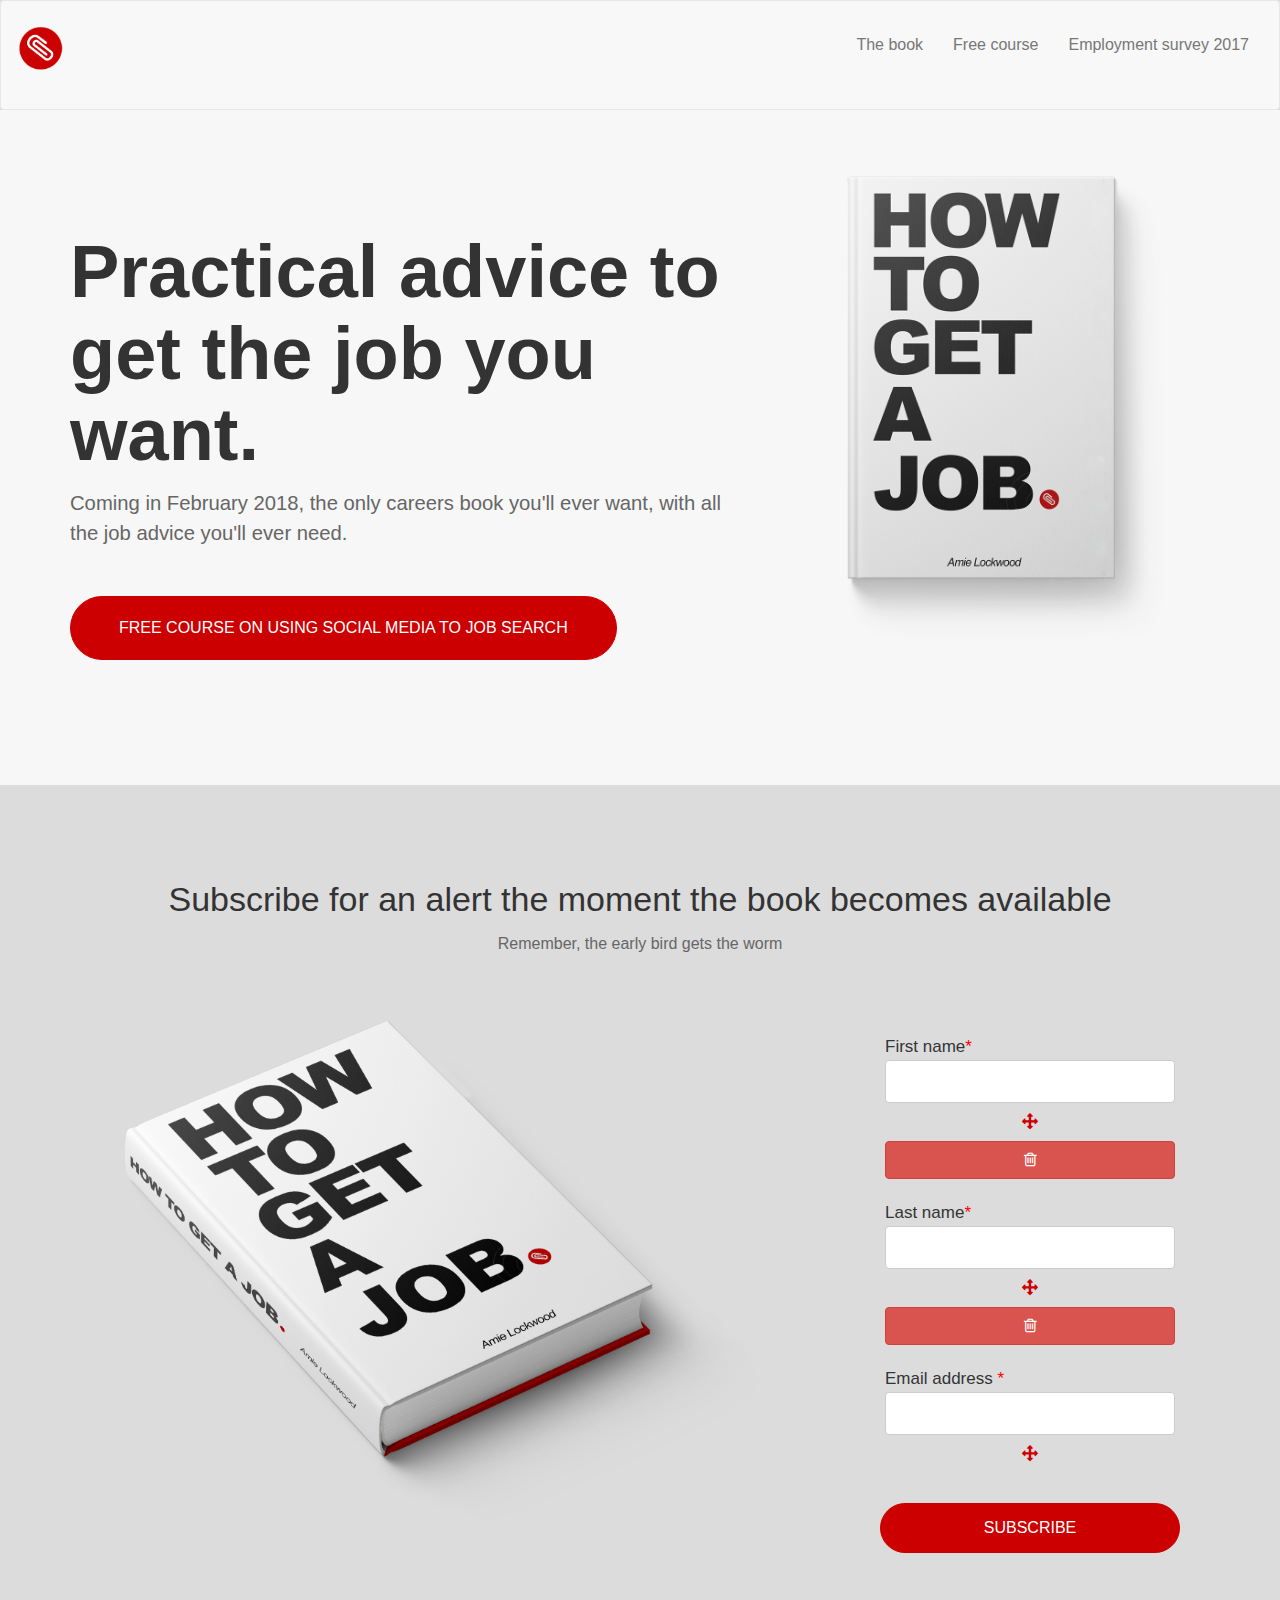
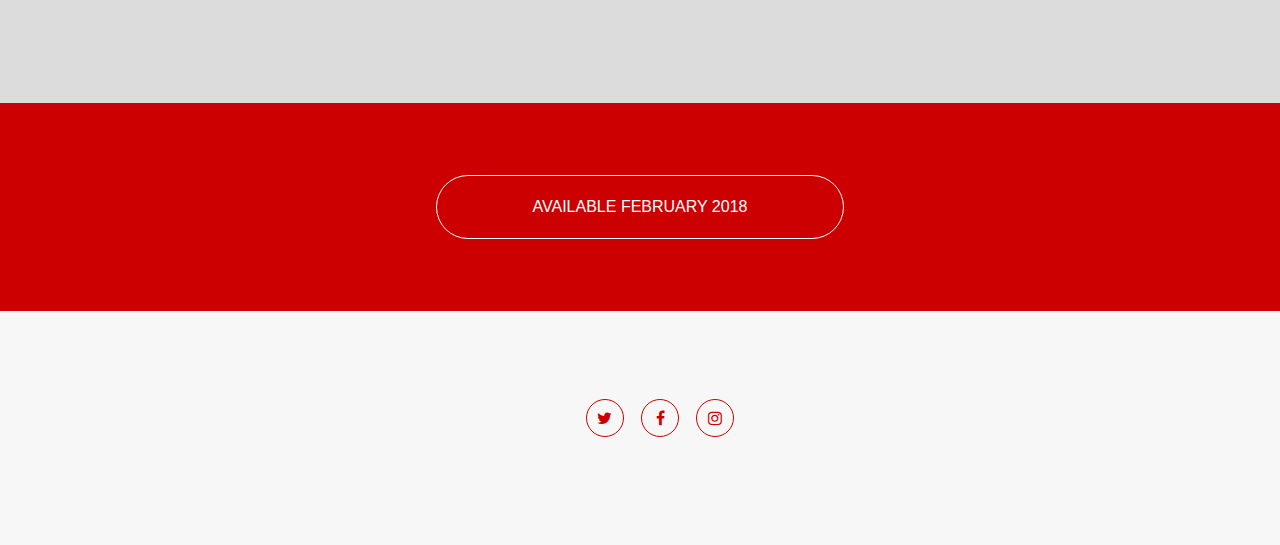
==== commit 7336677d: "add menu item" ====
--- a/index.html
+++ b/index.html
@@ -57,6 +57,7 @@
       </ul>
      
       <ul class="nav navbar-nav navbar-right">
+        <li><a href="#">The book</a></li>
          <li><a href="http://www.howtogetajob.me/socialmedia">Free course </a></li>
          <li><a href="./survey2017/index.html">Employment survey 2017</a></li>
        
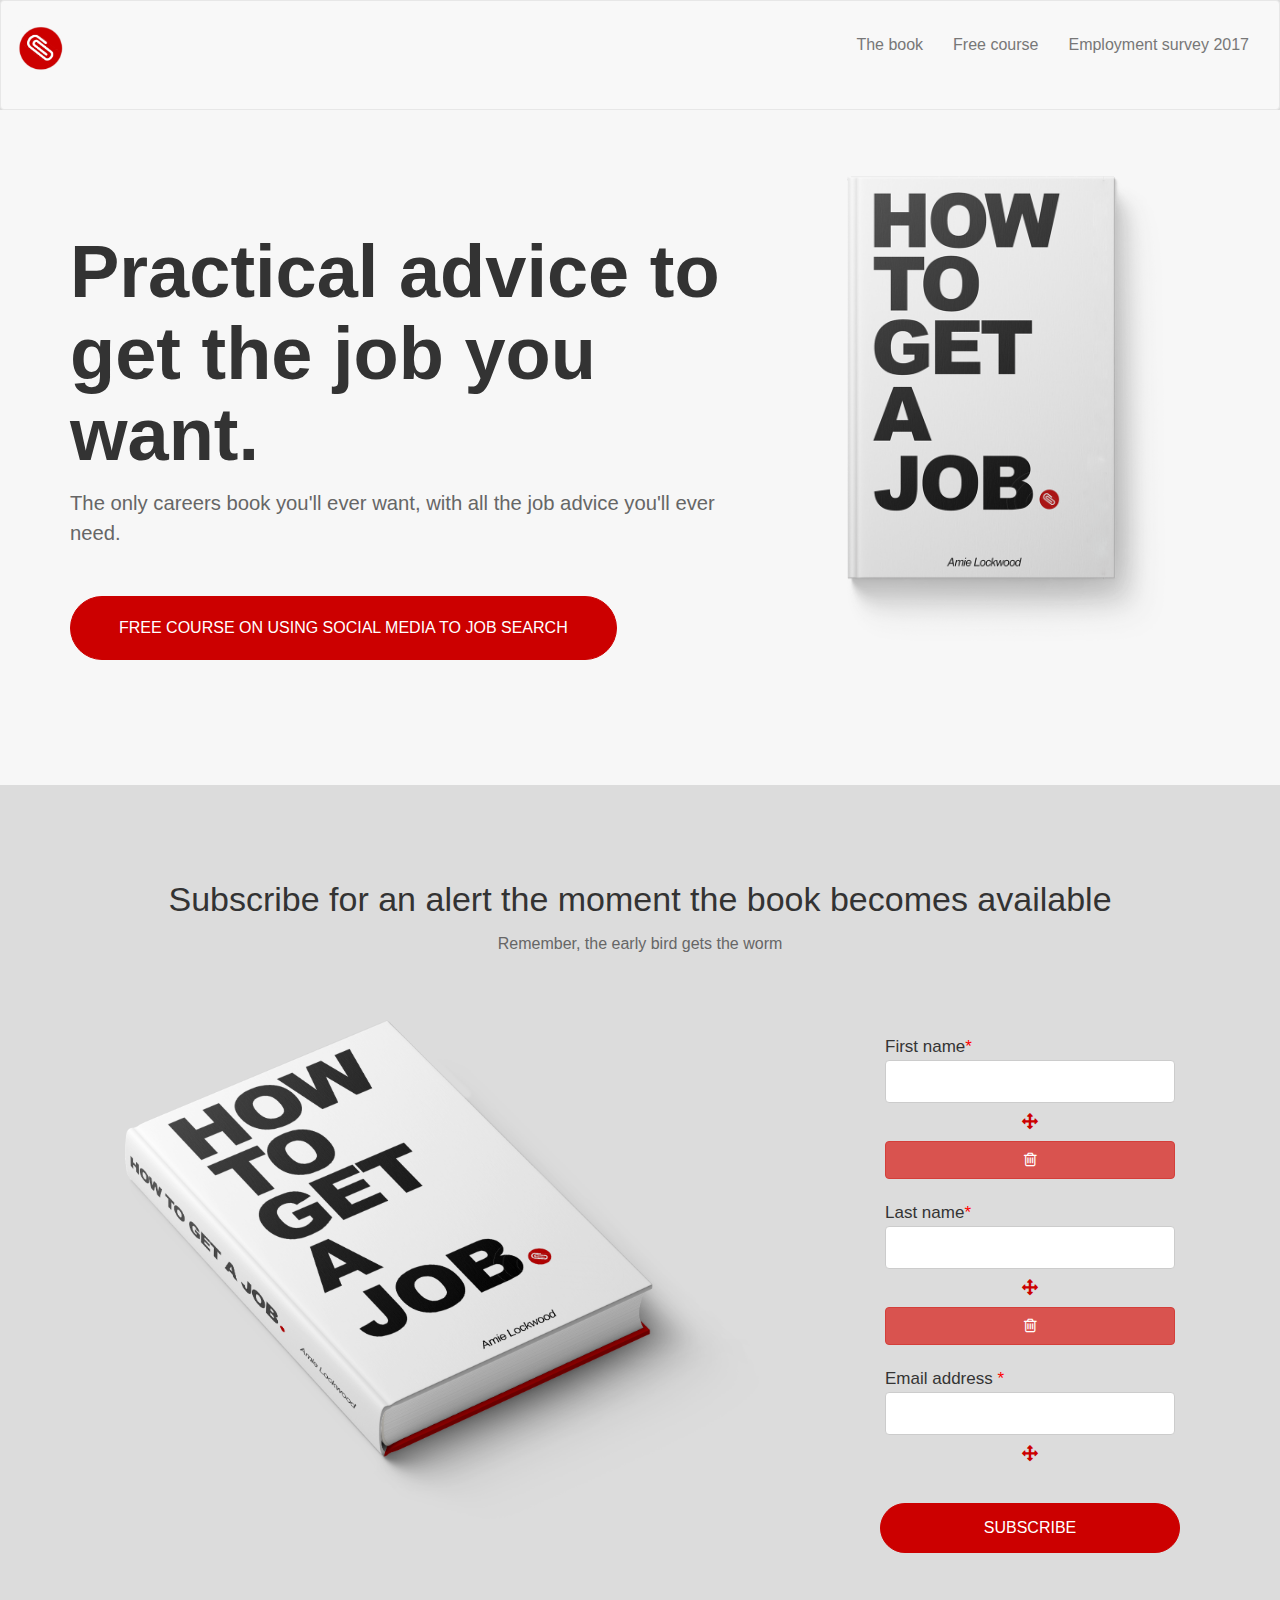
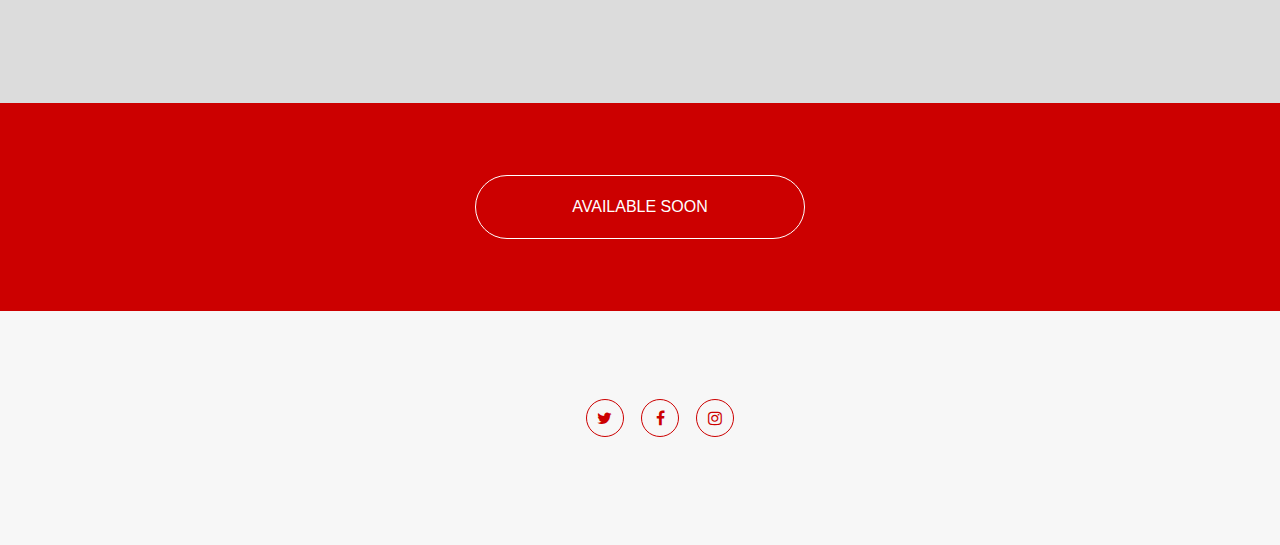
==== commit 09e03b07: "change dates again" ====
--- a/index.html
+++ b/index.html
@@ -81,7 +81,7 @@
         <!--welcome message-->
         <header class="welcome-message">
           <h1>Practical advice to get the job you want.</h1>
-          <h2>Coming in February 2018, the only careers book you'll ever want, with all the job advice you'll ever need.</h2>
+          <h2>The only careers book you'll ever want, with all the job advice you'll ever need.</h2>
         </header>
         <!--welcome message end--> 
   
@@ -243,7 +243,7 @@
 <div class="buy-now text-center" id="Buy">
   <div class="container">
     <div class="row">
-      <div class="col-md-12"> <a href="index.html#" class="button buy">Available February 2018</a> </div>
+      <div class="col-md-12"> <a href="index.html#" class="button buy">Available soon</a> </div>
     </div>
   </div>
 </div>
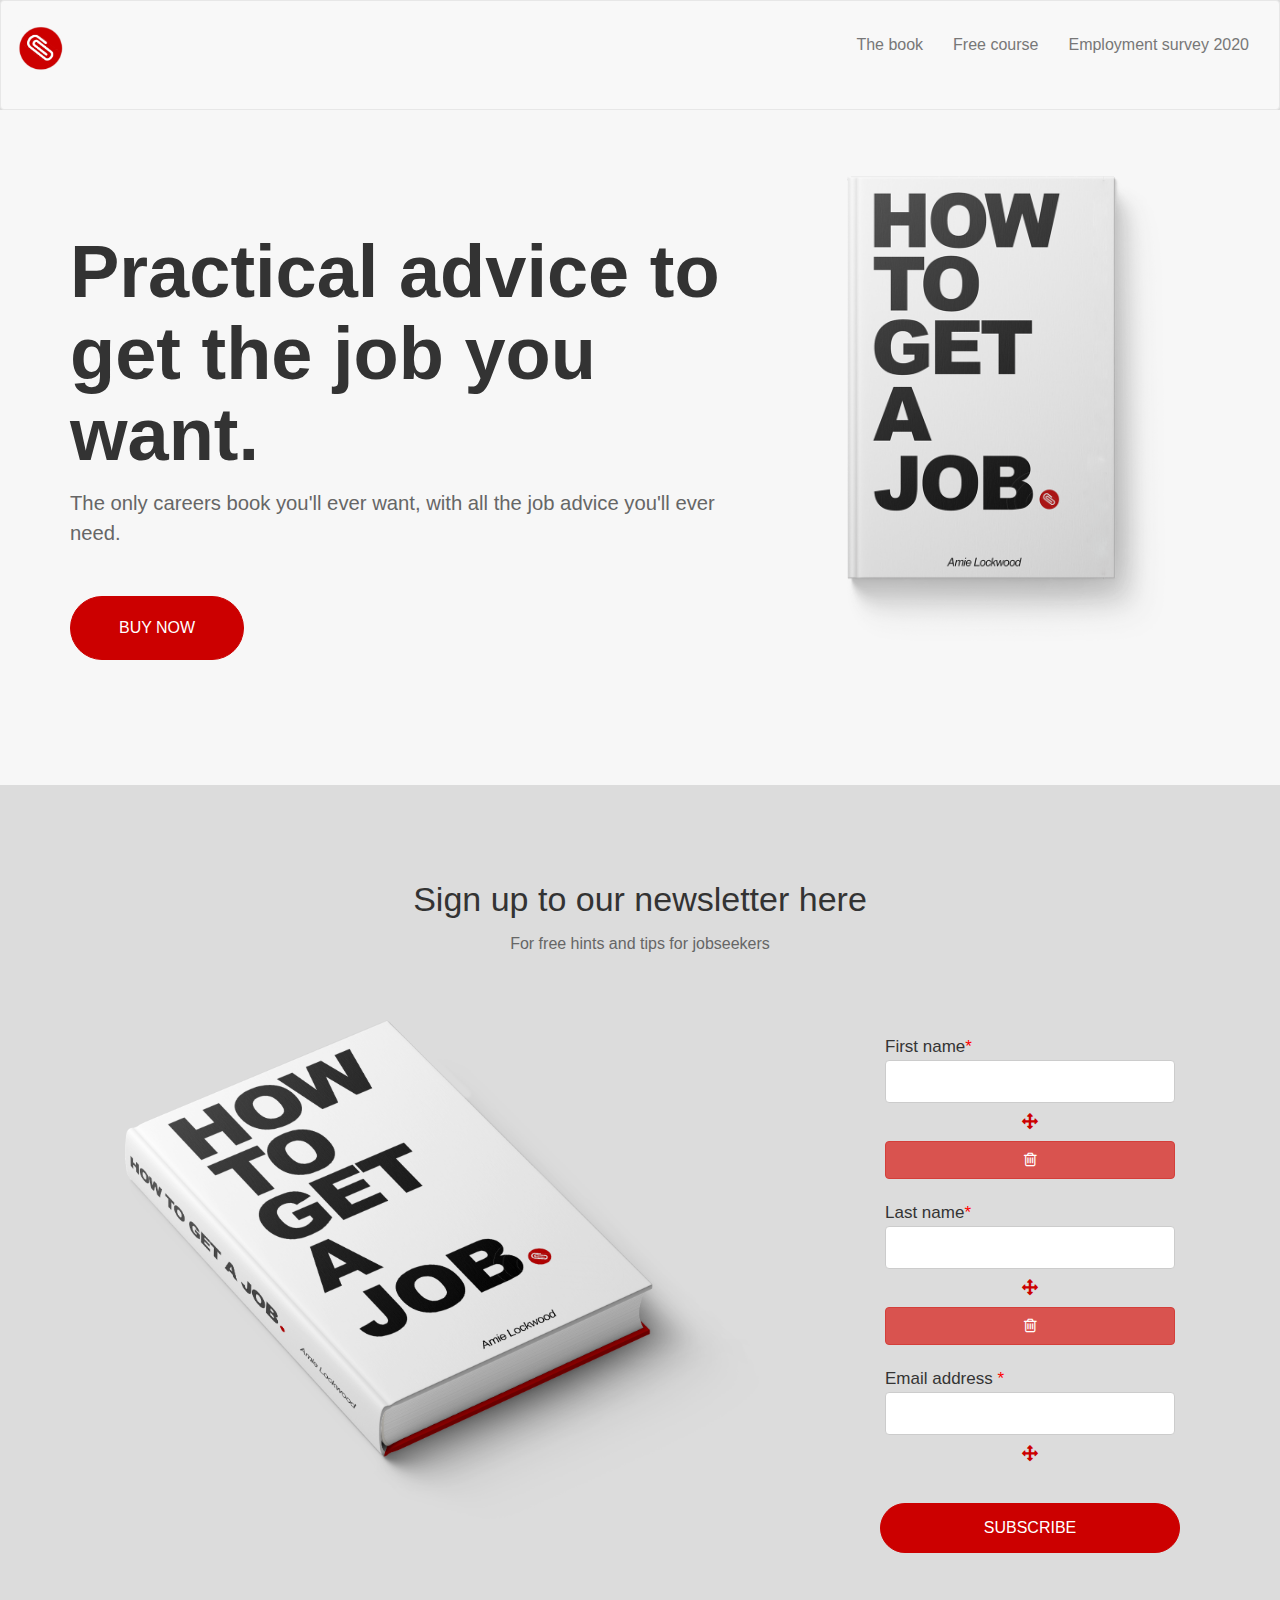
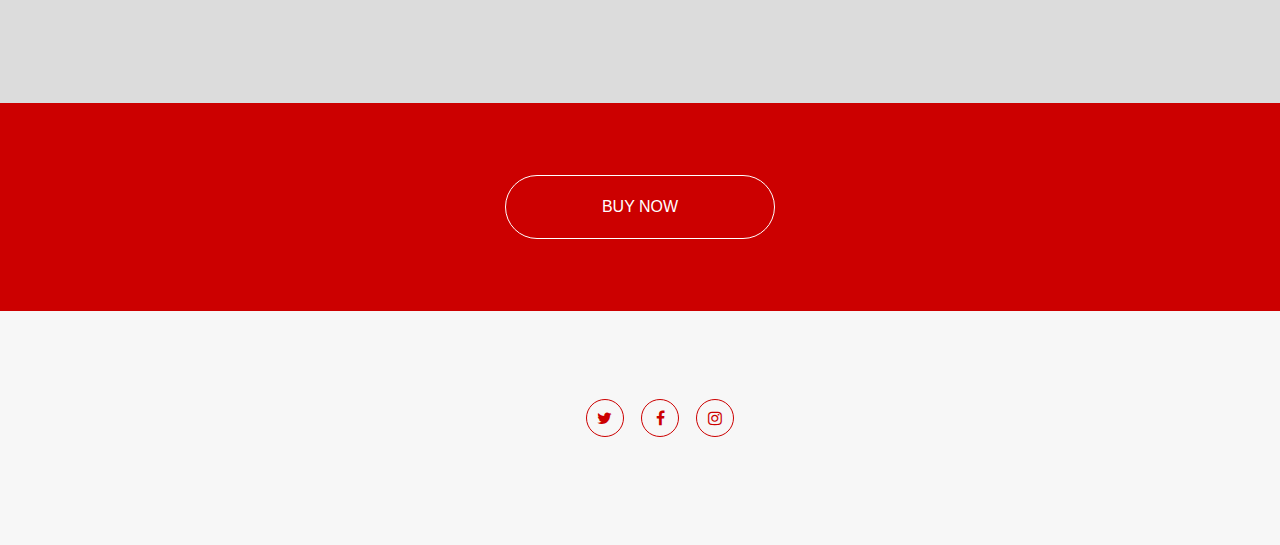
==== commit 3a0b3958: "Update index.html" ====
--- a/index.html
+++ b/index.html
@@ -59,7 +59,7 @@
       <ul class="nav navbar-nav navbar-right">
         <li><a href="#">The book</a></li>
          <li><a href="http://www.howtogetajob.me/socialmedia">Free course </a></li>
-         <li><a href="./survey2017/index.html">Employment survey 2017</a></li>
+         <li><a href="./survey2020/index.html">Employment survey 2020</a></li>
        
       </ul>
     </div><!-- /.navbar-collapse -->
@@ -85,7 +85,7 @@
         </header>
         <!--welcome message end--> 
   
-        <div class="action-button"> <a href="http://www.howtogetajob.me/socialmedia" class="button learn-more text-center">Free course on using Social Media to job search</a> 
+        <div class="action-button"> <a href="https://www.amazon.co.uk/dp/B08SBCG17X/ref=cm_sw_r_cp_api_fabc_qHEdGbR2DFGWM" class="button learn-more text-center">Buy now</a> 
       
         </div>
       
@@ -112,8 +112,8 @@
 
 
 
-<h2>Subscribe for an alert the moment the book becomes available</h2>
-<p>Remember, the early bird gets the worm</p>
+<h2>Sign up to our newsletter here</h2>
+<p>For free hints and tips for jobseekers</p>
 
 
 
@@ -243,7 +243,7 @@
 <div class="buy-now text-center" id="Buy">
   <div class="container">
     <div class="row">
-      <div class="col-md-12"> <a href="index.html#" class="button buy">Available soon</a> </div>
+      <div class="col-md-12"> <a href="https://www.amazon.co.uk/dp/B08SBCG17X/ref=cm_sw_r_cp_api_fabc_qHEdGbR2DFGWM" class="button buy">Buy now</a> </div>
     </div>
   </div>
 </div>
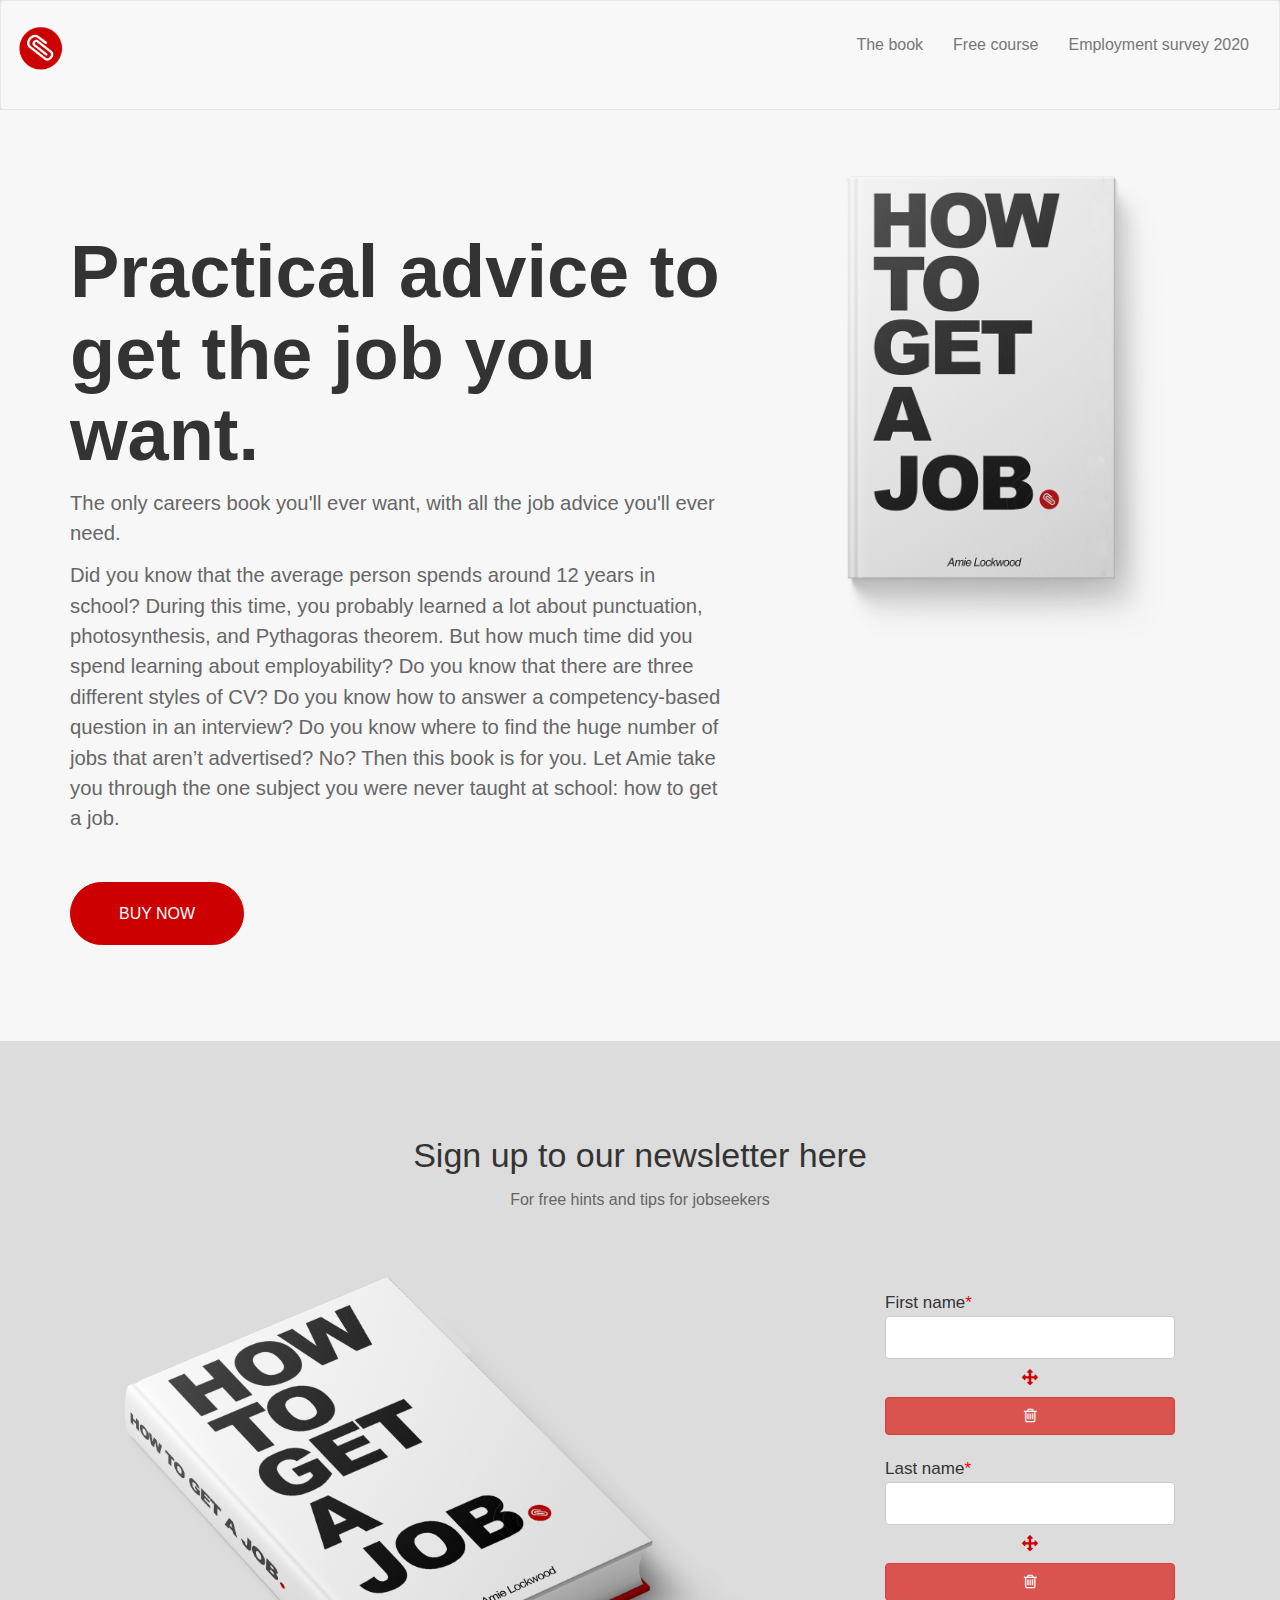
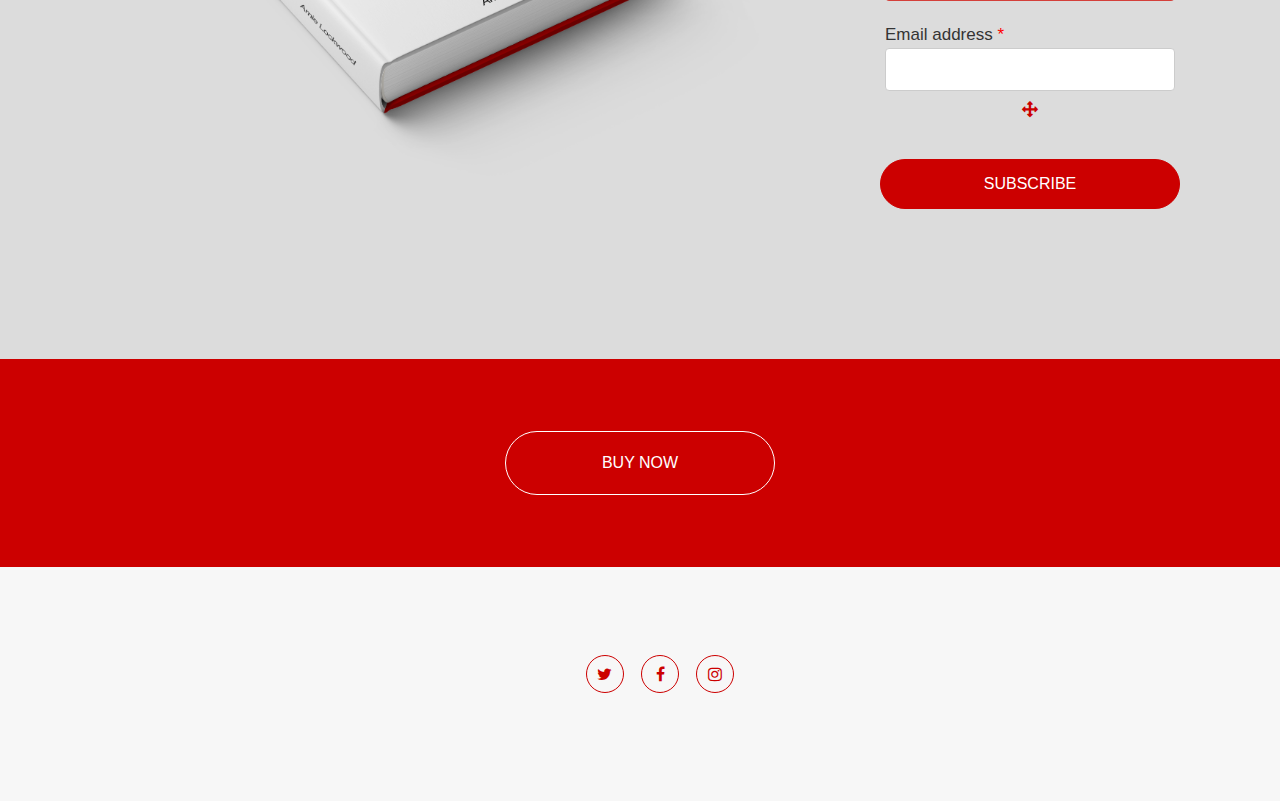
==== commit 7bab1f69: "Update index.html" ====
--- a/index.html
+++ b/index.html
@@ -82,6 +82,7 @@
         <header class="welcome-message">
           <h1>Practical advice to get the job you want.</h1>
           <h2>The only careers book you'll ever want, with all the job advice you'll ever need.</h2>
+          <h2>Did you know that the average person spends around 12 years in school? During this time, you probably learned a lot about punctuation, photosynthesis, and Pythagoras theorem. But how much time did you spend learning about employability? Do you know that there are three different styles of CV? Do you know how to answer a competency-based question in an interview? Do you know where to find the huge number of jobs that aren’t advertised? No? Then this book is for you. Let Amie take you through the one subject you were never taught at school: how to get a job.</h2>
         </header>
         <!--welcome message end--> 
   
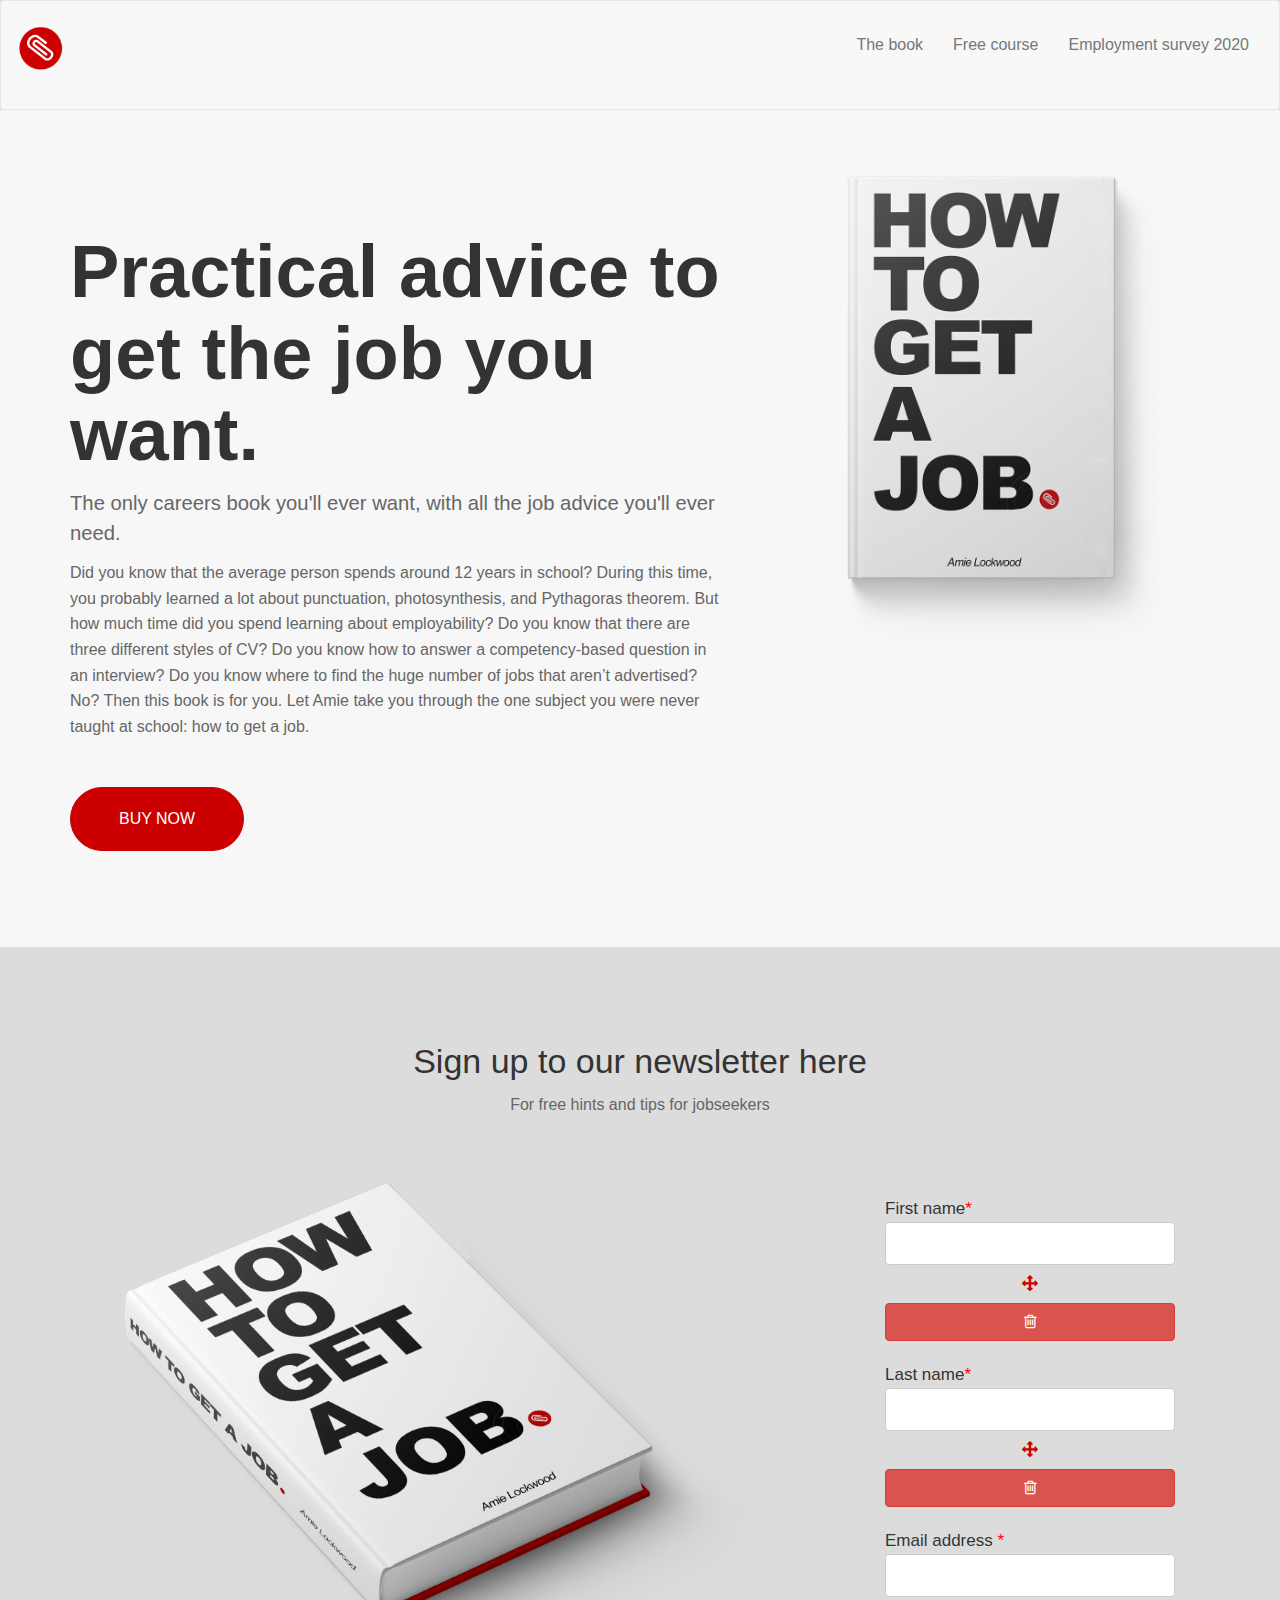
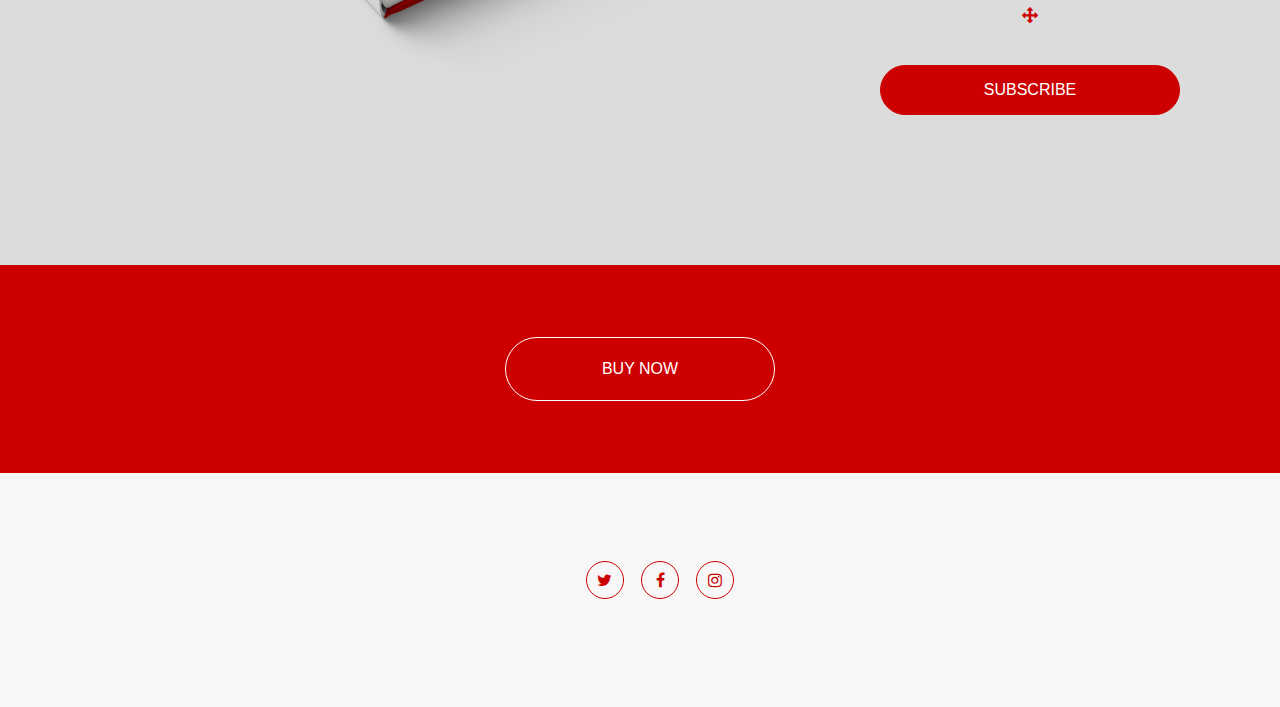
==== commit 99401b81: "Update index.html" ====
--- a/index.html
+++ b/index.html
@@ -82,7 +82,7 @@
         <header class="welcome-message">
           <h1>Practical advice to get the job you want.</h1>
           <h2>The only careers book you'll ever want, with all the job advice you'll ever need.</h2>
-          <h2>Did you know that the average person spends around 12 years in school? During this time, you probably learned a lot about punctuation, photosynthesis, and Pythagoras theorem. But how much time did you spend learning about employability? Do you know that there are three different styles of CV? Do you know how to answer a competency-based question in an interview? Do you know where to find the huge number of jobs that aren’t advertised? No? Then this book is for you. Let Amie take you through the one subject you were never taught at school: how to get a job.</h2>
+          <p>Did you know that the average person spends around 12 years in school? During this time, you probably learned a lot about punctuation, photosynthesis, and Pythagoras theorem. But how much time did you spend learning about employability? Do you know that there are three different styles of CV? Do you know how to answer a competency-based question in an interview? Do you know where to find the huge number of jobs that aren’t advertised? No? Then this book is for you. Let Amie take you through the one subject you were never taught at school: how to get a job.</p>
         </header>
         <!--welcome message end--> 
   
